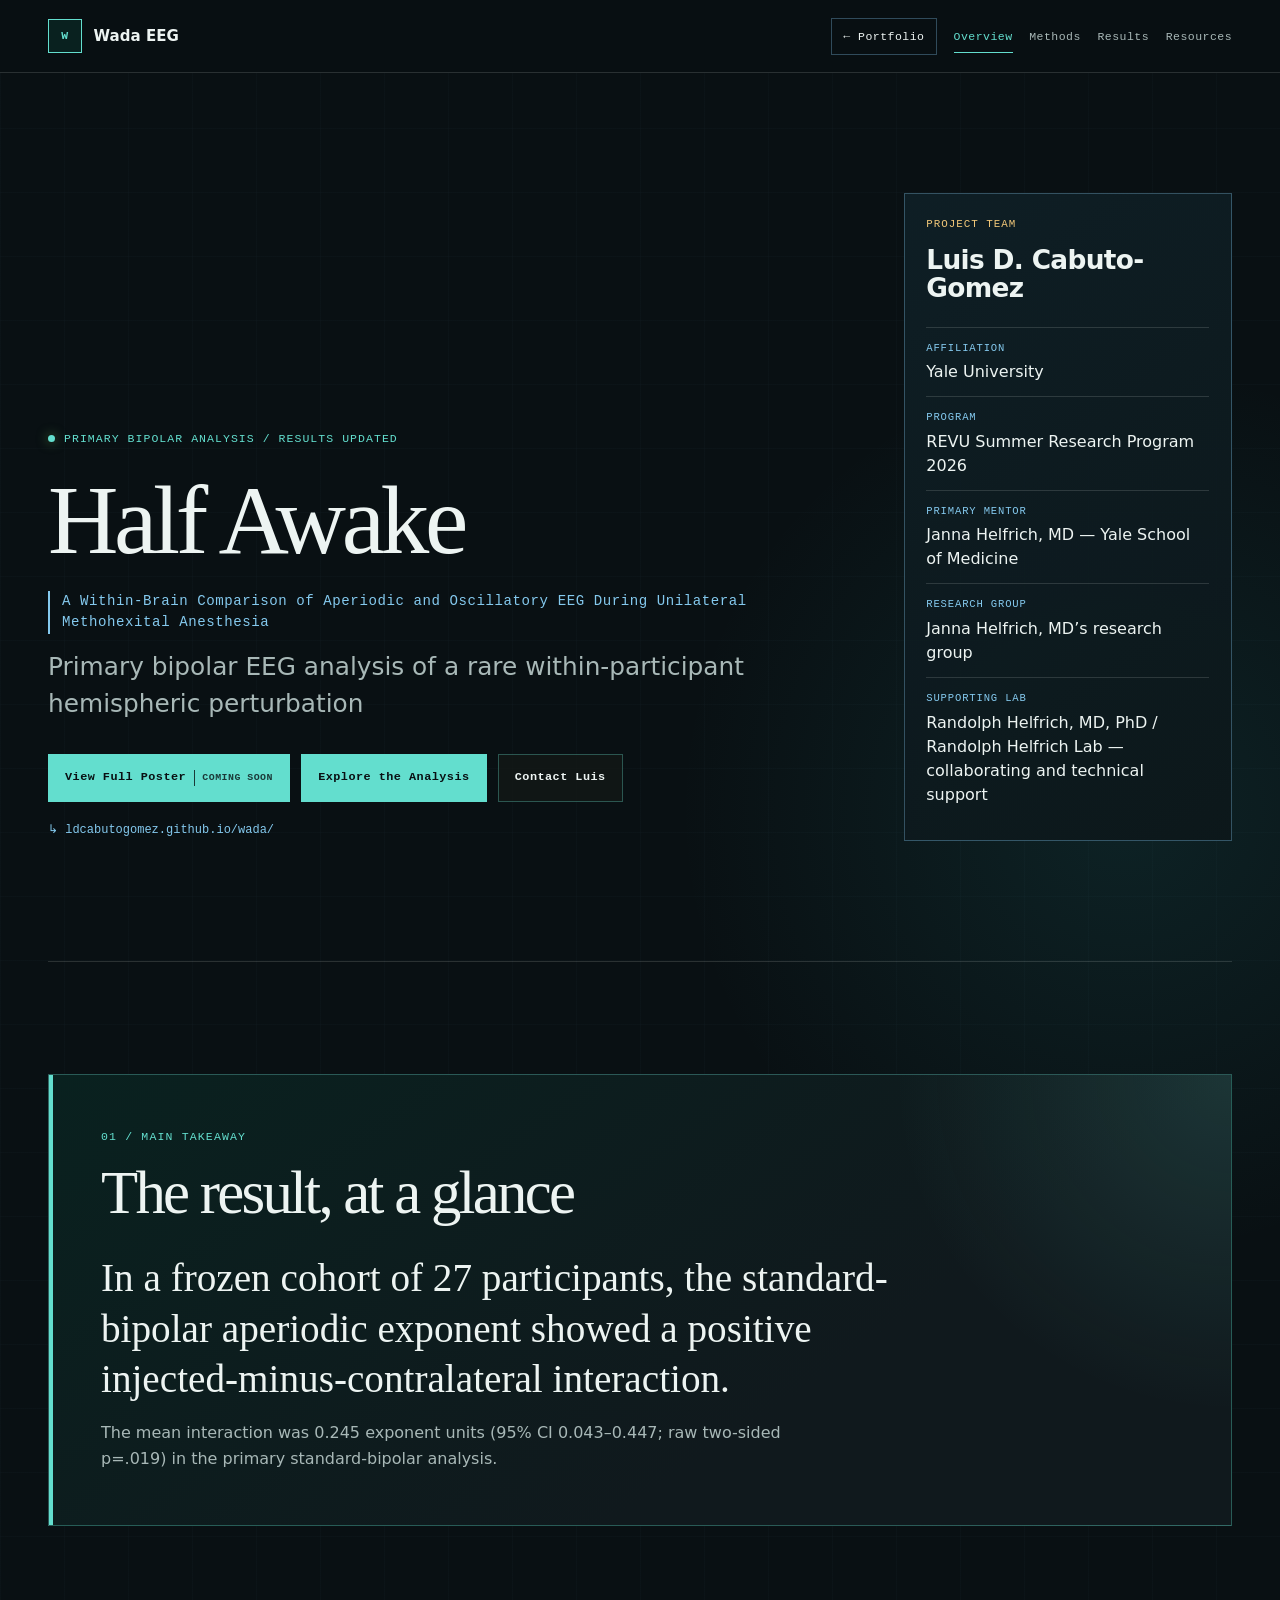
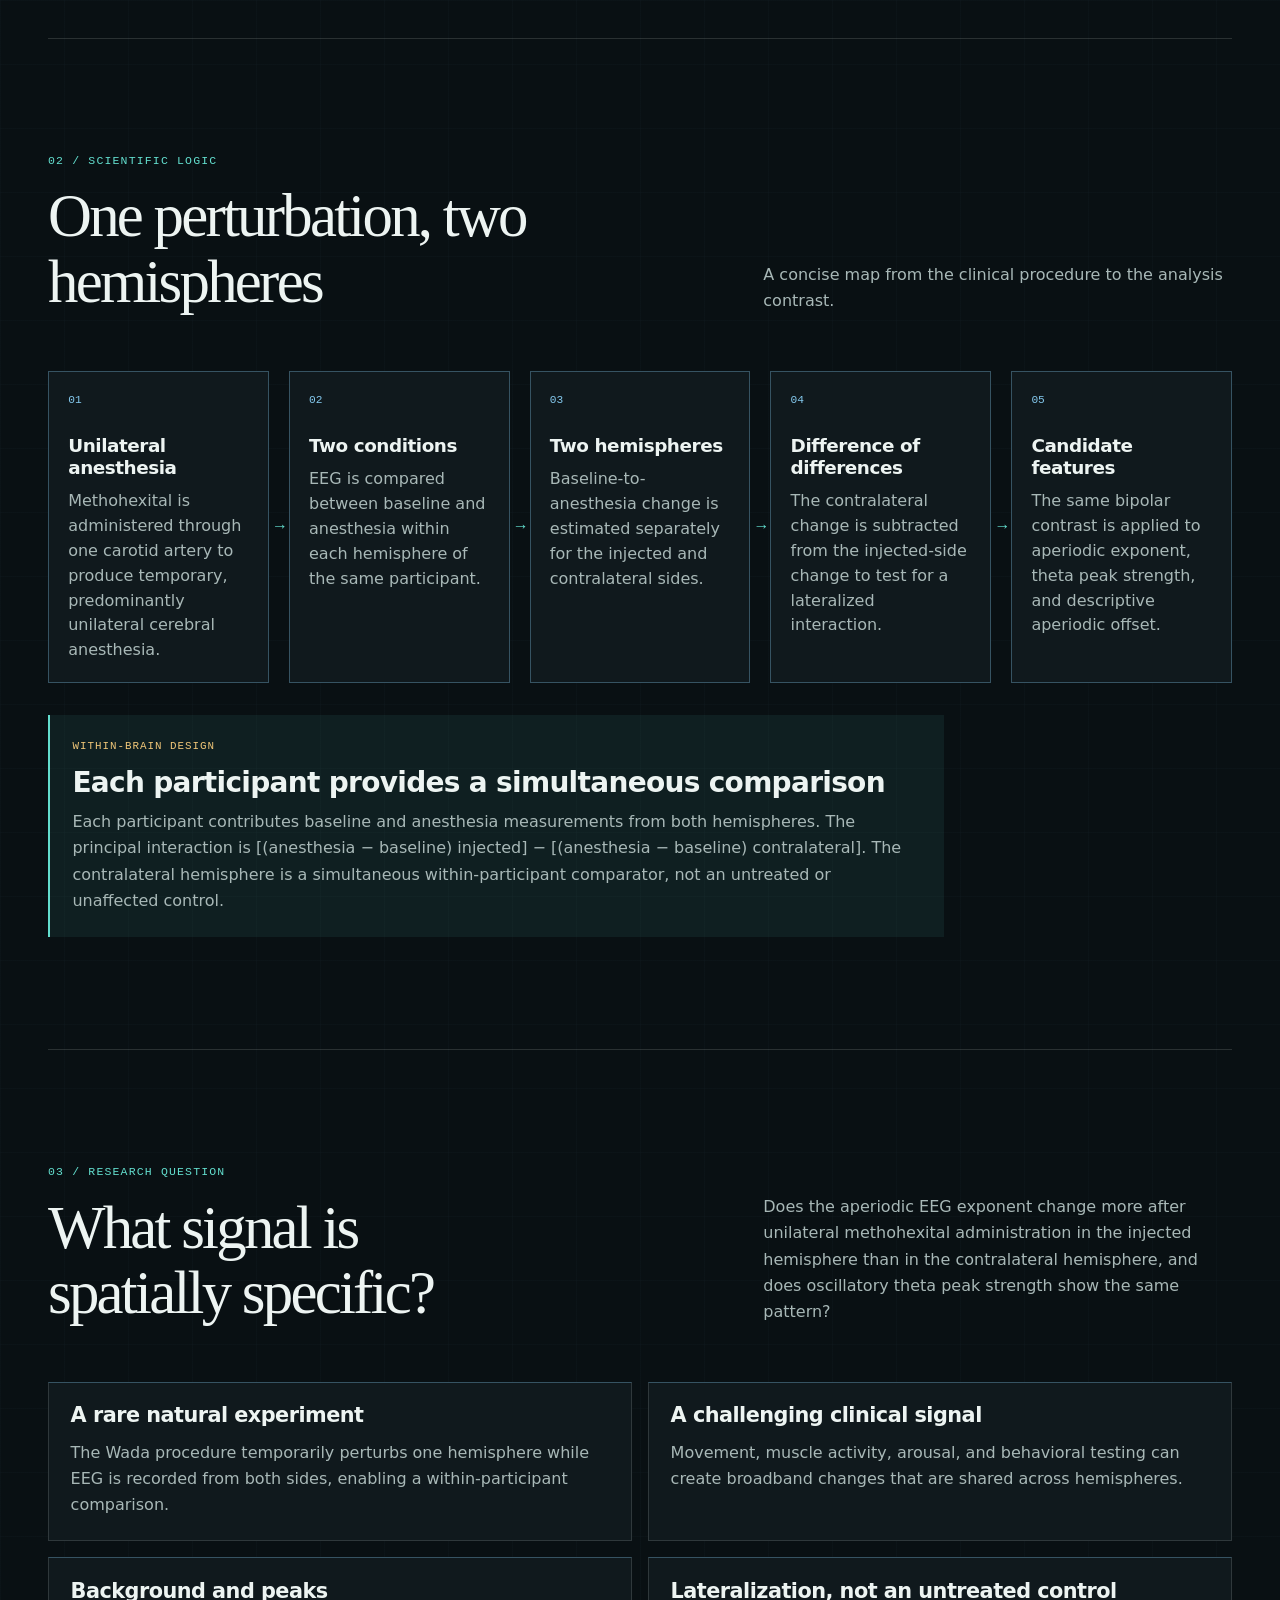
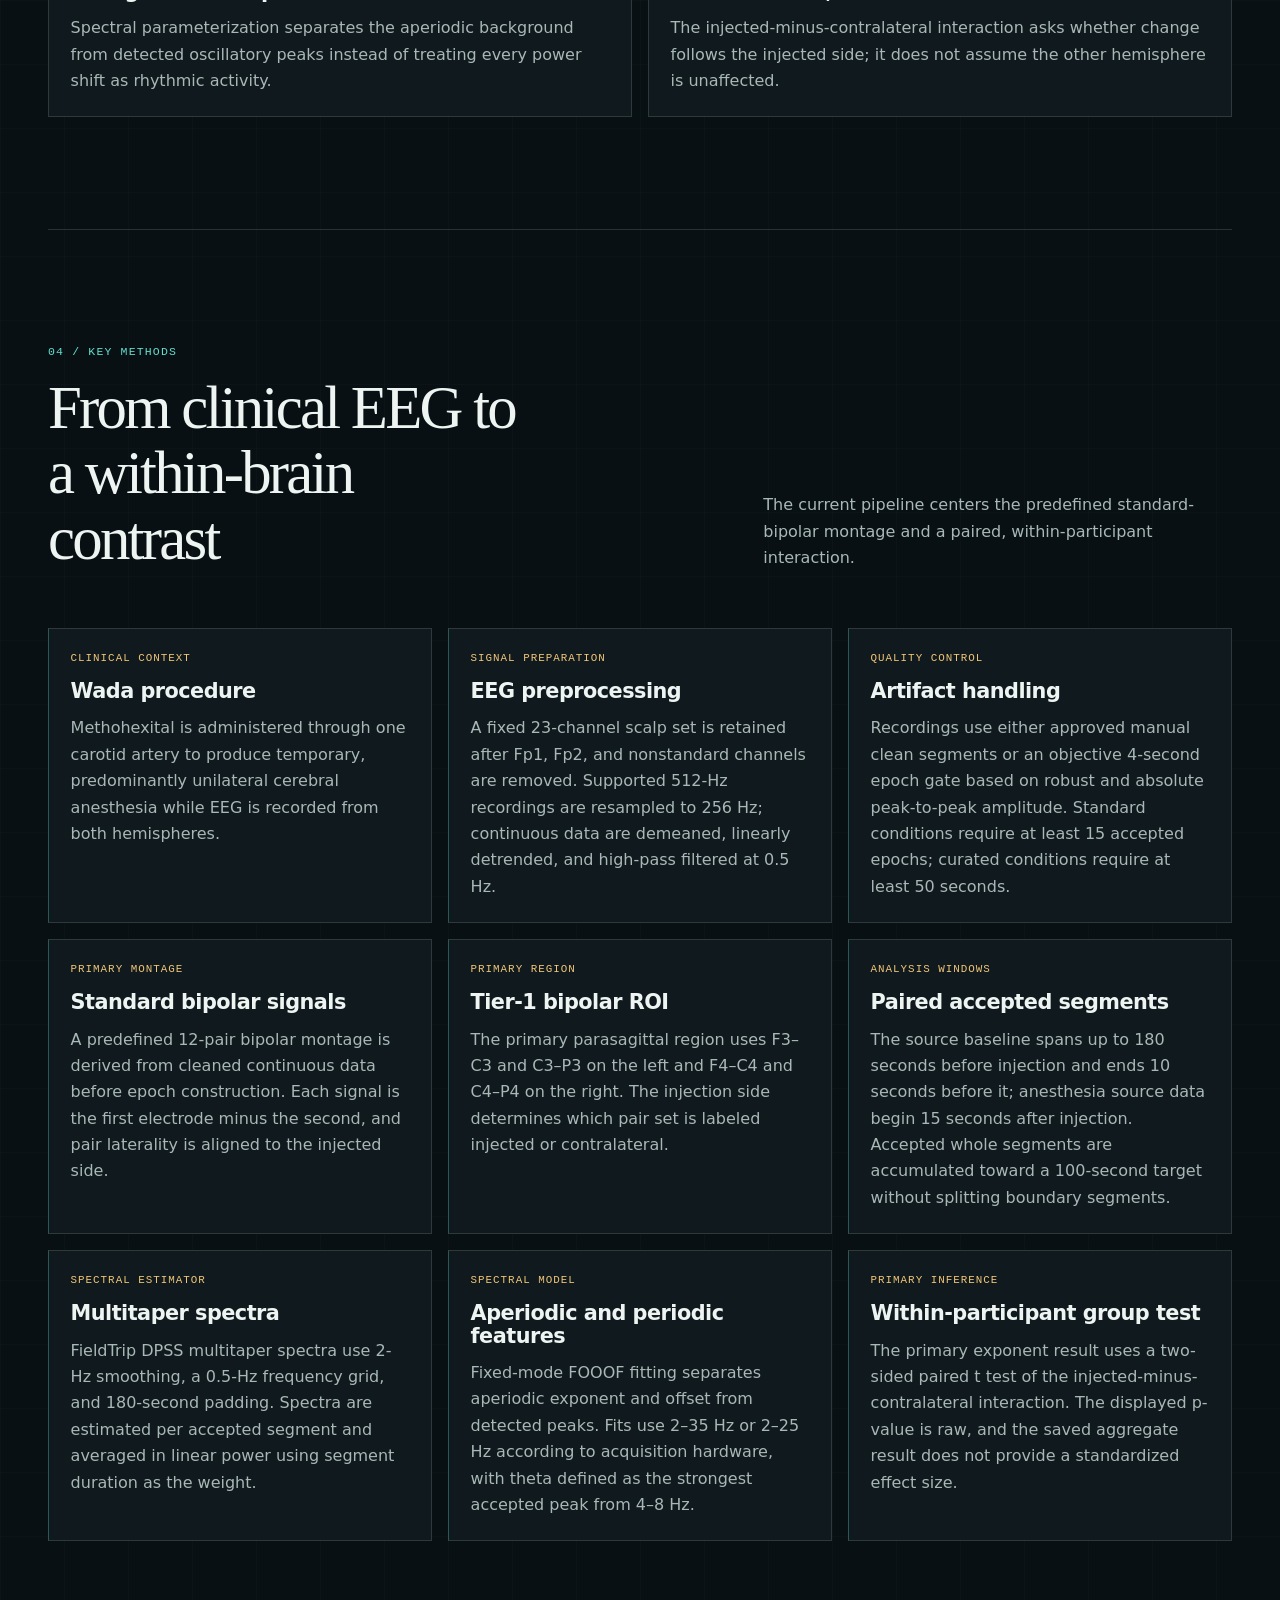
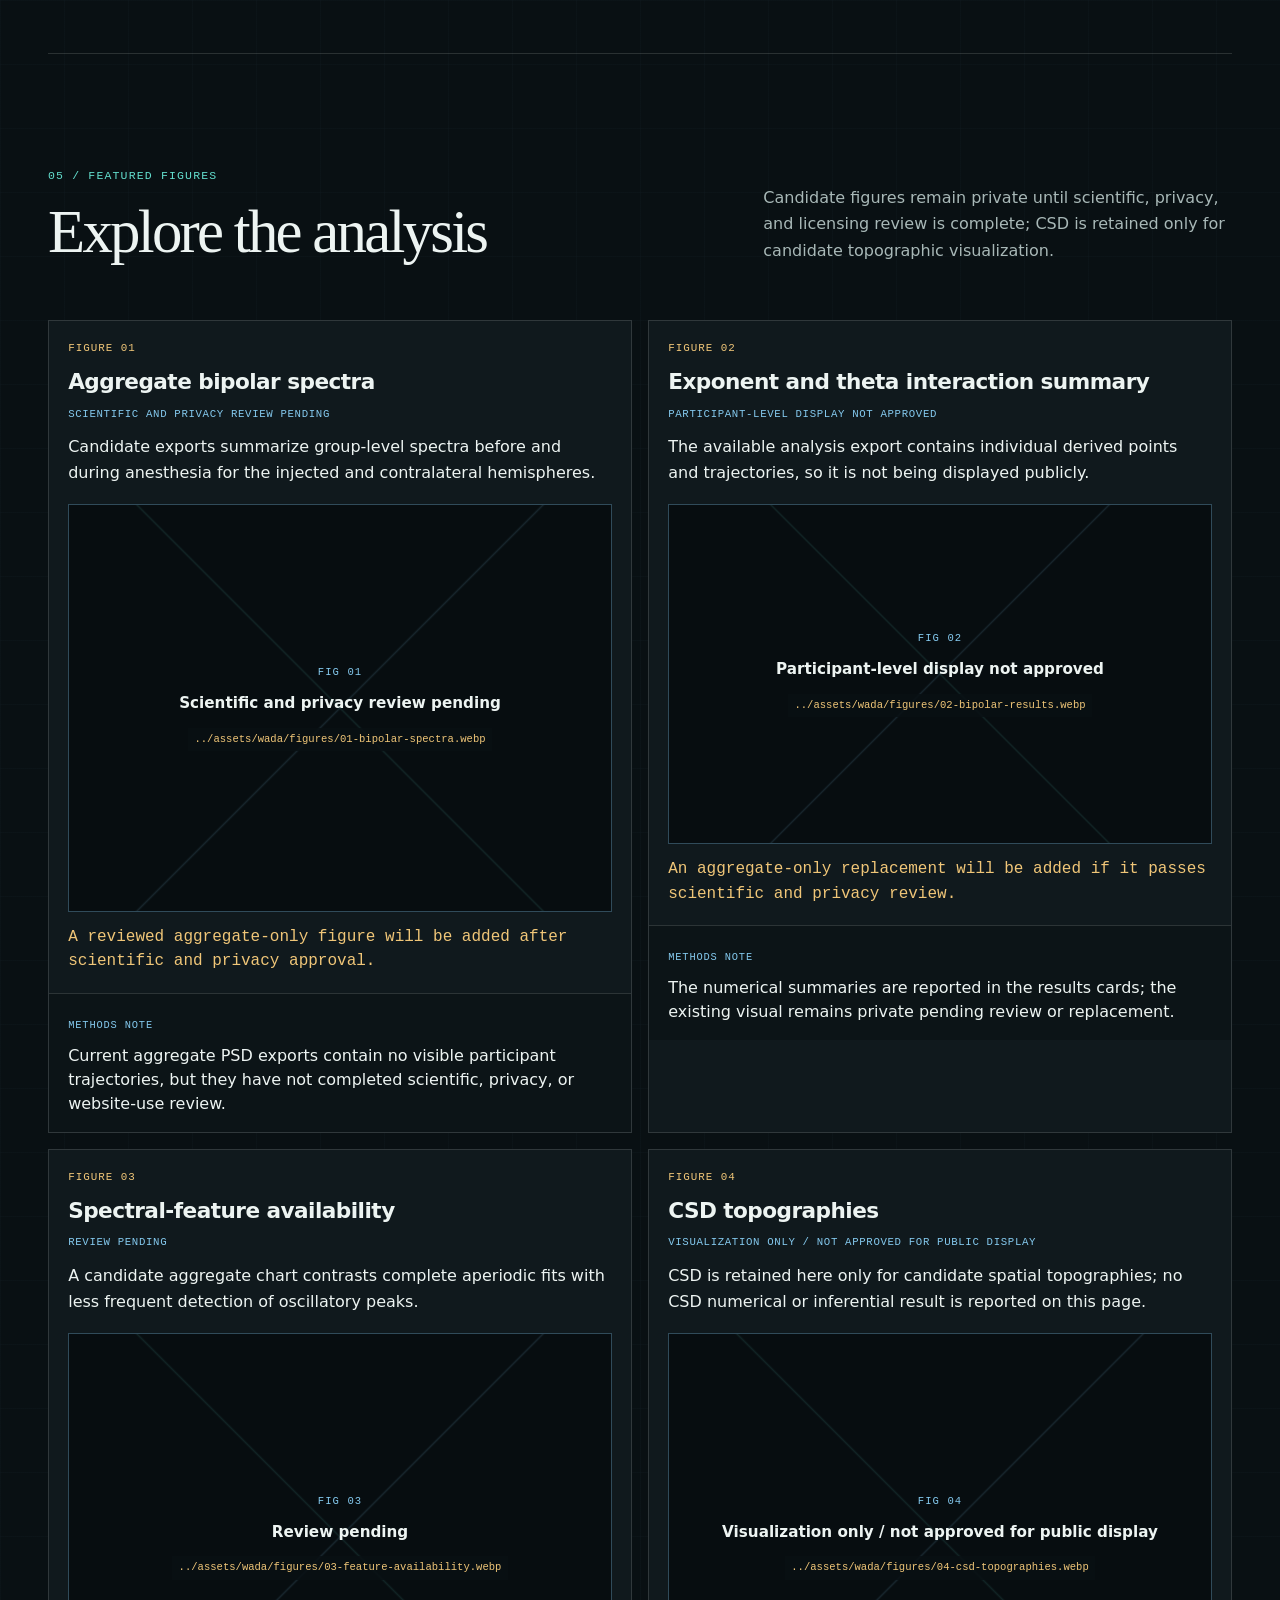
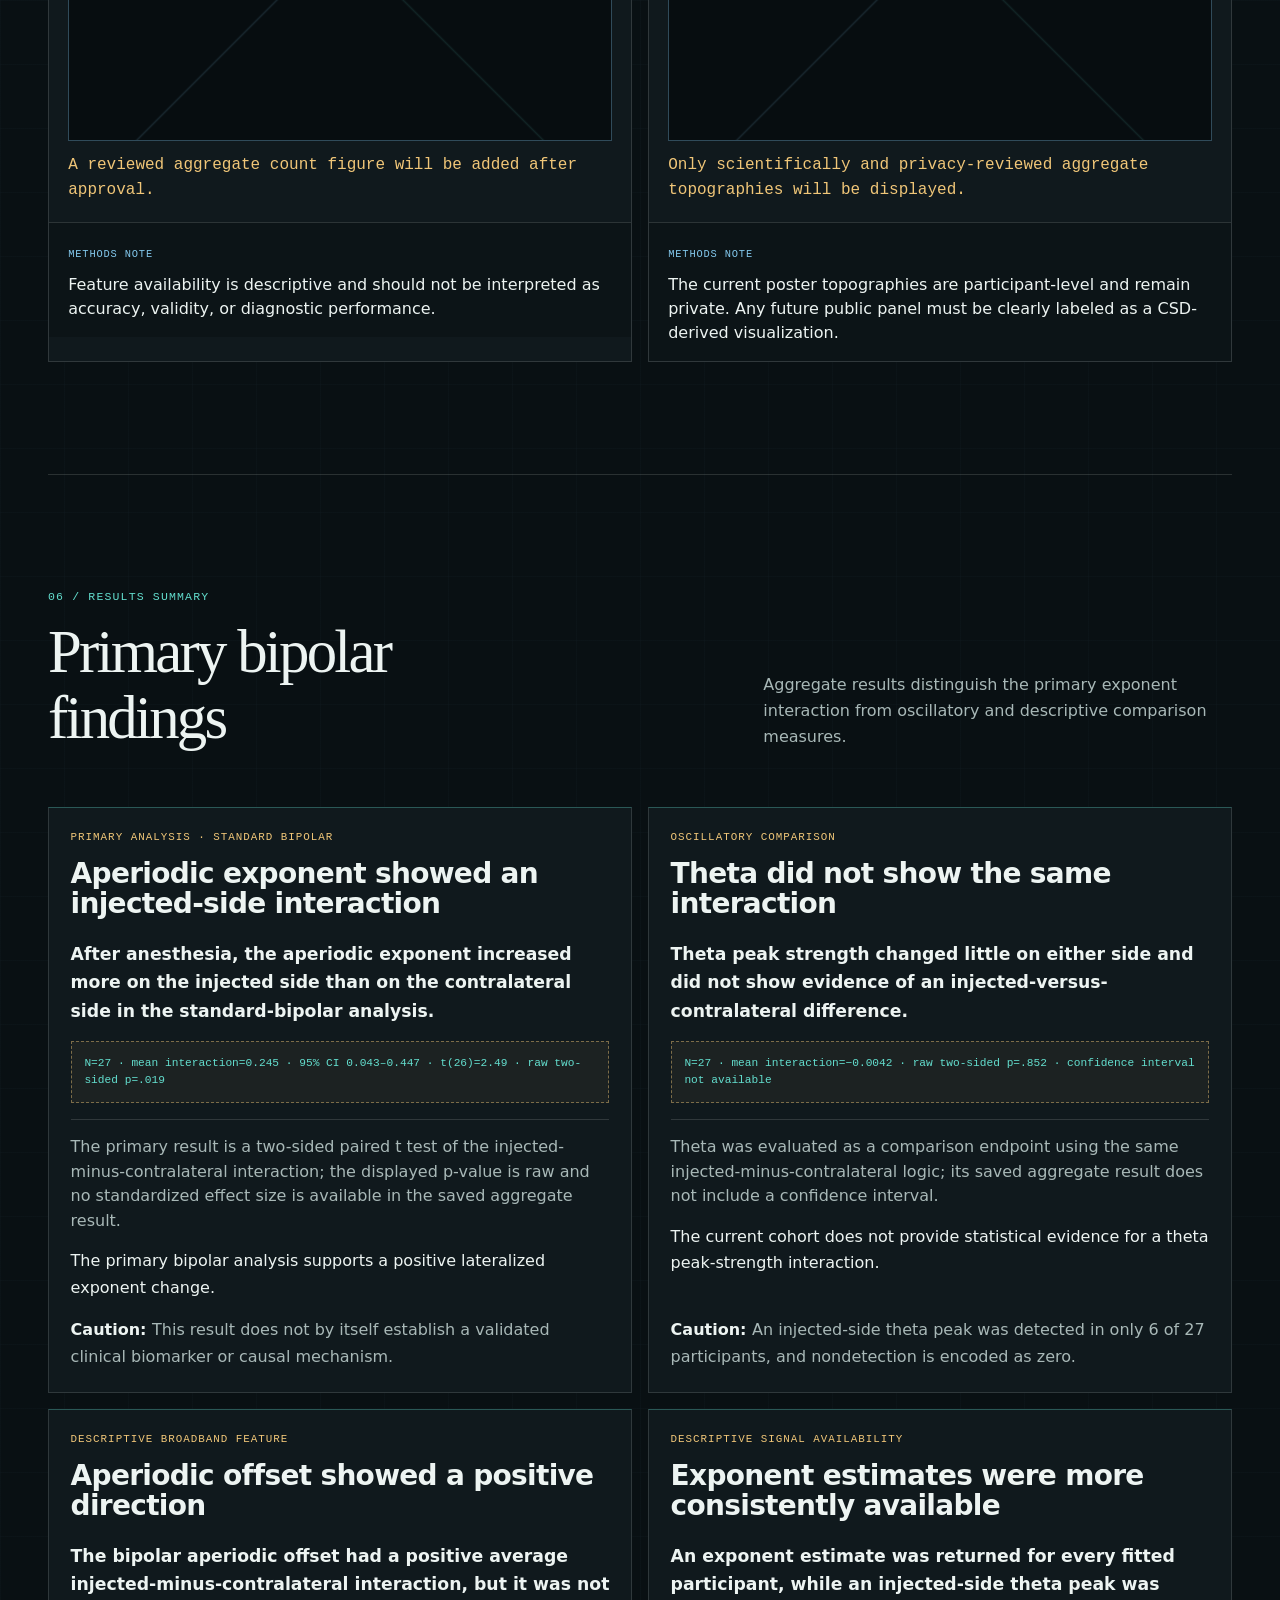
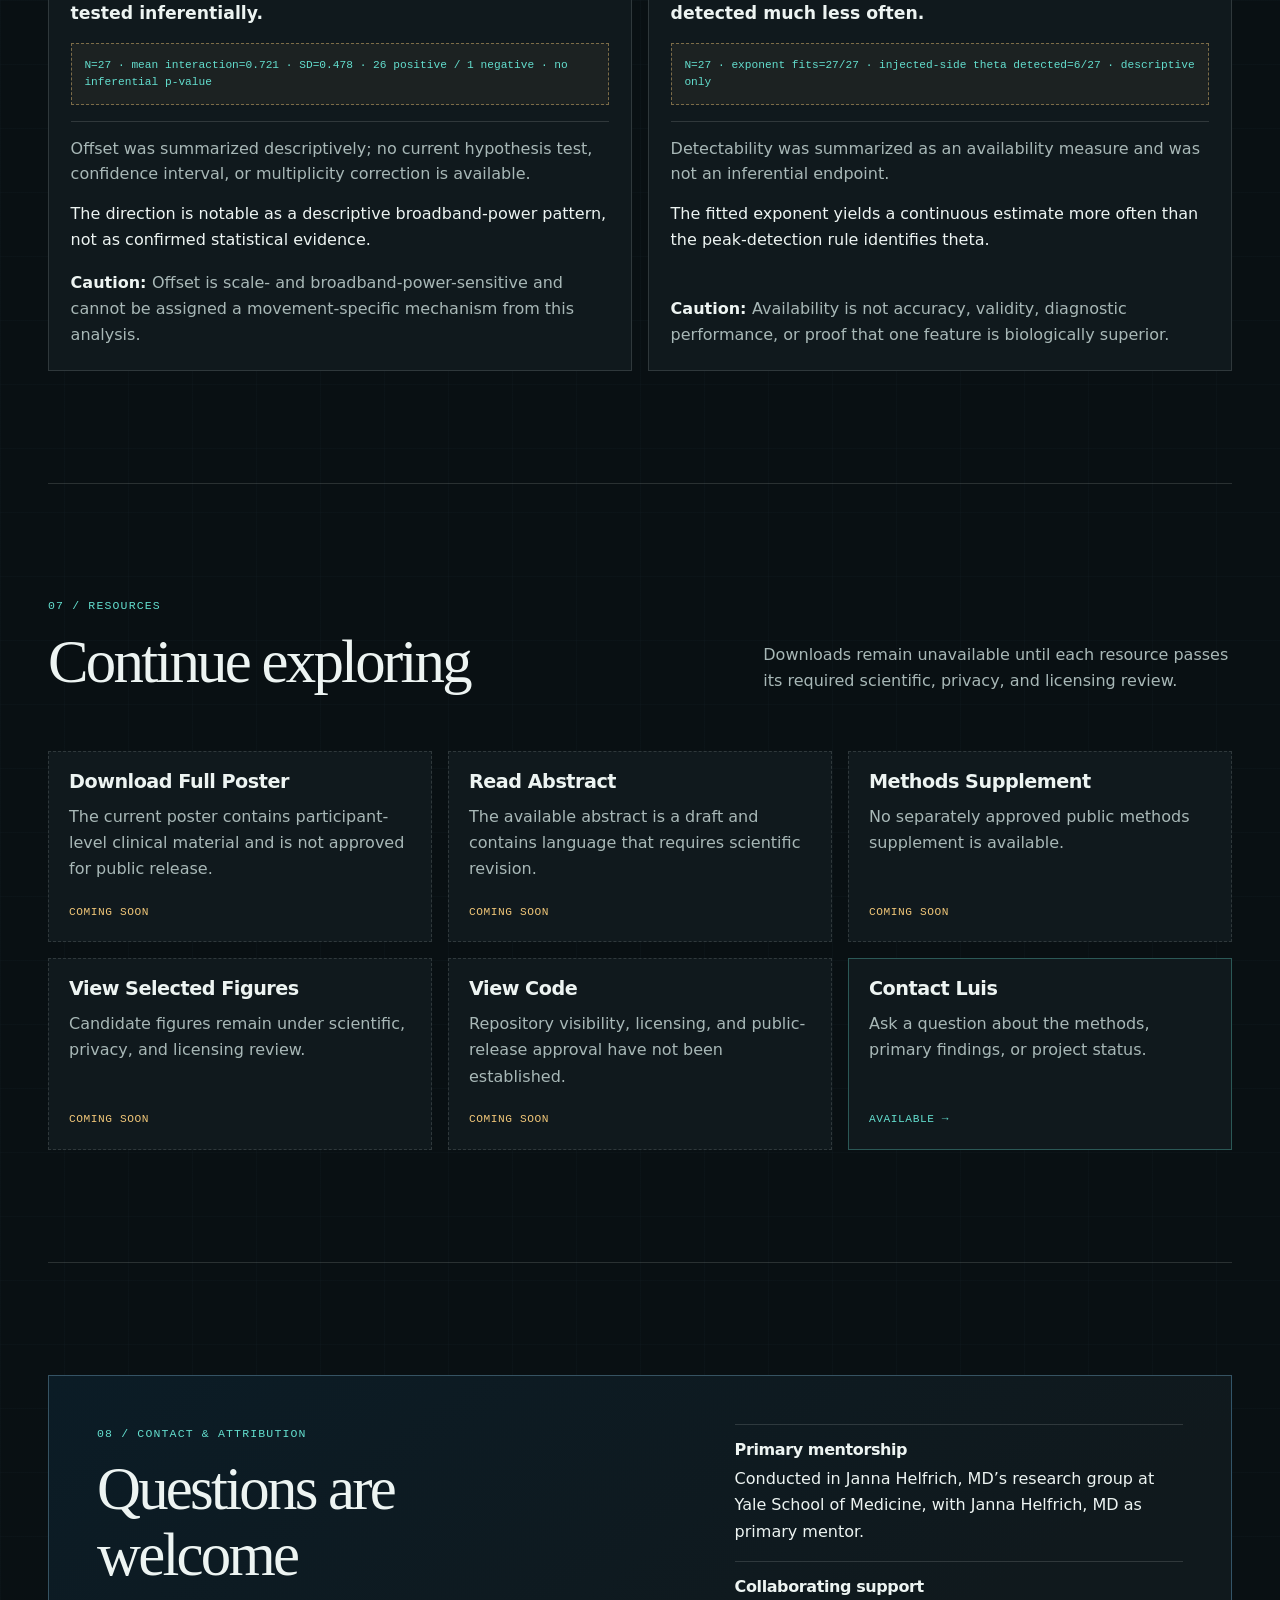
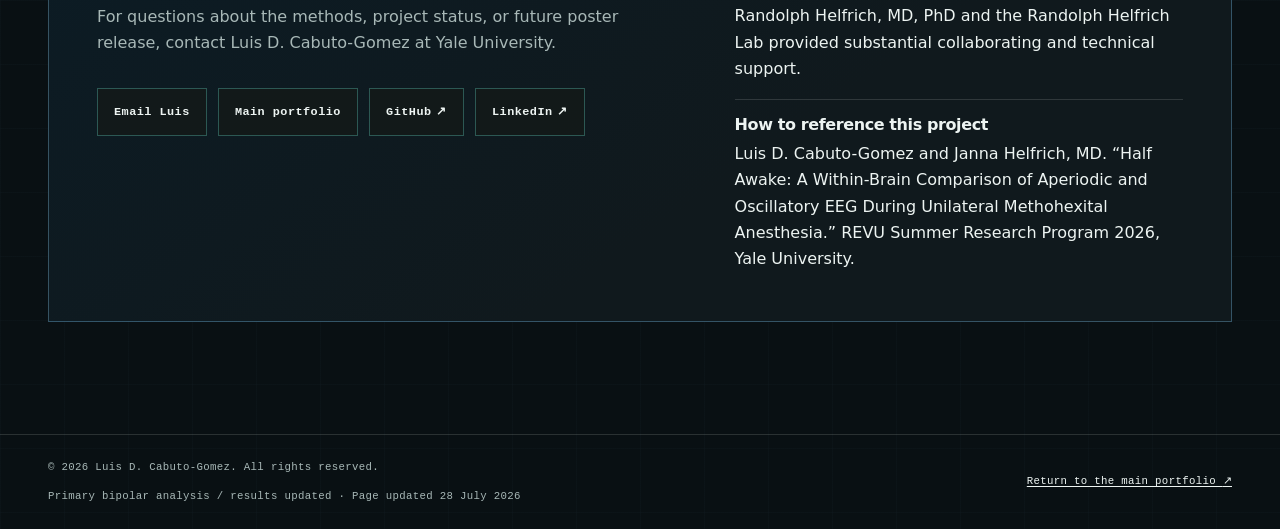
==== wada/index.html @ f6fabe8a "refactor(wada): render project content statically" ====
<!doctype html>
<html lang="en">
<head>
  <meta charset="utf-8">
  <meta name="viewport" content="width=device-width, initial-scale=1">
  <title>Half Awake | Wada EEG Project | Luis D. Cabuto-Gomez</title>
  <meta name="description" content="Half Awake examines aperiodic and oscillatory EEG changes during unilateral methohexital anesthesia using a standard-bipolar, within-participant hemispheric contrast.">
  <meta name="author" content="Luis D. Cabuto-Gomez">
  <meta name="robots" content="index, follow">
  <meta name="theme-color" content="#0a1114">

  <link rel="canonical" href="https://ldcabutogomez.github.io/wada/">
  <link rel="icon" href="../assets/favicon.svg" type="image/svg+xml">

  <meta property="og:title" content="Half Awake | Wada EEG Project">
  <meta property="og:description" content="A primary standard-bipolar analysis of aperiodic and oscillatory EEG during unilateral methohexital anesthesia.">
  <meta property="og:type" content="website">
  <meta property="og:locale" content="en_US">
  <meta property="og:url" content="https://ldcabutogomez.github.io/wada/">
  <meta property="og:site_name" content="Luis Cabuto">
  <meta property="og:image" content="https://ldcabutogomez.github.io/assets/wada/half-awake-social-card.png">
  <meta property="og:image:type" content="image/png">
  <meta property="og:image:width" content="1200">
  <meta property="og:image:height" content="630">
  <meta property="og:image:alt" content="Half Awake title card describing a primary bipolar EEG analysis of a within-participant hemispheric perturbation.">
  <meta name="twitter:card" content="summary_large_image">
  <meta name="twitter:title" content="Half Awake | Wada EEG Project">
  <meta name="twitter:description" content="A primary standard-bipolar analysis of aperiodic and oscillatory EEG during unilateral methohexital anesthesia.">
  <meta name="twitter:image" content="https://ldcabutogomez.github.io/assets/wada/half-awake-social-card.png">
  <meta name="twitter:image:alt" content="Half Awake title card describing a primary bipolar EEG analysis of a within-participant hemispheric perturbation.">

  <script type="application/ld+json">
{
    "@context": "https://schema.org",
    "@type": "WebPage",
    "name": "Half Awake: A Within-Brain Comparison of Aperiodic and Oscillatory EEG During Unilateral Methohexital Anesthesia",
    "description": "Half Awake examines aperiodic and oscillatory EEG changes during unilateral methohexital anesthesia using a standard-bipolar, within-participant hemispheric contrast.",
    "url": "https://ldcabutogomez.github.io/wada/",
    "author": {
        "@type": "Person",
        "name": "Luis D. Cabuto-Gomez",
        "affiliation": {
            "@type": "CollegeOrUniversity",
            "name": "Yale University"
        }
    },
    "contributor": {
        "@type": "Person",
        "name": "Janna Helfrich, MD",
        "affiliation": {
            "@type": "CollegeOrUniversity",
            "name": "Yale School of Medicine"
        }
    }
}
  </script>

  <link rel="stylesheet" href="../style.css">
  <link rel="stylesheet" href="wada.css">
  <script src="../script.js" defer></script>
</head>

<body class="wada-page" id="top">
  <a class="skip-link" href="#main-content">Skip to main content</a>

  <header class="site-header wada-header">
    <nav class="nav shell" aria-label="Wada project navigation">
      <a class="wordmark" href="../" aria-label="Return to Luis Cabuto’s portfolio">
        <span class="wordmark-mark" aria-hidden="true">W</span>
        <span class="wordmark-text">Wada EEG</span>
      </a>

      <button class="nav-toggle" type="button" aria-expanded="false" aria-controls="nav-menu">
        <span class="nav-toggle-label">Menu</span>
        <span class="nav-toggle-icon" aria-hidden="true"></span>
      </button>

      <div class="nav-menu" id="nav-menu">
        <a class="wada-back-link" href="../">← Portfolio</a>
        <a href="#overview">Overview</a>
        <a href="#methods">Methods</a>
        <a href="#results">Results</a>
        <a href="#resources">Resources</a>
      </div>
    </nav>
  </header>

  <main id="main-content">
    <header class="wada-hero shell" aria-labelledby="wada-title">
      <div class="wada-hero-copy">
        <p class="wada-status"><span class="status-dot" aria-hidden="true"></span><span>Primary bipolar analysis / results updated</span></p>
        <h1 id="wada-title">Half Awake</h1>
        <p class="wada-poster-title">A Within-Brain Comparison of Aperiodic and Oscillatory EEG During Unilateral Methohexital Anesthesia</p>
        <p class="wada-subtitle">Primary bipolar EEG analysis of a rare within-participant hemispheric perturbation</p>

        <div class="wada-actions" id="hero-actions" aria-label="Project actions">
          <span class="button button-primary button-unavailable" aria-disabled="true">View Full Poster<span class="button-status">Coming soon</span></span>
          <a class="button button-primary" href="#analysis">Explore the Analysis</a>
          <a class="button" href="mailto:luis.cabuto@yale.edu?subject=Wada%20EEG%20project">Contact Luis</a>
        </div>
        <p class="wada-short-url"><span aria-hidden="true">↳</span> <span>ldcabutogomez.github.io/wada/</span></p>
      </div>

      <aside class="wada-identity" aria-labelledby="project-team-title">
        <p class="card-kicker">Project team</p>
        <h2 id="project-team-title">Luis D. Cabuto-Gomez</h2>
        <dl id="identity-list">
          <div>
            <dt>Affiliation</dt>
            <dd>Yale University</dd>
          </div>
          <div>
            <dt>Program</dt>
            <dd>REVU Summer Research Program 2026</dd>
          </div>
          <div>
            <dt>Primary mentor</dt>
            <dd>Janna Helfrich, MD — Yale School of Medicine</dd>
          </div>
          <div>
            <dt>Research group</dt>
            <dd>Janna Helfrich, MD’s research group</dd>
          </div>
          <div>
            <dt>Supporting lab</dt>
            <dd>Randolph Helfrich, MD, PhD / Randolph Helfrich Lab — collaborating and technical support</dd>
          </div>
        </dl>
      </aside>
    </header>

    <section class="wada-section shell" id="overview" aria-labelledby="takeaway-title" data-nav-section>
      <div class="takeaway-card">
        <p class="section-index">01 / Main takeaway</p>
        <h2 id="takeaway-title">The result, at a glance</h2>
        <p class="takeaway-statement">In a frozen cohort of 27 participants, the standard-bipolar aperiodic exponent showed a positive injected-minus-contralateral interaction.</p>
        <p class="takeaway-note">The mean interaction was 0.245 exponent units (95% CI 0.043–0.447; raw two-sided p=.019) in the primary standard-bipolar analysis.</p>
      </div>
    </section>

    <section class="wada-section shell" aria-labelledby="logic-title">
      <div class="wada-section-heading">
        <div>
          <p class="section-index">02 / Scientific logic</p>
          <h2 id="logic-title">One perturbation, two hemispheres</h2>
        </div>
        <p>A concise map from the clinical procedure to the analysis contrast.</p>
      </div>
      <ol class="logic-flow" id="logic-flow">
        <li class="logic-step">
          <span class="logic-number">01</span>
          <h3>Unilateral anesthesia</h3>
          <p>Methohexital is administered through one carotid artery to produce temporary, predominantly unilateral cerebral anesthesia.</p>
        </li>
        <li class="logic-step">
          <span class="logic-number">02</span>
          <h3>Two conditions</h3>
          <p>EEG is compared between baseline and anesthesia within each hemisphere of the same participant.</p>
        </li>
        <li class="logic-step">
          <span class="logic-number">03</span>
          <h3>Two hemispheres</h3>
          <p>Baseline-to-anesthesia change is estimated separately for the injected and contralateral sides.</p>
        </li>
        <li class="logic-step">
          <span class="logic-number">04</span>
          <h3>Difference of differences</h3>
          <p>The contralateral change is subtracted from the injected-side change to test for a lateralized interaction.</p>
        </li>
        <li class="logic-step">
          <span class="logic-number">05</span>
          <h3>Candidate features</h3>
          <p>The same bipolar contrast is applied to aperiodic exponent, theta peak strength, and descriptive aperiodic offset.</p>
        </li>
      </ol>
      <aside class="within-brain-note" aria-labelledby="within-brain-title">
        <p class="card-kicker">Within-brain design</p>
        <h3 id="within-brain-title">Each participant provides a simultaneous comparison</h3>
        <p>Each participant contributes baseline and anesthesia measurements from both hemispheres. The principal interaction is [(anesthesia − baseline) injected] − [(anesthesia − baseline) contralateral]. The contralateral hemisphere is a simultaneous within-participant comparator, not an untreated or unaffected control.</p>
      </aside>
    </section>

    <section class="wada-section shell" aria-labelledby="question-title">
      <div class="wada-section-heading">
        <div>
          <p class="section-index">03 / Research question</p>
          <h2 id="question-title">What signal is spatially specific?</h2>
        </div>
        <p>Does the aperiodic EEG exponent change more after unilateral methohexital administration in the injected hemisphere than in the contralateral hemisphere, and does oscillatory theta peak strength show the same pattern?</p>
      </div>
      <div class="question-grid" id="question-grid">
        <article class="question-card">
          <h3>A rare natural experiment</h3>
          <p>The Wada procedure temporarily perturbs one hemisphere while EEG is recorded from both sides, enabling a within-participant comparison.</p>
        </article>
        <article class="question-card">
          <h3>A challenging clinical signal</h3>
          <p>Movement, muscle activity, arousal, and behavioral testing can create broadband changes that are shared across hemispheres.</p>
        </article>
        <article class="question-card">
          <h3>Background and peaks</h3>
          <p>Spectral parameterization separates the aperiodic background from detected oscillatory peaks instead of treating every power shift as rhythmic activity.</p>
        </article>
        <article class="question-card">
          <h3>Lateralization, not an untreated control</h3>
          <p>The injected-minus-contralateral interaction asks whether change follows the injected side; it does not assume the other hemisphere is unaffected.</p>
        </article>
      </div>
    </section>

    <section class="wada-section shell" id="methods" aria-labelledby="methods-title" data-nav-section>
      <div class="wada-section-heading">
        <div>
          <p class="section-index">04 / Key methods</p>
          <h2 id="methods-title">From clinical EEG to a within-brain contrast</h2>
        </div>
        <p>The current pipeline centers the predefined standard-bipolar montage and a paired, within-participant interaction.</p>
      </div>
      <div class="method-grid" id="method-grid">
        <article class="method-card">
          <p class="card-kicker">Clinical context</p>
          <h3>Wada procedure</h3>
          <p>Methohexital is administered through one carotid artery to produce temporary, predominantly unilateral cerebral anesthesia while EEG is recorded from both hemispheres.</p>
        </article>
        <article class="method-card">
          <p class="card-kicker">Signal preparation</p>
          <h3>EEG preprocessing</h3>
          <p>A fixed 23-channel scalp set is retained after Fp1, Fp2, and nonstandard channels are removed. Supported 512-Hz recordings are resampled to 256 Hz; continuous data are demeaned, linearly detrended, and high-pass filtered at 0.5 Hz.</p>
        </article>
        <article class="method-card">
          <p class="card-kicker">Quality control</p>
          <h3>Artifact handling</h3>
          <p>Recordings use either approved manual clean segments or an objective 4-second epoch gate based on robust and absolute peak-to-peak amplitude. Standard conditions require at least 15 accepted epochs; curated conditions require at least 50 seconds.</p>
        </article>
        <article class="method-card">
          <p class="card-kicker">Primary montage</p>
          <h3>Standard bipolar signals</h3>
          <p>A predefined 12-pair bipolar montage is derived from cleaned continuous data before epoch construction. Each signal is the first electrode minus the second, and pair laterality is aligned to the injected side.</p>
        </article>
        <article class="method-card">
          <p class="card-kicker">Primary region</p>
          <h3>Tier-1 bipolar ROI</h3>
          <p>The primary parasagittal region uses F3–C3 and C3–P3 on the left and F4–C4 and C4–P4 on the right. The injection side determines which pair set is labeled injected or contralateral.</p>
        </article>
        <article class="method-card">
          <p class="card-kicker">Analysis windows</p>
          <h3>Paired accepted segments</h3>
          <p>The source baseline spans up to 180 seconds before injection and ends 10 seconds before it; anesthesia source data begin 15 seconds after injection. Accepted whole segments are accumulated toward a 100-second target without splitting boundary segments.</p>
        </article>
        <article class="method-card">
          <p class="card-kicker">Spectral estimator</p>
          <h3>Multitaper spectra</h3>
          <p>FieldTrip DPSS multitaper spectra use 2-Hz smoothing, a 0.5-Hz frequency grid, and 180-second padding. Spectra are estimated per accepted segment and averaged in linear power using segment duration as the weight.</p>
        </article>
        <article class="method-card">
          <p class="card-kicker">Spectral model</p>
          <h3>Aperiodic and periodic features</h3>
          <p>Fixed-mode FOOOF fitting separates aperiodic exponent and offset from detected peaks. Fits use 2–35 Hz or 2–25 Hz according to acquisition hardware, with theta defined as the strongest accepted peak from 4–8 Hz.</p>
        </article>
        <article class="method-card">
          <p class="card-kicker">Primary inference</p>
          <h3>Within-participant group test</h3>
          <p>The primary exponent result uses a two-sided paired t test of the injected-minus-contralateral interaction. The displayed p-value is raw, and the saved aggregate result does not provide a standardized effect size.</p>
        </article>
      </div>
    </section>

    <section class="wada-section shell" id="analysis" aria-labelledby="figures-title">
      <div class="wada-section-heading">
        <div>
          <p class="section-index">05 / Featured figures</p>
          <h2 id="figures-title">Explore the analysis</h2>
        </div>
        <p>Candidate figures remain private until scientific, privacy, and licensing review is complete; CSD is retained only for candidate topographic visualization.</p>
      </div>
      <div class="figure-grid" id="figures">
        <article class="figure-card">
          <div class="figure-card-body">
            <p class="card-kicker">Figure 01</p>
            <h3>Aggregate bipolar spectra</h3>
            <p class="figure-availability">Scientific and privacy review pending</p>
            <p class="figure-interpretation">Candidate exports summarize group-level spectra before and during anesthesia for the injected and contralateral hemispheres.</p>
            <figure>
              <div class="figure-media" style="aspect-ratio: 4 / 3">
                <div class="figure-placeholder" role="img" aria-label="Aggregate bipolar spectra figure placeholder; Scientific and privacy review pending.">
              <span class="figure-placeholder-index">FIG 01</span>
              <span class="figure-placeholder-title">Scientific and privacy review pending</span>
              <code class="figure-placeholder-path">../assets/wada/figures/01-bipolar-spectra.webp</code>
            </div>
              </div>
              <figcaption>A reviewed aggregate-only figure will be added after scientific and privacy approval.</figcaption>
            </figure>
          </div>
          <div class="figure-notes">
            <span>Methods note</span>
            <p>Current aggregate PSD exports contain no visible participant trajectories, but they have not completed scientific, privacy, or website-use review.</p>
          </div>
        </article>
        <article class="figure-card">
          <div class="figure-card-body">
            <p class="card-kicker">Figure 02</p>
            <h3>Exponent and theta interaction summary</h3>
            <p class="figure-availability">Participant-level display not approved</p>
            <p class="figure-interpretation">The available analysis export contains individual derived points and trajectories, so it is not being displayed publicly.</p>
            <figure>
              <div class="figure-media" style="aspect-ratio: 16 / 10">
                <div class="figure-placeholder" role="img" aria-label="Exponent and theta interaction summary figure placeholder; Participant-level display not approved.">
              <span class="figure-placeholder-index">FIG 02</span>
              <span class="figure-placeholder-title">Participant-level display not approved</span>
              <code class="figure-placeholder-path">../assets/wada/figures/02-bipolar-results.webp</code>
            </div>
              </div>
              <figcaption>An aggregate-only replacement will be added if it passes scientific and privacy review.</figcaption>
            </figure>
          </div>
          <div class="figure-notes">
            <span>Methods note</span>
            <p>The numerical summaries are reported in the results cards; the existing visual remains private pending review or replacement.</p>
          </div>
        </article>
        <article class="figure-card">
          <div class="figure-card-body">
            <p class="card-kicker">Figure 03</p>
            <h3>Spectral-feature availability</h3>
            <p class="figure-availability">Review pending</p>
            <p class="figure-interpretation">A candidate aggregate chart contrasts complete aperiodic fits with less frequent detection of oscillatory peaks.</p>
            <figure>
              <div class="figure-media" style="aspect-ratio: 4 / 3">
                <div class="figure-placeholder" role="img" aria-label="Spectral-feature availability figure placeholder; Review pending.">
              <span class="figure-placeholder-index">FIG 03</span>
              <span class="figure-placeholder-title">Review pending</span>
              <code class="figure-placeholder-path">../assets/wada/figures/03-feature-availability.webp</code>
            </div>
              </div>
              <figcaption>A reviewed aggregate count figure will be added after approval.</figcaption>
            </figure>
          </div>
          <div class="figure-notes">
            <span>Methods note</span>
            <p>Feature availability is descriptive and should not be interpreted as accuracy, validity, or diagnostic performance.</p>
          </div>
        </article>
        <article class="figure-card">
          <div class="figure-card-body">
            <p class="card-kicker">Figure 04</p>
            <h3>CSD topographies</h3>
            <p class="figure-availability">Visualization only / not approved for public display</p>
            <p class="figure-interpretation">CSD is retained here only for candidate spatial topographies; no CSD numerical or inferential result is reported on this page.</p>
            <figure>
              <div class="figure-media" style="aspect-ratio: 4 / 3">
                <div class="figure-placeholder" role="img" aria-label="CSD topographies figure placeholder; Visualization only / not approved for public display.">
              <span class="figure-placeholder-index">FIG 04</span>
              <span class="figure-placeholder-title">Visualization only / not approved for public display</span>
              <code class="figure-placeholder-path">../assets/wada/figures/04-csd-topographies.webp</code>
            </div>
              </div>
              <figcaption>Only scientifically and privacy-reviewed aggregate topographies will be displayed.</figcaption>
            </figure>
          </div>
          <div class="figure-notes">
            <span>Methods note</span>
            <p>The current poster topographies are participant-level and remain private. Any future public panel must be clearly labeled as a CSD-derived visualization.</p>
          </div>
        </article>
      </div>
    </section>

    <section class="wada-section shell" id="results" aria-labelledby="results-title" data-nav-section>
      <div class="wada-section-heading">
        <div>
          <p class="section-index">06 / Results summary</p>
          <h2 id="results-title">Primary bipolar findings</h2>
        </div>
        <p>Aggregate results distinguish the primary exponent interaction from oscillatory and descriptive comparison measures.</p>
      </div>
      <div class="result-grid" id="result-grid">
        <article class="result-card">
          <p class="card-kicker">Primary analysis · standard bipolar</p>
          <h3>Aperiodic exponent showed an injected-side interaction</h3>
          <p class="result-statement">After anesthesia, the aperiodic exponent increased more on the injected side than on the contralateral side in the standard-bipolar analysis.</p>
          <p class="result-metric" aria-label="Supporting metrics: N=27 · mean interaction=0.245 · 95% CI 0.043–0.447 · t(26)=2.49 · raw two-sided p=.019">N=27 · mean interaction=0.245 · 95% CI 0.043–0.447 · t(26)=2.49 · raw two-sided p=.019</p>
          <p class="result-plan">The primary result is a two-sided paired t test of the injected-minus-contralateral interaction; the displayed p-value is raw and no standardized effect size is available in the saved aggregate result.</p>
          <p class="result-interpretation">The primary bipolar analysis supports a positive lateralized exponent change.</p>
          <p class="result-caution"><strong>Caution: </strong>This result does not by itself establish a validated clinical biomarker or causal mechanism.</p>
        </article>
        <article class="result-card">
          <p class="card-kicker">Oscillatory comparison</p>
          <h3>Theta did not show the same interaction</h3>
          <p class="result-statement">Theta peak strength changed little on either side and did not show evidence of an injected-versus-contralateral difference.</p>
          <p class="result-metric" aria-label="Supporting metrics: N=27 · mean interaction=−0.0042 · raw two-sided p=.852 · confidence interval not available">N=27 · mean interaction=−0.0042 · raw two-sided p=.852 · confidence interval not available</p>
          <p class="result-plan">Theta was evaluated as a comparison endpoint using the same injected-minus-contralateral logic; its saved aggregate result does not include a confidence interval.</p>
          <p class="result-interpretation">The current cohort does not provide statistical evidence for a theta peak-strength interaction.</p>
          <p class="result-caution"><strong>Caution: </strong>An injected-side theta peak was detected in only 6 of 27 participants, and nondetection is encoded as zero.</p>
        </article>
        <article class="result-card">
          <p class="card-kicker">Descriptive broadband feature</p>
          <h3>Aperiodic offset showed a positive direction</h3>
          <p class="result-statement">The bipolar aperiodic offset had a positive average injected-minus-contralateral interaction, but it was not tested inferentially.</p>
          <p class="result-metric" aria-label="Supporting metrics: N=27 · mean interaction=0.721 · SD=0.478 · 26 positive / 1 negative · no inferential p-value">N=27 · mean interaction=0.721 · SD=0.478 · 26 positive / 1 negative · no inferential p-value</p>
          <p class="result-plan">Offset was summarized descriptively; no current hypothesis test, confidence interval, or multiplicity correction is available.</p>
          <p class="result-interpretation">The direction is notable as a descriptive broadband-power pattern, not as confirmed statistical evidence.</p>
          <p class="result-caution"><strong>Caution: </strong>Offset is scale- and broadband-power-sensitive and cannot be assigned a movement-specific mechanism from this analysis.</p>
        </article>
        <article class="result-card">
          <p class="card-kicker">Descriptive signal availability</p>
          <h3>Exponent estimates were more consistently available</h3>
          <p class="result-statement">An exponent estimate was returned for every fitted participant, while an injected-side theta peak was detected much less often.</p>
          <p class="result-metric" aria-label="Supporting metrics: N=27 · exponent fits=27/27 · injected-side theta detected=6/27 · descriptive only">N=27 · exponent fits=27/27 · injected-side theta detected=6/27 · descriptive only</p>
          <p class="result-plan">Detectability was summarized as an availability measure and was not an inferential endpoint.</p>
          <p class="result-interpretation">The fitted exponent yields a continuous estimate more often than the peak-detection rule identifies theta.</p>
          <p class="result-caution"><strong>Caution: </strong>Availability is not accuracy, validity, diagnostic performance, or proof that one feature is biologically superior.</p>
        </article>
      </div>
    </section>

    <section class="wada-section shell" id="resources" aria-labelledby="resources-title" data-nav-section>
      <div class="wada-section-heading">
        <div>
          <p class="section-index">07 / Resources</p>
          <h2 id="resources-title">Continue exploring</h2>
        </div>
        <p>Downloads remain unavailable until each resource passes its required scientific, privacy, and licensing review.</p>
      </div>
      <div class="resource-grid" id="resource-grid">
        <div class="resource-card is-unavailable" aria-label="Download Full Poster, coming soon">
          <h3>Download Full Poster</h3>
          <p>The current poster contains participant-level clinical material and is not approved for public release.</p>
          <span class="resource-status">Coming soon</span>
        </div>
        <div class="resource-card is-unavailable" aria-label="Read Abstract, coming soon">
          <h3>Read Abstract</h3>
          <p>The available abstract is a draft and contains language that requires scientific revision.</p>
          <span class="resource-status">Coming soon</span>
        </div>
        <div class="resource-card is-unavailable" aria-label="Methods Supplement, coming soon">
          <h3>Methods Supplement</h3>
          <p>No separately approved public methods supplement is available.</p>
          <span class="resource-status">Coming soon</span>
        </div>
        <div class="resource-card is-unavailable" aria-label="View Selected Figures, coming soon">
          <h3>View Selected Figures</h3>
          <p>Candidate figures remain under scientific, privacy, and licensing review.</p>
          <span class="resource-status">Coming soon</span>
        </div>
        <div class="resource-card is-unavailable" aria-label="View Code, coming soon">
          <h3>View Code</h3>
          <p>Repository visibility, licensing, and public-release approval have not been established.</p>
          <span class="resource-status">Coming soon</span>
        </div>
        <a class="resource-card is-available" href="mailto:luis.cabuto@yale.edu?subject=Wada%20EEG%20project">
          <h3>Contact Luis</h3>
          <p>Ask a question about the methods, primary findings, or project status.</p>
          <span class="resource-status">Available →</span>
        </a>
      </div>
    </section>

    <section class="wada-section shell" aria-labelledby="contact-title">
      <div class="contact-panel">
        <div>
          <p class="section-index">08 / Contact &amp; attribution</p>
          <h2 id="contact-title">Questions are welcome</h2>
          <p>For questions about the methods, project status, or future poster release, contact Luis D. Cabuto-Gomez at Yale University.</p>
          <div class="contact-links" id="contact-links">
            <a class="button" href="mailto:luis.cabuto@yale.edu?subject=Wada%20EEG%20project">Email Luis</a>
            <a class="button" href="../">Main portfolio</a>
            <a class="button" href="https://github.com/ldcabutogomez" target="_blank" rel="noopener">GitHub <span aria-hidden="true">↗</span><span class="sr-only"> (opens in a new tab)</span></a>
            <a class="button" href="https://www.linkedin.com/in/luis-cabuto/" target="_blank" rel="noopener">LinkedIn <span aria-hidden="true">↗</span><span class="sr-only"> (opens in a new tab)</span></a>
          </div>
        </div>
        <div class="attribution-list">
          <div>
            <h3>Primary mentorship</h3>
            <p>Conducted in Janna Helfrich, MD’s research group at Yale School of Medicine, with Janna Helfrich, MD as primary mentor.</p>
          </div>
          <div>
            <h3>Collaborating support</h3>
            <p>Randolph Helfrich, MD, PhD and the Randolph Helfrich Lab provided substantial collaborating and technical support.</p>
          </div>
          <div>
            <h3>How to reference this project</h3>
            <p>Luis D. Cabuto-Gomez and Janna Helfrich, MD. “Half Awake: A Within-Brain Comparison of Aperiodic and Oscillatory EEG During Unilateral Methohexital Anesthesia.” REVU Summer Research Program 2026, Yale University.</p>
          </div>
        </div>
      </div>
    </section>

    <noscript>
      <div class="noscript-note shell">All project content is available above. JavaScript is used only for navigation enhancements.</div>
    </noscript>
  </main>

  <footer class="site-footer">
    <div class="shell wada-footer-inner">
      <p>© 2026 Luis D. Cabuto-Gomez. All rights reserved.</p>
      <p>Primary bipolar analysis / results updated · Page updated 28 July 2026</p>
      <a href="../">Return to the main portfolio <span aria-hidden="true">↗</span></a>
    </div>
  </footer>
</body>
</html>
---- style.css ----
:root {
  --bg: #0b0f0c;
  --surface: #141a16;
  --surface-raised: #19211b;
  --text: #e8e6d8;
  --muted: #a9afa7;
  --green: #8ce36a;
  --green-dark: #0d1a0e;
  --amber: #d9b15b;
  --blue: #7fb0df;
  --blue-dark: #101a23;
  --border: rgba(140, 227, 106, 0.28);
  --border-blue: rgba(127, 176, 223, 0.32);
  --border-subtle: rgba(232, 230, 216, 0.13);
  --sans: Inter, ui-sans-serif, system-ui, -apple-system, BlinkMacSystemFont, "Segoe UI", sans-serif;
  --serif: Georgia, "Times New Roman", Times, serif;
  --mono: "SFMono-Regular", Consolas, "Liberation Mono", Menlo, monospace;
  --shell: 74rem;
  --header-height: 4.5rem;
}

*,
*::before,
*::after {
  box-sizing: border-box;
}

html {
  scroll-behavior: smooth;
  scroll-padding-top: calc(var(--header-height) + 1rem);
}

body {
  min-width: 20rem;
  margin: 0;
  color: var(--text);
  background:
    linear-gradient(rgba(127, 176, 223, 0.018) 1px, transparent 1px),
    linear-gradient(90deg, rgba(127, 176, 223, 0.018) 1px, transparent 1px),
    radial-gradient(circle at 82% 8%, rgba(140, 227, 106, 0.07), transparent 25rem),
    var(--bg);
  background-size: 4rem 4rem, 4rem 4rem, auto, auto;
  font-family: var(--sans);
  font-size: 1rem;
  line-height: 1.65;
  -webkit-font-smoothing: antialiased;
}

img {
  display: block;
  max-width: 100%;
}

figure {
  margin: 0;
}

a {
  color: inherit;
  text-decoration-thickness: 0.08em;
  text-underline-offset: 0.2em;
}

a:hover {
  color: var(--green);
}

button,
a {
  -webkit-tap-highlight-color: transparent;
}

:focus-visible {
  outline: 0.19rem solid var(--amber);
  outline-offset: 0.25rem;
}

::selection {
  color: var(--bg);
  background: var(--green);
}

.shell {
  width: min(calc(100% - 2rem), var(--shell));
  margin-inline: auto;
}

.sr-only {
  position: absolute;
  width: 1px;
  height: 1px;
  padding: 0;
  margin: -1px;
  overflow: hidden;
  clip: rect(0, 0, 0, 0);
  white-space: nowrap;
  border: 0;
}

.skip-link {
  position: fixed;
  z-index: 1000;
  top: 0.75rem;
  left: 0.75rem;
  padding: 0.65rem 0.85rem;
  color: var(--bg);
  background: var(--amber);
  font-family: var(--mono);
  font-size: 0.8rem;
  font-weight: 700;
  transform: translateY(-200%);
}

.skip-link:focus {
  color: var(--bg);
  transform: translateY(0);
}

.site-header {
  position: sticky;
  z-index: 50;
  top: 0;
  border-bottom: 1px solid var(--border-subtle);
  background: rgba(11, 15, 12, 0.9);
  backdrop-filter: blur(0.8rem);
}

.nav {
  position: relative;
  display: flex;
  min-height: var(--header-height);
  align-items: center;
  justify-content: space-between;
  gap: 1rem;
}

.wordmark {
  display: inline-flex;
  align-items: center;
  gap: 0.7rem;
  font-weight: 650;
  text-decoration: none;
}

.wordmark:hover {
  color: var(--text);
}

.wordmark-mark {
  display: grid;
  width: 2.15rem;
  height: 2.15rem;
  place-items: center;
  border: 1px solid var(--green);
  color: var(--green);
  background: var(--green-dark);
  font-family: var(--mono);
  font-size: 0.72rem;
  font-weight: 700;
  letter-spacing: 0.08em;
}

.wordmark-text {
  font-size: 0.94rem;
}

.nav-toggle {
  display: inline-flex;
  min-height: 2.75rem;
  align-items: center;
  gap: 0.65rem;
  padding: 0 0.8rem;
  border: 1px solid var(--border);
  color: var(--text);
  background: transparent;
  font: 0.72rem/1 var(--mono);
  letter-spacing: 0.08em;
  text-transform: uppercase;
  cursor: pointer;
}

.nav-toggle-icon,
.nav-toggle-icon::before,
.nav-toggle-icon::after {
  display: block;
  width: 1rem;
  height: 1px;
  background: var(--green);
  transition: transform 160ms ease, opacity 160ms ease;
}

.nav-toggle-icon {
  position: relative;
}

.nav-toggle-icon::before,
.nav-toggle-icon::after {
  position: absolute;
  left: 0;
  content: "";
}

.nav-toggle-icon::before {
  top: -0.3rem;
}

.nav-toggle-icon::after {
  top: 0.3rem;
}

.nav-toggle[aria-expanded="true"] .nav-toggle-icon {
  background: transparent;
}

.nav-toggle[aria-expanded="true"] .nav-toggle-icon::before {
  top: 0;
  transform: rotate(45deg);
}

.nav-toggle[aria-expanded="true"] .nav-toggle-icon::after {
  top: 0;
  transform: rotate(-45deg);
}

.nav-menu {
  position: absolute;
  top: calc(100% + 1px);
  right: 0;
  left: 0;
  display: none;
  padding: 0.55rem 1rem 1rem;
  border-bottom: 1px solid var(--border);
  background: var(--surface);
  box-shadow: 0 1rem 2rem rgba(0, 0, 0, 0.3);
}

.nav-menu.is-open {
  display: grid;
}

.nav-menu a {
  position: relative;
  padding: 0.7rem 0;
  border-bottom: 1px solid var(--border-subtle);
  color: var(--muted);
  font-family: var(--mono);
  font-size: 0.78rem;
  letter-spacing: 0.04em;
  text-decoration: none;
}

.nav-menu a:hover {
  color: var(--green);
}

.nav-menu a[aria-current="location"],
.nav-menu a[aria-current="page"] {
  padding-inline: 0.75rem;
  color: var(--green);
  background: rgba(140, 227, 106, 0.08);
  box-shadow: inset 2px 0 var(--green);
}

.nav-menu .nav-resume {
  border-bottom: 0;
  color: var(--green);
}

.hero {
  display: grid;
  min-height: calc(100svh - var(--header-height));
  align-content: center;
  gap: 3rem;
  padding-block: clamp(4.5rem, 12vw, 8rem);
}

.hero-copy {
  max-width: 52rem;
}

.hero-visual {
  display: grid;
  width: 100%;
  max-width: 31rem;
  justify-self: center;
  gap: 0.9rem;
}

.hero-portrait {
  position: relative;
  aspect-ratio: 1;
  overflow: hidden;
  border: 1px solid var(--border);
  background: var(--surface);
}

.hero-portrait img {
  width: 100%;
  height: 100%;
  object-fit: cover;
  object-position: 50% 42%;
}

.status-label,
.project-status,
.footer-status {
  display: flex;
  align-items: center;
  gap: 0.55rem;
  margin: 0;
  color: var(--green);
  font-family: var(--mono);
  font-size: 0.72rem;
  letter-spacing: 0.09em;
  text-transform: uppercase;
}

.status-dot {
  display: inline-block;
  width: 0.45rem;
  height: 0.45rem;
  flex: 0 0 auto;
  border-radius: 50%;
  background: var(--green);
  box-shadow: 0 0 0.7rem rgba(140, 227, 106, 0.55);
}

.hero-name {
  margin: 1.6rem 0 0.2rem;
  color: var(--text);
  font-size: clamp(1.05rem, 2.5vw, 1.3rem);
  font-weight: 700;
  letter-spacing: -0.015em;
}

.eyebrow {
  margin: 0 0 0.8rem;
  color: var(--amber);
  font-family: var(--mono);
  font-size: clamp(0.78rem, 2vw, 0.9rem);
  letter-spacing: 0.05em;
}

h1,
h2,
h3,
p {
  overflow-wrap: break-word;
}

h1,
h2,
h3 {
  margin-top: 0;
  font-weight: 650;
  line-height: 1.08;
}

h1,
h2 {
  font-family: var(--serif);
  font-weight: 500;
  letter-spacing: -0.045em;
}

h3 {
  letter-spacing: -0.025em;
}

h1 {
  max-width: 12ch;
  margin-bottom: 1.25rem;
  font-size: clamp(3rem, 10vw, 6.5rem);
}

h2 {
  margin-bottom: 0;
  font-size: clamp(2rem, 6vw, 3.65rem);
}

h3 {
  font-size: clamp(1.35rem, 3vw, 1.75rem);
}

.hero-lede {
  max-width: 39rem;
  margin: 0;
  color: var(--muted);
  font-size: clamp(1.15rem, 3vw, 1.55rem);
  line-height: 1.5;
}

.hero-actions {
  display: flex;
  flex-wrap: wrap;
  gap: 0.65rem;
  margin-top: 2.2rem;
}

.hero-biography {
  max-width: 47rem;
  padding-top: 1.5rem;
  margin-top: 2rem;
  border-top: 1px solid var(--border-subtle);
}

.hero-biography p {
  margin: 0;
  color: var(--muted);
}

.hero-biography p + p {
  margin-top: 0.75rem;
}

.button {
  display: inline-flex;
  min-height: 2.75rem;
  align-items: center;
  justify-content: center;
  gap: 0.3rem;
  padding: 0.62rem 0.85rem;
  border: 1px solid var(--border);
  color: var(--text);
  background: rgba(20, 26, 22, 0.65);
  font-family: var(--mono);
  font-size: 0.74rem;
  font-weight: 600;
  letter-spacing: 0.04em;
  text-decoration: none;
  transition: border-color 160ms ease, color 160ms ease, background-color 160ms ease, transform 160ms ease;
}

.button:hover {
  border-color: var(--green);
  color: var(--green);
  background: var(--surface-raised);
  transform: translateY(-2px);
}

.button-primary {
  border-color: var(--green);
  color: var(--bg);
  background: var(--green);
}

.button-primary:hover {
  color: var(--bg);
  background: #a3ef86;
}

.terminal-card {
  position: relative;
  width: 100%;
  max-width: 31rem;
  border: 1px solid var(--border);
  background: linear-gradient(145deg, rgba(25, 33, 27, 0.92), rgba(13, 20, 15, 0.9));
  box-shadow: inset 0 0 2.5rem rgba(140, 227, 106, 0.035), 0 2rem 4rem rgba(0, 0, 0, 0.18);
  font-family: var(--mono);
}

.hero-terminal {
  max-width: none;
}

.terminal-card::before,
.terminal-card::after {
  position: absolute;
  width: 0.55rem;
  height: 0.55rem;
  content: "";
}

.terminal-card::before {
  top: -1px;
  left: -1px;
  border-top: 1px solid var(--green);
  border-left: 1px solid var(--green);
}

.terminal-card::after {
  right: -1px;
  bottom: -1px;
  border-right: 1px solid var(--green);
  border-bottom: 1px solid var(--green);
}

.terminal-bar {
  display: flex;
  align-items: center;
  justify-content: space-between;
  padding: 0.7rem 0.85rem;
  border-bottom: 1px solid var(--border);
  color: var(--muted);
  font-size: 0.66rem;
  letter-spacing: 0.08em;
  text-transform: uppercase;
}

.terminal-state {
  color: var(--green);
}

.terminal-data {
  display: grid;
  gap: 1.2rem;
  margin: 0;
  padding: 1.35rem;
}

.terminal-data div {
  display: grid;
  gap: 0.25rem;
}

.terminal-data dt {
  color: var(--green);
  font-size: 0.72rem;
}

.terminal-data dd {
  margin: 0;
  color: var(--text);
  font-size: 0.9rem;
}

.terminal-data-compact {
  gap: 1rem;
  padding-block: 1rem;
}

.section {
  padding-block: clamp(5rem, 11vw, 8.5rem);
  border-top: 1px solid var(--border-subtle);
}

.section-heading {
  display: grid;
  gap: 1.2rem;
  margin-bottom: clamp(2.5rem, 6vw, 4rem);
}

.section-index {
  margin: 0 0 0.85rem;
  color: var(--green);
  font-family: var(--mono);
  font-size: 0.72rem;
  letter-spacing: 0.1em;
  text-transform: uppercase;
}

.section-intro {
  max-width: 29rem;
  margin: 0;
  color: var(--muted);
}

.outside-lab {
  display: grid;
  gap: 1.5rem;
  align-items: center;
  padding: 1rem;
  border: 1px solid var(--border-subtle);
  background: var(--surface);
}

.outside-lab-photo {
  width: 100%;
  max-width: 23rem;
  aspect-ratio: 4 / 5;
  overflow: hidden;
  border: 1px solid var(--border);
  background: var(--bg);
}

.outside-lab-photo img {
  width: 100%;
  height: 100%;
  object-fit: cover;
  object-position: 50% 50%;
}

.card-kicker {
  margin: 0 0 0.75rem;
  color: var(--amber);
  font-family: var(--mono);
  font-size: 0.68rem;
  letter-spacing: 0.09em;
  text-transform: uppercase;
}

.outside-lab-copy h3 {
  margin-bottom: 1rem;
}

.outside-lab-copy > p:last-child {
  max-width: 34rem;
  margin: 0;
  color: var(--muted);
}

.card-grid {
  display: grid;
  gap: 1rem;
}

.research-card {
  position: relative;
  display: flex;
  min-height: 25rem;
  flex-direction: column;
  padding: 1.35rem;
  overflow: hidden;
  border: 1px solid var(--border-subtle);
  border-top-color: var(--border-blue);
  background: linear-gradient(160deg, rgba(16, 26, 35, 0.52), var(--surface) 52%);
  transition: border-color 160ms ease, transform 160ms ease;
}

.research-card::after {
  position: absolute;
  right: -3rem;
  bottom: -3rem;
  width: 8rem;
  height: 8rem;
  border: 1px solid var(--border-blue);
  border-radius: 50%;
  content: "";
}

.research-card:hover {
  border-color: var(--border-blue);
  transform: translateY(-3px);
}

.card-meta {
  display: flex;
  justify-content: space-between;
  margin-bottom: 3.5rem;
  color: var(--blue);
  font-family: var(--mono);
  font-size: 0.7rem;
  letter-spacing: 0.08em;
  text-transform: uppercase;
}

.research-card h3 {
  max-width: 14ch;
  margin-bottom: 1rem;
}

.research-card > p {
  margin: 0 0 2rem;
  color: var(--muted);
}

.tag-list {
  display: flex;
  flex-wrap: wrap;
  gap: 0.45rem;
  padding: 0;
  margin: auto 0 0;
  list-style: none;
}

.tag-list li {
  padding: 0.3rem 0.48rem;
  border: 1px solid var(--border);
  color: var(--muted);
  background: rgba(11, 15, 12, 0.45);
  font-family: var(--mono);
  font-size: 0.68rem;
  line-height: 1.35;
}

.project-list {
  margin-bottom: 2rem;
  border-top: 1px solid var(--border);
}

.project-card {
  display: grid;
  gap: 1.25rem;
  padding-block: 2rem;
  border-bottom: 1px solid var(--border-subtle);
}

.project-number {
  color: var(--amber);
  font-family: var(--mono);
  font-size: 0.72rem;
}

.project-body h3 {
  margin: 0.75rem 0;
}

.project-body > p:not(.project-status),
.project-methods {
  margin: 0;
  color: var(--muted);
}

.project-methods {
  align-self: end;
  font-family: var(--mono);
  font-size: 0.7rem;
  letter-spacing: 0.03em;
  text-transform: uppercase;
}

.text-link {
  display: inline-block;
  color: var(--green);
  font-family: var(--mono);
  font-size: 0.78rem;
  font-weight: 600;
  text-decoration-color: var(--border);
}

.text-link:hover {
  text-decoration-color: var(--green);
}

.project-status-complete {
  color: var(--blue);
}

.project-visual {
  width: min(100%, 32rem);
  margin-top: 1.5rem;
}

.project-visual img {
  width: 100%;
  height: auto;
  border: 1px solid var(--border-blue);
  background: var(--blue-dark);
}

.project-visual figcaption {
  padding-top: 0.7rem;
  color: var(--muted);
  font-family: var(--mono);
  font-size: 0.7rem;
  line-height: 1.55;
}

.project-actions {
  display: flex;
  flex-wrap: wrap;
  gap: 0.65rem;
  margin-top: 1.25rem;
}

.writing-grid {
  display: grid;
  gap: 1rem;
}

.writing-card,
.writing-note {
  padding: clamp(1.35rem, 4vw, 2.25rem);
  border: 1px solid var(--border-subtle);
  background: var(--surface);
}

.writing-card-featured {
  position: relative;
  overflow: hidden;
  border-color: var(--border-blue);
  background:
    radial-gradient(circle at 100% 0, rgba(127, 176, 223, 0.11), transparent 18rem),
    linear-gradient(145deg, var(--blue-dark), var(--surface) 62%);
}

.writing-card-featured::after {
  position: absolute;
  right: -4rem;
  bottom: -4rem;
  width: 10rem;
  height: 10rem;
  border: 1px solid var(--border-blue);
  border-radius: 50%;
  content: "";
  pointer-events: none;
}

.writing-meta {
  display: flex;
  flex-wrap: wrap;
  justify-content: space-between;
  gap: 0.5rem 1rem;
  margin-bottom: clamp(2.5rem, 7vw, 5rem);
  color: var(--blue);
  font-family: var(--mono);
  font-size: 0.72rem;
  letter-spacing: 0.07em;
  text-transform: uppercase;
}

.writing-course {
  margin: 0 0 0.75rem;
  color: var(--amber);
  font-family: var(--mono);
  font-size: 0.72rem;
  letter-spacing: 0.04em;
  text-transform: uppercase;
}

.writing-card h3 {
  position: relative;
  z-index: 1;
  max-width: 23ch;
  margin-bottom: 1.25rem;
  font-family: var(--serif);
  font-size: clamp(1.8rem, 4.5vw, 3rem);
  font-weight: 500;
  letter-spacing: -0.035em;
}

.writing-card h3 cite {
  font-style: normal;
}

.writing-card > p:not(.writing-course) {
  position: relative;
  z-index: 1;
  max-width: 42rem;
  margin: 0 0 1.75rem;
  color: var(--muted);
  font-size: 1.05rem;
}

.writing-card .button {
  position: relative;
  z-index: 1;
}

.writing-note {
  display: flex;
  flex-direction: column;
  justify-content: space-between;
}

.writing-note h3 {
  margin-bottom: 1rem;
}

.writing-note > p:not(.card-kicker) {
  margin: 0 0 2rem;
  color: var(--muted);
}

.writing-principles {
  margin: auto 0 0;
  border-top: 1px solid var(--border-blue);
}

.writing-principles div {
  display: grid;
  grid-template-columns: 2rem 1fr;
  gap: 0.75rem;
  padding-block: 0.7rem;
  border-bottom: 1px solid var(--border-subtle);
  font-family: var(--mono);
  font-size: 0.72rem;
}

.writing-principles dt {
  color: var(--blue);
}

.writing-principles dd {
  margin: 0;
  color: var(--text);
}

.project-detail-hero {
  padding-block: clamp(5rem, 12vw, 9rem);
}

.breadcrumb {
  display: flex;
  flex-wrap: wrap;
  gap: 0.5rem;
  margin-bottom: 2.5rem;
  color: var(--muted);
  font-family: var(--mono);
  font-size: 0.72rem;
  letter-spacing: 0.05em;
  text-transform: uppercase;
}

.breadcrumb a {
  color: var(--green);
}

.project-detail-hero .project-status {
  margin-bottom: 1.2rem;
}

.project-detail-hero h1 {
  max-width: 13ch;
  font-size: clamp(3rem, 9vw, 6.5rem);
}

.project-detail-lede {
  max-width: 52rem;
  margin: 0;
  color: var(--muted);
  font-size: clamp(1.12rem, 2.8vw, 1.5rem);
  line-height: 1.55;
}

.project-detail-actions {
  display: flex;
  flex-wrap: wrap;
  gap: 0.7rem;
  margin-top: 2rem;
}

.project-detail-meta {
  display: grid;
  margin: clamp(3rem, 8vw, 5rem) 0 0;
  border-top: 1px solid var(--border-blue);
  border-bottom: 1px solid var(--border-blue);
}

.project-detail-meta div {
  display: grid;
  gap: 0.2rem;
  padding: 0.9rem 0;
}

.project-detail-meta div + div {
  border-top: 1px solid var(--border-subtle);
}

.project-detail-meta dt,
.project-detail-meta dd {
  font-family: var(--mono);
  font-size: 0.72rem;
}

.project-detail-meta dt {
  color: var(--blue);
  letter-spacing: 0.07em;
  text-transform: uppercase;
}

.project-detail-meta dd {
  margin: 0;
  color: var(--text);
}

.project-detail-section {
  display: grid;
  gap: clamp(2rem, 7vw, 5rem);
  padding-block: clamp(5rem, 10vw, 8rem);
  border-top: 1px solid var(--border-subtle);
}

.project-detail-heading h2 {
  max-width: 13ch;
}

.project-detail-copy,
.project-detail-visual,
.project-finding-grid {
  min-width: 0;
  max-width: 52rem;
}

.project-detail-copy > p {
  margin: 0;
  color: var(--muted);
  font-size: clamp(1.05rem, 2.4vw, 1.25rem);
}

.project-detail-copy > p + p {
  margin-top: 1.25rem;
}

.project-detail-visual img {
  width: 100%;
  height: auto;
  border: 1px solid var(--border-blue);
  background: var(--blue-dark);
}

.project-detail-visual figcaption {
  padding-top: 0.85rem;
  color: var(--muted);
  font-family: var(--mono);
  font-size: 0.72rem;
  line-height: 1.6;
}

.project-detail-list {
  display: grid;
  gap: 0.8rem;
  padding: 0;
  margin: 1.75rem 0 0;
  color: var(--muted);
  list-style: none;
}

.project-detail-list li {
  position: relative;
  padding-left: 1.25rem;
}

.project-detail-list li::before {
  position: absolute;
  top: 0.72em;
  left: 0;
  width: 0.4rem;
  height: 1px;
  background: var(--green);
  content: "";
}

.project-detail-methods {
  grid-template-columns: repeat(auto-fit, minmax(min(100%, 15rem), 1fr));
  gap: 0.65rem;
}

.project-detail-methods li {
  padding: 0.8rem 0.8rem 0.8rem 1.8rem;
  border: 1px solid var(--border-subtle);
  background: var(--surface);
}

.project-detail-methods li::before {
  top: 1.55rem;
  left: 0.8rem;
  background: var(--blue);
}

.project-finding-grid {
  display: grid;
  gap: 0.8rem;
}

.project-finding-grid article {
  padding: 1.25rem;
  border: 1px solid var(--border-subtle);
  border-top-color: var(--border-blue);
  background: var(--surface);
}

.project-finding-grid h3 {
  margin-bottom: 0.8rem;
}

.project-finding-grid article > p:last-child {
  margin: 0;
  color: var(--muted);
}

.project-data-note {
  padding: 1.25rem;
  margin-top: 2rem;
  border: 1px solid var(--border);
  background: linear-gradient(145deg, rgba(25, 33, 27, 0.92), rgba(13, 20, 15, 0.9));
}

.project-data-note h3 {
  margin-bottom: 0.8rem;
}

.project-data-note > p:last-child {
  margin: 0;
  color: var(--muted);
}

.journey-layout {
  display: grid;
  gap: clamp(2.5rem, 7vw, 5rem);
  align-items: start;
}

.journey-field-photo {
  width: 100%;
  max-width: 31rem;
  aspect-ratio: 4 / 5;
  overflow: hidden;
  border: 1px solid var(--border);
  background: var(--surface);
}

.journey-field-photo img {
  width: 100%;
  height: 100%;
  object-fit: cover;
  object-position: 50% 50%;
}

.journey-story {
  display: grid;
  gap: 2rem;
}

.journey-lede {
  max-width: 40rem;
  margin: 0;
  color: var(--text);
  font-size: clamp(1.08rem, 2.6vw, 1.35rem);
}

.journey-meta {
  display: grid;
  margin: 0;
  border-top: 1px solid var(--border);
  border-bottom: 1px solid var(--border);
}

.journey-meta div {
  display: grid;
  gap: 0.25rem;
  padding: 0.85rem 0;
}

.journey-meta div + div {
  border-top: 1px solid var(--border-subtle);
}

.journey-meta dt,
.journey-meta dd,
.journey-group-photo figcaption {
  font-family: var(--mono);
  font-size: 0.68rem;
  letter-spacing: 0.05em;
}

.journey-meta dt {
  color: var(--green);
  text-transform: uppercase;
}

.journey-meta dd {
  margin: 0;
  color: var(--text);
  text-transform: uppercase;
}

.journey-group-photo {
  width: min(100%, 28rem);
}

.journey-group-photo img {
  width: 100%;
  height: auto;
  border: 1px solid var(--border-subtle);
  background: var(--surface);
}

.journey-group-photo figcaption {
  padding-top: 0.65rem;
  color: var(--muted);
}

.contact {
  display: grid;
  gap: 2.5rem;
}

.contact h2 {
  margin-bottom: 1.2rem;
}

.contact p:not(.section-index) {
  max-width: 38rem;
  margin: 0;
  color: var(--muted);
  font-size: 1.08rem;
}

.contact-actions {
  display: flex;
  align-items: flex-start;
  flex-direction: column;
  gap: 1.2rem;
}

.site-footer {
  border-top: 1px solid var(--border-subtle);
  color: var(--muted);
  font-family: var(--mono);
  font-size: 0.67rem;
  letter-spacing: 0.03em;
}

.footer-inner {
  display: grid;
  gap: 0.85rem;
  padding-block: 1.6rem;
}

.footer-inner p {
  margin: 0;
}

.footer-inner a {
  justify-self: start;
  color: var(--text);
}

.footer-status {
  color: var(--muted);
  font-size: inherit;
  letter-spacing: inherit;
  text-transform: none;
}

.footer-status .status-dot {
  width: 0.35rem;
  height: 0.35rem;
}

@media (min-width: 42rem) {
  .shell {
    width: min(calc(100% - 3.5rem), var(--shell));
  }

  .hero-actions {
    gap: 0.75rem;
  }

  .button {
    padding-inline: 1rem;
  }

  .terminal-data-compact {
    grid-template-columns: repeat(2, minmax(0, 1fr));
  }

  .project-detail-meta {
    grid-template-columns: repeat(2, minmax(0, 1fr));
  }

  .project-detail-meta div {
    padding-inline: 0.9rem;
  }

  .project-detail-meta div:nth-child(even) {
    border-left: 1px solid var(--border-subtle);
  }

  .project-detail-meta div:nth-child(n + 3) {
    border-top: 1px solid var(--border-subtle);
  }

  .outside-lab {
    grid-template-columns: minmax(14rem, 0.7fr) minmax(0, 1.3fr);
    gap: clamp(2rem, 6vw, 4rem);
    padding: 1.25rem;
  }

  .writing-card,
  .writing-note {
    min-height: 24rem;
  }

  .journey-meta {
    grid-template-columns: repeat(3, minmax(0, 1fr));
  }

  .journey-meta div {
    padding: 0.85rem;
  }

  .journey-meta div + div {
    border-top: 0;
    border-left: 1px solid var(--border-subtle);
  }

  .section-heading-wide {
    grid-template-columns: minmax(0, 1fr) minmax(16rem, 0.5fr);
    align-items: end;
  }

  .project-card {
    grid-template-columns: 2rem minmax(0, 1fr);
    gap: 1.5rem;
  }

  .project-visual {
    grid-column: 2;
  }

  .project-methods {
    grid-column: 2;
  }

  .footer-inner {
    grid-template-columns: 1fr auto;
    align-items: center;
  }

  .footer-status {
    grid-column: 1;
    grid-row: 2;
  }

  .footer-inner a {
    grid-column: 2;
    grid-row: 1 / span 2;
  }
}

@media (min-width: 52rem) {
  .hero {
    grid-template-columns: minmax(0, 1.3fr) minmax(18rem, 0.7fr);
    align-items: center;
    gap: clamp(3rem, 7vw, 7rem);
  }

  .hero-portrait {
    aspect-ratio: 4 / 5;
  }

  .project-detail-meta {
    grid-template-columns: repeat(4, minmax(0, 1fr));
  }

  .project-detail-meta div + div {
    border-top: 0;
    border-left: 1px solid var(--border-subtle);
  }

  .project-detail-section {
    grid-template-columns: minmax(15rem, 0.55fr) minmax(0, 1fr);
    align-items: start;
  }

  .project-finding-grid {
    grid-template-columns: repeat(3, minmax(0, 1fr));
  }

  .section-heading:not(.section-heading-wide) {
    grid-template-columns: minmax(15rem, 0.65fr) minmax(0, 1fr);
    gap: clamp(3rem, 8vw, 7rem);
  }

  .writing-grid {
    grid-template-columns: minmax(0, 1.45fr) minmax(18rem, 0.55fr);
  }

  .journey-layout {
    grid-template-columns: minmax(18rem, 0.85fr) minmax(0, 1.15fr);
  }

  .card-grid {
    grid-template-columns: repeat(3, minmax(0, 1fr));
  }

  .research-card {
    padding: 1.5rem;
  }

  .project-card {
    grid-template-columns: 2rem minmax(0, 1fr) minmax(12rem, 0.4fr);
    align-items: start;
    gap: 2rem;
  }

  .project-methods {
    grid-column: 3;
  }

  .project-card-featured {
    grid-template-columns: 2rem minmax(0, 0.85fr) minmax(22rem, 0.65fr);
  }

  .project-card-featured .project-visual {
    grid-column: 3;
    grid-row: 1 / span 2;
    margin-top: 0;
  }

  .project-card-featured .project-methods {
    grid-column: 2;
  }

  .contact {
    grid-template-columns: minmax(0, 1fr) auto;
    align-items: end;
  }

  .contact-actions {
    align-items: flex-end;
  }

  .footer-inner {
    grid-template-columns: 1fr auto 1fr;
  }

  .footer-status {
    grid-column: 2;
    grid-row: 1;
  }

  .footer-inner a {
    grid-column: 3;
    grid-row: 1;
    justify-self: end;
  }
}

@media (min-width: 76rem) {
  .nav-toggle {
    display: none;
  }

  .nav-menu,
  .nav-menu.is-open {
    position: static;
    display: flex;
    align-items: center;
    gap: clamp(0.75rem, 1.3vw, 1.15rem);
    padding: 0;
    border: 0;
    background: transparent;
    box-shadow: none;
  }

  .nav-menu a {
    padding: 0.4rem 0;
    border: 0;
    font-size: 0.72rem;
  }

  .nav-menu a[aria-current="location"],
  .nav-menu a[aria-current="page"] {
    padding-inline: 0;
    background: transparent;
    box-shadow: none;
  }

  .nav-menu a[aria-current="location"]::after,
  .nav-menu a[aria-current="page"]::after {
    position: absolute;
    right: 0;
    bottom: -0.1rem;
    left: 0;
    height: 1px;
    background: var(--green);
    content: "";
  }

  .nav-menu .nav-resume {
    padding: 0.5rem 0.72rem;
    border: 1px solid var(--border);
  }
}

@media (prefers-reduced-motion: reduce) {
  html {
    scroll-behavior: auto;
  }

  *,
  *::before,
  *::after {
    scroll-behavior: auto !important;
    transition-duration: 0.01ms !important;
  }
}
---- wada/wada.css ----
.wada-page {
  --bg: #091013;
  --surface: #10191d;
  --surface-raised: #142228;
  --text: #edf4f2;
  --muted: #a8b8b7;
  --green: #63dece;
  --green-dark: #09211f;
  --blue: #84c9ee;
  --blue-dark: #0b1c26;
  --amber: #f0c678;
  --border: rgba(99, 222, 206, 0.32);
  --border-blue: rgba(132, 201, 238, 0.33);
  --border-subtle: rgba(237, 244, 242, 0.14);
  background:
    radial-gradient(circle at 88% 8%, rgba(44, 167, 169, 0.12), transparent 28rem),
    linear-gradient(rgba(132, 201, 238, 0.018) 1px, transparent 1px),
    linear-gradient(90deg, rgba(132, 201, 238, 0.018) 1px, transparent 1px),
    var(--bg);
  background-size: auto, 4rem 4rem, 4rem 4rem, auto;
}

.wada-page h1,
.wada-page h2,
.wada-page h3,
.wada-page p,
.wada-page li,
.wada-page dd {
  overflow-wrap: anywhere;
}

.wada-page .site-header {
  background: rgba(9, 16, 19, 0.92);
}

.wada-page .wordmark-mark {
  border-color: var(--green);
  background: var(--green-dark);
}

.wada-page .nav-menu .wada-back-link {
  color: var(--text);
}

.wada-hero {
  display: grid;
  gap: 2.25rem;
  padding-block: clamp(3.5rem, 10vw, 7.5rem);
}

.wada-hero-copy {
  min-width: 0;
}

.wada-status {
  display: flex;
  align-items: center;
  gap: 0.55rem;
  margin: 0 0 1.25rem;
  color: var(--green);
  font-family: var(--mono);
  font-size: 0.72rem;
  letter-spacing: 0.09em;
  text-transform: uppercase;
}

.wada-hero h1 {
  max-width: 16ch;
  margin-bottom: 1.1rem;
  font-size: clamp(2.45rem, 10vw, 6.1rem);
}

.wada-subtitle {
  max-width: 49rem;
  margin: 0;
  color: var(--muted);
  font-size: clamp(1.1rem, 3.8vw, 1.55rem);
  line-height: 1.5;
}

.wada-poster-title {
  display: inline-block;
  max-width: 55rem;
  padding-left: 0.75rem;
  margin: 0 0 0.85rem;
  border-left: 2px solid var(--blue);
  color: var(--blue);
  font-family: var(--mono);
  font-size: clamp(0.72rem, 2vw, 0.88rem);
  line-height: 1.55;
  letter-spacing: 0.04em;
}

.wada-actions,
.contact-links {
  display: flex;
  flex-wrap: wrap;
  gap: 0.7rem;
  margin-top: 2rem;
}

.wada-actions .button {
  flex: 1 1 12rem;
  min-height: 3rem;
}

.button-unavailable {
  cursor: not-allowed;
}

.button-unavailable:hover {
  border-color: var(--green);
  color: var(--bg);
  background: var(--green);
  transform: none;
}

.button-status {
  padding-left: 0.45rem;
  margin-left: 0.2rem;
  border-left: 1px solid currentColor;
  font-size: 0.62rem;
  opacity: 0.8;
  text-transform: uppercase;
}

.wada-short-url {
  margin: 1.2rem 0 0;
  color: var(--blue);
  font-family: var(--mono);
  font-size: 0.75rem;
}

.wada-identity {
  align-self: end;
  padding: 1.35rem;
  border: 1px solid var(--border-blue);
  background: linear-gradient(145deg, rgba(14, 31, 38, 0.94), rgba(12, 23, 26, 0.94));
}

.wada-identity h2 {
  margin-bottom: 1.5rem;
  font-family: var(--sans);
  font-size: 1.65rem;
  font-weight: 650;
  letter-spacing: -0.025em;
}

.wada-identity dl {
  margin: 0;
}

.wada-identity dl > div {
  display: grid;
  gap: 0.2rem;
  padding-block: 0.75rem;
  border-top: 1px solid var(--border-subtle);
}

.wada-identity dt {
  color: var(--blue);
  font-family: var(--mono);
  font-size: 0.66rem;
  letter-spacing: 0.08em;
  text-transform: uppercase;
}

.wada-identity dd {
  margin: 0;
  color: var(--text);
  font-size: 1rem;
  line-height: 1.5;
}

.wada-section {
  padding-block: clamp(4rem, 9vw, 7rem);
  border-top: 1px solid var(--border-subtle);
}

.wada-section-heading {
  display: grid;
  gap: 1.25rem;
  margin-bottom: clamp(2rem, 6vw, 3.5rem);
}

.wada-section-heading h2,
.takeaway-card h2,
.contact-panel h2 {
  max-width: 16ch;
  font-size: clamp(2rem, 7vw, 3.8rem);
}

.wada-section-heading > p {
  max-width: 38rem;
  margin: 0;
  color: var(--muted);
  font-size: 1rem;
}

.takeaway-card {
  position: relative;
  padding: clamp(1.4rem, 5vw, 3.25rem);
  overflow: hidden;
  border: 1px solid var(--border);
  background:
    radial-gradient(circle at 100% 0, rgba(99, 222, 206, 0.14), transparent 21rem),
    linear-gradient(145deg, var(--green-dark), var(--surface) 66%);
}

.takeaway-card::before {
  position: absolute;
  top: 0;
  bottom: 0;
  left: 0;
  width: 0.22rem;
  background: var(--green);
  content: "";
}

.takeaway-statement {
  max-width: 50rem;
  margin: 1.75rem 0 0;
  color: var(--text);
  font-family: var(--serif);
  font-size: clamp(1.45rem, 4.5vw, 2.45rem);
  line-height: 1.28;
}

.takeaway-note {
  max-width: 46rem;
  margin: 1rem 0 0;
  color: var(--muted);
  font-size: 1rem;
}

.placeholder-text,
.placeholder-aware {
  color: var(--amber) !important;
}

.logic-flow {
  display: grid;
  gap: 1.5rem;
  padding: 0;
  margin: 0;
  list-style: none;
  counter-reset: logic;
}

.logic-step {
  position: relative;
  min-width: 0;
  padding: 1.2rem;
  border: 1px solid var(--border-blue);
  background: var(--surface);
}

.logic-step:not(:last-child)::after {
  position: absolute;
  top: calc(100% + 0.25rem);
  left: 50%;
  color: var(--green);
  content: "↓";
  font-family: var(--mono);
  transform: translateX(-50%);
}

.logic-number {
  display: block;
  margin-bottom: 1.6rem;
  color: var(--blue);
  font-family: var(--mono);
  font-size: 0.7rem;
}

.logic-step h3 {
  margin-bottom: 0.65rem;
  font-size: 1.15rem;
  line-height: 1.2;
}

.logic-step p {
  margin: 0;
  color: var(--muted);
  font-size: 1rem;
  line-height: 1.55;
}

.within-brain-note {
  max-width: 56rem;
  padding: 1.4rem;
  margin-top: 2rem;
  border-left: 2px solid var(--green);
  background: rgba(99, 222, 206, 0.07);
}

.within-brain-note h3 {
  margin-bottom: 0.7rem;
}

.within-brain-note > p:last-child {
  margin: 0;
  color: var(--muted);
}

.question-grid,
.method-grid,
.result-grid,
.resource-grid,
.figure-grid {
  display: grid;
  gap: 1rem;
}

.question-card,
.method-card,
.result-card {
  min-width: 0;
  padding: 1.35rem;
  border: 1px solid var(--border-subtle);
  background: var(--surface);
}

.question-card {
  border-top-color: var(--border-blue);
}

.question-card h3,
.method-card h3 {
  margin-bottom: 0.8rem;
  font-size: 1.3rem;
}

.question-card p,
.method-card > p:last-child {
  margin: 0;
  color: var(--muted);
}

.method-card {
  border-left-color: var(--border);
}

.figure-card {
  min-width: 0;
  overflow: hidden;
  border: 1px solid var(--border-subtle);
  background: var(--surface);
}

.figure-card-body {
  padding: 1.2rem;
}

.figure-card h3 {
  margin-bottom: 0.75rem;
  font-size: 1.35rem;
}

.figure-interpretation {
  min-height: 3rem;
  margin: 0 0 1.1rem;
}

.figure-availability {
  margin: 0 0 0.65rem;
  color: var(--blue);
  font-family: var(--mono);
  font-size: 0.67rem;
  letter-spacing: 0.06em;
  text-transform: uppercase;
}

.figure-media {
  display: grid;
  width: 100%;
  overflow: hidden;
  place-items: center;
  border: 1px solid var(--border-blue);
  background: #070d10;
}

.figure-media img {
  width: 100%;
  height: 100%;
  padding: clamp(0.5rem, 2vw, 1rem);
  object-fit: contain;
}

.figure-placeholder {
  display: grid;
  width: 100%;
  height: 100%;
  align-content: center;
  justify-items: center;
  gap: 0.7rem;
  padding: 1rem;
  color: var(--muted);
  background:
    linear-gradient(135deg, transparent 49.75%, rgba(132, 201, 238, 0.12) 50%, transparent 50.25%),
    linear-gradient(45deg, transparent 49.75%, rgba(99, 222, 206, 0.1) 50%, transparent 50.25%);
  text-align: center;
}

.figure-placeholder-index,
.figure-placeholder-path {
  font-family: var(--mono);
  font-size: 0.66rem;
  line-height: 1.45;
}

.figure-placeholder-index {
  color: var(--blue);
  letter-spacing: 0.1em;
}

.figure-placeholder-title {
  color: var(--text);
  font-size: 0.95rem;
  font-weight: 650;
}

.figure-placeholder-path {
  max-width: 100%;
  padding: 0.25rem 0.4rem;
  overflow-wrap: anywhere;
  color: var(--amber);
  background: rgba(9, 16, 19, 0.85);
}

.figure-card figcaption {
  padding-top: 0.8rem;
  color: var(--amber);
  font-family: var(--mono);
  font-size: 1rem;
  line-height: 1.55;
}

.figure-notes {
  padding: 1rem 1.2rem;
  border-top: 1px solid var(--border-subtle);
  background: rgba(7, 13, 16, 0.4);
}

.figure-notes > span {
  color: var(--blue);
  font-family: var(--mono);
  font-size: 0.65rem;
  letter-spacing: 0.08em;
  text-transform: uppercase;
}

.figure-notes p {
  margin: 0.45rem 0 0;
  font-size: 1rem;
  line-height: 1.5;
}

.figure-notes .text-link {
  margin-top: 0.85rem;
}

.result-card {
  display: flex;
  flex-direction: column;
  border-top-color: var(--border);
}

.result-card h3 {
  margin-bottom: 1.25rem;
}

.result-statement {
  min-height: 4.5rem;
  margin: 0;
  font-size: 1.08rem;
  font-weight: 650;
}

.result-metric {
  padding: 0.8rem;
  margin: 1rem 0;
  border: 1px dashed rgba(240, 198, 120, 0.45);
  background: rgba(240, 198, 120, 0.05);
  color: var(--green);
  font-family: var(--mono);
  font-size: 0.7rem;
  line-height: 1.55;
}

.result-interpretation {
  margin: 0;
}

.result-plan {
  padding-top: 0.9rem;
  margin: 0 0 0.9rem;
  border-top: 1px solid var(--border-subtle);
  color: var(--muted);
  font-size: 1rem;
  line-height: 1.55;
}

.result-caution {
  padding-top: 1rem;
  margin: auto 0 0;
  color: var(--muted);
  font-size: 1rem;
}

.result-caution strong {
  color: var(--text);
}

.resource-card {
  display: flex;
  min-height: 11rem;
  flex-direction: column;
  padding: 1.25rem;
  border: 1px solid var(--border-subtle);
  color: var(--text);
  background: var(--surface);
  text-decoration: none;
}

.resource-card.is-available {
  border-color: var(--border);
  transition: border-color 160ms ease, background-color 160ms ease, transform 160ms ease;
}

.resource-card.is-available:hover {
  border-color: var(--green);
  color: var(--text);
  background: var(--surface-raised);
  transform: translateY(-2px);
}

.resource-card.is-unavailable {
  border-style: dashed;
}

.resource-card h3 {
  margin-bottom: 0.7rem;
  font-size: 1.2rem;
}

.resource-card p {
  margin: 0 0 1.25rem;
  color: var(--muted);
  font-size: 1rem;
}

.resource-status {
  margin-top: auto;
  color: var(--green);
  font-family: var(--mono);
  font-size: 0.7rem;
  letter-spacing: 0.05em;
  text-transform: uppercase;
}

.is-unavailable .resource-status {
  color: var(--amber);
}

.contact-panel {
  display: grid;
  gap: 2.5rem;
  padding: clamp(1.4rem, 5vw, 3rem);
  border: 1px solid var(--border-blue);
  background: linear-gradient(145deg, var(--blue-dark), var(--surface) 64%);
}

.contact-panel > div:first-child > p:not(.section-index) {
  max-width: 42rem;
  color: var(--muted);
}

.contact-links .button {
  min-height: 3rem;
}

.attribution-list {
  display: grid;
  gap: 1rem;
}

.attribution-list > div {
  padding-top: 1rem;
  border-top: 1px solid var(--border-subtle);
}

.attribution-list h3 {
  margin-bottom: 0.5rem;
  font-size: 1rem;
}

.attribution-list p {
  margin: 0;
  font-size: 1rem;
}

.noscript-note {
  padding-block: 1rem;
  color: var(--amber);
}

.wada-footer-inner {
  display: grid;
  gap: 0.7rem;
  padding-block: 1.5rem;
}

.wada-footer-inner p {
  margin: 0;
}

.wada-footer-inner a {
  color: var(--text);
}

@media (min-width: 32rem) {
  .wada-actions .button {
    flex: 0 1 auto;
  }

  .resource-grid {
    grid-template-columns: repeat(2, minmax(0, 1fr));
  }
}

@media (min-width: 42rem) {
  .question-grid,
  .method-grid,
  .figure-grid {
    grid-template-columns: repeat(2, minmax(0, 1fr));
  }

  .result-grid {
    grid-template-columns: repeat(2, minmax(0, 1fr));
  }

  .wada-footer-inner {
    grid-template-columns: 1fr auto;
  }

  .wada-footer-inner a {
    grid-column: 2;
    grid-row: 1 / span 2;
    align-self: center;
  }
}

@media (min-width: 62rem) {
  .wada-hero {
    grid-template-columns: minmax(0, 1.4fr) minmax(19rem, 0.6fr);
    align-items: end;
    gap: clamp(3rem, 7vw, 6rem);
  }

  .wada-section-heading {
    grid-template-columns: minmax(0, 0.85fr) minmax(20rem, 0.65fr);
    align-items: end;
    gap: clamp(3rem, 8vw, 7rem);
  }

  .logic-flow {
    grid-template-columns: repeat(5, minmax(0, 1fr));
    gap: 1.25rem;
  }

  .logic-step:not(:last-child)::after {
    top: 50%;
    right: -1.05rem;
    left: auto;
    content: "→";
    transform: translateY(-50%);
  }

  .method-grid {
    grid-template-columns: repeat(3, minmax(0, 1fr));
  }

  .resource-grid {
    grid-template-columns: repeat(3, minmax(0, 1fr));
  }

  .contact-panel {
    grid-template-columns: minmax(0, 1.1fr) minmax(20rem, 0.9fr);
    gap: clamp(3rem, 7vw, 6rem);
  }
}

@media (min-width: 76rem) {
  .wada-page .nav-menu {
    margin-left: auto;
  }

  .wada-page .nav-menu .wada-back-link {
    padding: 0.5rem 0.72rem;
    border: 1px solid var(--border-blue);
  }
}

@media (prefers-reduced-motion: reduce) {
  .resource-card.is-available:hover {
    transform: none;
  }
}
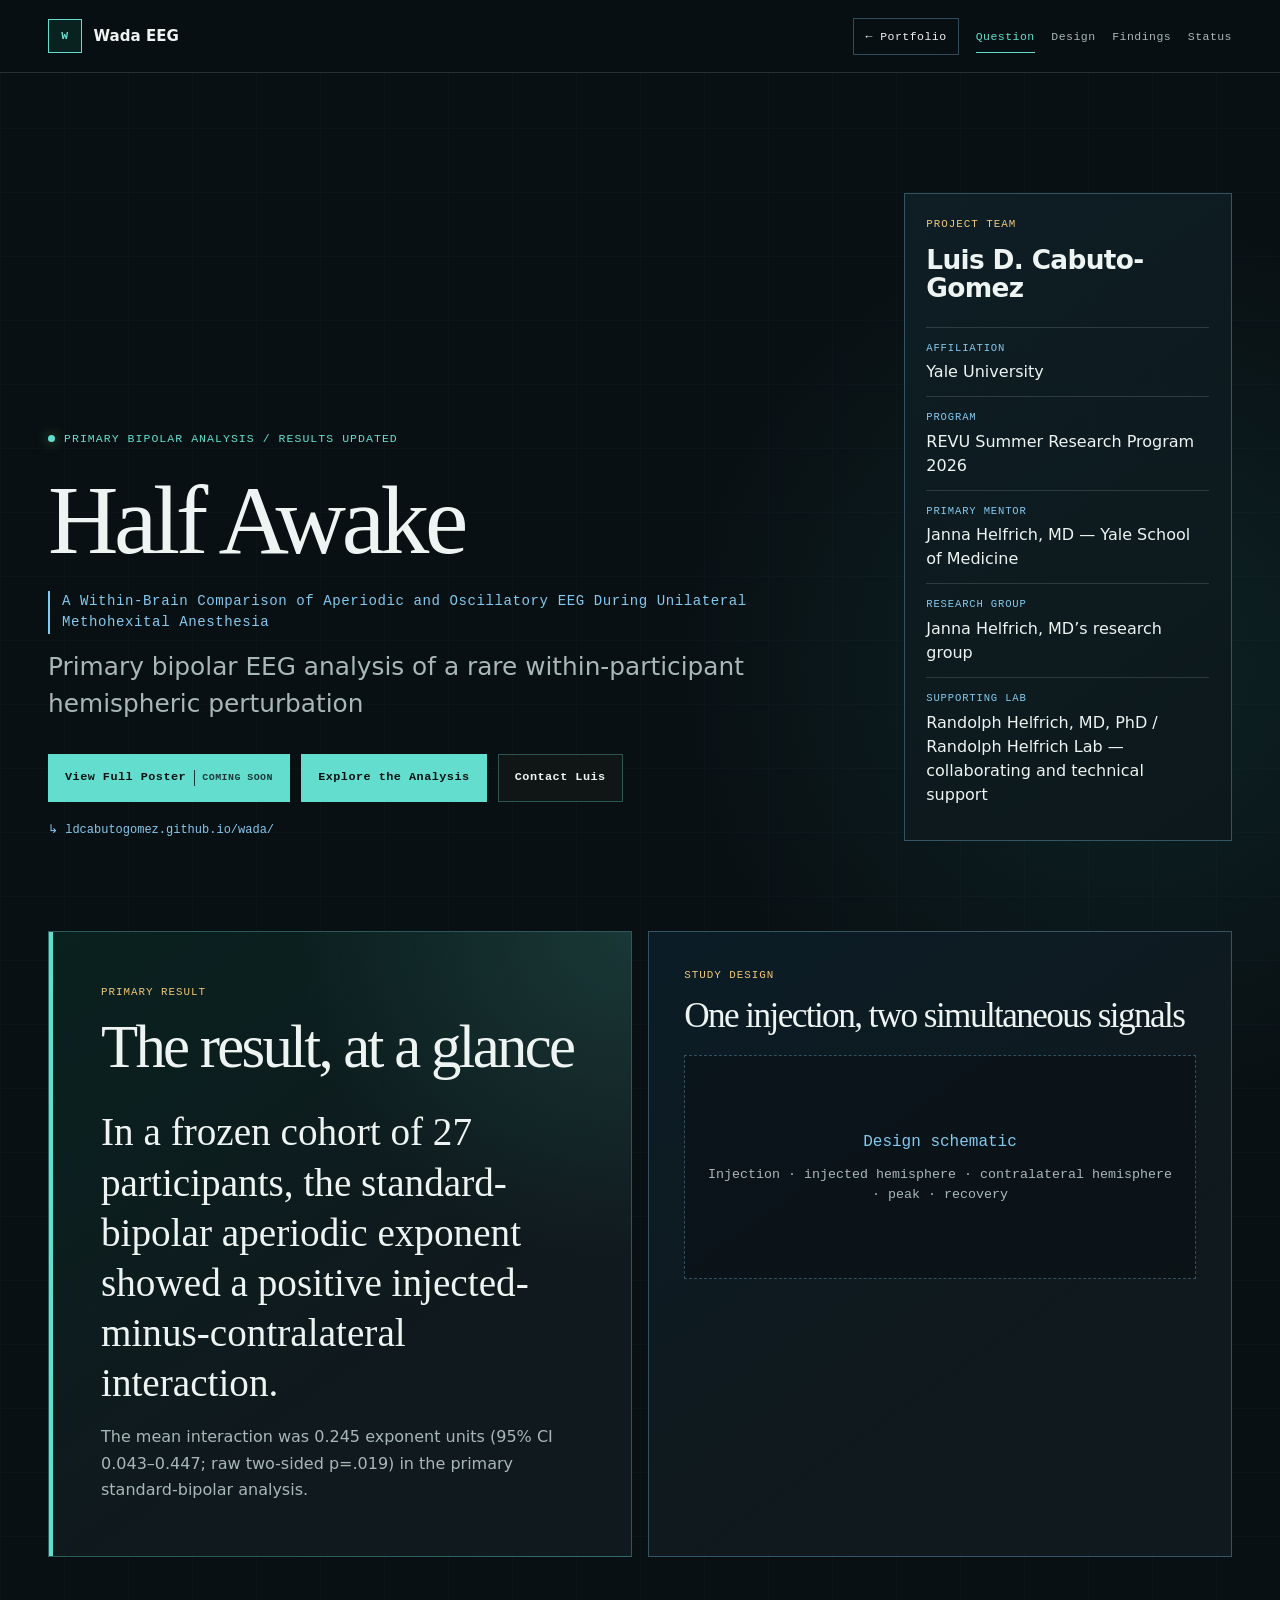
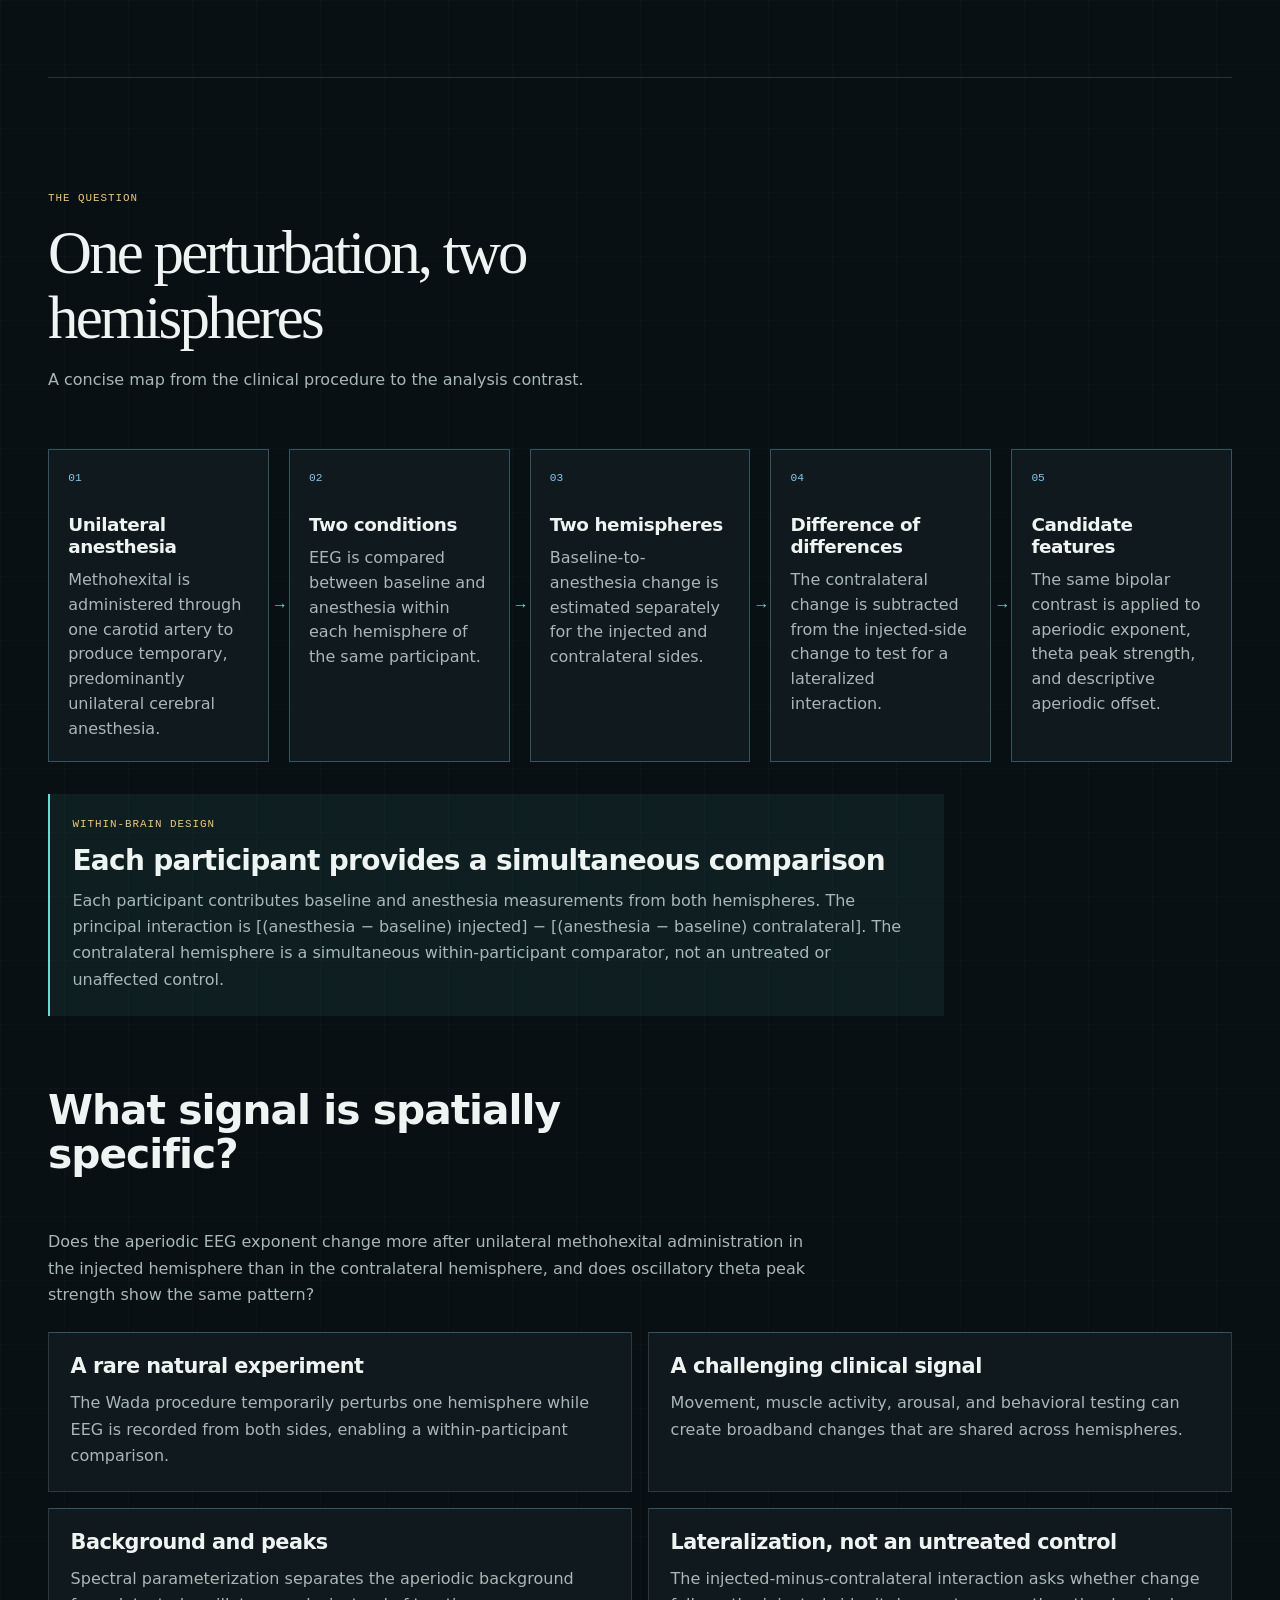
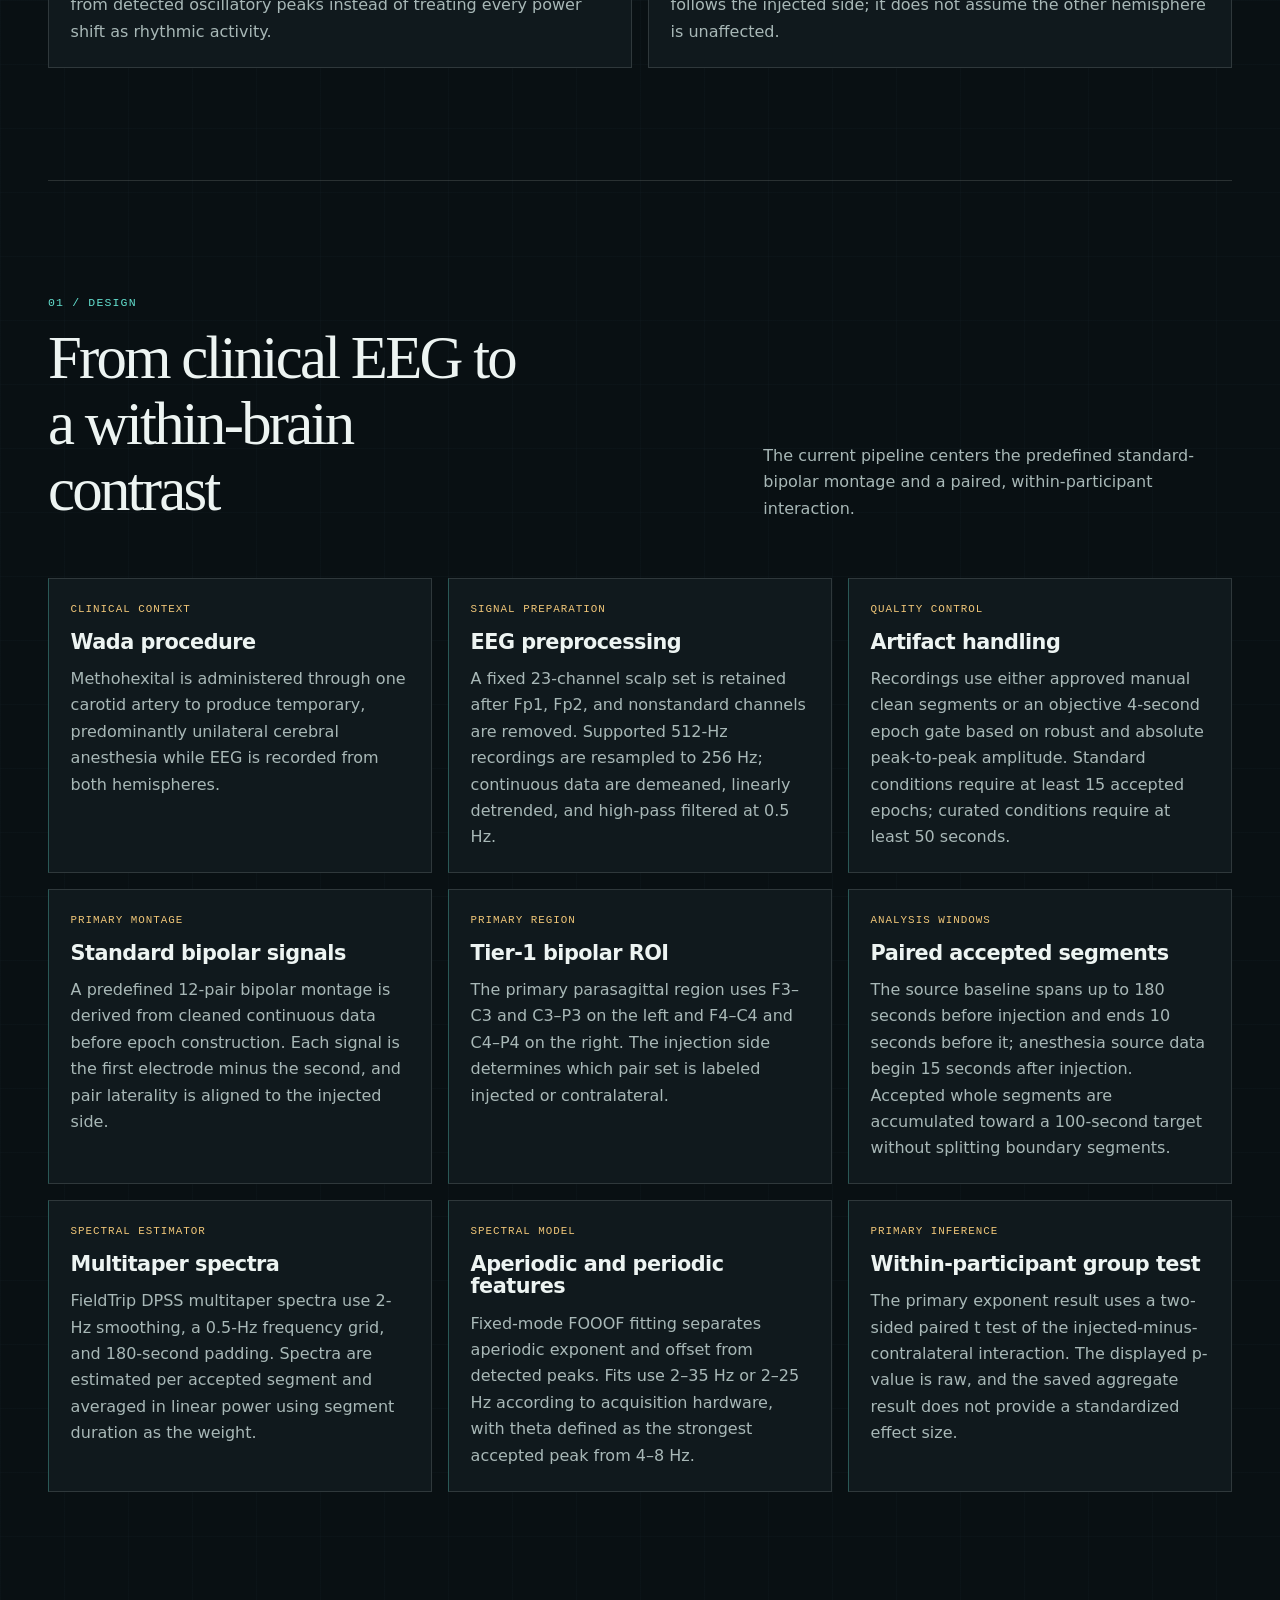
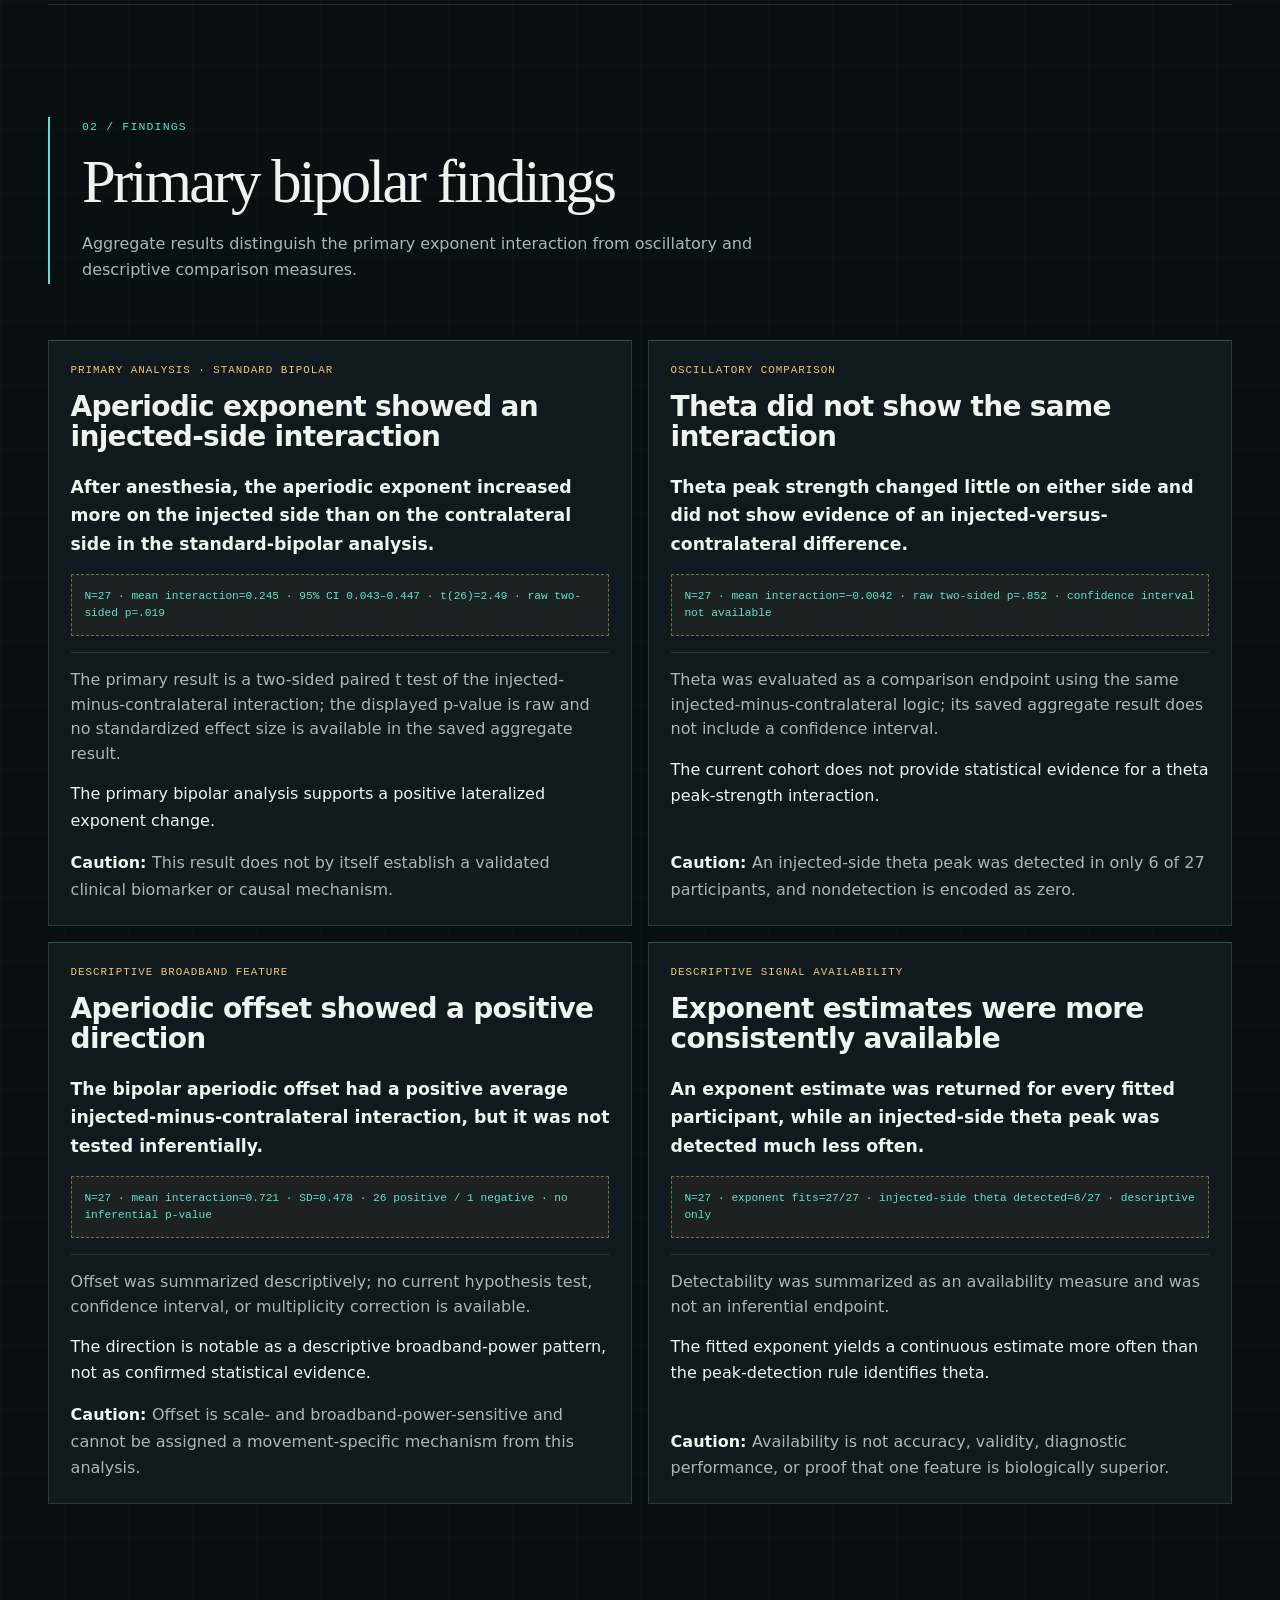
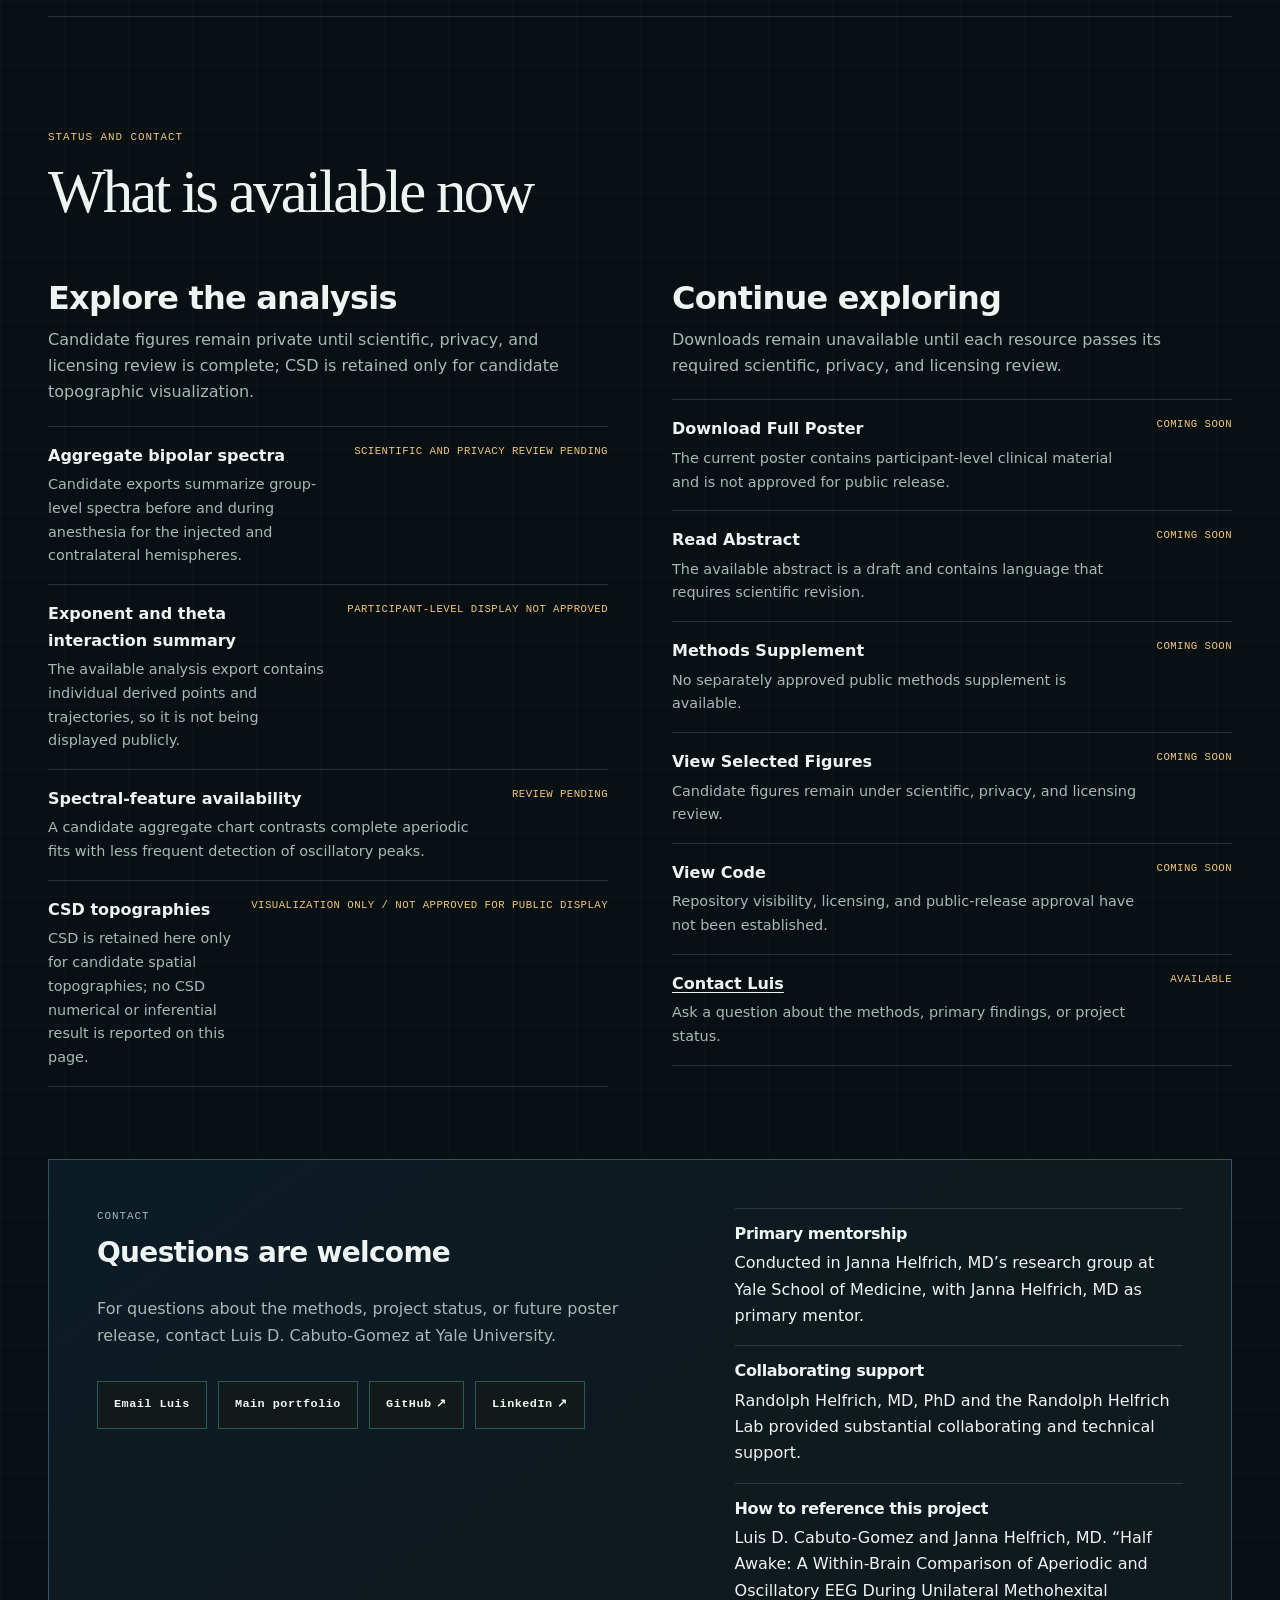
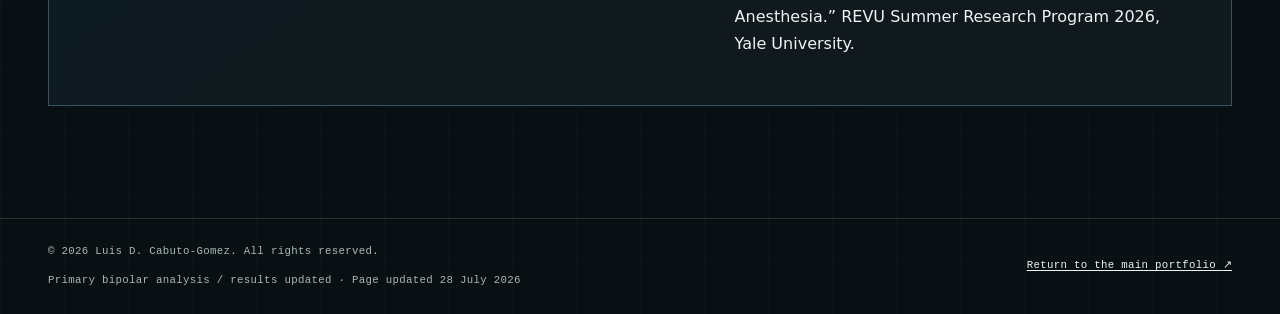
==== commit aaea3385: "refactor(wada): consolidate project narrative" ====
--- a/wada/index.html
+++ b/wada/index.html
@@ -77,10 +77,10 @@
 
       <div class="nav-menu" id="nav-menu">
         <a class="wada-back-link" href="../">← Portfolio</a>
-        <a href="#overview">Overview</a>
-        <a href="#methods">Methods</a>
-        <a href="#results">Results</a>
-        <a href="#resources">Resources</a>
+        <a href="#question">Question</a>
+        <a href="#design">Design</a>
+        <a href="#findings">Findings</a>
+        <a href="#status">Status</a>
       </div>
     </nav>
   </header>
@@ -95,10 +95,27 @@
 
         <div class="wada-actions" id="hero-actions" aria-label="Project actions">
           <span class="button button-primary button-unavailable" aria-disabled="true">View Full Poster<span class="button-status">Coming soon</span></span>
-          <a class="button button-primary" href="#analysis">Explore the Analysis</a>
+          <a class="button button-primary" href="#findings">Explore the Analysis</a>
           <a class="button" href="mailto:luis.cabuto@yale.edu?subject=Wada%20EEG%20project">Contact Luis</a>
         </div>
         <p class="wada-short-url"><span aria-hidden="true">↳</span> <span>ldcabutogomez.github.io/wada/</span></p>
+      </div>
+
+      <div class="hero-snapshot">
+        <div class="takeaway-card">
+          <p class="card-kicker">Primary result</p>
+          <h2 id="takeaway-title">The result, at a glance</h2>
+          <p class="takeaway-statement">In a frozen cohort of 27 participants, the standard-bipolar aperiodic exponent showed a positive injected-minus-contralateral interaction.</p>
+          <p class="takeaway-note">The mean interaction was 0.245 exponent units (95% CI 0.043–0.447; raw two-sided p=.019) in the primary standard-bipolar analysis.</p>
+        </div>
+        <div class="schematic-shell" aria-labelledby="schematic-title">
+          <p class="card-kicker">Study design</p>
+          <h2 id="schematic-title">One injection, two simultaneous signals</h2>
+          <div class="schematic-stage-placeholder" role="img" aria-label="Design schematic pending Stage 4">
+            <span>Design schematic</span>
+            <small>Injection · injected hemisphere · contralateral hemisphere · peak · recovery</small>
+          </div>
+        </div>
       </div>
 
       <aside class="wada-identity" aria-labelledby="project-team-title">
@@ -129,23 +146,12 @@
       </aside>
     </header>
 
-    <section class="wada-section shell" id="overview" aria-labelledby="takeaway-title" data-nav-section>
-      <div class="takeaway-card">
-        <p class="section-index">01 / Main takeaway</p>
-        <h2 id="takeaway-title">The result, at a glance</h2>
-        <p class="takeaway-statement">In a frozen cohort of 27 participants, the standard-bipolar aperiodic exponent showed a positive injected-minus-contralateral interaction.</p>
-        <p class="takeaway-note">The mean interaction was 0.245 exponent units (95% CI 0.043–0.447; raw two-sided p=.019) in the primary standard-bipolar analysis.</p>
-      </div>
-    </section>
-
-    <section class="wada-section shell" aria-labelledby="logic-title">
-      <div class="wada-section-heading">
-        <div>
-          <p class="section-index">02 / Scientific logic</p>
-          <h2 id="logic-title">One perturbation, two hemispheres</h2>
-        </div>
+    <section class="wada-section shell" id="question" aria-labelledby="logic-title" data-nav-section>
+      <header class="question-intro">
+        <p class="card-kicker">The question</p>
+        <h2 id="logic-title">One perturbation, two hemispheres</h2>
         <p>A concise map from the clinical procedure to the analysis contrast.</p>
-      </div>
+      </header>
       <ol class="logic-flow" id="logic-flow">
         <li class="logic-step">
           <span class="logic-number">01</span>
@@ -178,14 +184,8 @@
         <h3 id="within-brain-title">Each participant provides a simultaneous comparison</h3>
         <p>Each participant contributes baseline and anesthesia measurements from both hemispheres. The principal interaction is [(anesthesia − baseline) injected] − [(anesthesia − baseline) contralateral]. The contralateral hemisphere is a simultaneous within-participant comparator, not an untreated or unaffected control.</p>
       </aside>
-    </section>
-
-    <section class="wada-section shell" aria-labelledby="question-title">
-      <div class="wada-section-heading">
-        <div>
-          <p class="section-index">03 / Research question</p>
-          <h2 id="question-title">What signal is spatially specific?</h2>
-        </div>
+      <div class="question-detail-heading">
+        <h3 id="question-title">What signal is spatially specific?</h3>
         <p>Does the aperiodic EEG exponent change more after unilateral methohexital administration in the injected hemisphere than in the contralateral hemisphere, and does oscillatory theta peak strength show the same pattern?</p>
       </div>
       <div class="question-grid" id="question-grid">
@@ -208,10 +208,10 @@
       </div>
     </section>
 
-    <section class="wada-section shell" id="methods" aria-labelledby="methods-title" data-nav-section>
+    <section class="wada-section shell design-section" id="design" aria-labelledby="methods-title" data-nav-section>
       <div class="wada-section-heading">
         <div>
-          <p class="section-index">04 / Key methods</p>
+          <p class="section-index">01 / Design</p>
           <h2 id="methods-title">From clinical EEG to a within-brain contrast</h2>
         </div>
         <p>The current pipeline centers the predefined standard-bipolar montage and a paired, within-participant interaction.</p>
@@ -265,114 +265,12 @@
       </div>
     </section>
 
-    <section class="wada-section shell" id="analysis" aria-labelledby="figures-title">
-      <div class="wada-section-heading">
-        <div>
-          <p class="section-index">05 / Featured figures</p>
-          <h2 id="figures-title">Explore the analysis</h2>
-        </div>
-        <p>Candidate figures remain private until scientific, privacy, and licensing review is complete; CSD is retained only for candidate topographic visualization.</p>
-      </div>
-      <div class="figure-grid" id="figures">
-        <article class="figure-card">
-          <div class="figure-card-body">
-            <p class="card-kicker">Figure 01</p>
-            <h3>Aggregate bipolar spectra</h3>
-            <p class="figure-availability">Scientific and privacy review pending</p>
-            <p class="figure-interpretation">Candidate exports summarize group-level spectra before and during anesthesia for the injected and contralateral hemispheres.</p>
-            <figure>
-              <div class="figure-media" style="aspect-ratio: 4 / 3">
-                <div class="figure-placeholder" role="img" aria-label="Aggregate bipolar spectra figure placeholder; Scientific and privacy review pending.">
-              <span class="figure-placeholder-index">FIG 01</span>
-              <span class="figure-placeholder-title">Scientific and privacy review pending</span>
-              <code class="figure-placeholder-path">../assets/wada/figures/01-bipolar-spectra.webp</code>
-            </div>
-              </div>
-              <figcaption>A reviewed aggregate-only figure will be added after scientific and privacy approval.</figcaption>
-            </figure>
-          </div>
-          <div class="figure-notes">
-            <span>Methods note</span>
-            <p>Current aggregate PSD exports contain no visible participant trajectories, but they have not completed scientific, privacy, or website-use review.</p>
-          </div>
-        </article>
-        <article class="figure-card">
-          <div class="figure-card-body">
-            <p class="card-kicker">Figure 02</p>
-            <h3>Exponent and theta interaction summary</h3>
-            <p class="figure-availability">Participant-level display not approved</p>
-            <p class="figure-interpretation">The available analysis export contains individual derived points and trajectories, so it is not being displayed publicly.</p>
-            <figure>
-              <div class="figure-media" style="aspect-ratio: 16 / 10">
-                <div class="figure-placeholder" role="img" aria-label="Exponent and theta interaction summary figure placeholder; Participant-level display not approved.">
-              <span class="figure-placeholder-index">FIG 02</span>
-              <span class="figure-placeholder-title">Participant-level display not approved</span>
-              <code class="figure-placeholder-path">../assets/wada/figures/02-bipolar-results.webp</code>
-            </div>
-              </div>
-              <figcaption>An aggregate-only replacement will be added if it passes scientific and privacy review.</figcaption>
-            </figure>
-          </div>
-          <div class="figure-notes">
-            <span>Methods note</span>
-            <p>The numerical summaries are reported in the results cards; the existing visual remains private pending review or replacement.</p>
-          </div>
-        </article>
-        <article class="figure-card">
-          <div class="figure-card-body">
-            <p class="card-kicker">Figure 03</p>
-            <h3>Spectral-feature availability</h3>
-            <p class="figure-availability">Review pending</p>
-            <p class="figure-interpretation">A candidate aggregate chart contrasts complete aperiodic fits with less frequent detection of oscillatory peaks.</p>
-            <figure>
-              <div class="figure-media" style="aspect-ratio: 4 / 3">
-                <div class="figure-placeholder" role="img" aria-label="Spectral-feature availability figure placeholder; Review pending.">
-              <span class="figure-placeholder-index">FIG 03</span>
-              <span class="figure-placeholder-title">Review pending</span>
-              <code class="figure-placeholder-path">../assets/wada/figures/03-feature-availability.webp</code>
-            </div>
-              </div>
-              <figcaption>A reviewed aggregate count figure will be added after approval.</figcaption>
-            </figure>
-          </div>
-          <div class="figure-notes">
-            <span>Methods note</span>
-            <p>Feature availability is descriptive and should not be interpreted as accuracy, validity, or diagnostic performance.</p>
-          </div>
-        </article>
-        <article class="figure-card">
-          <div class="figure-card-body">
-            <p class="card-kicker">Figure 04</p>
-            <h3>CSD topographies</h3>
-            <p class="figure-availability">Visualization only / not approved for public display</p>
-            <p class="figure-interpretation">CSD is retained here only for candidate spatial topographies; no CSD numerical or inferential result is reported on this page.</p>
-            <figure>
-              <div class="figure-media" style="aspect-ratio: 4 / 3">
-                <div class="figure-placeholder" role="img" aria-label="CSD topographies figure placeholder; Visualization only / not approved for public display.">
-              <span class="figure-placeholder-index">FIG 04</span>
-              <span class="figure-placeholder-title">Visualization only / not approved for public display</span>
-              <code class="figure-placeholder-path">../assets/wada/figures/04-csd-topographies.webp</code>
-            </div>
-              </div>
-              <figcaption>Only scientifically and privacy-reviewed aggregate topographies will be displayed.</figcaption>
-            </figure>
-          </div>
-          <div class="figure-notes">
-            <span>Methods note</span>
-            <p>The current poster topographies are participant-level and remain private. Any future public panel must be clearly labeled as a CSD-derived visualization.</p>
-          </div>
-        </article>
-      </div>
-    </section>
-
-    <section class="wada-section shell" id="results" aria-labelledby="results-title" data-nav-section>
-      <div class="wada-section-heading">
-        <div>
-          <p class="section-index">06 / Results summary</p>
-          <h2 id="results-title">Primary bipolar findings</h2>
-        </div>
+    <section class="wada-section shell findings-section" id="findings" aria-labelledby="results-title" data-nav-section>
+      <header class="findings-heading">
+        <p class="section-index">02 / Findings</p>
+        <h2 id="results-title">Primary bipolar findings</h2>
         <p>Aggregate results distinguish the primary exponent interaction from oscillatory and descriptive comparison measures.</p>
-      </div>
+      </header>
       <div class="result-grid" id="result-grid">
         <article class="result-card">
           <p class="card-kicker">Primary analysis · standard bipolar</p>
@@ -413,53 +311,102 @@
       </div>
     </section>
 
-    <section class="wada-section shell" id="resources" aria-labelledby="resources-title" data-nav-section>
-      <div class="wada-section-heading">
-        <div>
-          <p class="section-index">07 / Resources</p>
-          <h2 id="resources-title">Continue exploring</h2>
-        </div>
-        <p>Downloads remain unavailable until each resource passes its required scientific, privacy, and licensing review.</p>
-      </div>
-      <div class="resource-grid" id="resource-grid">
-        <div class="resource-card is-unavailable" aria-label="Download Full Poster, coming soon">
-          <h3>Download Full Poster</h3>
-          <p>The current poster contains participant-level clinical material and is not approved for public release.</p>
-          <span class="resource-status">Coming soon</span>
-        </div>
-        <div class="resource-card is-unavailable" aria-label="Read Abstract, coming soon">
-          <h3>Read Abstract</h3>
-          <p>The available abstract is a draft and contains language that requires scientific revision.</p>
-          <span class="resource-status">Coming soon</span>
-        </div>
-        <div class="resource-card is-unavailable" aria-label="Methods Supplement, coming soon">
-          <h3>Methods Supplement</h3>
-          <p>No separately approved public methods supplement is available.</p>
-          <span class="resource-status">Coming soon</span>
-        </div>
-        <div class="resource-card is-unavailable" aria-label="View Selected Figures, coming soon">
-          <h3>View Selected Figures</h3>
-          <p>Candidate figures remain under scientific, privacy, and licensing review.</p>
-          <span class="resource-status">Coming soon</span>
-        </div>
-        <div class="resource-card is-unavailable" aria-label="View Code, coming soon">
-          <h3>View Code</h3>
-          <p>Repository visibility, licensing, and public-release approval have not been established.</p>
-          <span class="resource-status">Coming soon</span>
-        </div>
-        <a class="resource-card is-available" href="mailto:luis.cabuto@yale.edu?subject=Wada%20EEG%20project">
-          <h3>Contact Luis</h3>
-          <p>Ask a question about the methods, primary findings, or project status.</p>
-          <span class="resource-status">Available →</span>
-        </a>
-      </div>
-    </section>
-
-    <section class="wada-section shell" aria-labelledby="contact-title">
+    <section class="wada-section shell status-section" id="status" aria-labelledby="status-title" data-nav-section>
+      <div class="status-heading">
+        <p class="card-kicker">Status and contact</p>
+        <h2 id="status-title">What is available now</h2>
+      </div>
+
+      <div class="status-grid">
+        <div class="status-block" aria-labelledby="figures-title">
+          <h3 id="figures-title">Explore the analysis</h3>
+          <p>Candidate figures remain private until scientific, privacy, and licensing review is complete; CSD is retained only for candidate topographic visualization.</p>
+          <ul class="status-list" id="figures">
+            <li>
+              <div>
+                <h4>Aggregate bipolar spectra</h4>
+                <p>Candidate exports summarize group-level spectra before and during anesthesia for the injected and contralateral hemispheres.</p>
+              </div>
+              <span>Scientific and privacy review pending</span>
+            </li>
+            <li>
+              <div>
+                <h4>Exponent and theta interaction summary</h4>
+                <p>The available analysis export contains individual derived points and trajectories, so it is not being displayed publicly.</p>
+              </div>
+              <span>Participant-level display not approved</span>
+            </li>
+            <li>
+              <div>
+                <h4>Spectral-feature availability</h4>
+                <p>A candidate aggregate chart contrasts complete aperiodic fits with less frequent detection of oscillatory peaks.</p>
+              </div>
+              <span>Review pending</span>
+            </li>
+            <li>
+              <div>
+                <h4>CSD topographies</h4>
+                <p>CSD is retained here only for candidate spatial topographies; no CSD numerical or inferential result is reported on this page.</p>
+              </div>
+              <span>Visualization only / not approved for public display</span>
+            </li>
+          </ul>
+        </div>
+
+        <div class="status-block" aria-labelledby="resources-title">
+          <h3 id="resources-title">Continue exploring</h3>
+          <p>Downloads remain unavailable until each resource passes its required scientific, privacy, and licensing review.</p>
+          <ul class="status-list" id="resource-grid">
+            <li>
+              <div>
+                <h4>Download Full Poster</h4>
+                <p>The current poster contains participant-level clinical material and is not approved for public release.</p>
+              </div>
+              <span>Coming soon</span>
+            </li>
+            <li>
+              <div>
+                <h4>Read Abstract</h4>
+                <p>The available abstract is a draft and contains language that requires scientific revision.</p>
+              </div>
+              <span>Coming soon</span>
+            </li>
+            <li>
+              <div>
+                <h4>Methods Supplement</h4>
+                <p>No separately approved public methods supplement is available.</p>
+              </div>
+              <span>Coming soon</span>
+            </li>
+            <li>
+              <div>
+                <h4>View Selected Figures</h4>
+                <p>Candidate figures remain under scientific, privacy, and licensing review.</p>
+              </div>
+              <span>Coming soon</span>
+            </li>
+            <li>
+              <div>
+                <h4>View Code</h4>
+                <p>Repository visibility, licensing, and public-release approval have not been established.</p>
+              </div>
+              <span>Coming soon</span>
+            </li>
+            <li>
+              <div>
+                <h4><a href="mailto:luis.cabuto@yale.edu?subject=Wada%20EEG%20project">Contact Luis</a></h4>
+                <p>Ask a question about the methods, primary findings, or project status.</p>
+              </div>
+              <span>Available</span>
+            </li>
+          </ul>
+        </div>
+      </div>
+
       <div class="contact-panel">
         <div>
-          <p class="section-index">08 / Contact &amp; attribution</p>
-          <h2 id="contact-title">Questions are welcome</h2>
+          <p class="card-kicker">Contact</p>
+          <h3 id="contact-title">Questions are welcome</h3>
           <p>For questions about the methods, project status, or future poster release, contact Luis D. Cabuto-Gomez at Yale University.</p>
           <div class="contact-links" id="contact-links">
             <a class="button" href="mailto:luis.cabuto@yale.edu?subject=Wada%20EEG%20project">Email Luis</a>
--- a/wada/wada.css
+++ b/wada/wada.css
@@ -44,11 +44,52 @@
 
 .wada-hero {
   display: grid;
+  grid-template-areas:
+    "hero-copy"
+    "snapshot"
+    "identity";
   gap: 2.25rem;
   padding-block: clamp(3.5rem, 10vw, 7.5rem);
 }
 
+.hero-snapshot {
+  display: grid;
+  grid-area: snapshot;
+  gap: 1rem;
+}
+
+.schematic-shell {
+  padding: clamp(1.4rem, 5vw, 2.2rem);
+  border: 1px solid var(--border-blue);
+  background: linear-gradient(145deg, var(--blue-dark), var(--surface) 68%);
+}
+
+.schematic-shell h2 {
+  margin-bottom: 1.25rem;
+  font-size: clamp(1.5rem, 4vw, 2.2rem);
+}
+
+.schematic-stage-placeholder {
+  display: grid;
+  min-height: 14rem;
+  place-content: center;
+  gap: 0.55rem;
+  padding: 1rem;
+  border: 1px dashed var(--border-blue);
+  color: var(--blue);
+  background: rgba(7, 13, 16, 0.45);
+  font-family: var(--mono);
+  text-align: center;
+}
+
+.schematic-stage-placeholder small {
+  max-width: 30rem;
+  color: var(--muted);
+  line-height: 1.5;
+}
+
 .wada-hero-copy {
+  grid-area: hero-copy;
   min-width: 0;
 }
 
@@ -132,6 +173,7 @@
 }
 
 .wada-identity {
+  grid-area: identity;
   align-self: end;
   padding: 1.35rem;
   border: 1px solid var(--border-blue);
@@ -195,6 +237,106 @@
   margin: 0;
   color: var(--muted);
   font-size: 1rem;
+}
+
+.question-intro,
+.findings-heading,
+.status-heading {
+  margin-bottom: clamp(2rem, 6vw, 3.5rem);
+}
+
+.question-intro {
+  max-width: 54rem;
+}
+
+.question-intro h2,
+.findings-heading h2,
+.status-heading h2 {
+  max-width: 18ch;
+  margin-bottom: 1rem;
+  font-size: clamp(2rem, 7vw, 3.8rem);
+}
+
+.question-intro > p:last-child,
+.findings-heading > p:last-child {
+  max-width: 42rem;
+  margin-bottom: 0;
+  color: var(--muted);
+}
+
+.question-detail-heading {
+  display: grid;
+  gap: 0.8rem;
+  margin: clamp(2.5rem, 7vw, 4.5rem) 0 1.5rem;
+}
+
+.question-detail-heading h3 {
+  max-width: 22ch;
+  font-size: clamp(1.65rem, 4.5vw, 2.55rem);
+}
+
+.question-detail-heading p {
+  max-width: 48rem;
+  margin: 0;
+  color: var(--muted);
+}
+
+.findings-heading {
+  padding-left: clamp(1rem, 3vw, 2rem);
+  border-left: 2px solid var(--green);
+}
+
+.status-heading {
+  max-width: 42rem;
+}
+
+.status-grid {
+  display: grid;
+  gap: clamp(2rem, 6vw, 4rem);
+  margin-bottom: clamp(2.5rem, 7vw, 4.5rem);
+}
+
+.status-block > h3 {
+  margin-bottom: 0.7rem;
+  font-size: clamp(1.45rem, 4vw, 2rem);
+}
+
+.status-block > p {
+  margin: 0 0 1.25rem;
+  color: var(--muted);
+}
+
+.status-list {
+  padding: 0;
+  margin: 0;
+  border-top: 1px solid var(--border-subtle);
+  list-style: none;
+}
+
+.status-list li {
+  display: grid;
+  gap: 0.6rem;
+  padding: 1rem 0;
+  border-bottom: 1px solid var(--border-subtle);
+}
+
+.status-list h4 {
+  margin: 0 0 0.25rem;
+  font-size: 1rem;
+}
+
+.status-list p {
+  margin: 0;
+  color: var(--muted);
+  font-size: 0.9rem;
+}
+
+.status-list li > span {
+  color: var(--amber);
+  font-family: var(--mono);
+  font-size: 0.67rem;
+  letter-spacing: 0.04em;
+  text-transform: uppercase;
 }
 
 .takeaway-card {
@@ -640,6 +782,12 @@
     grid-template-columns: repeat(2, minmax(0, 1fr));
   }
 
+  .status-list li {
+    grid-template-columns: minmax(0, 1fr) auto;
+    align-items: start;
+    gap: 1.25rem;
+  }
+
   .wada-footer-inner {
     grid-template-columns: 1fr auto;
   }
@@ -654,8 +802,15 @@
 @media (min-width: 62rem) {
   .wada-hero {
     grid-template-columns: minmax(0, 1.4fr) minmax(19rem, 0.6fr);
+    grid-template-areas:
+      "hero-copy identity"
+      "snapshot snapshot";
     align-items: end;
     gap: clamp(3rem, 7vw, 6rem);
+  }
+
+  .hero-snapshot {
+    grid-template-columns: repeat(2, minmax(0, 1fr));
   }
 
   .wada-section-heading {
@@ -685,6 +840,10 @@
     grid-template-columns: repeat(3, minmax(0, 1fr));
   }
 
+  .status-grid {
+    grid-template-columns: repeat(2, minmax(0, 1fr));
+  }
+
   .contact-panel {
     grid-template-columns: minmax(0, 1.1fr) minmax(20rem, 0.9fr);
     gap: clamp(3rem, 7vw, 6rem);
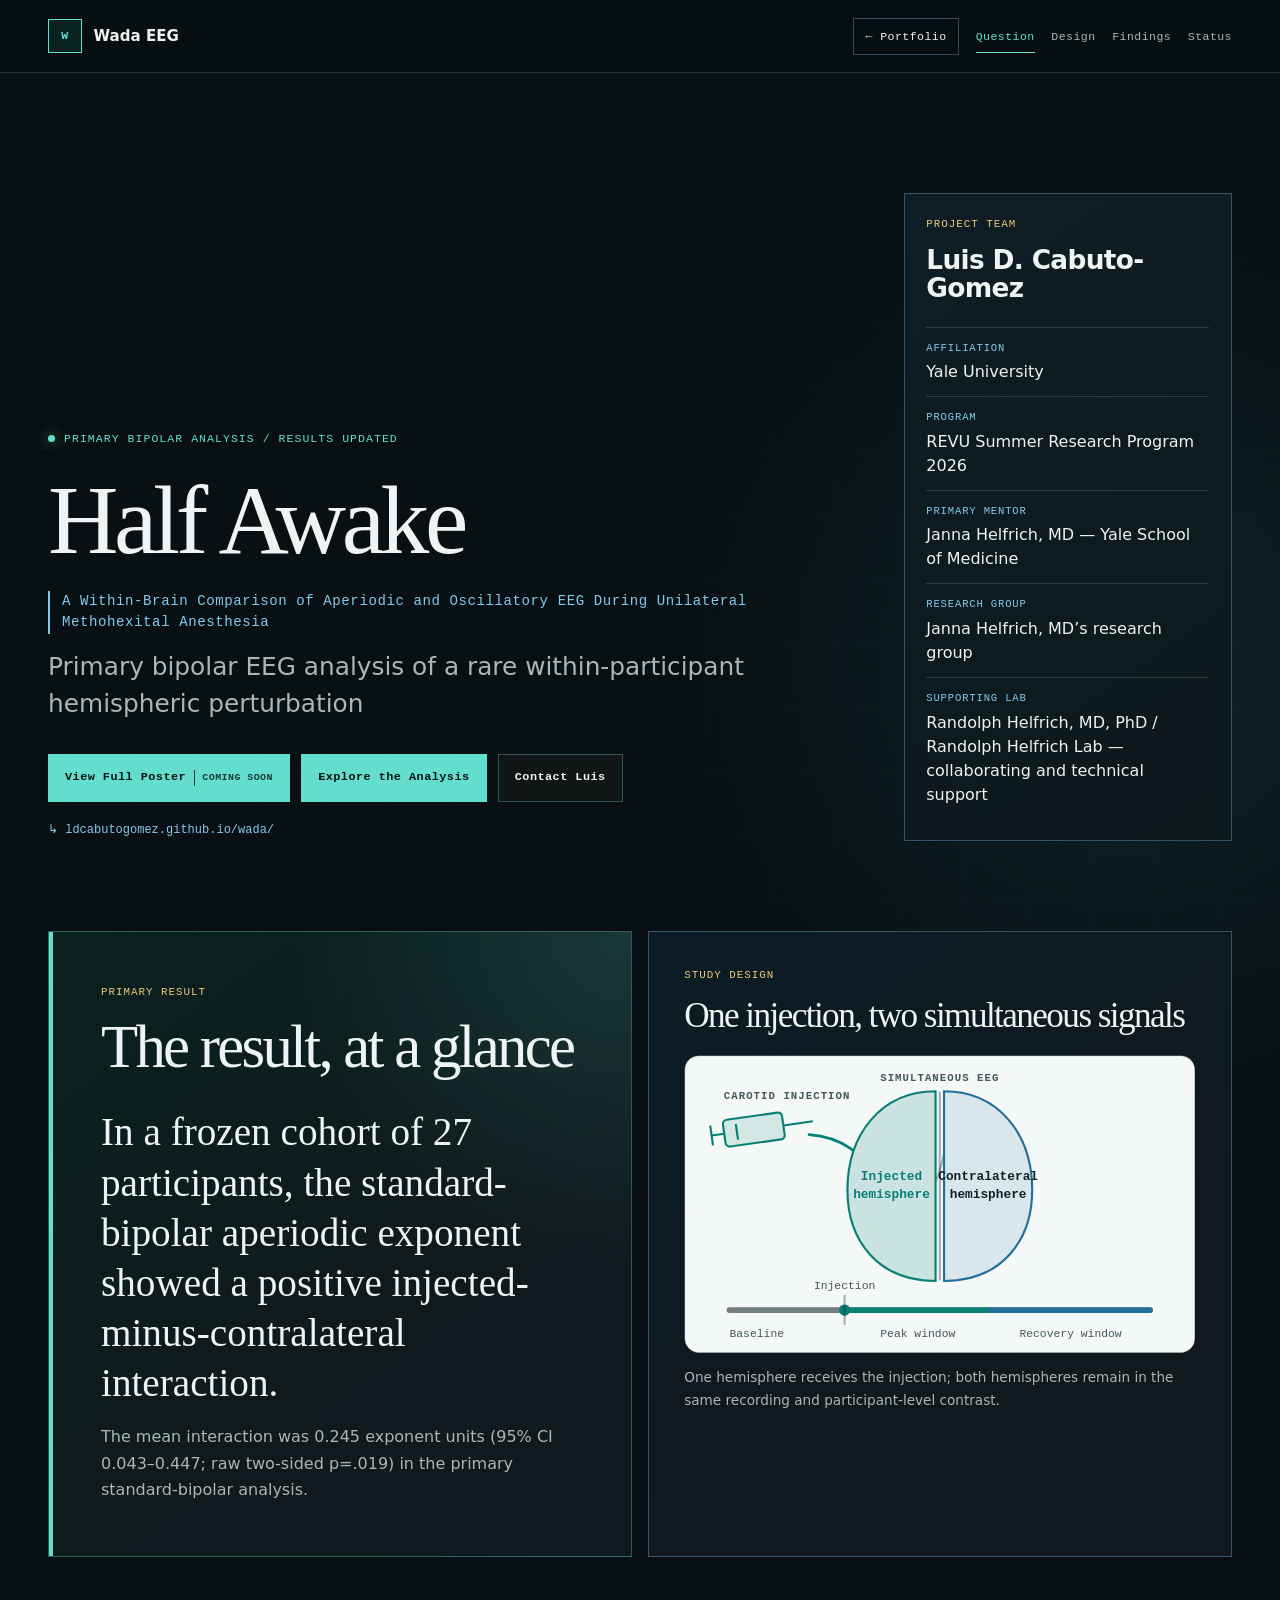
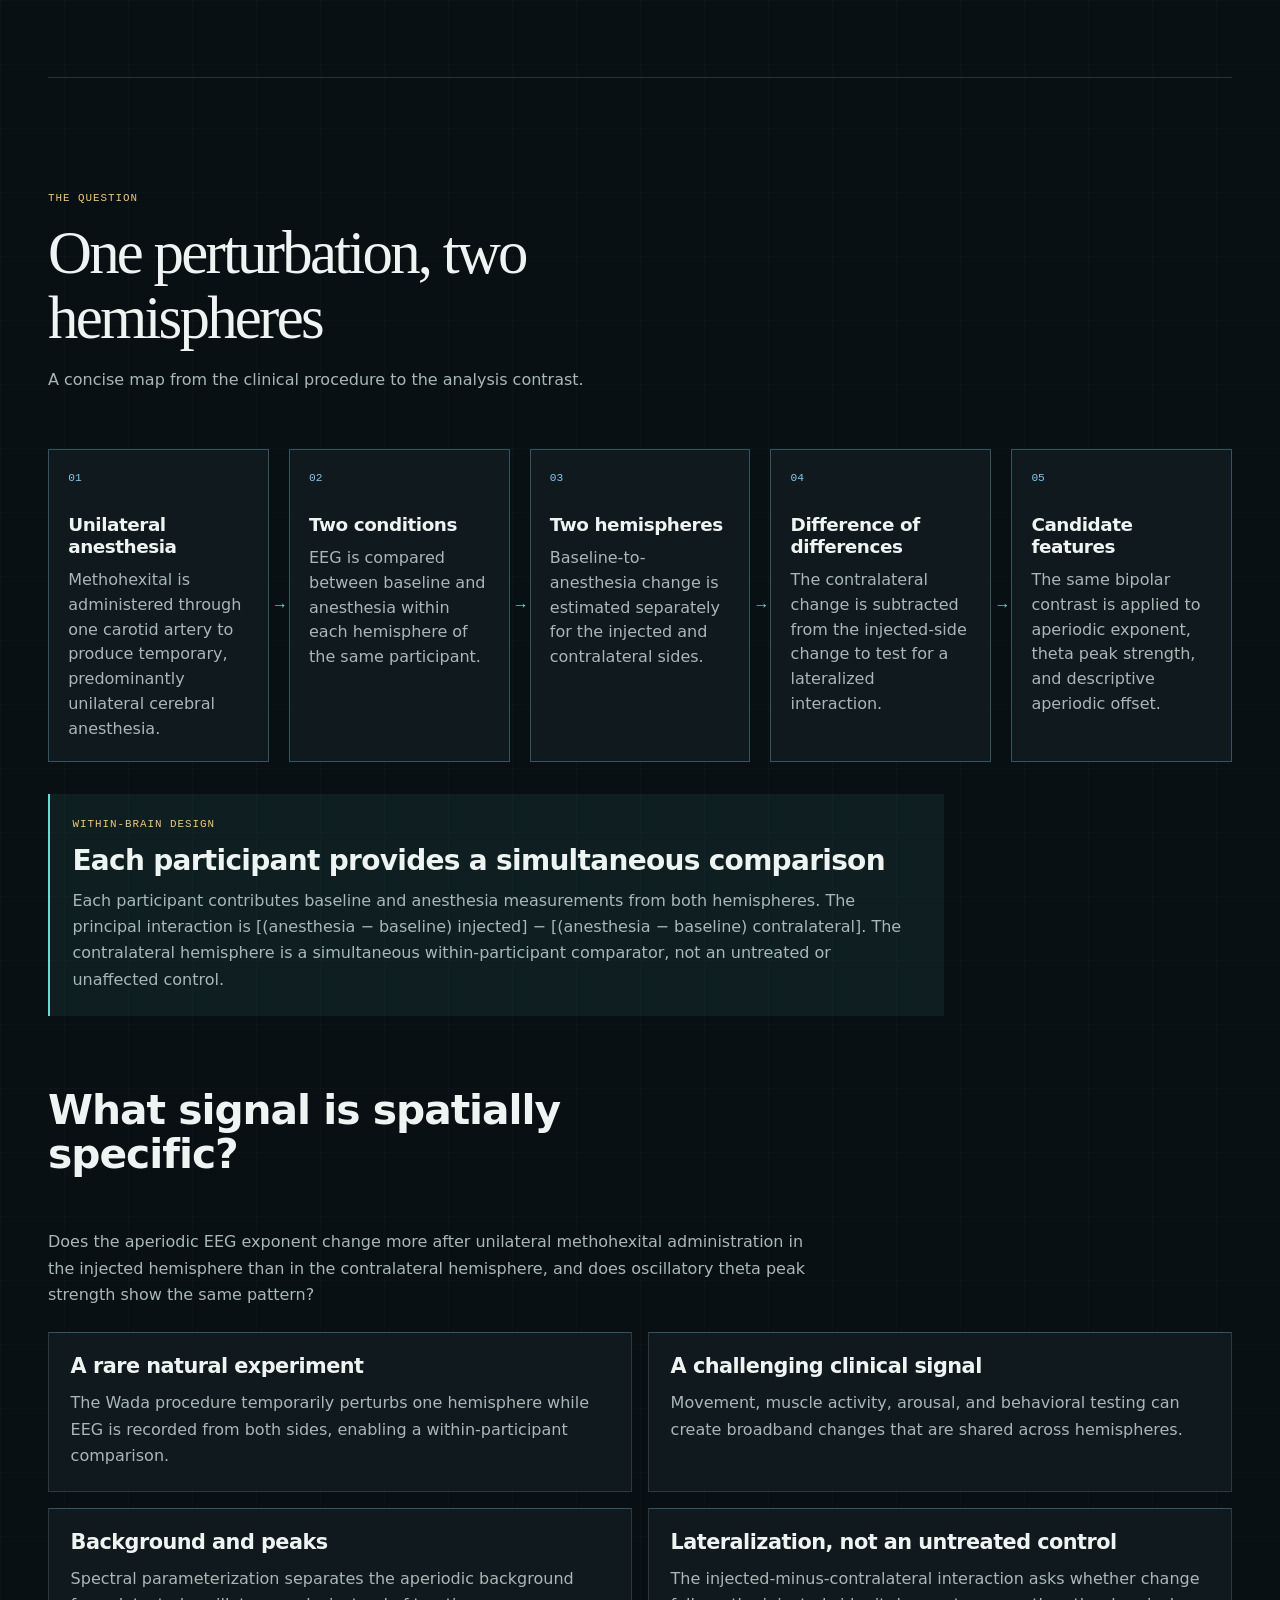
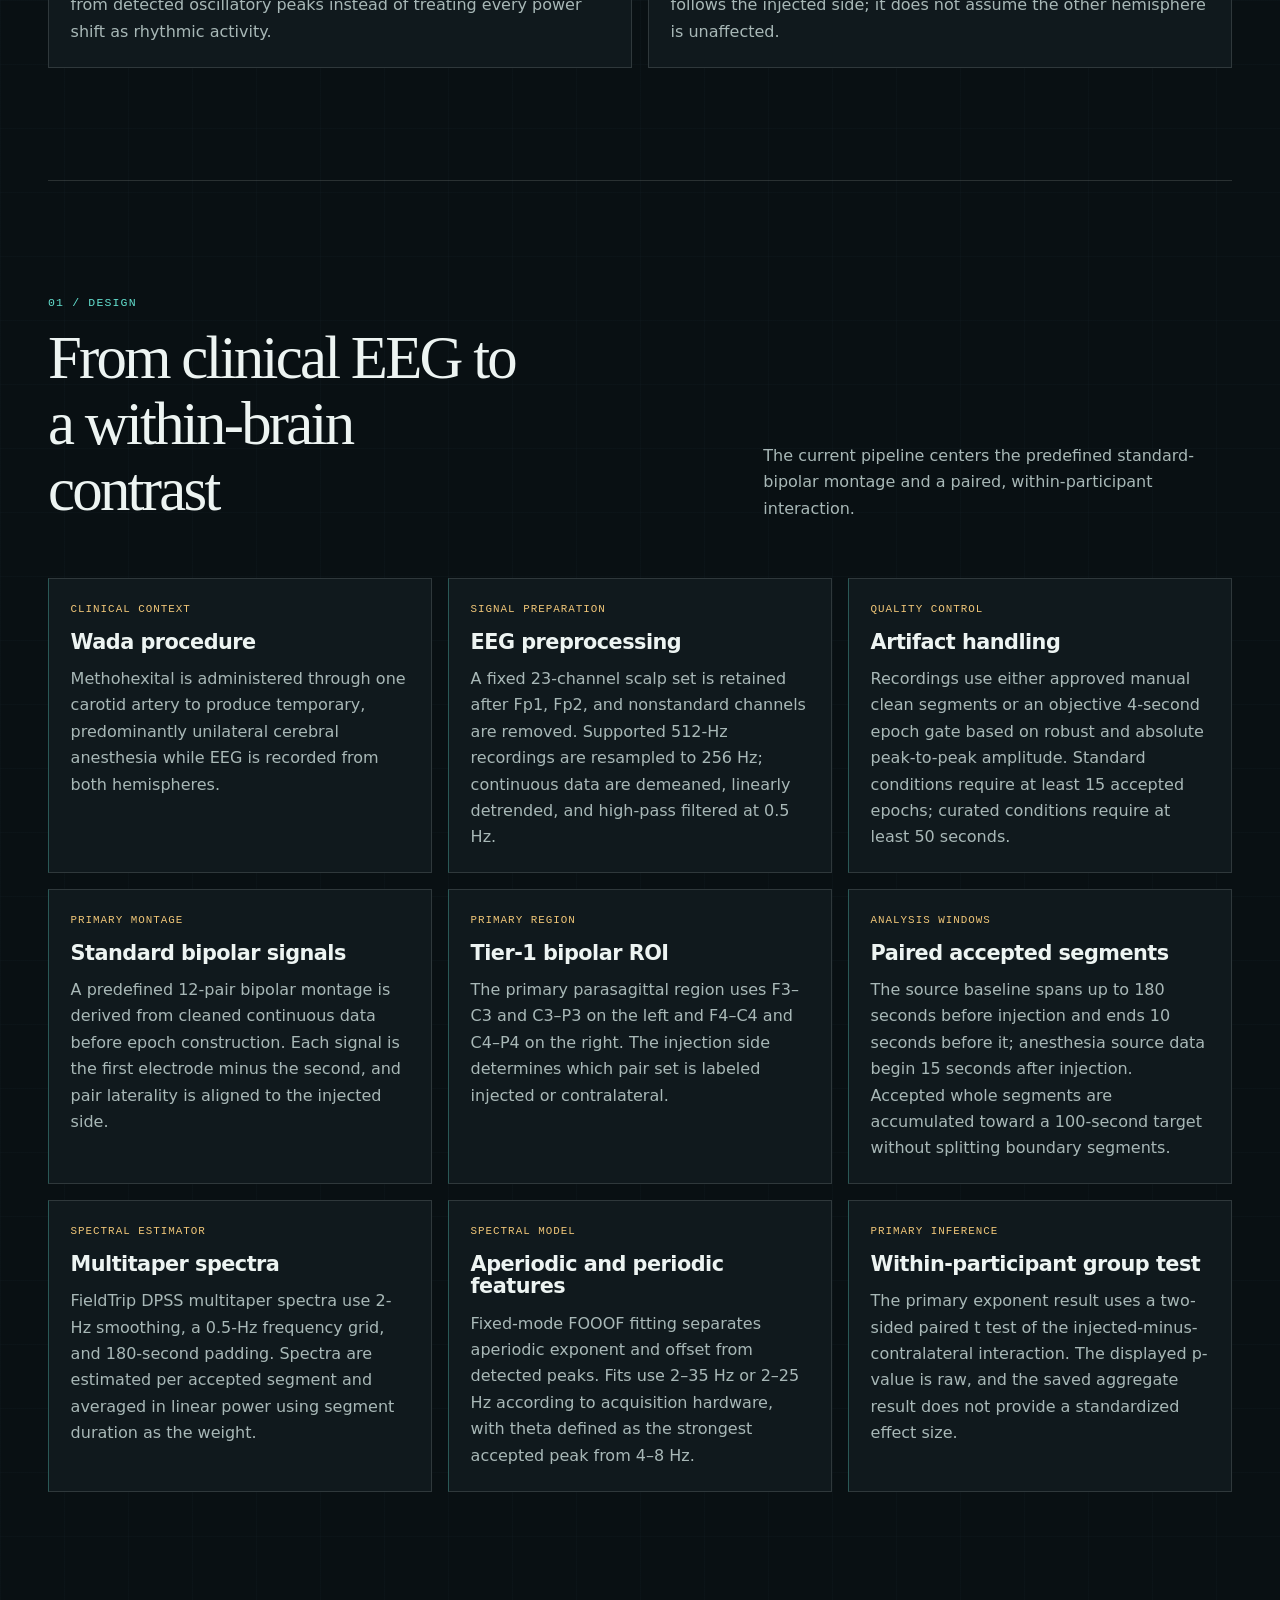
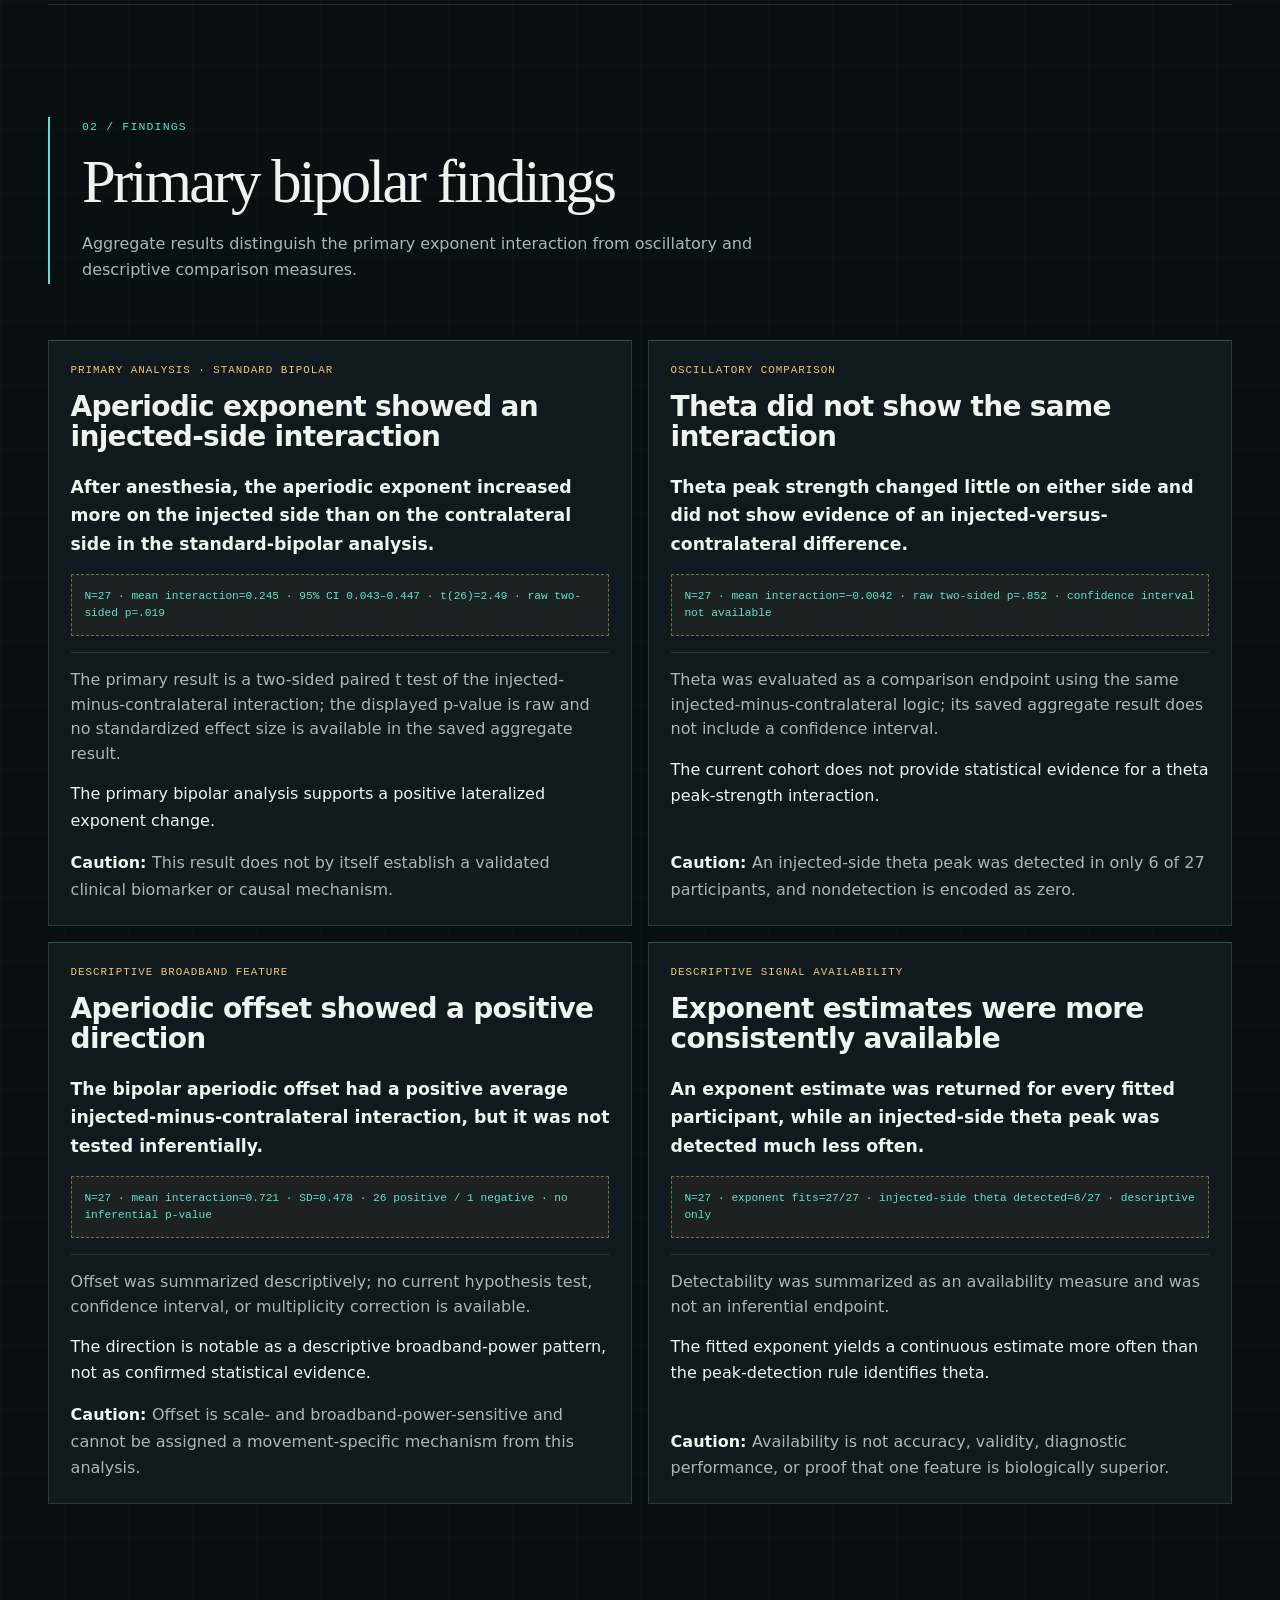
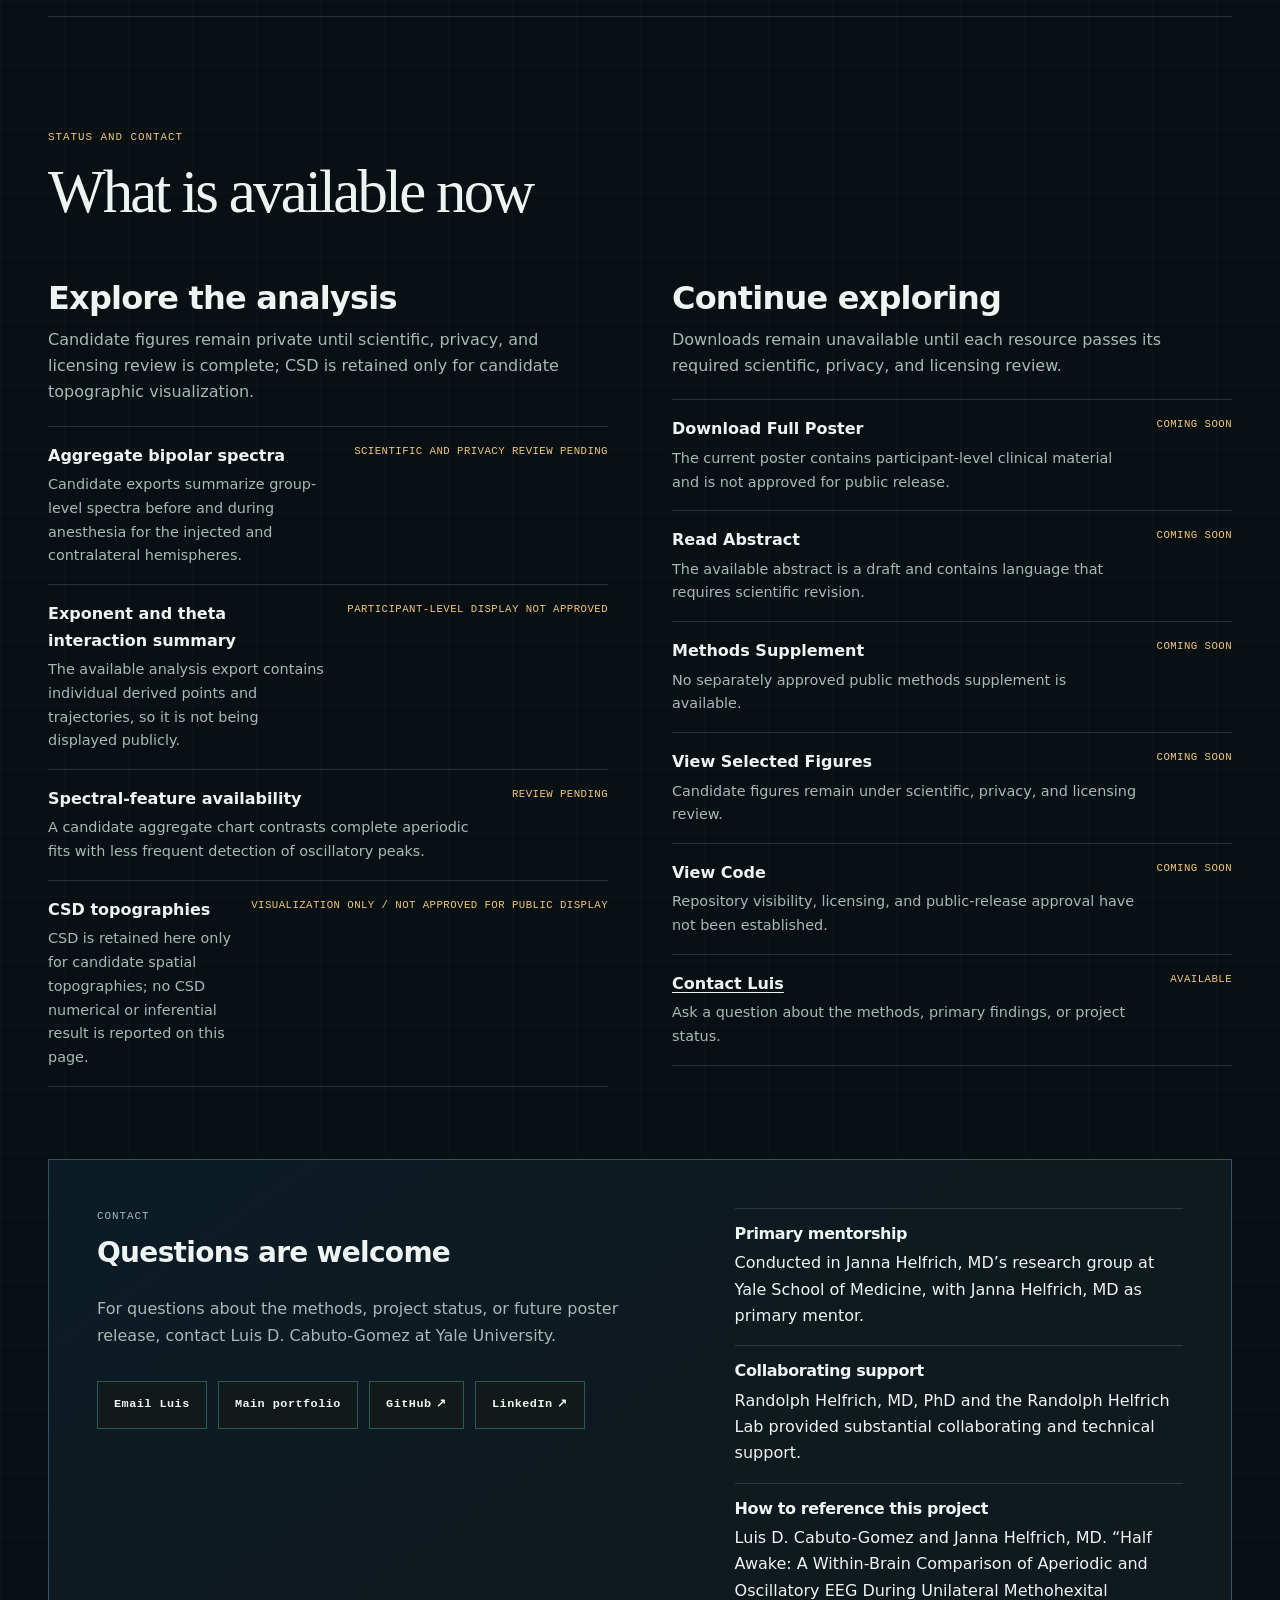
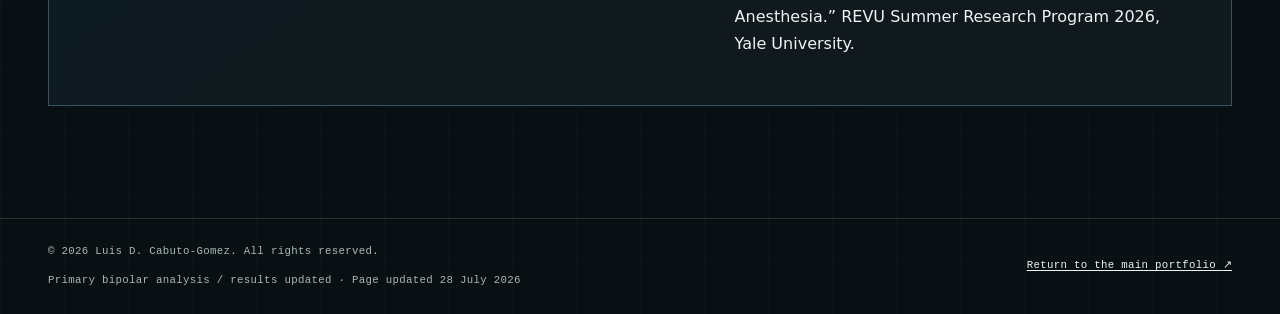
==== commit e5eb98f7: "feat(wada): add accessible design schematic" ====
--- a/wada/index.html
+++ b/wada/index.html
@@ -111,10 +111,58 @@
         <div class="schematic-shell" aria-labelledby="schematic-title">
           <p class="card-kicker">Study design</p>
           <h2 id="schematic-title">One injection, two simultaneous signals</h2>
-          <div class="schematic-stage-placeholder" role="img" aria-label="Design schematic pending Stage 4">
-            <span>Design schematic</span>
-            <small>Injection · injected hemisphere · contralateral hemisphere · peak · recovery</small>
-          </div>
+          <figure class="design-schematic-figure">
+            <svg class="design-schematic" viewBox="0 0 720 420" role="img" aria-labelledby="design-schematic-title design-schematic-description">
+              <title id="design-schematic-title">Within-participant Wada EEG design</title>
+              <desc id="design-schematic-description">A carotid injection points toward one injected hemisphere while the contralateral hemisphere is recorded simultaneously. A qualitative timeline marks baseline, injection, peak, and recovery windows.</desc>
+              <defs>
+                <marker id="schematic-arrow" viewBox="0 0 10 10" refX="8" refY="5" markerWidth="8" markerHeight="8" orient="auto-start-reverse">
+                  <path d="M0 0l10 5-10 5z" class="schematic-arrowhead"/>
+                </marker>
+              </defs>
+
+              <rect class="schematic-canvas" x="1" y="1" width="718" height="418" rx="20"/>
+
+              <g aria-hidden="true">
+                <g class="schematic-syringe" transform="translate(54 92) rotate(-8)">
+                  <rect x="0" y="0" width="84" height="38" rx="6"/>
+                  <line x1="18" y1="8" x2="18" y2="30"/>
+                  <line x1="84" y1="19" x2="126" y2="19"/>
+                  <line x1="-18" y1="19" x2="0" y2="19"/>
+                  <line x1="-18" y1="5" x2="-18" y2="33"/>
+                </g>
+                <path class="schematic-injection-line" d="M176 112C225 116 245 137 278 174" marker-end="url(#schematic-arrow)"/>
+
+                <path class="schematic-vessel" d="M317 238c-10-40-7-78 7-112M317 238c25-28 42-63 50-104M317 238c-35-24-58-56-70-96"/>
+                <circle class="schematic-injection-point" cx="317" cy="238" r="8"/>
+
+                <path class="schematic-hemisphere schematic-hemisphere-injected" d="M354 51c-77 0-124 61-124 139 0 72 44 128 124 128z"/>
+                <path class="schematic-hemisphere schematic-hemisphere-contralateral" d="M366 51c77 0 124 61 124 139 0 72-44 128-124 128z"/>
+                <path class="schematic-midline" d="M360 53v263"/>
+              </g>
+
+              <text class="schematic-label schematic-label-injected" x="292" y="176" text-anchor="middle">Injected</text>
+              <text class="schematic-label schematic-label-injected" x="292" y="201" text-anchor="middle">hemisphere</text>
+              <text class="schematic-label" x="428" y="176" text-anchor="middle">Contralateral</text>
+              <text class="schematic-label" x="428" y="201" text-anchor="middle">hemisphere</text>
+              <text class="schematic-kicker" x="56" y="62">CAROTID INJECTION</text>
+              <text class="schematic-kicker" x="360" y="36" text-anchor="middle">SIMULTANEOUS EEG</text>
+
+              <g class="schematic-timeline" aria-hidden="true">
+                <line class="schematic-timeline-base" x1="64" y1="359" x2="656" y2="359"/>
+                <line class="schematic-window-baseline" x1="64" y1="359" x2="226" y2="359"/>
+                <line class="schematic-window-peak" x1="226" y1="359" x2="432" y2="359"/>
+                <line class="schematic-window-recovery" x1="432" y1="359" x2="656" y2="359"/>
+                <circle class="schematic-injection-point" cx="226" cy="359" r="8"/>
+                <line class="schematic-tick" x1="226" y1="339" x2="226" y2="379"/>
+              </g>
+              <text class="schematic-timeline-label" x="64" y="397">Baseline</text>
+              <text class="schematic-timeline-label" x="226" y="329" text-anchor="middle">Injection</text>
+              <text class="schematic-timeline-label schematic-label-injected" x="329" y="397" text-anchor="middle">Peak window</text>
+              <text class="schematic-timeline-label" x="544" y="397" text-anchor="middle">Recovery window</text>
+            </svg>
+            <figcaption>One hemisphere receives the injection; both hemispheres remain in the same recording and participant-level contrast.</figcaption>
+          </figure>
         </div>
       </div>
 
--- a/wada/wada.css
+++ b/wada/wada.css
@@ -69,23 +69,132 @@
   font-size: clamp(1.5rem, 4vw, 2.2rem);
 }
 
-.schematic-stage-placeholder {
-  display: grid;
-  min-height: 14rem;
-  place-content: center;
-  gap: 0.55rem;
-  padding: 1rem;
-  border: 1px dashed var(--border-blue);
-  color: var(--blue);
-  background: rgba(7, 13, 16, 0.45);
-  font-family: var(--mono);
-  text-align: center;
-}
-
-.schematic-stage-placeholder small {
-  max-width: 30rem;
-  color: var(--muted);
-  line-height: 1.5;
+.design-schematic-figure {
+  --schematic-canvas: #071013;
+  --schematic-text: #edf4f2;
+  --schematic-muted: #a8b8b7;
+  --schematic-injected: #63dece;
+  --schematic-contralateral: #84c9ee;
+  --schematic-line: rgba(237, 244, 242, 0.36);
+}
+
+.design-schematic {
+  display: block;
+  width: 100%;
+  height: auto;
+  color: var(--schematic-text);
+}
+
+.schematic-canvas {
+  fill: var(--schematic-canvas);
+  stroke: var(--schematic-line);
+}
+
+.schematic-syringe {
+  fill: color-mix(in srgb, var(--schematic-injected) 14%, transparent);
+  stroke: var(--schematic-injected);
+  stroke-width: 3;
+}
+
+.schematic-injection-line,
+.schematic-vessel,
+.schematic-midline,
+.schematic-tick {
+  fill: none;
+  stroke: var(--schematic-line);
+  stroke-linecap: round;
+  stroke-linejoin: round;
+  stroke-width: 3;
+}
+
+.schematic-injection-line {
+  stroke: var(--schematic-injected);
+  stroke-width: 4;
+}
+
+.schematic-arrowhead,
+.schematic-injection-point {
+  fill: var(--schematic-injected);
+}
+
+.schematic-hemisphere {
+  stroke-width: 3;
+}
+
+.schematic-hemisphere-injected {
+  fill: color-mix(in srgb, var(--schematic-injected) 18%, var(--schematic-canvas));
+  stroke: var(--schematic-injected);
+}
+
+.schematic-hemisphere-contralateral {
+  fill: color-mix(in srgb, var(--schematic-contralateral) 13%, var(--schematic-canvas));
+  stroke: var(--schematic-contralateral);
+}
+
+.schematic-label,
+.schematic-kicker,
+.schematic-timeline-label {
+  fill: var(--schematic-text);
+  font-family: var(--mono);
+}
+
+.schematic-label {
+  font-size: 18px;
+  font-weight: 700;
+}
+
+.schematic-label-injected {
+  fill: var(--schematic-injected);
+}
+
+.schematic-kicker {
+  fill: var(--schematic-muted);
+  font-size: 15px;
+  font-weight: 700;
+  letter-spacing: 1.5px;
+}
+
+.schematic-timeline-base,
+.schematic-window-baseline,
+.schematic-window-peak,
+.schematic-window-recovery {
+  stroke-linecap: round;
+  stroke-width: 8;
+}
+
+.schematic-timeline-base,
+.schematic-window-baseline {
+  stroke: var(--schematic-line);
+}
+
+.schematic-window-peak {
+  stroke: var(--schematic-injected);
+}
+
+.schematic-window-recovery {
+  stroke: var(--schematic-contralateral);
+}
+
+.schematic-timeline-label {
+  fill: var(--schematic-muted);
+  font-size: 16px;
+}
+
+.design-schematic-figure figcaption {
+  margin-top: 0.8rem;
+  color: var(--muted);
+  font-size: 0.85rem;
+}
+
+@media (prefers-color-scheme: light) {
+  .design-schematic-figure {
+    --schematic-canvas: #f4f8f7;
+    --schematic-text: #102126;
+    --schematic-muted: #40585c;
+    --schematic-injected: #087f75;
+    --schematic-contralateral: #236f99;
+    --schematic-line: rgba(16, 33, 38, 0.34);
+  }
 }
 
 .wada-hero-copy {
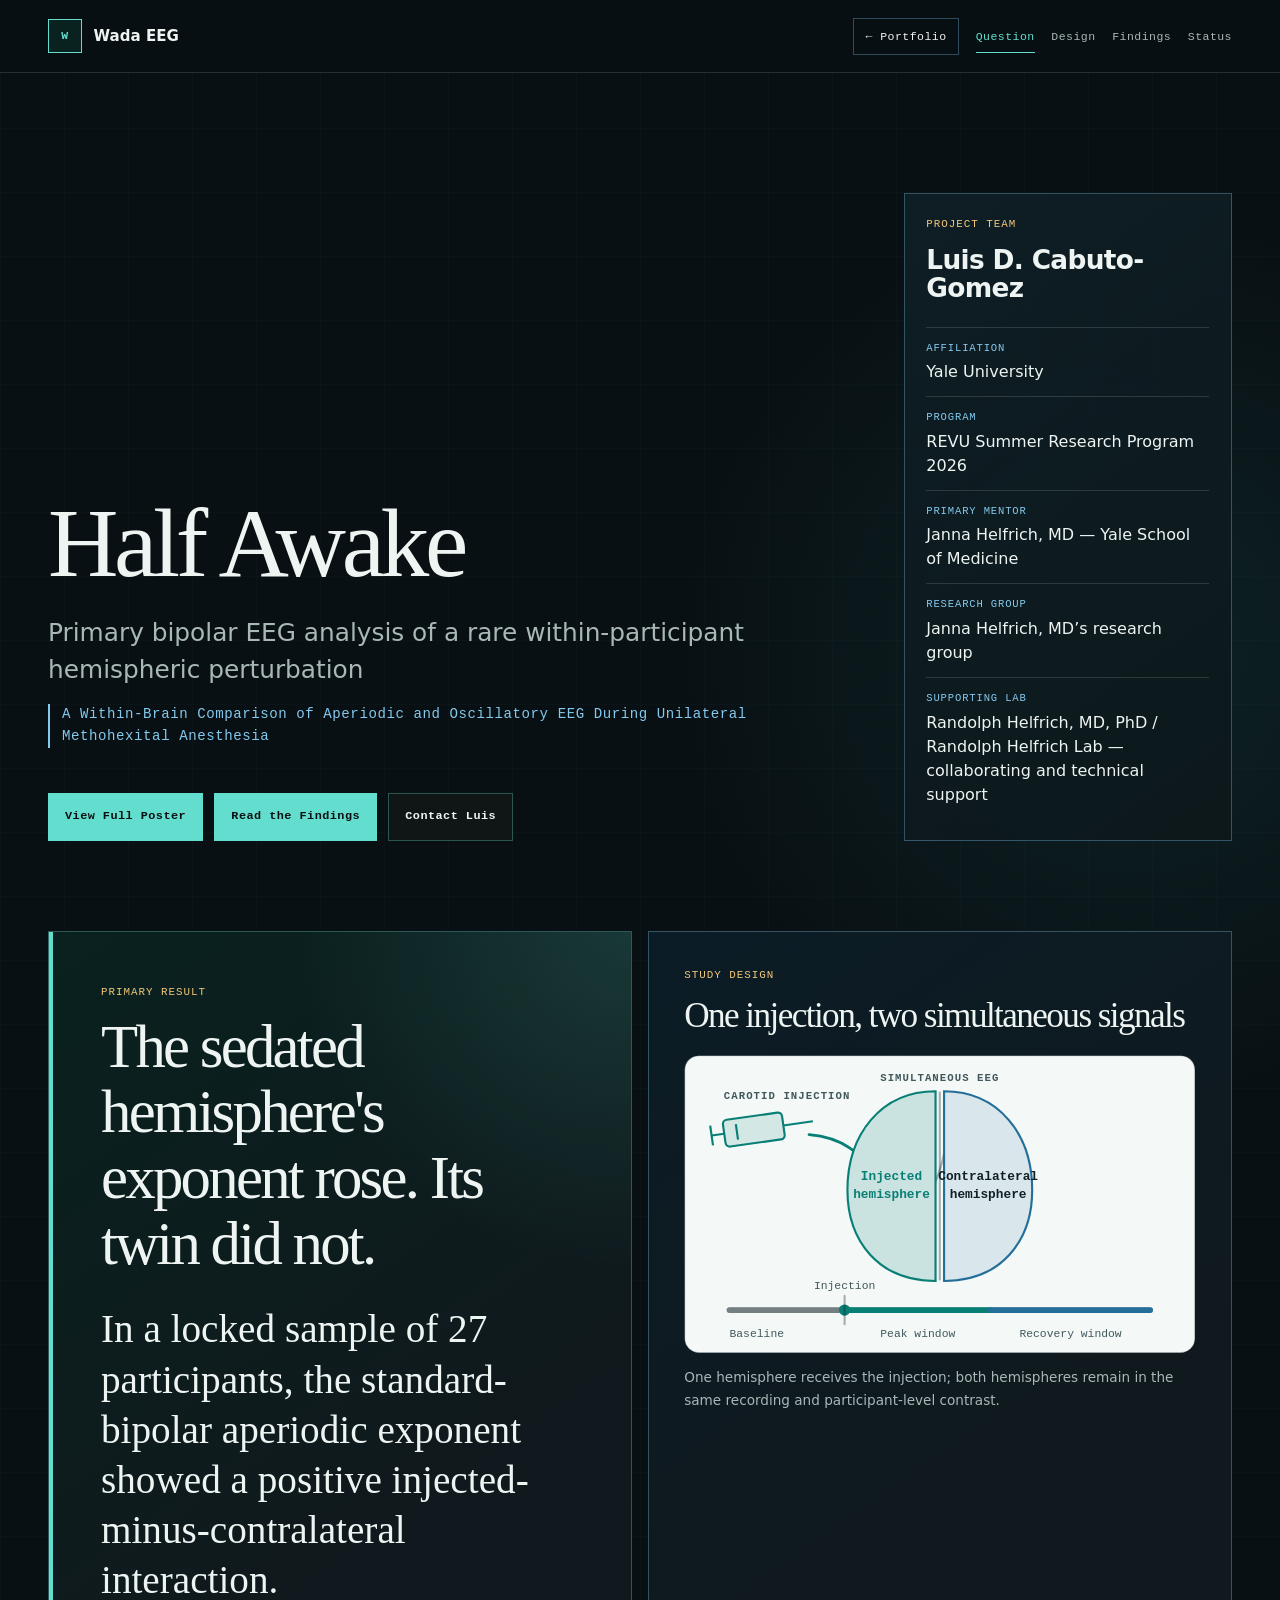
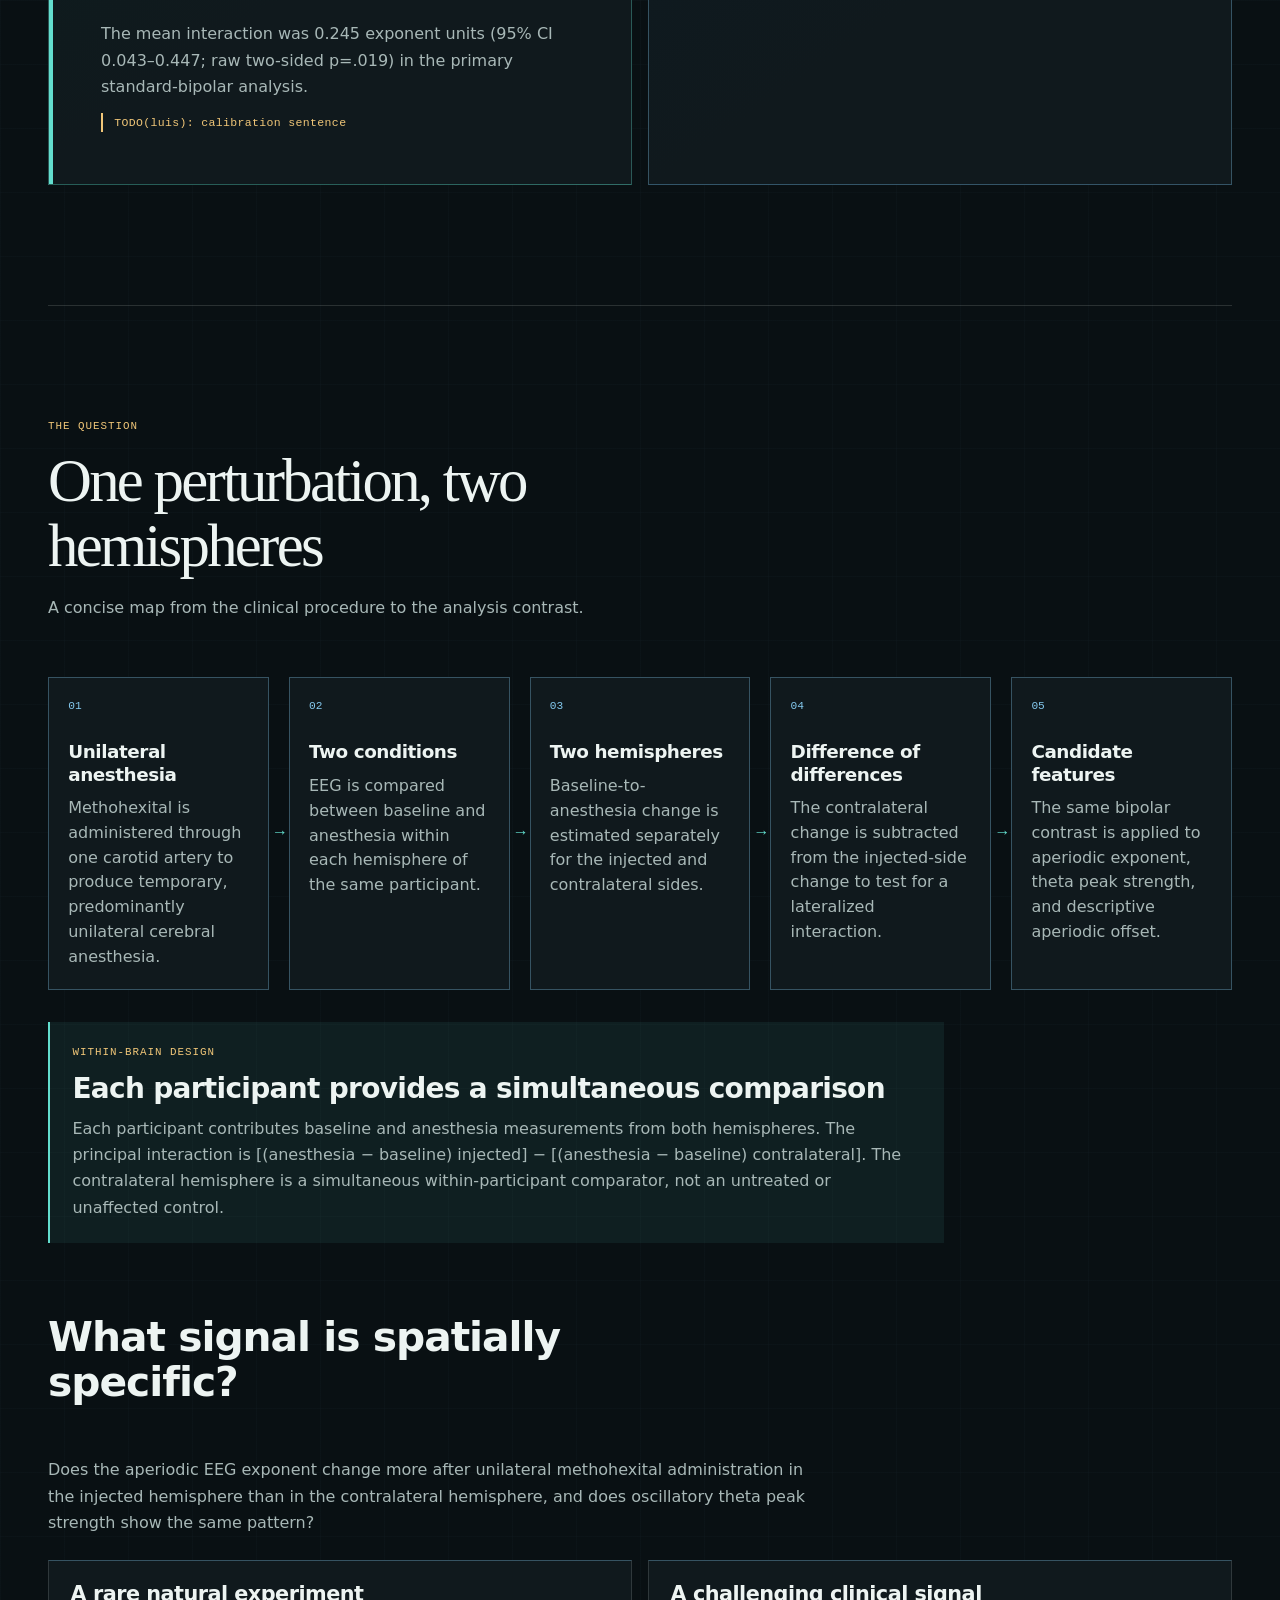
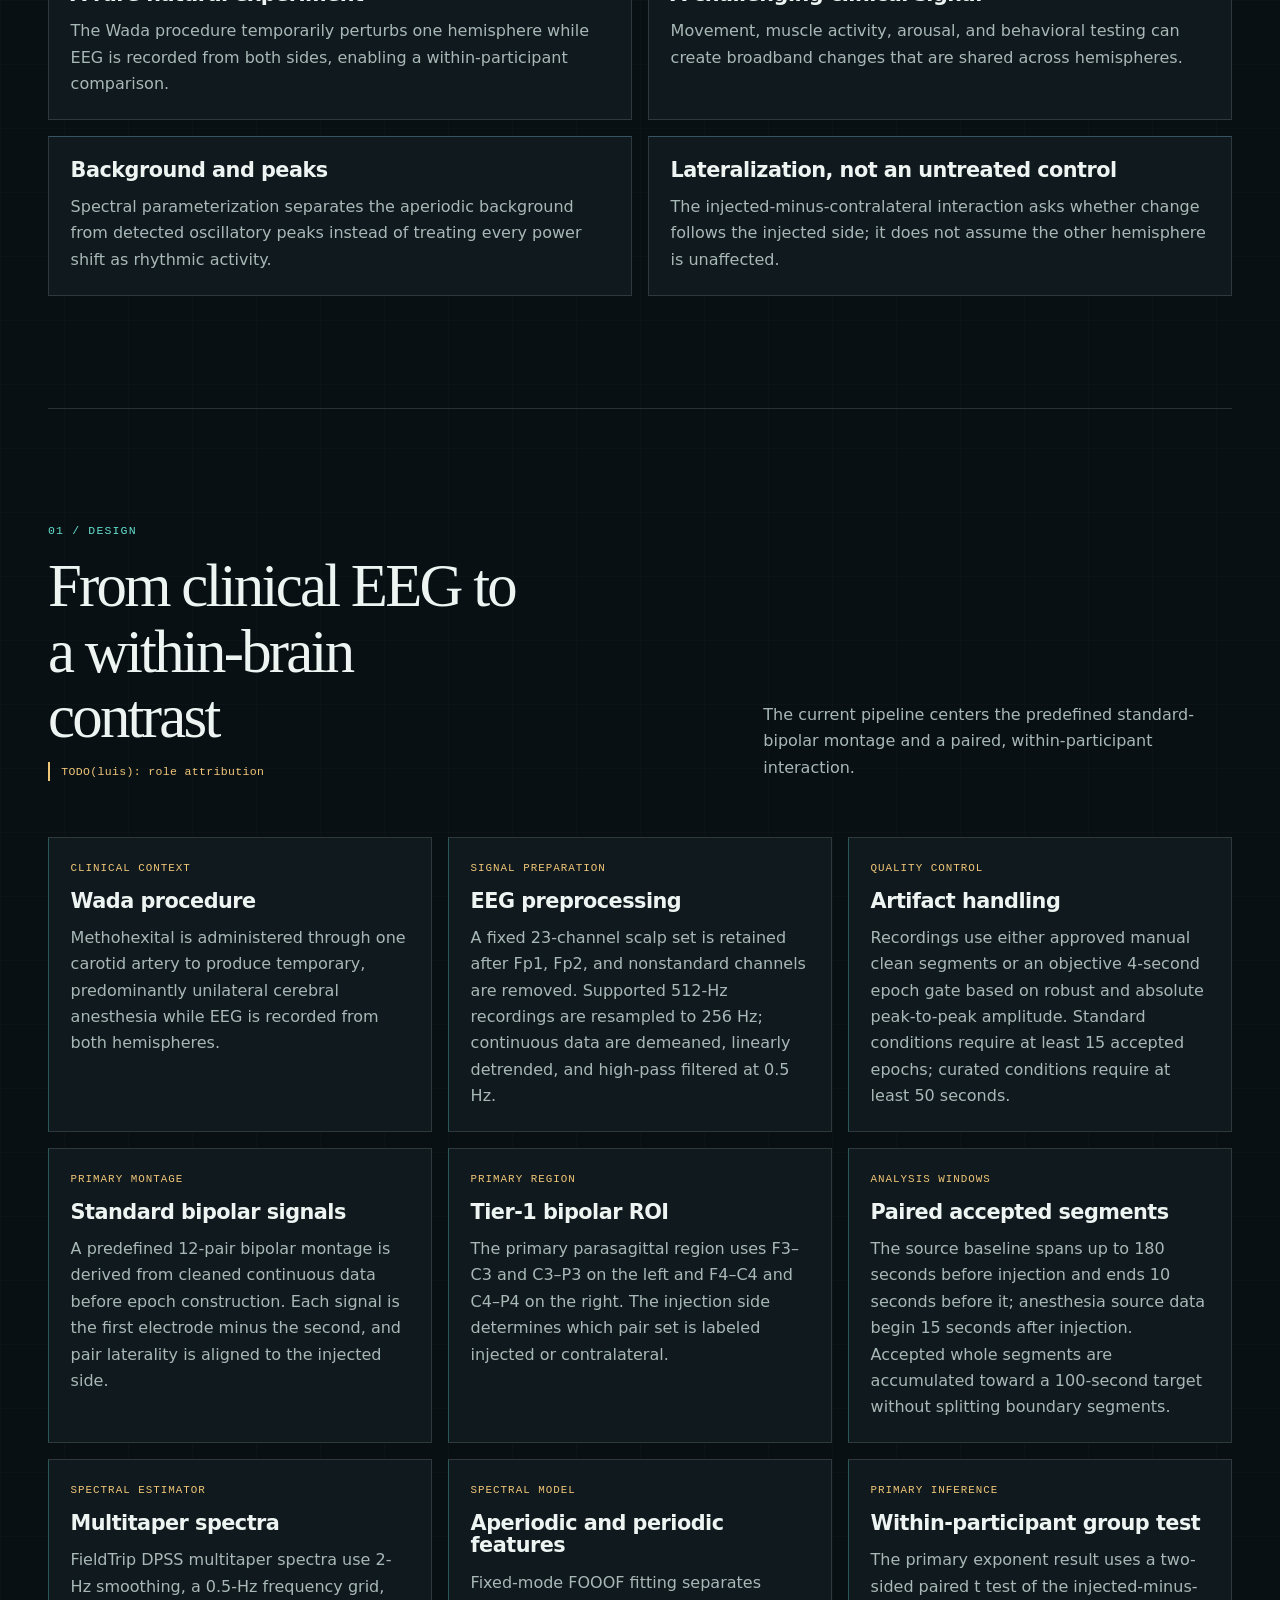
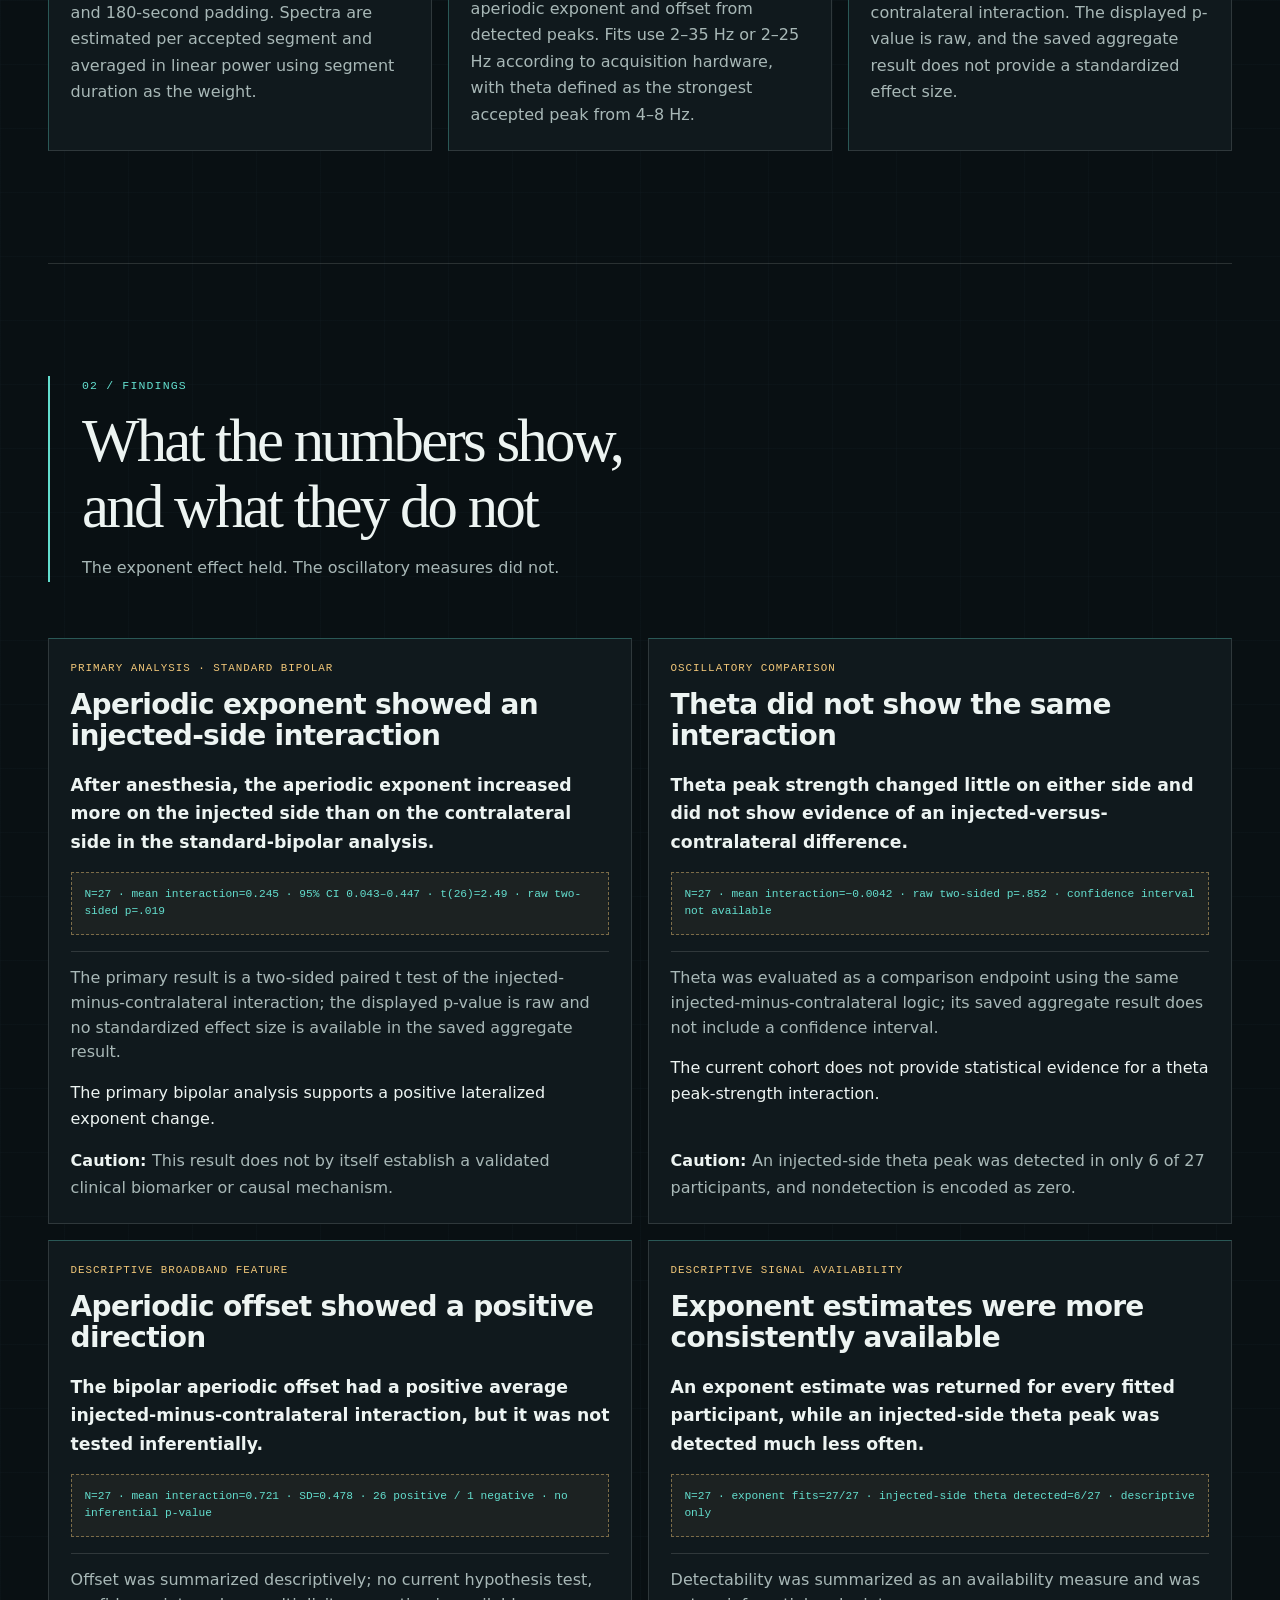
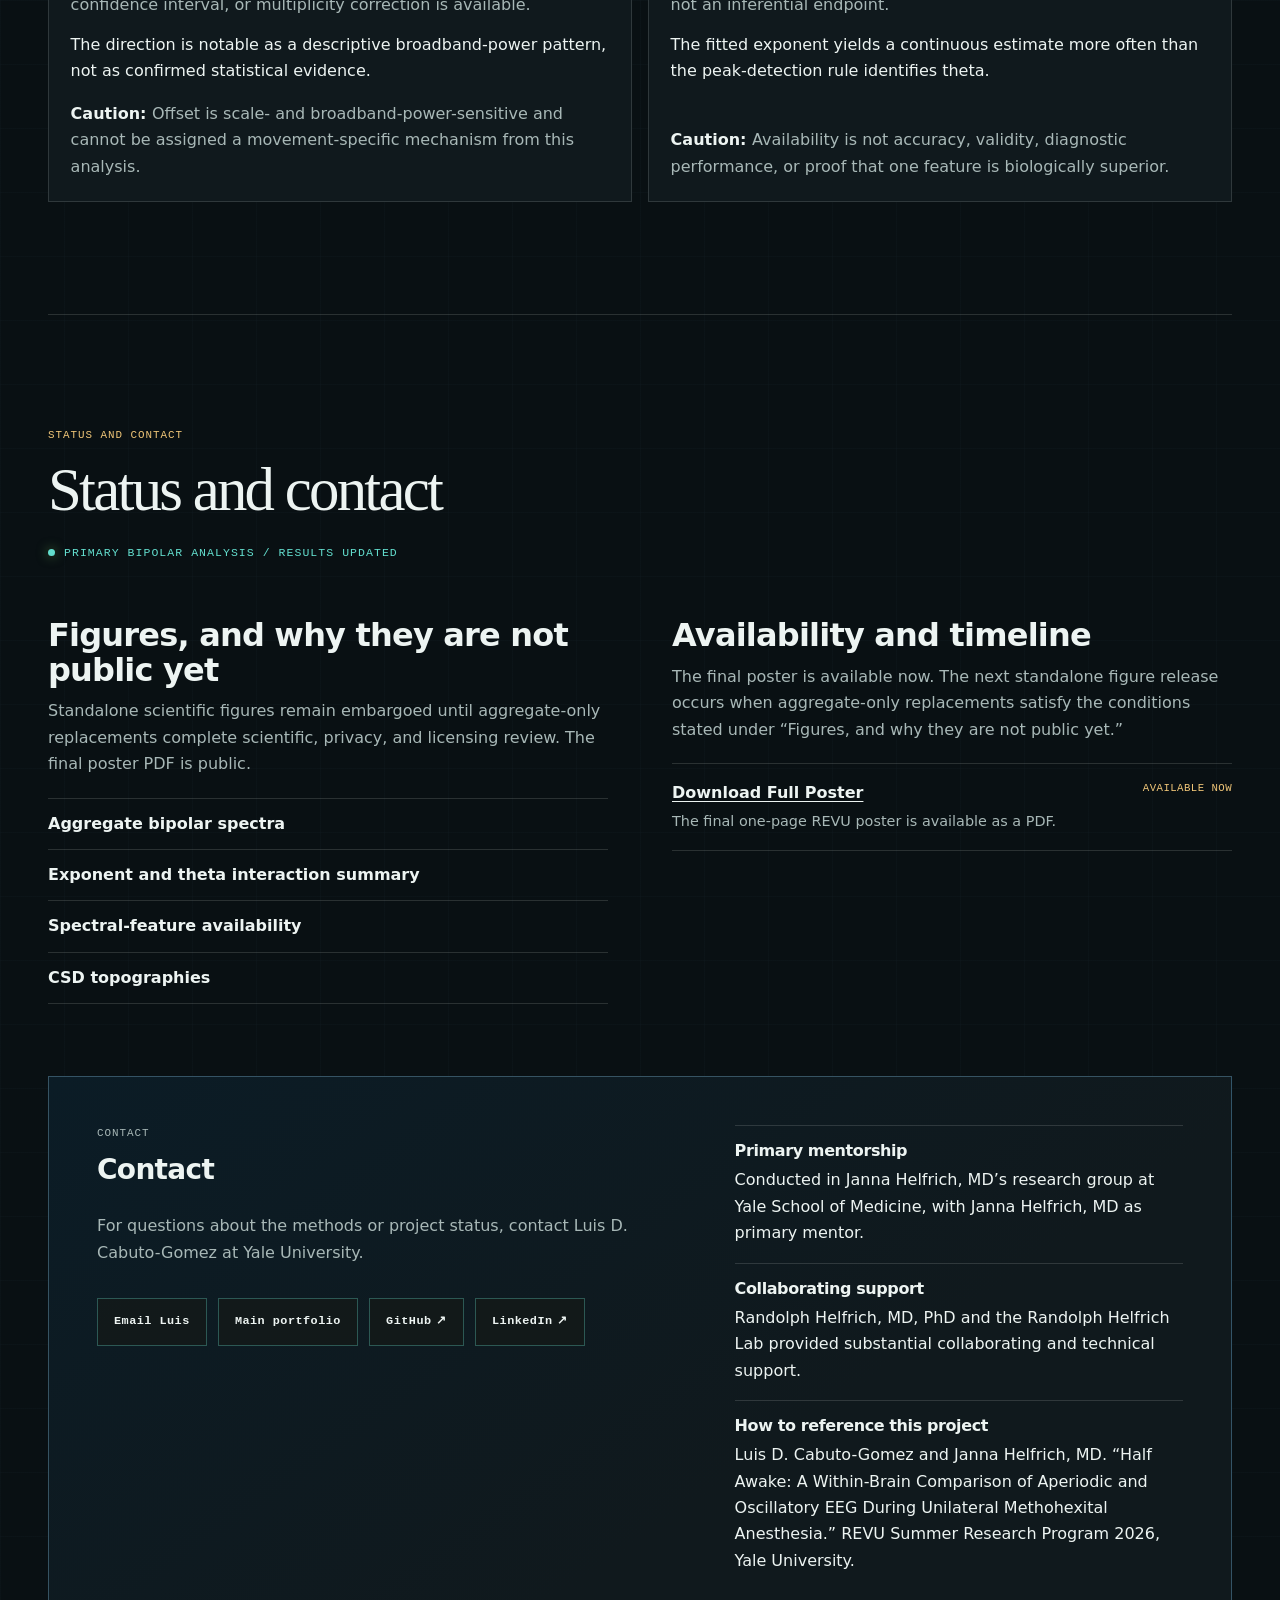
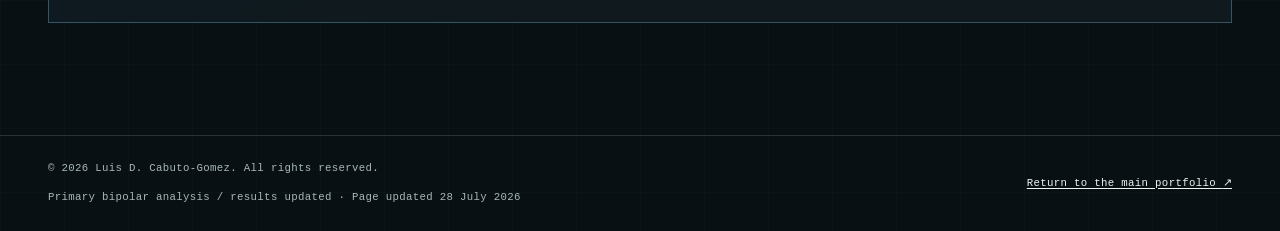
==== commit ed5d8b4a: "feat(wada): publish final poster and focused copy" ====
--- a/wada/index.html
+++ b/wada/index.html
@@ -88,25 +88,24 @@
   <main id="main-content">
     <header class="wada-hero shell" aria-labelledby="wada-title">
       <div class="wada-hero-copy">
-        <p class="wada-status"><span class="status-dot" aria-hidden="true"></span><span>Primary bipolar analysis / results updated</span></p>
         <h1 id="wada-title">Half Awake</h1>
+        <p class="wada-subtitle">Primary bipolar EEG analysis of a rare within-participant hemispheric perturbation</p>
         <p class="wada-poster-title">A Within-Brain Comparison of Aperiodic and Oscillatory EEG During Unilateral Methohexital Anesthesia</p>
-        <p class="wada-subtitle">Primary bipolar EEG analysis of a rare within-participant hemispheric perturbation</p>
 
         <div class="wada-actions" id="hero-actions" aria-label="Project actions">
-          <span class="button button-primary button-unavailable" aria-disabled="true">View Full Poster<span class="button-status">Coming soon</span></span>
-          <a class="button button-primary" href="#findings">Explore the Analysis</a>
+          <a class="button button-primary" href="../assets/wada/poster/wada-eeg-poster.pdf" download>View Full Poster</a>
+          <a class="button button-primary" href="#findings">Read the Findings</a>
           <a class="button" href="mailto:luis.cabuto@yale.edu?subject=Wada%20EEG%20project">Contact Luis</a>
         </div>
-        <p class="wada-short-url"><span aria-hidden="true">↳</span> <span>ldcabutogomez.github.io/wada/</span></p>
       </div>
 
       <div class="hero-snapshot">
         <div class="takeaway-card">
           <p class="card-kicker">Primary result</p>
-          <h2 id="takeaway-title">The result, at a glance</h2>
-          <p class="takeaway-statement">In a frozen cohort of 27 participants, the standard-bipolar aperiodic exponent showed a positive injected-minus-contralateral interaction.</p>
+          <h2 id="takeaway-title">The sedated hemisphere's exponent rose. Its twin did not.</h2>
+          <p class="takeaway-statement">In a locked sample of 27 participants, the standard-bipolar aperiodic exponent showed a positive injected-minus-contralateral interaction.</p>
           <p class="takeaway-note">The mean interaction was 0.245 exponent units (95% CI 0.043–0.447; raw two-sided p=.019) in the primary standard-bipolar analysis.</p>
+          <p class="author-todo">TODO(luis): calibration sentence</p>
         </div>
         <div class="schematic-shell" aria-labelledby="schematic-title">
           <p class="card-kicker">Study design</p>
@@ -261,6 +260,7 @@
         <div>
           <p class="section-index">01 / Design</p>
           <h2 id="methods-title">From clinical EEG to a within-brain contrast</h2>
+          <p class="author-todo">TODO(luis): role attribution</p>
         </div>
         <p>The current pipeline centers the predefined standard-bipolar montage and a paired, within-participant interaction.</p>
       </div>
@@ -316,8 +316,8 @@
     <section class="wada-section shell findings-section" id="findings" aria-labelledby="results-title" data-nav-section>
       <header class="findings-heading">
         <p class="section-index">02 / Findings</p>
-        <h2 id="results-title">Primary bipolar findings</h2>
-        <p>Aggregate results distinguish the primary exponent interaction from oscillatory and descriptive comparison measures.</p>
+        <h2 id="results-title">What the numbers show, and what they do not</h2>
+        <p>The exponent effect held. The oscillatory measures did not.</p>
       </header>
       <div class="result-grid" id="result-grid">
         <article class="result-card">
@@ -362,90 +362,40 @@
     <section class="wada-section shell status-section" id="status" aria-labelledby="status-title" data-nav-section>
       <div class="status-heading">
         <p class="card-kicker">Status and contact</p>
-        <h2 id="status-title">What is available now</h2>
+        <h2 id="status-title">Status and contact</h2>
+        <p class="wada-status status-current"><span class="status-dot" aria-hidden="true"></span><span>Primary bipolar analysis / results updated</span></p>
       </div>
 
       <div class="status-grid">
         <div class="status-block" aria-labelledby="figures-title">
-          <h3 id="figures-title">Explore the analysis</h3>
-          <p>Candidate figures remain private until scientific, privacy, and licensing review is complete; CSD is retained only for candidate topographic visualization.</p>
+          <h3 id="figures-title">Figures, and why they are not public yet</h3>
+          <p>Standalone scientific figures remain embargoed until aggregate-only replacements complete scientific, privacy, and licensing review. The final poster PDF is public.</p>
           <ul class="status-list" id="figures">
-            <li>
-              <div>
-                <h4>Aggregate bipolar spectra</h4>
-                <p>Candidate exports summarize group-level spectra before and during anesthesia for the injected and contralateral hemispheres.</p>
-              </div>
-              <span>Scientific and privacy review pending</span>
+            <li class="status-list-title-only">
+              <h4>Aggregate bipolar spectra</h4>
             </li>
-            <li>
-              <div>
-                <h4>Exponent and theta interaction summary</h4>
-                <p>The available analysis export contains individual derived points and trajectories, so it is not being displayed publicly.</p>
-              </div>
-              <span>Participant-level display not approved</span>
+            <li class="status-list-title-only">
+              <h4>Exponent and theta interaction summary</h4>
             </li>
-            <li>
-              <div>
-                <h4>Spectral-feature availability</h4>
-                <p>A candidate aggregate chart contrasts complete aperiodic fits with less frequent detection of oscillatory peaks.</p>
-              </div>
-              <span>Review pending</span>
+            <li class="status-list-title-only">
+              <h4>Spectral-feature availability</h4>
             </li>
-            <li>
-              <div>
-                <h4>CSD topographies</h4>
-                <p>CSD is retained here only for candidate spatial topographies; no CSD numerical or inferential result is reported on this page.</p>
-              </div>
-              <span>Visualization only / not approved for public display</span>
+            <li class="status-list-title-only">
+              <h4>CSD topographies</h4>
             </li>
           </ul>
         </div>
 
         <div class="status-block" aria-labelledby="resources-title">
-          <h3 id="resources-title">Continue exploring</h3>
-          <p>Downloads remain unavailable until each resource passes its required scientific, privacy, and licensing review.</p>
+          <h3 id="resources-title">Availability and timeline</h3>
+          <p>The final poster is available now. The next standalone figure release occurs when aggregate-only replacements satisfy the conditions stated under “Figures, and why they are not public yet.”</p>
           <ul class="status-list" id="resource-grid">
             <li>
               <div>
-                <h4>Download Full Poster</h4>
-                <p>The current poster contains participant-level clinical material and is not approved for public release.</p>
+                <h4><a href="../assets/wada/poster/wada-eeg-poster.pdf" download>Download Full Poster</a></h4>
+                <p>The final one-page REVU poster is available as a PDF.</p>
               </div>
-              <span>Coming soon</span>
-            </li>
-            <li>
-              <div>
-                <h4>Read Abstract</h4>
-                <p>The available abstract is a draft and contains language that requires scientific revision.</p>
-              </div>
-              <span>Coming soon</span>
-            </li>
-            <li>
-              <div>
-                <h4>Methods Supplement</h4>
-                <p>No separately approved public methods supplement is available.</p>
-              </div>
-              <span>Coming soon</span>
-            </li>
-            <li>
-              <div>
-                <h4>View Selected Figures</h4>
-                <p>Candidate figures remain under scientific, privacy, and licensing review.</p>
-              </div>
-              <span>Coming soon</span>
-            </li>
-            <li>
-              <div>
-                <h4>View Code</h4>
-                <p>Repository visibility, licensing, and public-release approval have not been established.</p>
-              </div>
-              <span>Coming soon</span>
-            </li>
-            <li>
-              <div>
-                <h4><a href="mailto:luis.cabuto@yale.edu?subject=Wada%20EEG%20project">Contact Luis</a></h4>
-                <p>Ask a question about the methods, primary findings, or project status.</p>
-              </div>
-              <span>Available</span>
+              <span>Available now</span>
             </li>
           </ul>
         </div>
@@ -454,8 +404,8 @@
       <div class="contact-panel">
         <div>
           <p class="card-kicker">Contact</p>
-          <h3 id="contact-title">Questions are welcome</h3>
-          <p>For questions about the methods, project status, or future poster release, contact Luis D. Cabuto-Gomez at Yale University.</p>
+          <h3 id="contact-title">Contact</h3>
+          <p>For questions about the methods or project status, contact Luis D. Cabuto-Gomez at Yale University.</p>
           <div class="contact-links" id="contact-links">
             <a class="button" href="mailto:luis.cabuto@yale.edu?subject=Wada%20EEG%20project">Email Luis</a>
             <a class="button" href="../">Main portfolio</a>
--- a/wada/wada.css
+++ b/wada/wada.css
@@ -228,6 +228,10 @@
   line-height: 1.5;
 }
 
+.wada-subtitle + .wada-poster-title {
+  margin-top: 1rem;
+}
+
 .wada-poster-title {
   display: inline-block;
   max-width: 55rem;
@@ -399,6 +403,21 @@
   max-width: 42rem;
 }
 
+.status-current {
+  margin-top: 1.25rem;
+  margin-bottom: 0;
+}
+
+.author-todo {
+  padding-left: 0.7rem;
+  margin: 0.75rem 0 0;
+  border-left: 2px solid var(--amber);
+  color: var(--amber);
+  font-family: var(--mono);
+  font-size: 0.72rem;
+  letter-spacing: 0.03em;
+}
+
 .status-grid {
   display: grid;
   gap: clamp(2rem, 6vw, 4rem);
@@ -446,6 +465,15 @@
   font-size: 0.67rem;
   letter-spacing: 0.04em;
   text-transform: uppercase;
+}
+
+.status-list .status-list-title-only {
+  display: block;
+  padding-block: 0.75rem;
+}
+
+.status-list-title-only h4 {
+  margin: 0;
 }
 
 .takeaway-card {
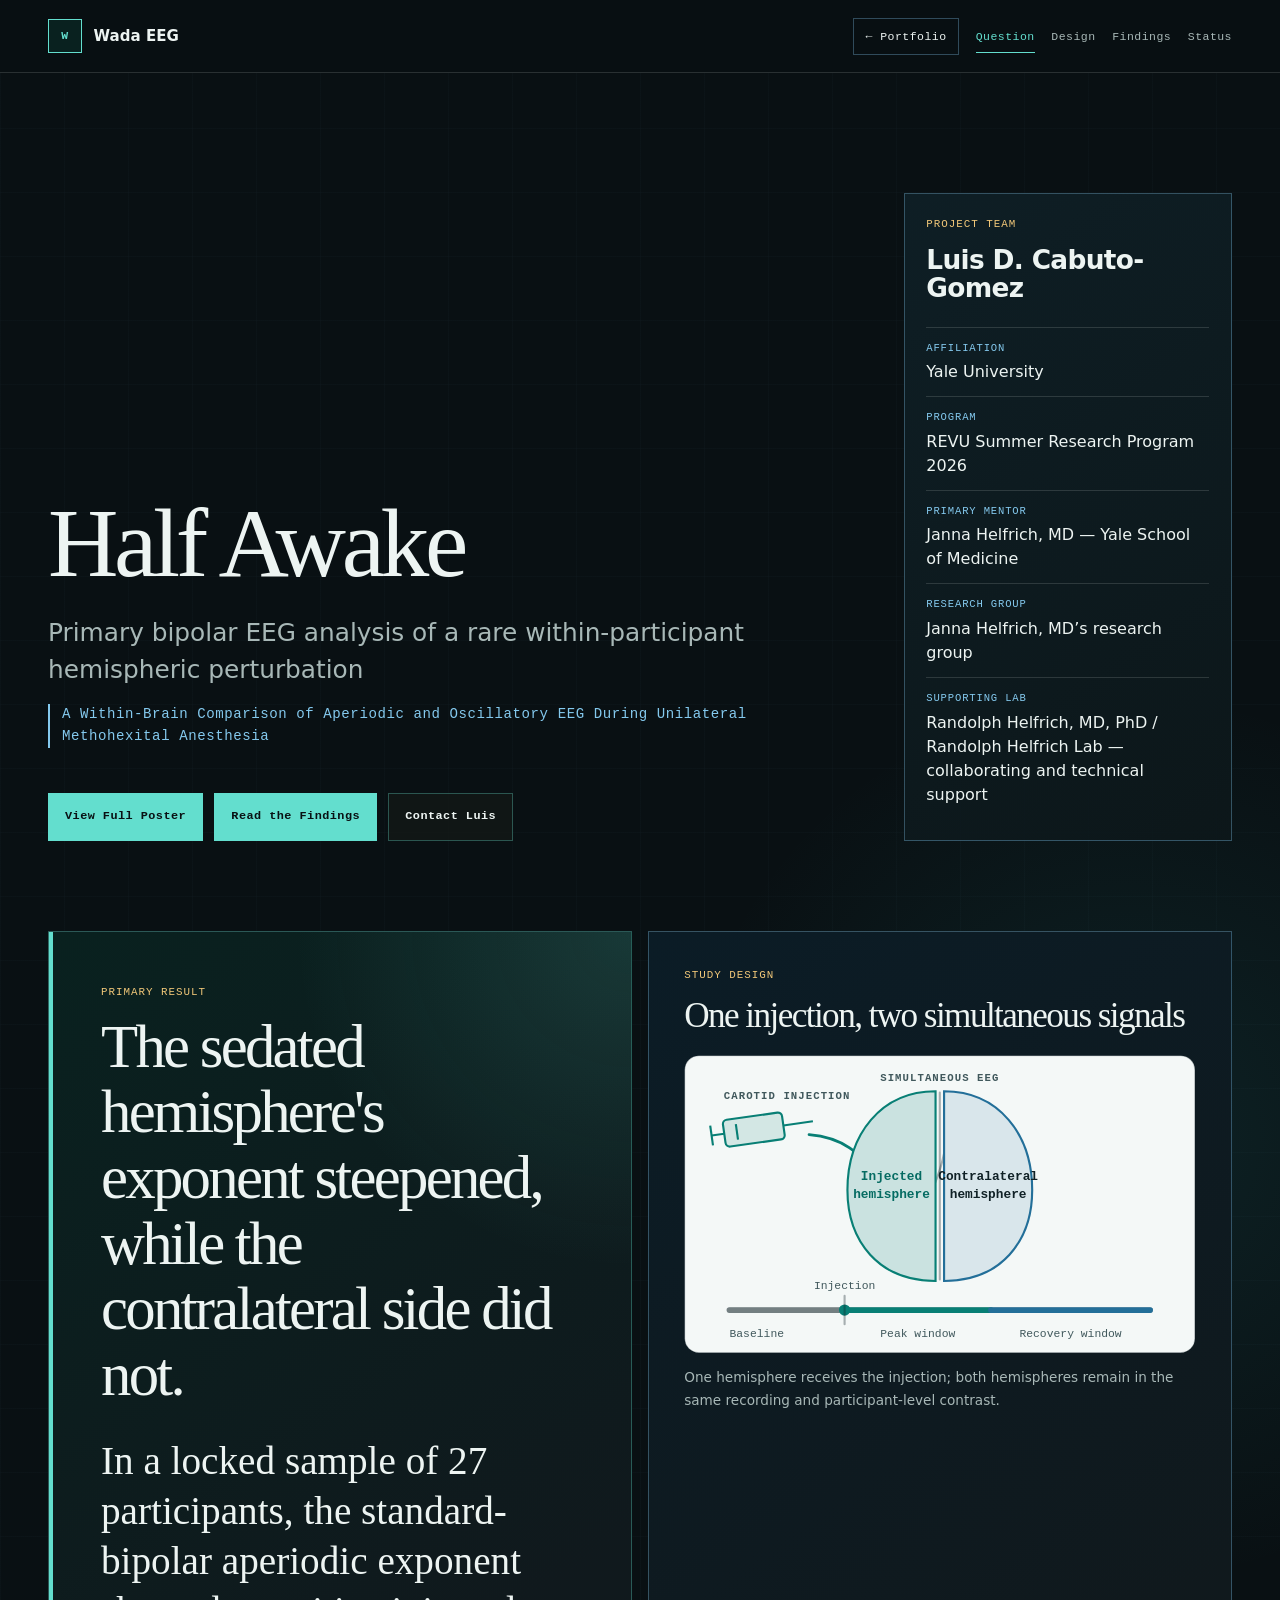
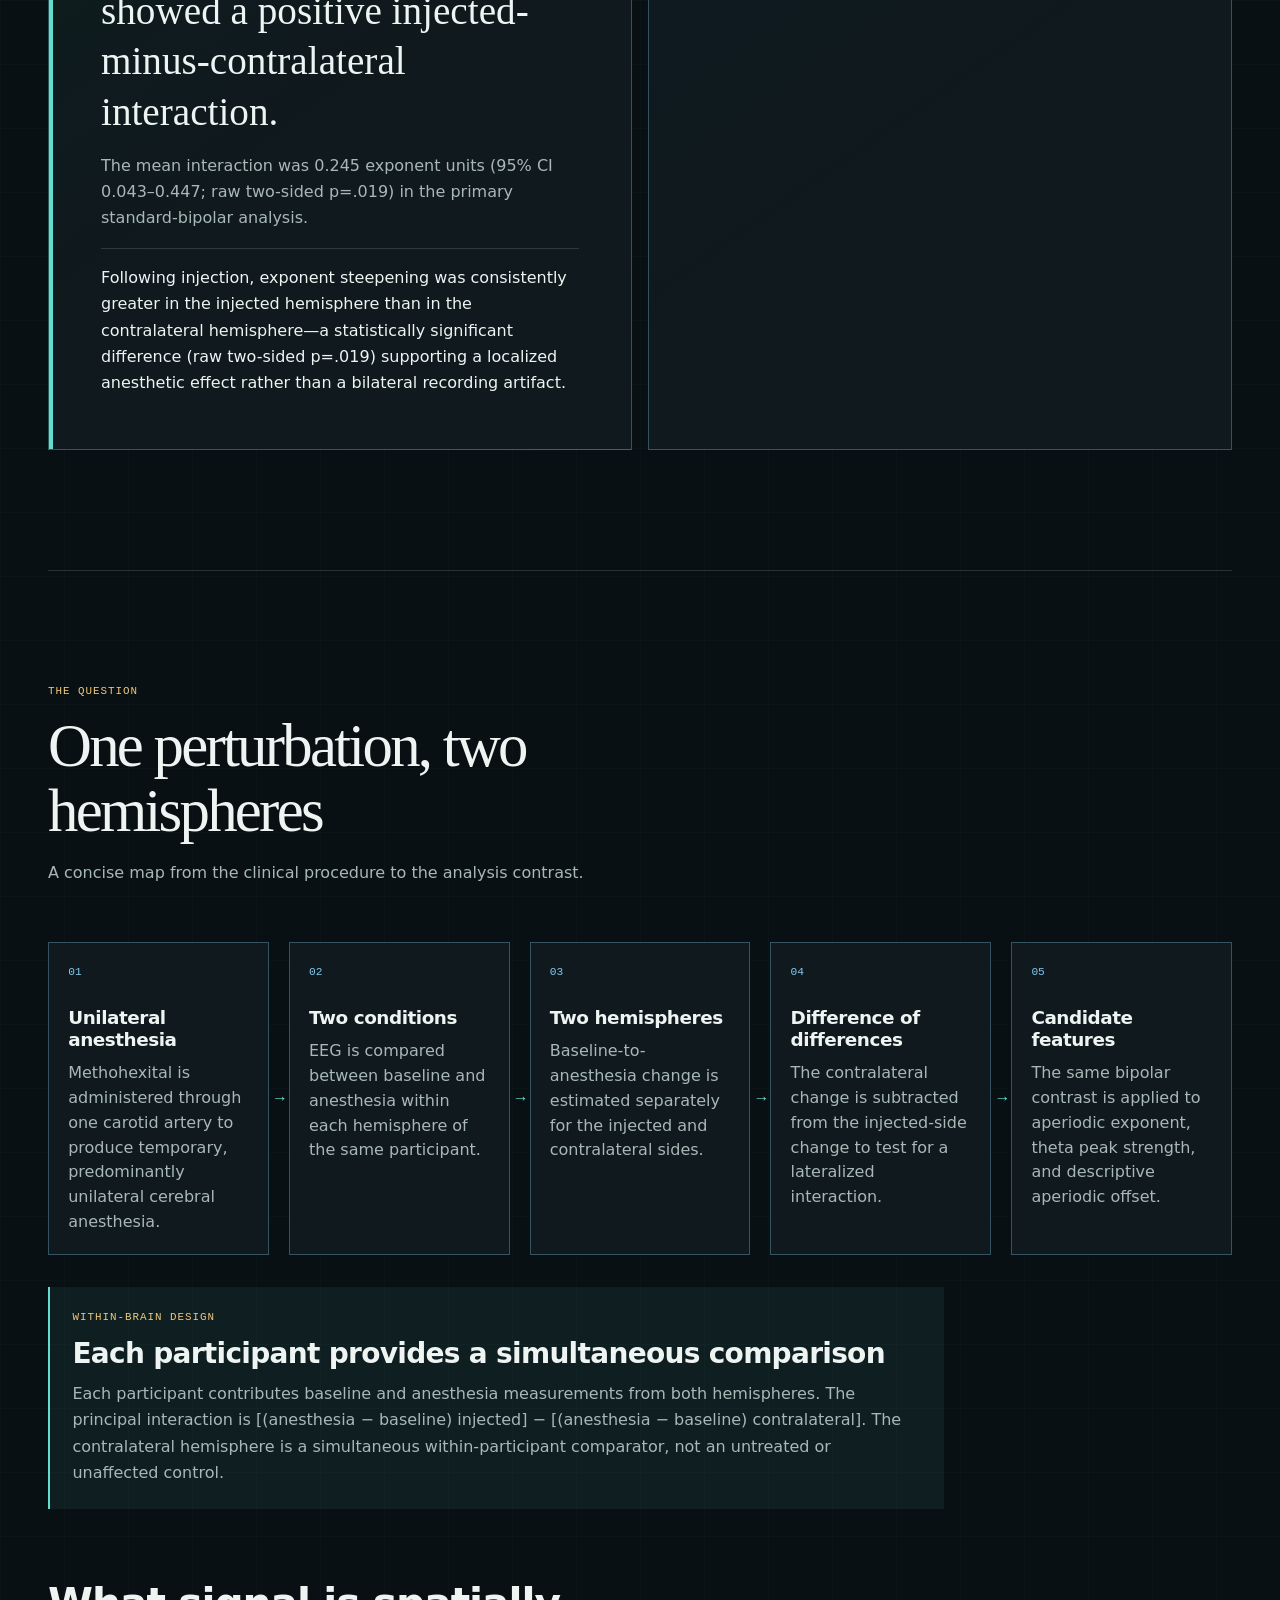
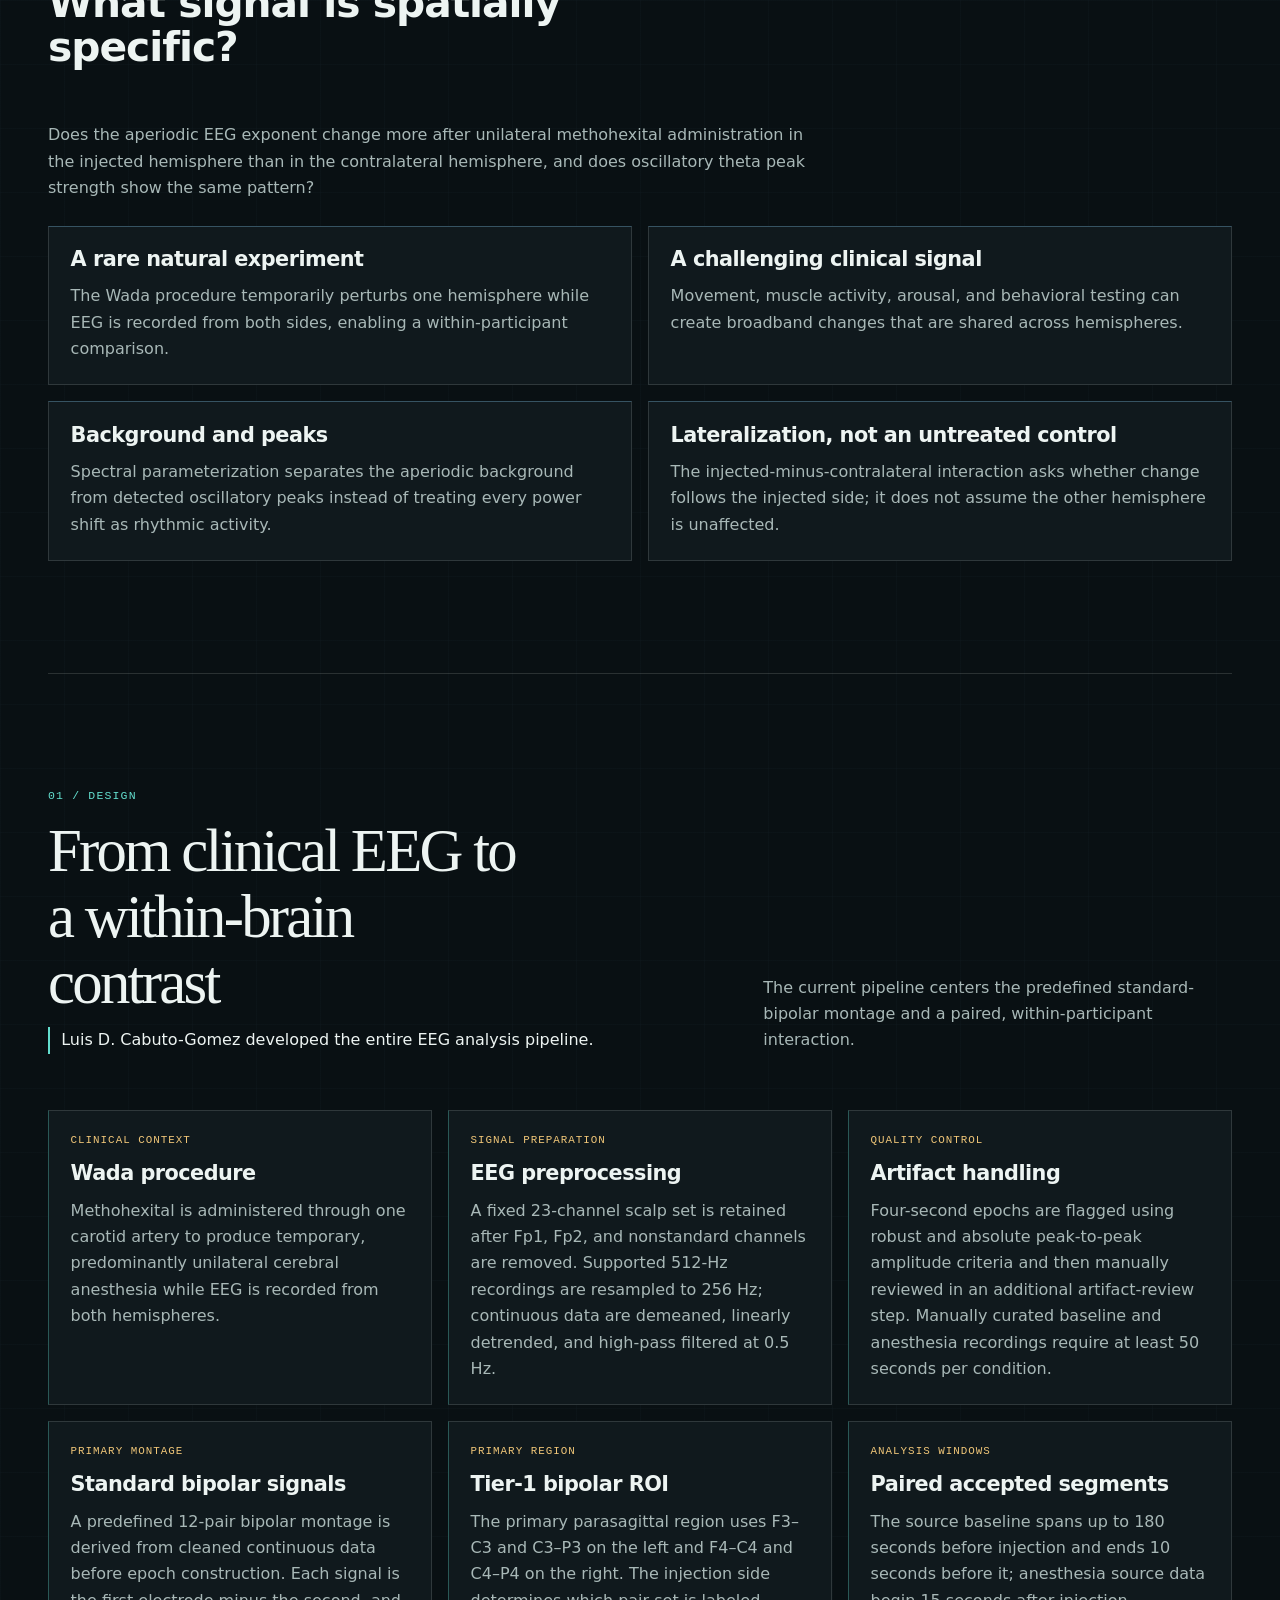
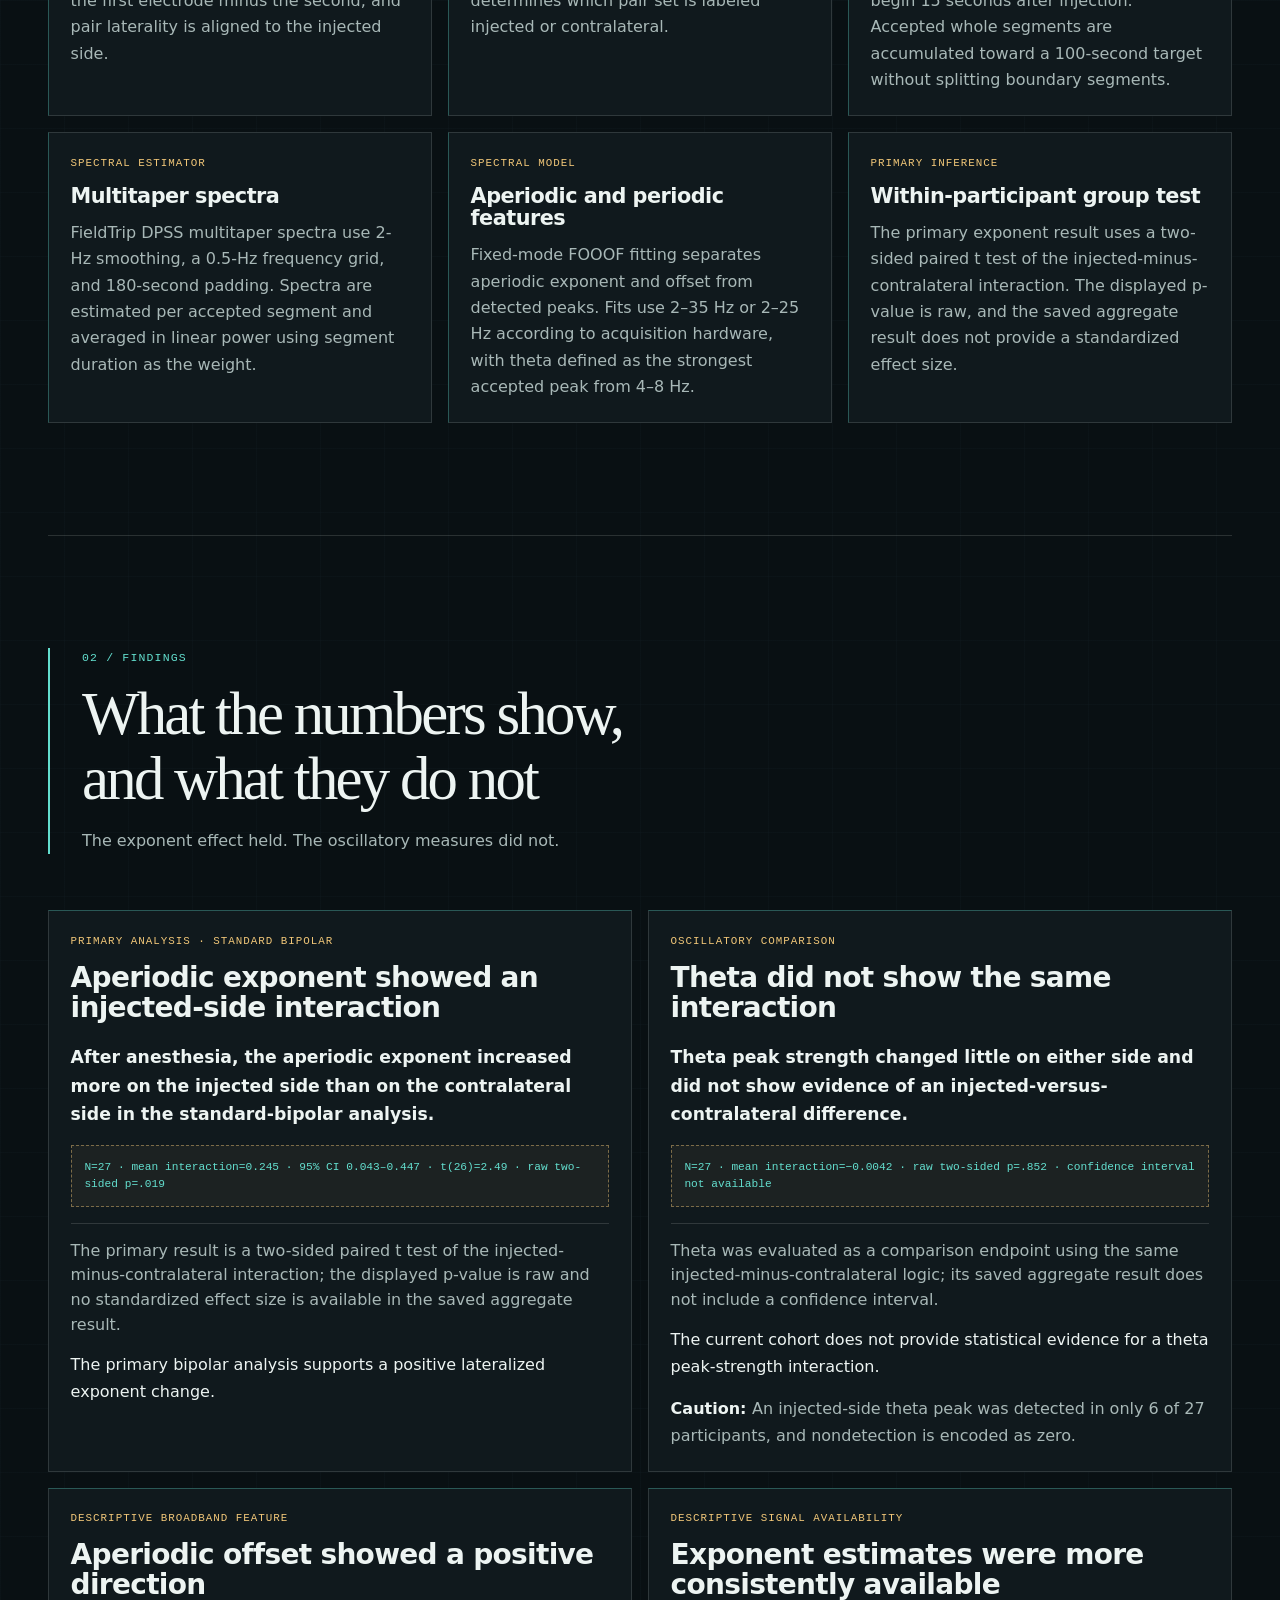
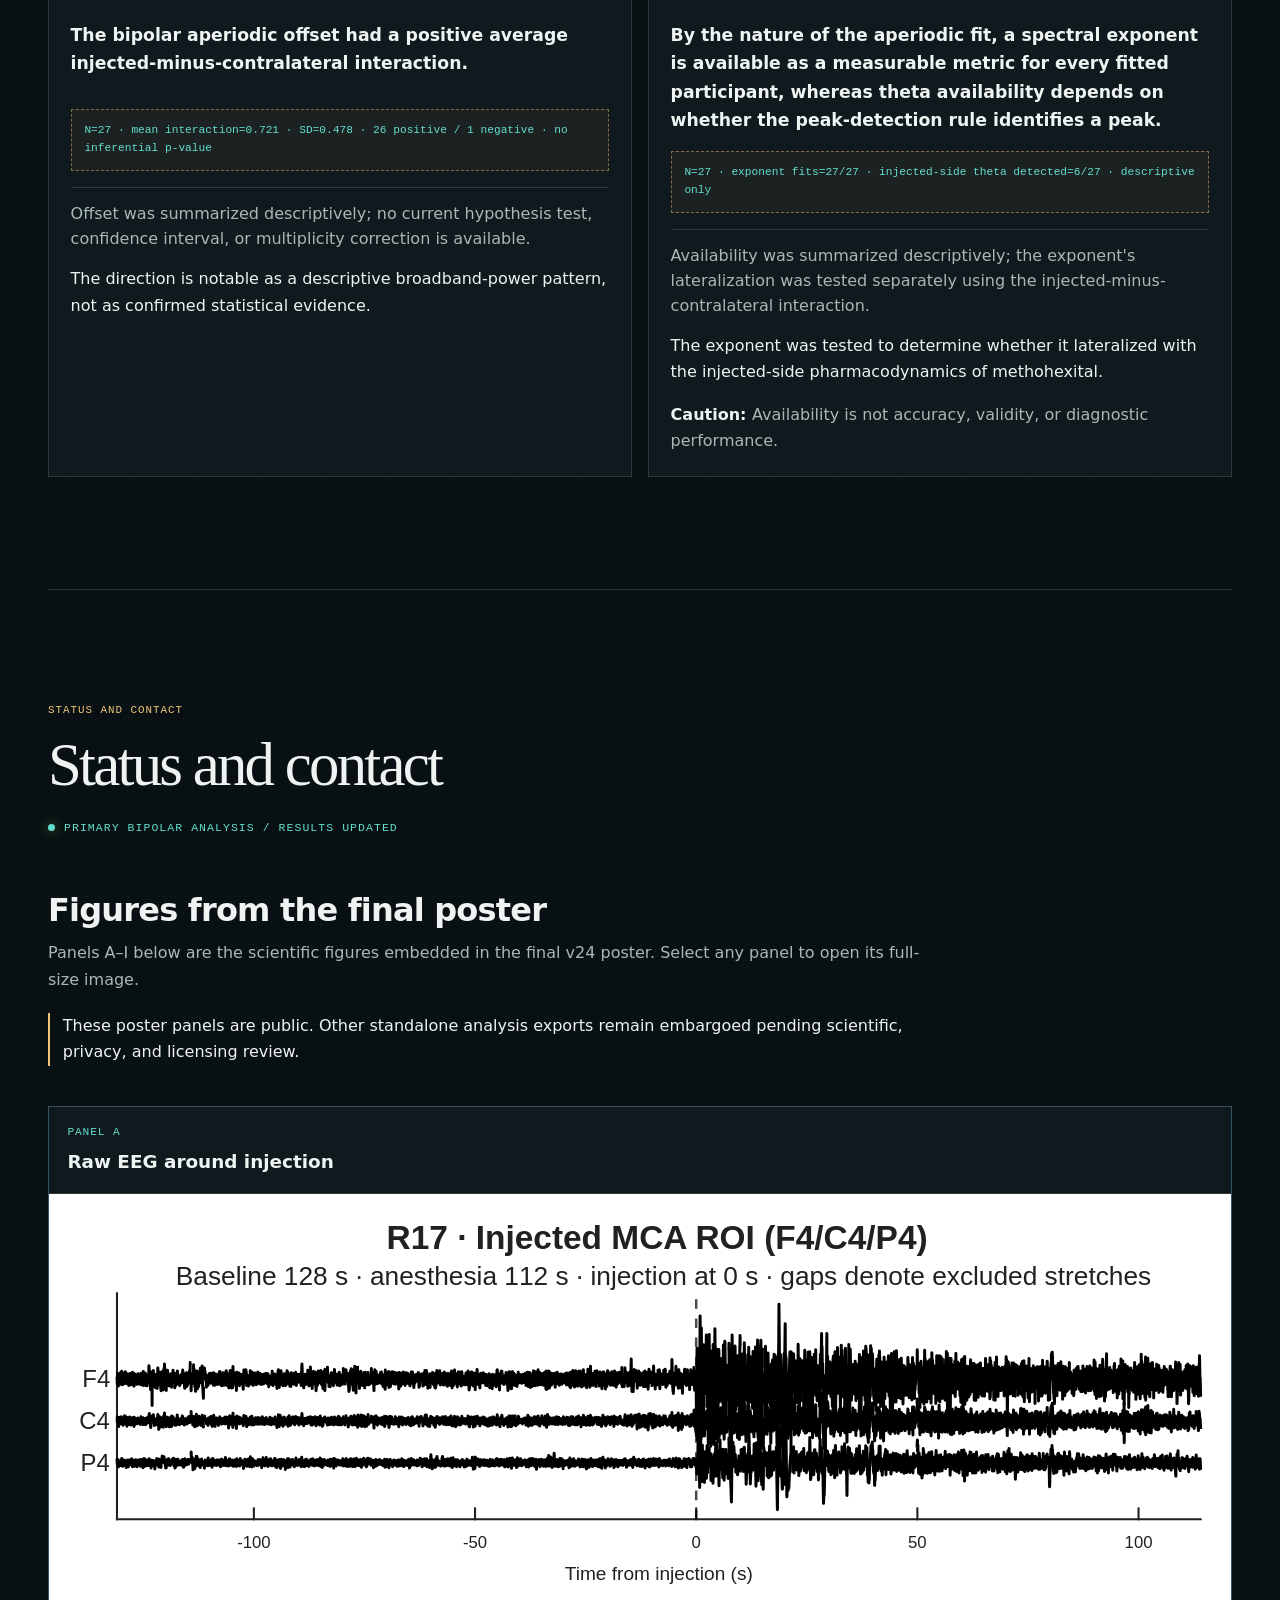
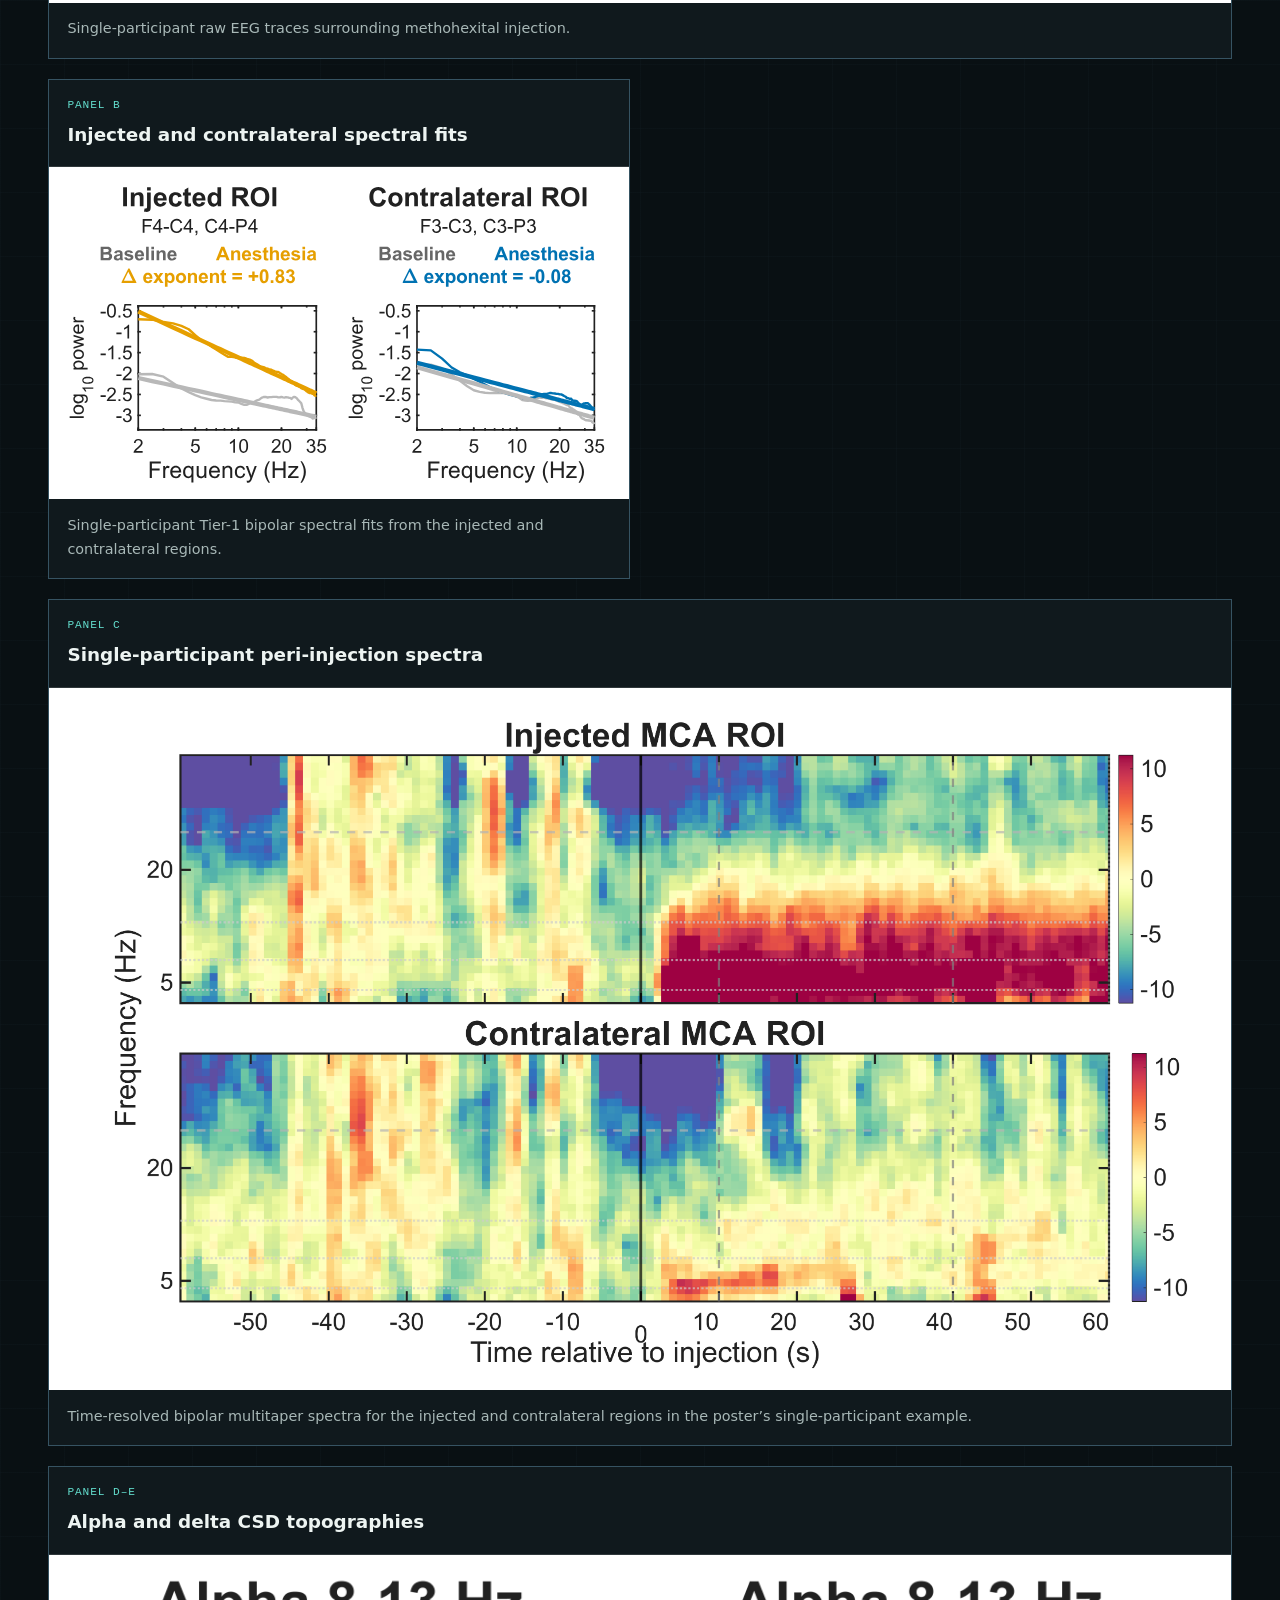
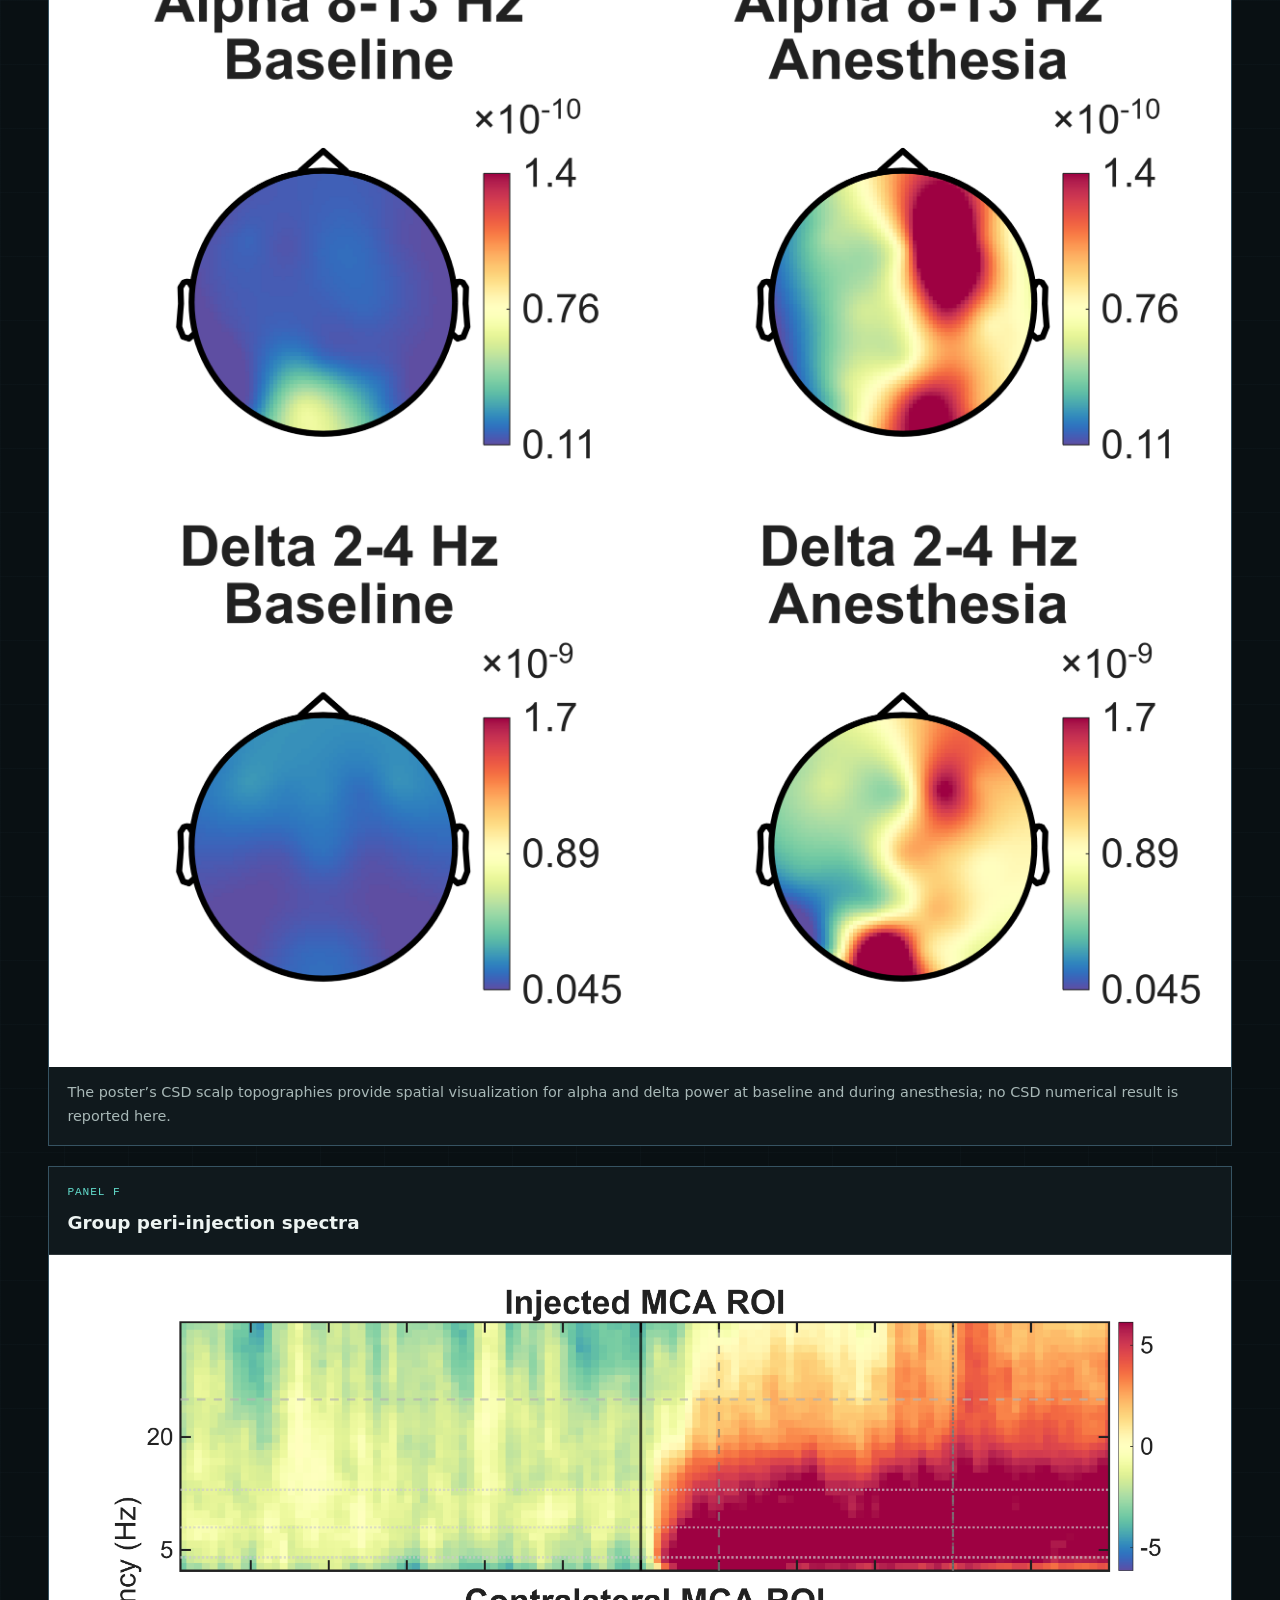
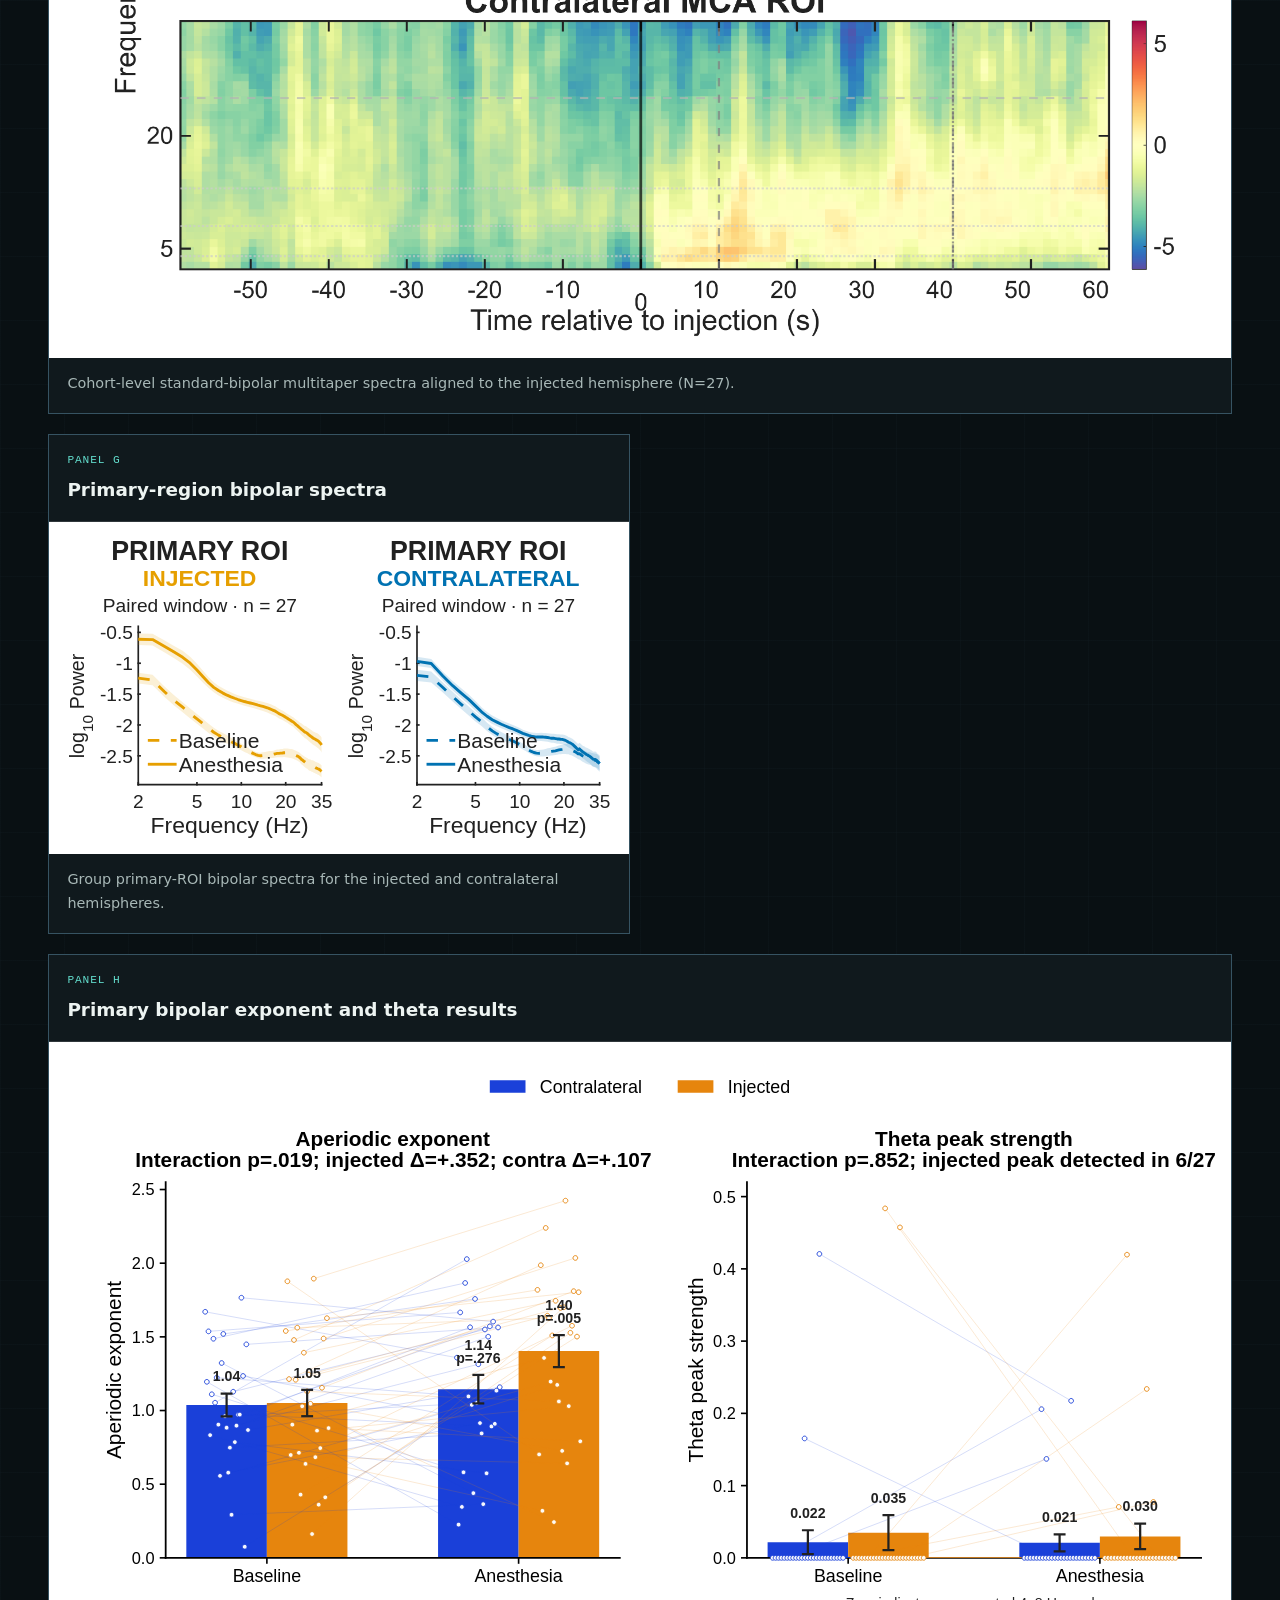
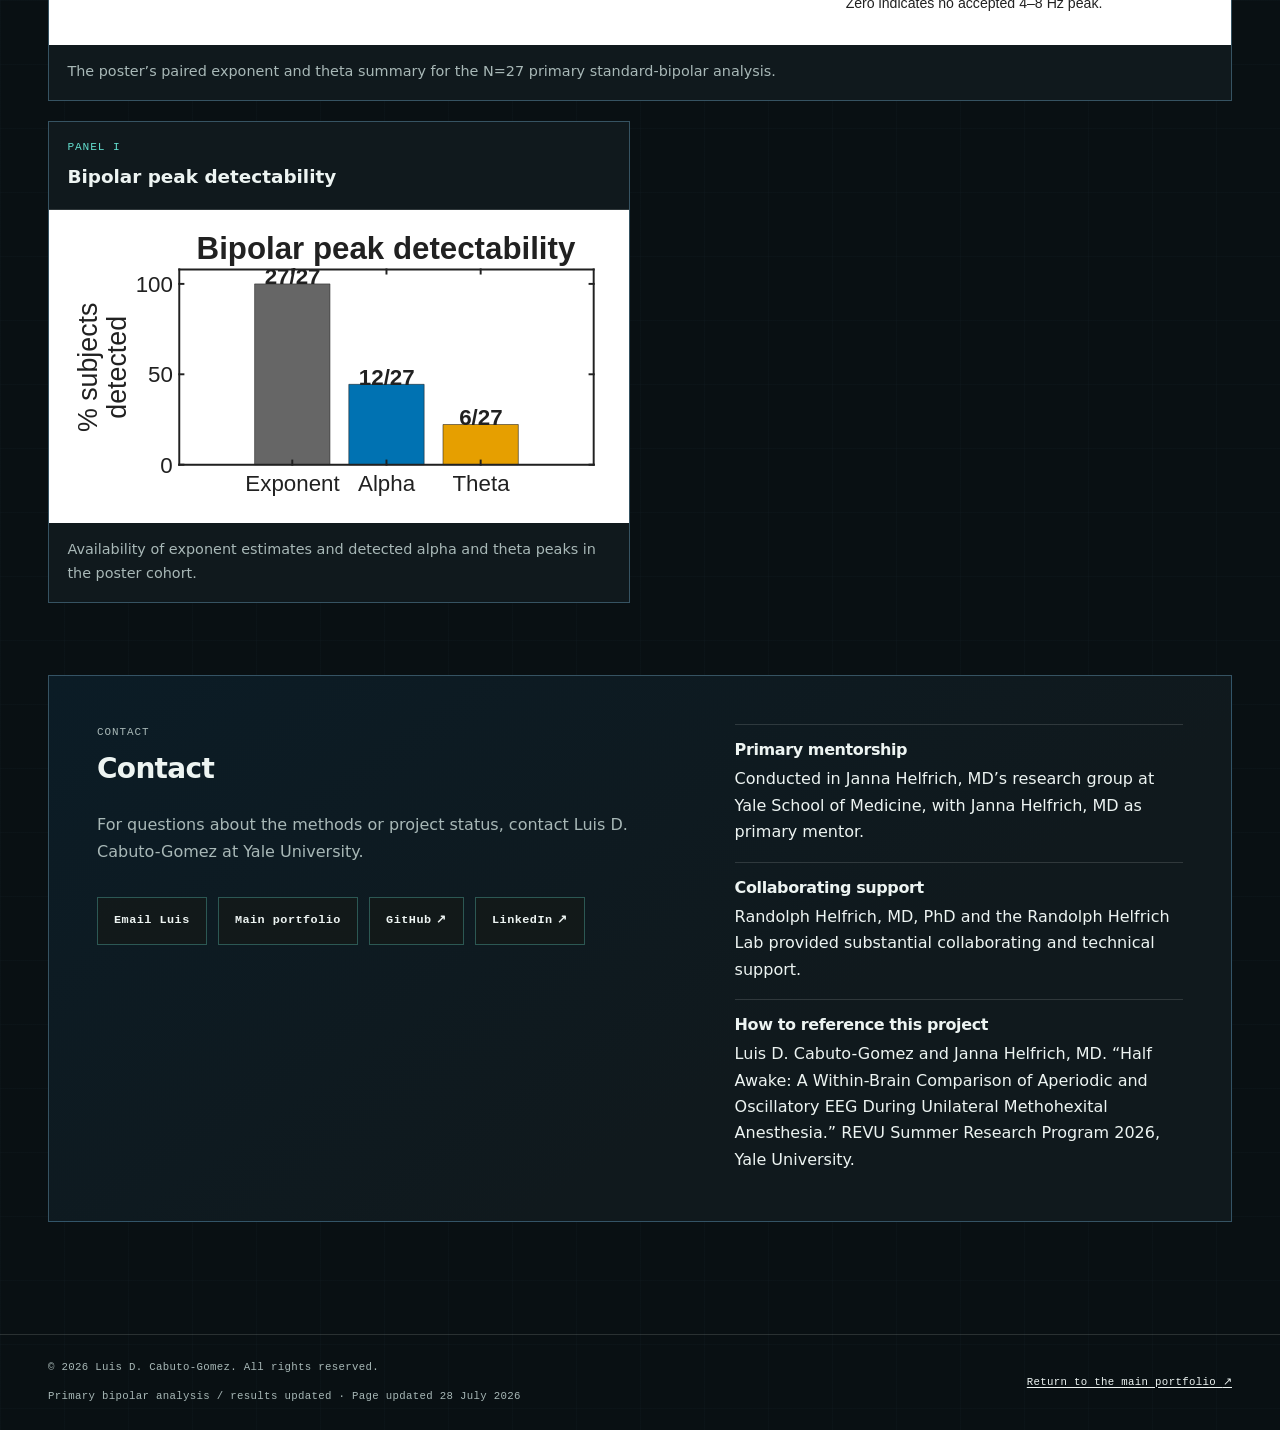
==== commit 19bc7a95: "feat(wada): publish final poster figure gallery" ====
--- a/wada/index.html
+++ b/wada/index.html
@@ -102,10 +102,10 @@
       <div class="hero-snapshot">
         <div class="takeaway-card">
           <p class="card-kicker">Primary result</p>
-          <h2 id="takeaway-title">The sedated hemisphere's exponent rose. Its twin did not.</h2>
+          <h2 id="takeaway-title">The sedated hemisphere's exponent steepened, while the contralateral side did not.</h2>
           <p class="takeaway-statement">In a locked sample of 27 participants, the standard-bipolar aperiodic exponent showed a positive injected-minus-contralateral interaction.</p>
           <p class="takeaway-note">The mean interaction was 0.245 exponent units (95% CI 0.043–0.447; raw two-sided p=.019) in the primary standard-bipolar analysis.</p>
-          <p class="author-todo">TODO(luis): calibration sentence</p>
+          <p class="takeaway-calibration">Following injection, exponent steepening was consistently greater in the injected hemisphere than in the contralateral hemisphere—a statistically significant difference (raw two-sided p=.019) supporting a localized anesthetic effect rather than a bilateral recording artifact.</p>
         </div>
         <div class="schematic-shell" aria-labelledby="schematic-title">
           <p class="card-kicker">Study design</p>
@@ -260,7 +260,7 @@
         <div>
           <p class="section-index">01 / Design</p>
           <h2 id="methods-title">From clinical EEG to a within-brain contrast</h2>
-          <p class="author-todo">TODO(luis): role attribution</p>
+          <p class="role-attribution">Luis D. Cabuto-Gomez developed the entire EEG analysis pipeline.</p>
         </div>
         <p>The current pipeline centers the predefined standard-bipolar montage and a paired, within-participant interaction.</p>
       </div>
@@ -278,7 +278,7 @@
         <article class="method-card">
           <p class="card-kicker">Quality control</p>
           <h3>Artifact handling</h3>
-          <p>Recordings use either approved manual clean segments or an objective 4-second epoch gate based on robust and absolute peak-to-peak amplitude. Standard conditions require at least 15 accepted epochs; curated conditions require at least 50 seconds.</p>
+          <p>Four-second epochs are flagged using robust and absolute peak-to-peak amplitude criteria and then manually reviewed in an additional artifact-review step. Manually curated baseline and anesthesia recordings require at least 50 seconds per condition.</p>
         </article>
         <article class="method-card">
           <p class="card-kicker">Primary montage</p>
@@ -327,7 +327,6 @@
           <p class="result-metric" aria-label="Supporting metrics: N=27 · mean interaction=0.245 · 95% CI 0.043–0.447 · t(26)=2.49 · raw two-sided p=.019">N=27 · mean interaction=0.245 · 95% CI 0.043–0.447 · t(26)=2.49 · raw two-sided p=.019</p>
           <p class="result-plan">The primary result is a two-sided paired t test of the injected-minus-contralateral interaction; the displayed p-value is raw and no standardized effect size is available in the saved aggregate result.</p>
           <p class="result-interpretation">The primary bipolar analysis supports a positive lateralized exponent change.</p>
-          <p class="result-caution"><strong>Caution: </strong>This result does not by itself establish a validated clinical biomarker or causal mechanism.</p>
         </article>
         <article class="result-card">
           <p class="card-kicker">Oscillatory comparison</p>
@@ -341,20 +340,19 @@
         <article class="result-card">
           <p class="card-kicker">Descriptive broadband feature</p>
           <h3>Aperiodic offset showed a positive direction</h3>
-          <p class="result-statement">The bipolar aperiodic offset had a positive average injected-minus-contralateral interaction, but it was not tested inferentially.</p>
+          <p class="result-statement">The bipolar aperiodic offset had a positive average injected-minus-contralateral interaction.</p>
           <p class="result-metric" aria-label="Supporting metrics: N=27 · mean interaction=0.721 · SD=0.478 · 26 positive / 1 negative · no inferential p-value">N=27 · mean interaction=0.721 · SD=0.478 · 26 positive / 1 negative · no inferential p-value</p>
           <p class="result-plan">Offset was summarized descriptively; no current hypothesis test, confidence interval, or multiplicity correction is available.</p>
           <p class="result-interpretation">The direction is notable as a descriptive broadband-power pattern, not as confirmed statistical evidence.</p>
-          <p class="result-caution"><strong>Caution: </strong>Offset is scale- and broadband-power-sensitive and cannot be assigned a movement-specific mechanism from this analysis.</p>
         </article>
         <article class="result-card">
           <p class="card-kicker">Descriptive signal availability</p>
           <h3>Exponent estimates were more consistently available</h3>
-          <p class="result-statement">An exponent estimate was returned for every fitted participant, while an injected-side theta peak was detected much less often.</p>
+          <p class="result-statement">By the nature of the aperiodic fit, a spectral exponent is available as a measurable metric for every fitted participant, whereas theta availability depends on whether the peak-detection rule identifies a peak.</p>
           <p class="result-metric" aria-label="Supporting metrics: N=27 · exponent fits=27/27 · injected-side theta detected=6/27 · descriptive only">N=27 · exponent fits=27/27 · injected-side theta detected=6/27 · descriptive only</p>
-          <p class="result-plan">Detectability was summarized as an availability measure and was not an inferential endpoint.</p>
-          <p class="result-interpretation">The fitted exponent yields a continuous estimate more often than the peak-detection rule identifies theta.</p>
-          <p class="result-caution"><strong>Caution: </strong>Availability is not accuracy, validity, diagnostic performance, or proof that one feature is biologically superior.</p>
+          <p class="result-plan">Availability was summarized descriptively; the exponent&#39;s lateralization was tested separately using the injected-minus-contralateral interaction.</p>
+          <p class="result-interpretation">The exponent was tested to determine whether it lateralized with the injected-side pharmacodynamics of methohexital.</p>
+          <p class="result-caution"><strong>Caution: </strong>Availability is not accuracy, validity, or diagnostic performance.</p>
         </article>
       </div>
     </section>
@@ -366,38 +364,124 @@
         <p class="wada-status status-current"><span class="status-dot" aria-hidden="true"></span><span>Primary bipolar analysis / results updated</span></p>
       </div>
 
-      <div class="status-grid">
-        <div class="status-block" aria-labelledby="figures-title">
-          <h3 id="figures-title">Figures, and why they are not public yet</h3>
-          <p>Standalone scientific figures remain embargoed until aggregate-only replacements complete scientific, privacy, and licensing review. The final poster PDF is public.</p>
-          <ul class="status-list" id="figures">
-            <li class="status-list-title-only">
-              <h4>Aggregate bipolar spectra</h4>
-            </li>
-            <li class="status-list-title-only">
-              <h4>Exponent and theta interaction summary</h4>
-            </li>
-            <li class="status-list-title-only">
-              <h4>Spectral-feature availability</h4>
-            </li>
-            <li class="status-list-title-only">
-              <h4>CSD topographies</h4>
-            </li>
-          </ul>
-        </div>
-
-        <div class="status-block" aria-labelledby="resources-title">
-          <h3 id="resources-title">Availability and timeline</h3>
-          <p>The final poster is available now. The next standalone figure release occurs when aggregate-only replacements satisfy the conditions stated under “Figures, and why they are not public yet.”</p>
-          <ul class="status-list" id="resource-grid">
-            <li>
-              <div>
-                <h4><a href="../assets/wada/poster/wada-eeg-poster.pdf" download>Download Full Poster</a></h4>
-                <p>The final one-page REVU poster is available as a PDF.</p>
-              </div>
-              <span>Available now</span>
-            </li>
-          </ul>
+      <div class="poster-figures" aria-labelledby="figures-title">
+        <header class="poster-figures-heading">
+          <h3 id="figures-title">Figures from the final poster</h3>
+          <p>Panels A–I below are the scientific figures embedded in the final v24 poster. Select any panel to open its full-size image.</p>
+          <p class="figure-release-note">These poster panels are public. Other standalone analysis exports remain embargoed pending scientific, privacy, and licensing review.</p>
+        </header>
+        <div class="poster-figure-grid" id="figures">
+          <figure class="poster-figure poster-figure-layout-wide" id="panel-a">
+            <header class="poster-figure-header">
+              <p>Panel A</p>
+              <h4>Raw EEG around injection</h4>
+            </header>
+            <div class="poster-figure-media poster-figure-media-wide">
+              <a class="poster-figure-image" href="../assets/wada/figures/poster/panel-a-waveform.svg" aria-label="Open panel A image at full size">
+                <img src="../assets/wada/figures/poster/panel-a-waveform.svg" width="969" height="322" loading="lazy" decoding="async" alt="Three raw EEG traces labeled F4, C4, and P4 around injection at time zero, with larger slow activity afterward.">
+              </a>
+            </div>
+            <figcaption>Single-participant raw EEG traces surrounding methohexital injection.</figcaption>
+          </figure>
+          <figure class="poster-figure poster-figure-layout-paired" id="panel-b">
+            <header class="poster-figure-header">
+              <p>Panel B</p>
+              <h4>Injected and contralateral spectral fits</h4>
+            </header>
+            <div class="poster-figure-media poster-figure-media-paired">
+              <a class="poster-figure-image" href="../assets/wada/figures/poster/panel-b-injected-fit.svg" aria-label="Open panel B image at full size">
+                <img src="../assets/wada/figures/poster/panel-b-injected-fit.svg" width="290" height="322" loading="lazy" decoding="async" alt="Injected-region log-power spectra with baseline and anesthesia fits.">
+              </a>
+              <a class="poster-figure-image" href="../assets/wada/figures/poster/panel-b-contralateral-fit.svg" aria-label="Open panel B image at full size">
+                <img src="../assets/wada/figures/poster/panel-b-contralateral-fit.svg" width="290" height="322" loading="lazy" decoding="async" alt="Contralateral-region log-power spectra with baseline and anesthesia fits.">
+              </a>
+            </div>
+            <figcaption>Single-participant Tier-1 bipolar spectral fits from the injected and contralateral regions.</figcaption>
+          </figure>
+          <figure class="poster-figure poster-figure-layout-wide" id="panel-c">
+            <header class="poster-figure-header">
+              <p>Panel C</p>
+              <h4>Single-participant peri-injection spectra</h4>
+            </header>
+            <div class="poster-figure-media poster-figure-media-wide">
+              <a class="poster-figure-image" href="../assets/wada/figures/poster/panel-c-subject-multitaper.png" aria-label="Open panel C image at full size">
+                <img src="../assets/wada/figures/poster/panel-c-subject-multitaper.png" width="8071" height="4730" loading="lazy" decoding="async" alt="Two time-frequency heat maps for injected and contralateral regions around injection at time zero.">
+              </a>
+            </div>
+            <figcaption>Time-resolved bipolar multitaper spectra for the injected and contralateral regions in the poster’s single-participant example.</figcaption>
+          </figure>
+          <figure class="poster-figure poster-figure-layout-quad" id="panels-d-e">
+            <header class="poster-figure-header">
+              <p>Panel D–E</p>
+              <h4>Alpha and delta CSD topographies</h4>
+            </header>
+            <div class="poster-figure-media poster-figure-media-quad">
+              <a class="poster-figure-image" href="../assets/wada/figures/poster/panel-d-alpha-baseline.png" aria-label="Open panel D–E image at full size">
+                <img src="../assets/wada/figures/poster/panel-d-alpha-baseline.png" width="2400" height="2255" loading="lazy" decoding="async" alt="CSD alpha-power scalp topography at baseline.">
+              </a>
+              <a class="poster-figure-image" href="../assets/wada/figures/poster/panel-d-alpha-anesthesia.png" aria-label="Open panel D–E image at full size">
+                <img src="../assets/wada/figures/poster/panel-d-alpha-anesthesia.png" width="2400" height="2255" loading="lazy" decoding="async" alt="CSD alpha-power scalp topography during anesthesia.">
+              </a>
+              <a class="poster-figure-image" href="../assets/wada/figures/poster/panel-e-delta-baseline.png" aria-label="Open panel D–E image at full size">
+                <img src="../assets/wada/figures/poster/panel-e-delta-baseline.png" width="2400" height="2255" loading="lazy" decoding="async" alt="CSD delta-power scalp topography at baseline.">
+              </a>
+              <a class="poster-figure-image" href="../assets/wada/figures/poster/panel-e-delta-anesthesia.png" aria-label="Open panel D–E image at full size">
+                <img src="../assets/wada/figures/poster/panel-e-delta-anesthesia.png" width="2400" height="2255" loading="lazy" decoding="async" alt="CSD delta-power scalp topography during anesthesia.">
+              </a>
+            </div>
+            <figcaption>The poster’s CSD scalp topographies provide spatial visualization for alpha and delta power at baseline and during anesthesia; no CSD numerical result is reported here.</figcaption>
+          </figure>
+          <figure class="poster-figure poster-figure-layout-wide" id="panel-f">
+            <header class="poster-figure-header">
+              <p>Panel F</p>
+              <h4>Group peri-injection spectra</h4>
+            </header>
+            <div class="poster-figure-media poster-figure-media-wide">
+              <a class="poster-figure-image" href="../assets/wada/figures/poster/panel-f-group-multitaper.png" aria-label="Open panel F image at full size">
+                <img src="../assets/wada/figures/poster/panel-f-group-multitaper.png" width="8071" height="4730" loading="lazy" decoding="async" alt="Two cohort time-frequency heat maps for injected and contralateral regions around injection at time zero.">
+              </a>
+            </div>
+            <figcaption>Cohort-level standard-bipolar multitaper spectra aligned to the injected hemisphere (N=27).</figcaption>
+          </figure>
+          <figure class="poster-figure poster-figure-layout-paired" id="panel-g">
+            <header class="poster-figure-header">
+              <p>Panel G</p>
+              <h4>Primary-region bipolar spectra</h4>
+            </header>
+            <div class="poster-figure-media poster-figure-media-paired">
+              <a class="poster-figure-image" href="../assets/wada/figures/poster/panel-g-injected-psd.svg" aria-label="Open panel G image at full size">
+                <img src="../assets/wada/figures/poster/panel-g-injected-psd.svg" width="290" height="322" loading="lazy" decoding="async" alt="Group injected-hemisphere log-power spectra at baseline and during anesthesia.">
+              </a>
+              <a class="poster-figure-image" href="../assets/wada/figures/poster/panel-g-contralateral-psd.svg" aria-label="Open panel G image at full size">
+                <img src="../assets/wada/figures/poster/panel-g-contralateral-psd.svg" width="290" height="322" loading="lazy" decoding="async" alt="Group contralateral-hemisphere log-power spectra at baseline and during anesthesia.">
+              </a>
+            </div>
+            <figcaption>Group primary-ROI bipolar spectra for the injected and contralateral hemispheres.</figcaption>
+          </figure>
+          <figure class="poster-figure poster-figure-layout-wide" id="panel-h">
+            <header class="poster-figure-header">
+              <p>Panel H</p>
+              <h4>Primary bipolar exponent and theta results</h4>
+            </header>
+            <div class="poster-figure-media poster-figure-media-wide">
+              <a class="poster-figure-image" href="../assets/wada/figures/poster/panel-h-exponent-theta.svg" aria-label="Open panel H image at full size">
+                <img src="../assets/wada/figures/poster/panel-h-exponent-theta.svg" width="778" height="389" loading="lazy" decoding="async" alt="Paired baseline and anesthesia plots for injected and contralateral aperiodic exponent and theta peak strength.">
+              </a>
+            </div>
+            <figcaption>The poster’s paired exponent and theta summary for the N=27 primary standard-bipolar analysis.</figcaption>
+          </figure>
+          <figure class="poster-figure poster-figure-layout-standard" id="panel-i">
+            <header class="poster-figure-header">
+              <p>Panel I</p>
+              <h4>Bipolar peak detectability</h4>
+            </header>
+            <div class="poster-figure-media poster-figure-media-standard">
+              <a class="poster-figure-image" href="../assets/wada/figures/poster/panel-i-peak-detectability.svg" aria-label="Open panel I image at full size">
+                <img src="../assets/wada/figures/poster/panel-i-peak-detectability.svg" width="497" height="259" loading="lazy" decoding="async" alt="Bar chart showing exponent estimates for 27 of 27 participants, alpha peaks for 12 of 27, and theta peaks for 6 of 27.">
+              </a>
+            </div>
+            <figcaption>Availability of exponent estimates and detected alpha and theta peaks in the poster cohort.</figcaption>
+          </figure>
         </div>
       </div>
 
--- a/wada/wada.css
+++ b/wada/wada.css
@@ -74,6 +74,7 @@
   --schematic-text: #edf4f2;
   --schematic-muted: #a8b8b7;
   --schematic-injected: #63dece;
+  --schematic-injected-text: #63dece;
   --schematic-contralateral: #84c9ee;
   --schematic-line: rgba(237, 244, 242, 0.36);
 }
@@ -144,7 +145,7 @@
 }
 
 .schematic-label-injected {
-  fill: var(--schematic-injected);
+  fill: var(--schematic-injected-text);
 }
 
 .schematic-kicker {
@@ -192,6 +193,7 @@
     --schematic-text: #102126;
     --schematic-muted: #40585c;
     --schematic-injected: #087f75;
+    --schematic-injected-text: #056b62;
     --schematic-contralateral: #236f99;
     --schematic-line: rgba(16, 33, 38, 0.34);
   }
@@ -278,13 +280,6 @@
   text-transform: uppercase;
 }
 
-.wada-short-url {
-  margin: 1.2rem 0 0;
-  color: var(--blue);
-  font-family: var(--mono);
-  font-size: 0.75rem;
-}
-
 .wada-identity {
   grid-area: identity;
   align-self: end;
@@ -408,72 +403,104 @@
   margin-bottom: 0;
 }
 
-.author-todo {
+.role-attribution {
+  max-width: 44rem;
   padding-left: 0.7rem;
   margin: 0.75rem 0 0;
+  border-left: 2px solid var(--green);
+  color: var(--text);
+  font-size: 1rem;
+}
+
+.poster-figures {
+  margin-bottom: clamp(2.5rem, 7vw, 4.5rem);
+}
+
+.poster-figures-heading {
+  max-width: 56rem;
+  margin-bottom: clamp(1.5rem, 4vw, 2.5rem);
+}
+
+.poster-figures-heading h3 {
+  margin-bottom: 0.8rem;
+  font-size: clamp(1.45rem, 4vw, 2rem);
+}
+
+.poster-figures-heading > p {
+  margin: 0 0 0.8rem;
+  color: var(--muted);
+}
+
+.poster-figures-heading .figure-release-note {
+  padding-left: 0.8rem;
+  margin-top: 1.25rem;
   border-left: 2px solid var(--amber);
-  color: var(--amber);
+  color: var(--text);
+}
+
+.poster-figure-grid {
+  display: grid;
+  gap: 1.25rem;
+}
+
+.poster-figure {
+  min-width: 0;
+  margin: 0;
+  overflow: hidden;
+  border: 1px solid var(--border-blue);
+  background: var(--surface);
+}
+
+.poster-figure-header {
+  padding: 1rem 1.15rem;
+  border-bottom: 1px solid var(--border-subtle);
+}
+
+.poster-figure-header p {
+  margin: 0 0 0.35rem;
+  color: var(--green);
   font-family: var(--mono);
-  font-size: 0.72rem;
-  letter-spacing: 0.03em;
-}
-
-.status-grid {
-  display: grid;
-  gap: clamp(2rem, 6vw, 4rem);
-  margin-bottom: clamp(2.5rem, 7vw, 4.5rem);
-}
-
-.status-block > h3 {
-  margin-bottom: 0.7rem;
-  font-size: clamp(1.45rem, 4vw, 2rem);
-}
-
-.status-block > p {
-  margin: 0 0 1.25rem;
-  color: var(--muted);
-}
-
-.status-list {
-  padding: 0;
-  margin: 0;
-  border-top: 1px solid var(--border-subtle);
-  list-style: none;
-}
-
-.status-list li {
-  display: grid;
-  gap: 0.6rem;
-  padding: 1rem 0;
-  border-bottom: 1px solid var(--border-subtle);
-}
-
-.status-list h4 {
-  margin: 0 0 0.25rem;
-  font-size: 1rem;
-}
-
-.status-list p {
-  margin: 0;
+  font-size: 0.7rem;
+  letter-spacing: 0.08em;
+  text-transform: uppercase;
+}
+
+.poster-figure-header h4 {
+  margin: 0;
+  font-size: 1.15rem;
+}
+
+.poster-figure-media {
+  display: grid;
+  gap: 1px;
+  padding: clamp(0.35rem, 1.5vw, 0.75rem);
+  background: #ffffff;
+}
+
+.poster-figure-image {
+  display: grid;
+  min-width: 0;
+  place-items: center;
+  background: #ffffff;
+}
+
+.poster-figure-image:focus-visible {
+  outline: 3px solid var(--amber);
+  outline-offset: -3px;
+}
+
+.poster-figure-image img {
+  display: block;
+  width: 100%;
+  height: auto;
+  max-height: 48rem;
+  object-fit: contain;
+}
+
+.poster-figure figcaption {
+  padding: 0.9rem 1.15rem 1.05rem;
   color: var(--muted);
   font-size: 0.9rem;
-}
-
-.status-list li > span {
-  color: var(--amber);
-  font-family: var(--mono);
-  font-size: 0.67rem;
-  letter-spacing: 0.04em;
-  text-transform: uppercase;
-}
-
-.status-list .status-list-title-only {
-  display: block;
-  padding-block: 0.75rem;
-}
-
-.status-list-title-only h4 {
-  margin: 0;
 }
 
 .takeaway-card {
@@ -512,6 +539,15 @@
   font-size: 1rem;
 }
 
+.takeaway-calibration {
+  max-width: 46rem;
+  padding-top: 1rem;
+  margin: 1rem 0 0;
+  border-top: 1px solid var(--border-subtle);
+  color: var(--text);
+  font-size: 1rem;
+}
+
 .placeholder-text,
 .placeholder-aware {
   color: var(--amber) !important;
@@ -584,9 +620,7 @@
 
 .question-grid,
 .method-grid,
-.result-grid,
-.resource-grid,
-.figure-grid {
+.result-grid {
   display: grid;
   gap: 1rem;
 }
@@ -618,125 +652,6 @@
 
 .method-card {
   border-left-color: var(--border);
-}
-
-.figure-card {
-  min-width: 0;
-  overflow: hidden;
-  border: 1px solid var(--border-subtle);
-  background: var(--surface);
-}
-
-.figure-card-body {
-  padding: 1.2rem;
-}
-
-.figure-card h3 {
-  margin-bottom: 0.75rem;
-  font-size: 1.35rem;
-}
-
-.figure-interpretation {
-  min-height: 3rem;
-  margin: 0 0 1.1rem;
-}
-
-.figure-availability {
-  margin: 0 0 0.65rem;
-  color: var(--blue);
-  font-family: var(--mono);
-  font-size: 0.67rem;
-  letter-spacing: 0.06em;
-  text-transform: uppercase;
-}
-
-.figure-media {
-  display: grid;
-  width: 100%;
-  overflow: hidden;
-  place-items: center;
-  border: 1px solid var(--border-blue);
-  background: #070d10;
-}
-
-.figure-media img {
-  width: 100%;
-  height: 100%;
-  padding: clamp(0.5rem, 2vw, 1rem);
-  object-fit: contain;
-}
-
-.figure-placeholder {
-  display: grid;
-  width: 100%;
-  height: 100%;
-  align-content: center;
-  justify-items: center;
-  gap: 0.7rem;
-  padding: 1rem;
-  color: var(--muted);
-  background:
-    linear-gradient(135deg, transparent 49.75%, rgba(132, 201, 238, 0.12) 50%, transparent 50.25%),
-    linear-gradient(45deg, transparent 49.75%, rgba(99, 222, 206, 0.1) 50%, transparent 50.25%);
-  text-align: center;
-}
-
-.figure-placeholder-index,
-.figure-placeholder-path {
-  font-family: var(--mono);
-  font-size: 0.66rem;
-  line-height: 1.45;
-}
-
-.figure-placeholder-index {
-  color: var(--blue);
-  letter-spacing: 0.1em;
-}
-
-.figure-placeholder-title {
-  color: var(--text);
-  font-size: 0.95rem;
-  font-weight: 650;
-}
-
-.figure-placeholder-path {
-  max-width: 100%;
-  padding: 0.25rem 0.4rem;
-  overflow-wrap: anywhere;
-  color: var(--amber);
-  background: rgba(9, 16, 19, 0.85);
-}
-
-.figure-card figcaption {
-  padding-top: 0.8rem;
-  color: var(--amber);
-  font-family: var(--mono);
-  font-size: 1rem;
-  line-height: 1.55;
-}
-
-.figure-notes {
-  padding: 1rem 1.2rem;
-  border-top: 1px solid var(--border-subtle);
-  background: rgba(7, 13, 16, 0.4);
-}
-
-.figure-notes > span {
-  color: var(--blue);
-  font-family: var(--mono);
-  font-size: 0.65rem;
-  letter-spacing: 0.08em;
-  text-transform: uppercase;
-}
-
-.figure-notes p {
-  margin: 0.45rem 0 0;
-  font-size: 1rem;
-  line-height: 1.5;
-}
-
-.figure-notes .text-link {
-  margin-top: 0.85rem;
 }
 
 .result-card {
@@ -791,57 +706,6 @@
   color: var(--text);
 }
 
-.resource-card {
-  display: flex;
-  min-height: 11rem;
-  flex-direction: column;
-  padding: 1.25rem;
-  border: 1px solid var(--border-subtle);
-  color: var(--text);
-  background: var(--surface);
-  text-decoration: none;
-}
-
-.resource-card.is-available {
-  border-color: var(--border);
-  transition: border-color 160ms ease, background-color 160ms ease, transform 160ms ease;
-}
-
-.resource-card.is-available:hover {
-  border-color: var(--green);
-  color: var(--text);
-  background: var(--surface-raised);
-  transform: translateY(-2px);
-}
-
-.resource-card.is-unavailable {
-  border-style: dashed;
-}
-
-.resource-card h3 {
-  margin-bottom: 0.7rem;
-  font-size: 1.2rem;
-}
-
-.resource-card p {
-  margin: 0 0 1.25rem;
-  color: var(--muted);
-  font-size: 1rem;
-}
-
-.resource-status {
-  margin-top: auto;
-  color: var(--green);
-  font-family: var(--mono);
-  font-size: 0.7rem;
-  letter-spacing: 0.05em;
-  text-transform: uppercase;
-}
-
-.is-unavailable .resource-status {
-  color: var(--amber);
-}
-
 .contact-panel {
   display: grid;
   gap: 2.5rem;
@@ -902,16 +766,11 @@
   .wada-actions .button {
     flex: 0 1 auto;
   }
-
-  .resource-grid {
-    grid-template-columns: repeat(2, minmax(0, 1fr));
-  }
 }
 
 @media (min-width: 42rem) {
   .question-grid,
-  .method-grid,
-  .figure-grid {
+  .method-grid {
     grid-template-columns: repeat(2, minmax(0, 1fr));
   }
 
@@ -919,10 +778,9 @@
     grid-template-columns: repeat(2, minmax(0, 1fr));
   }
 
-  .status-list li {
-    grid-template-columns: minmax(0, 1fr) auto;
-    align-items: start;
-    gap: 1.25rem;
+  .poster-figure-media-paired,
+  .poster-figure-media-quad {
+    grid-template-columns: repeat(2, minmax(0, 1fr));
   }
 
   .wada-footer-inner {
@@ -973,12 +831,13 @@
     grid-template-columns: repeat(3, minmax(0, 1fr));
   }
 
-  .resource-grid {
-    grid-template-columns: repeat(3, minmax(0, 1fr));
-  }
-
-  .status-grid {
+  .poster-figure-grid {
     grid-template-columns: repeat(2, minmax(0, 1fr));
+  }
+
+  .poster-figure-layout-wide,
+  .poster-figure-layout-quad {
+    grid-column: 1 / -1;
   }
 
   .contact-panel {
@@ -997,9 +856,3 @@
     border: 1px solid var(--border-blue);
   }
 }
-
-@media (prefers-reduced-motion: reduce) {
-  .resource-card.is-available:hover {
-    transform: none;
-  }
-}
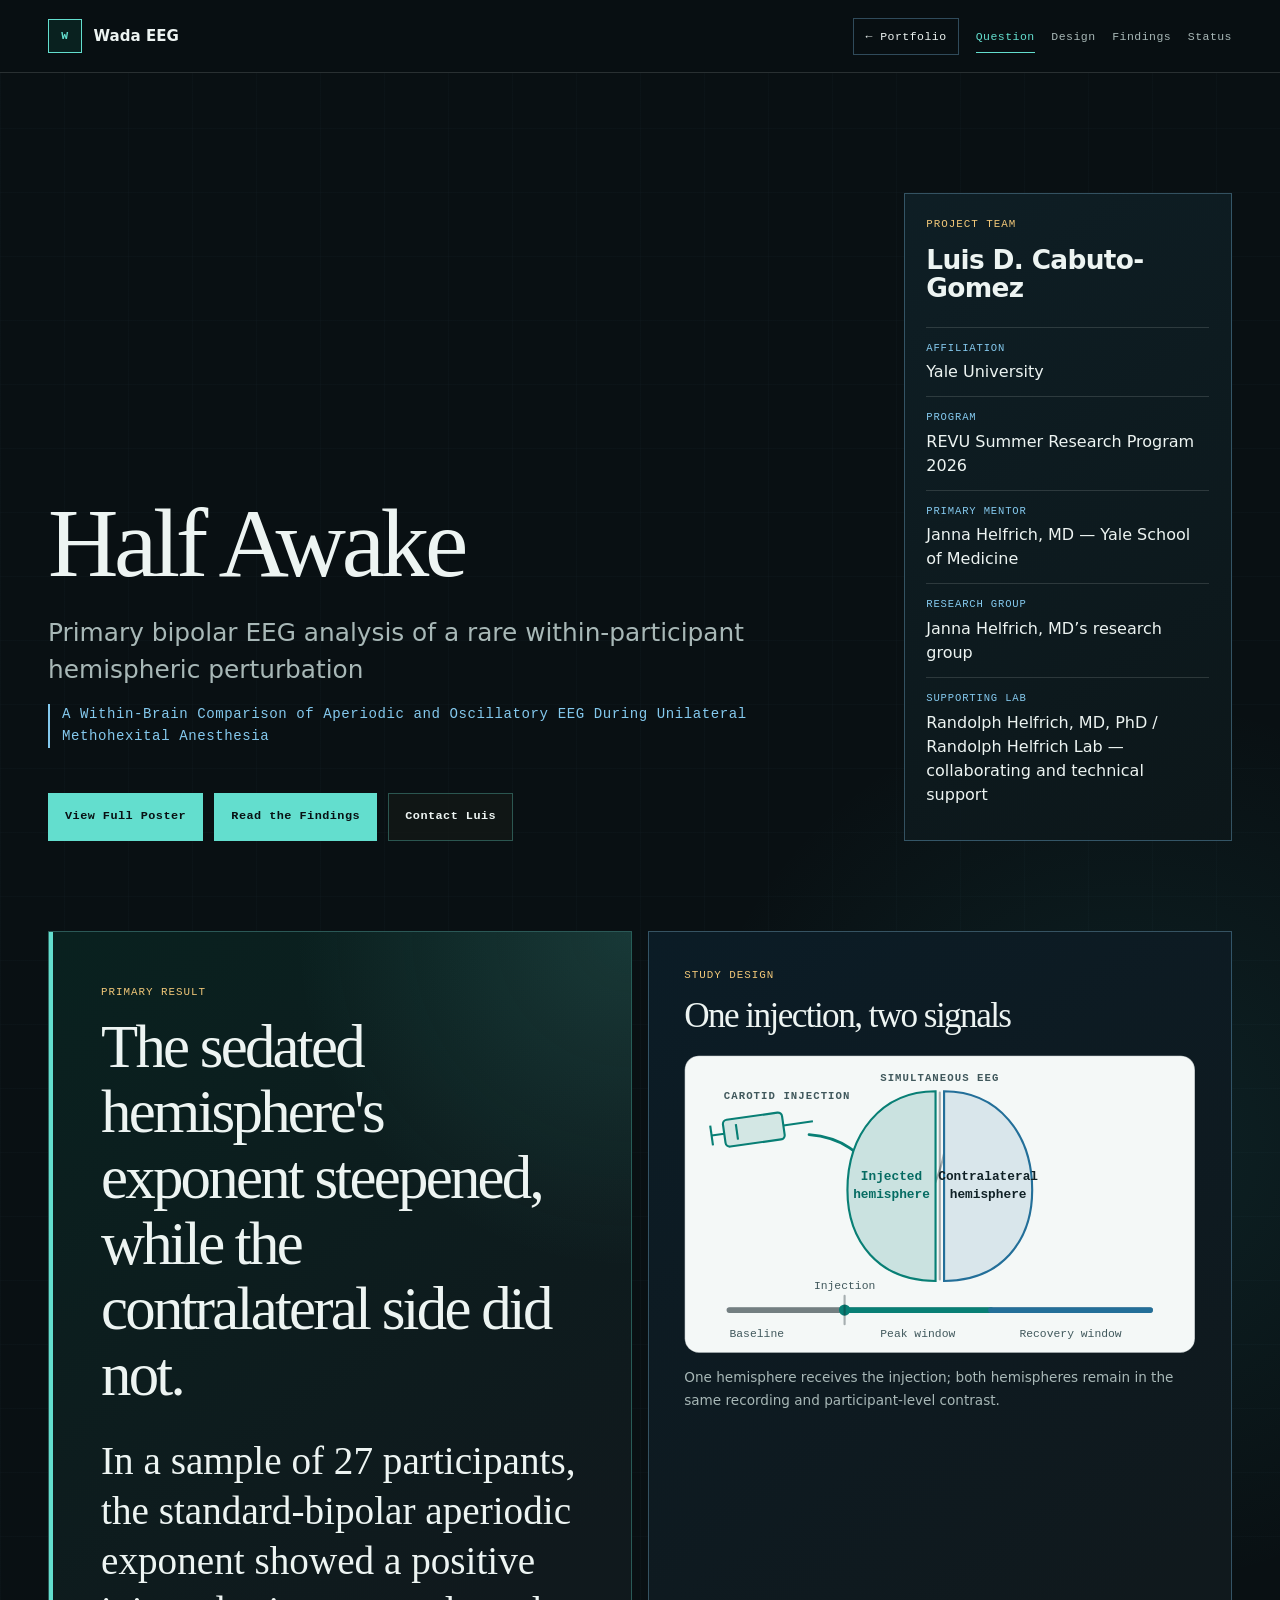
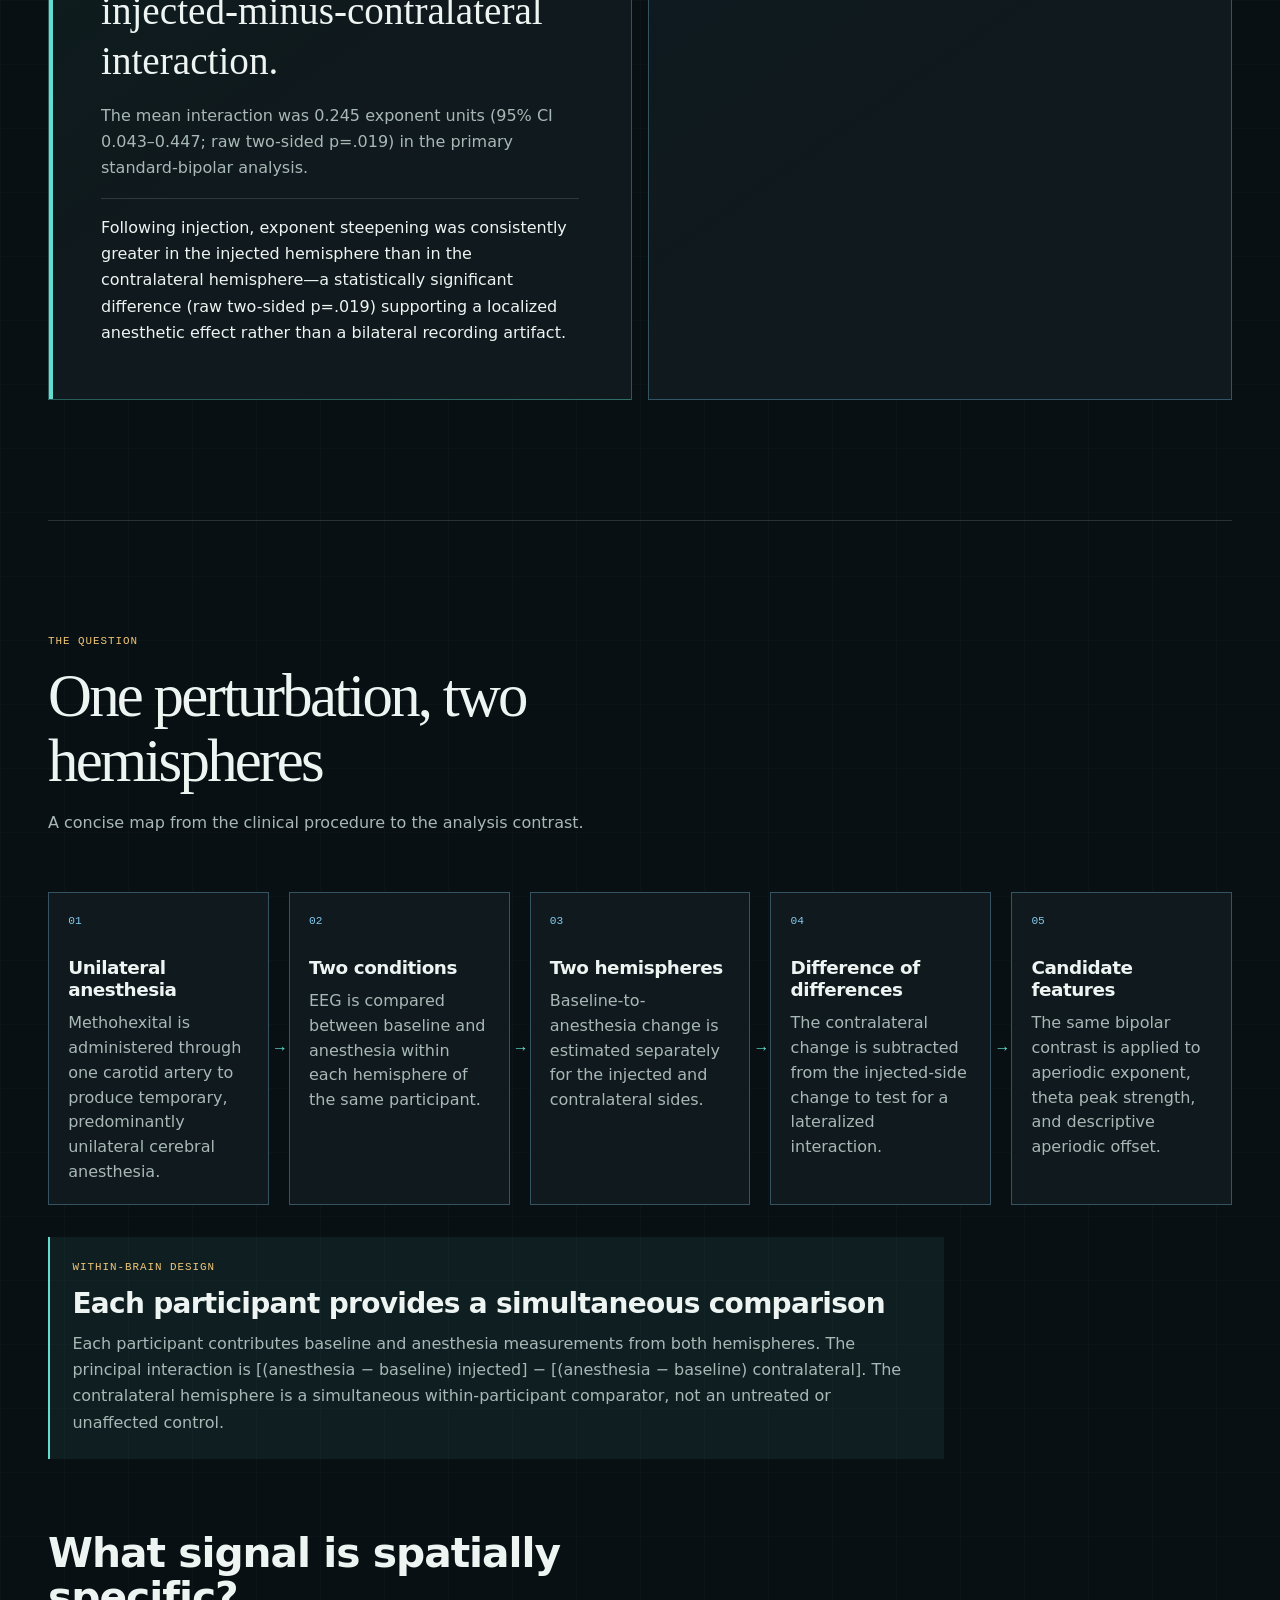
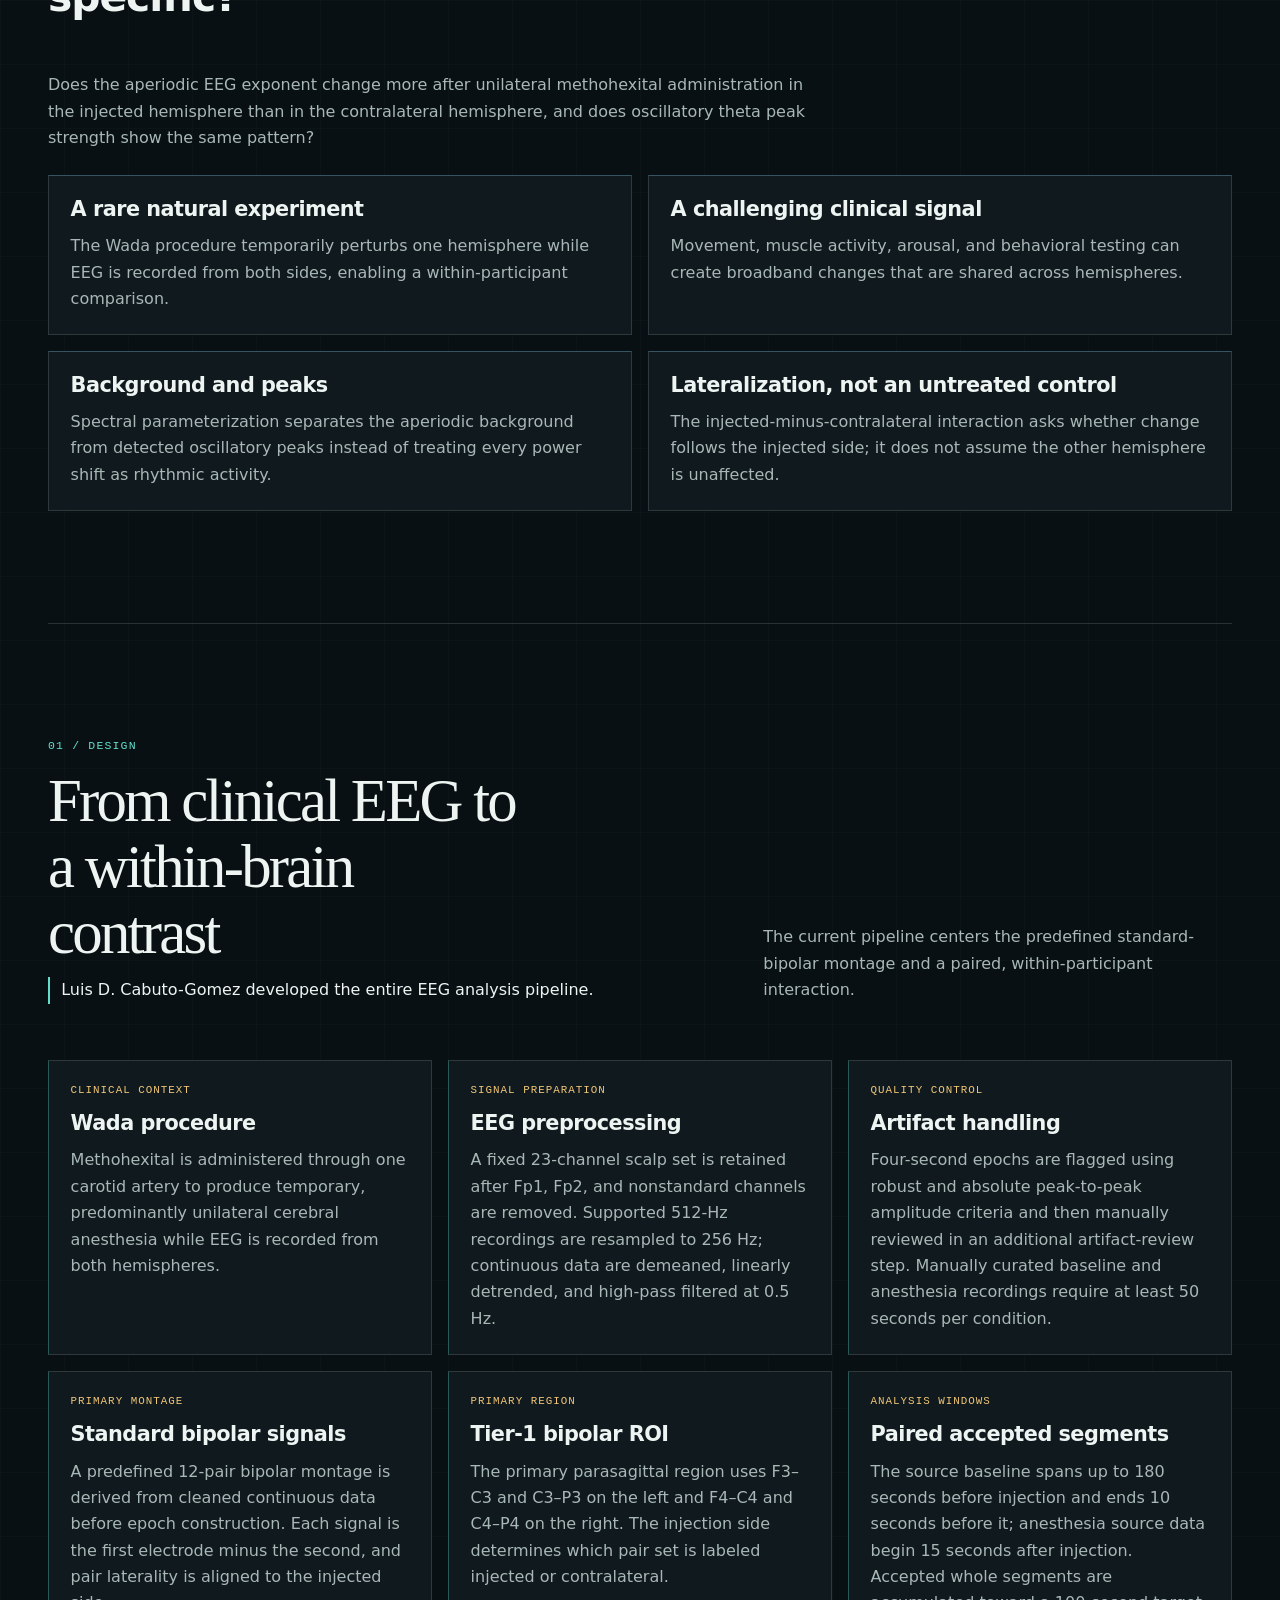
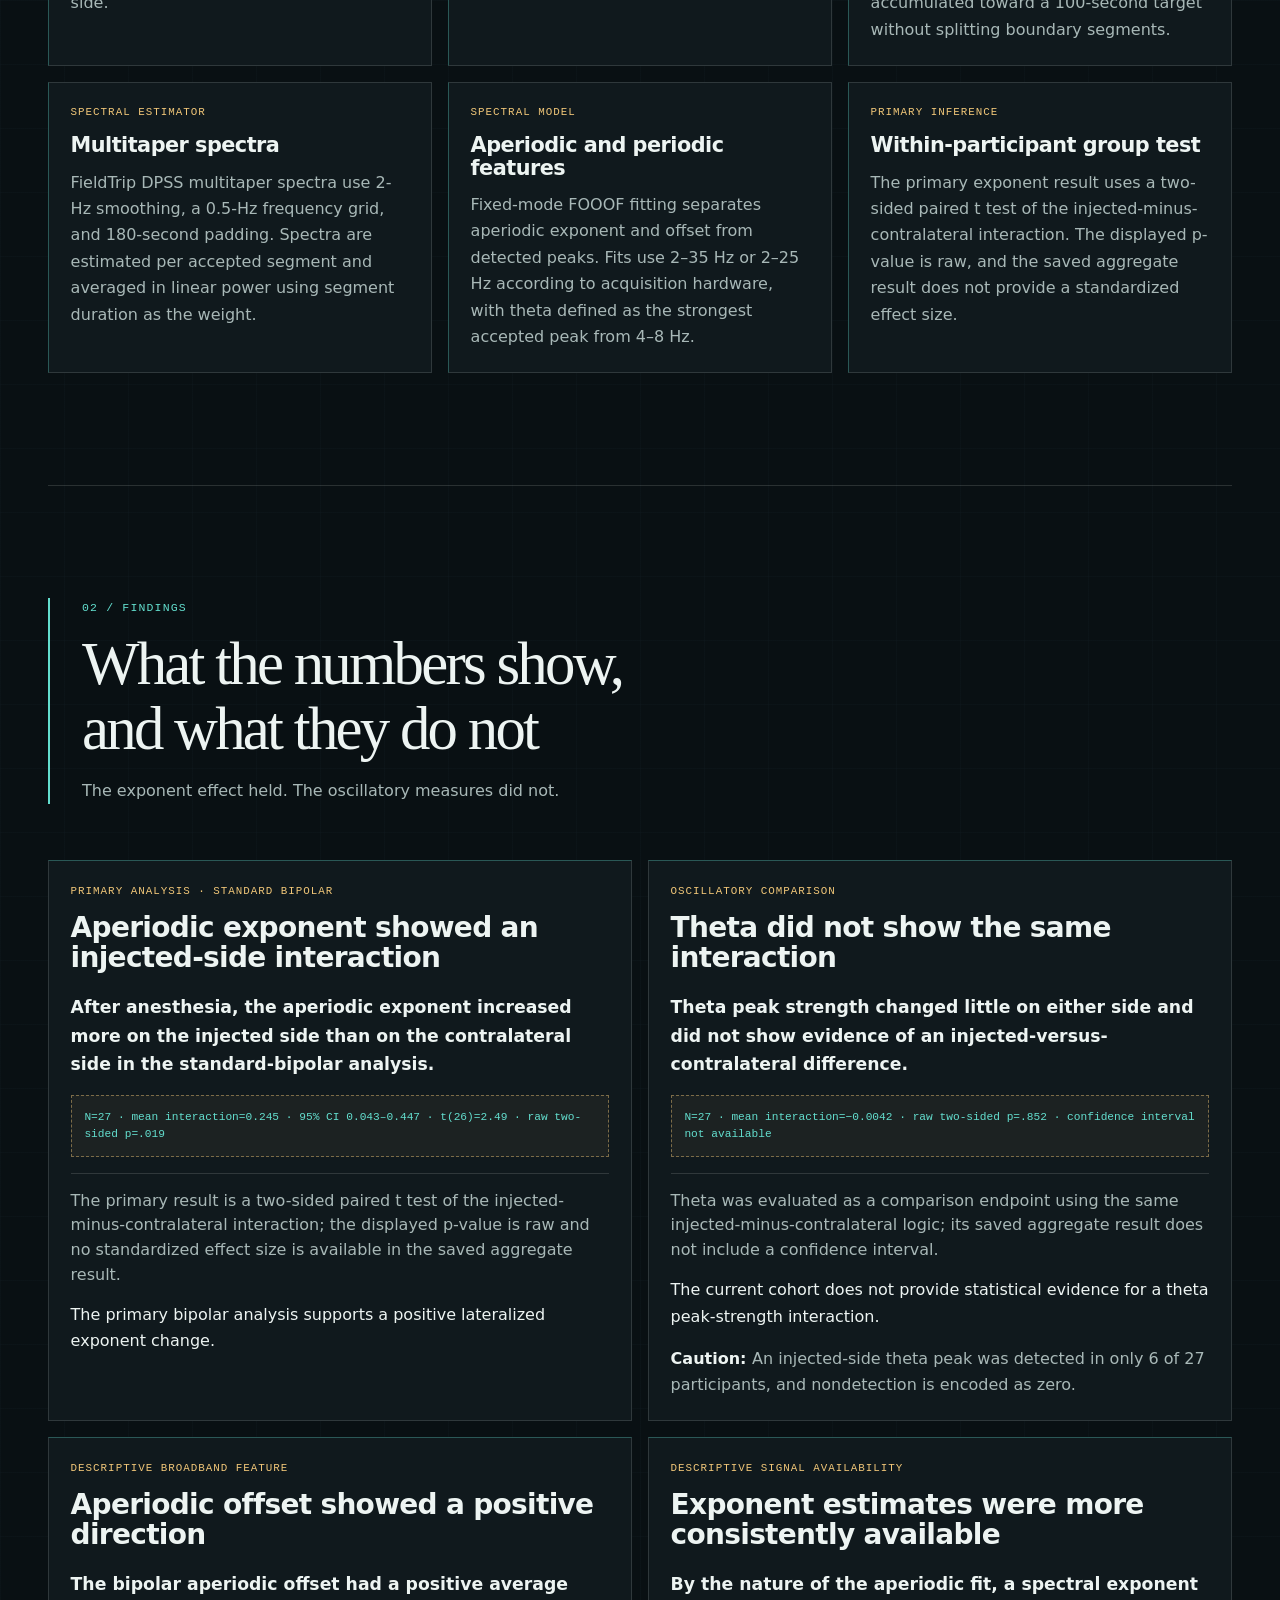
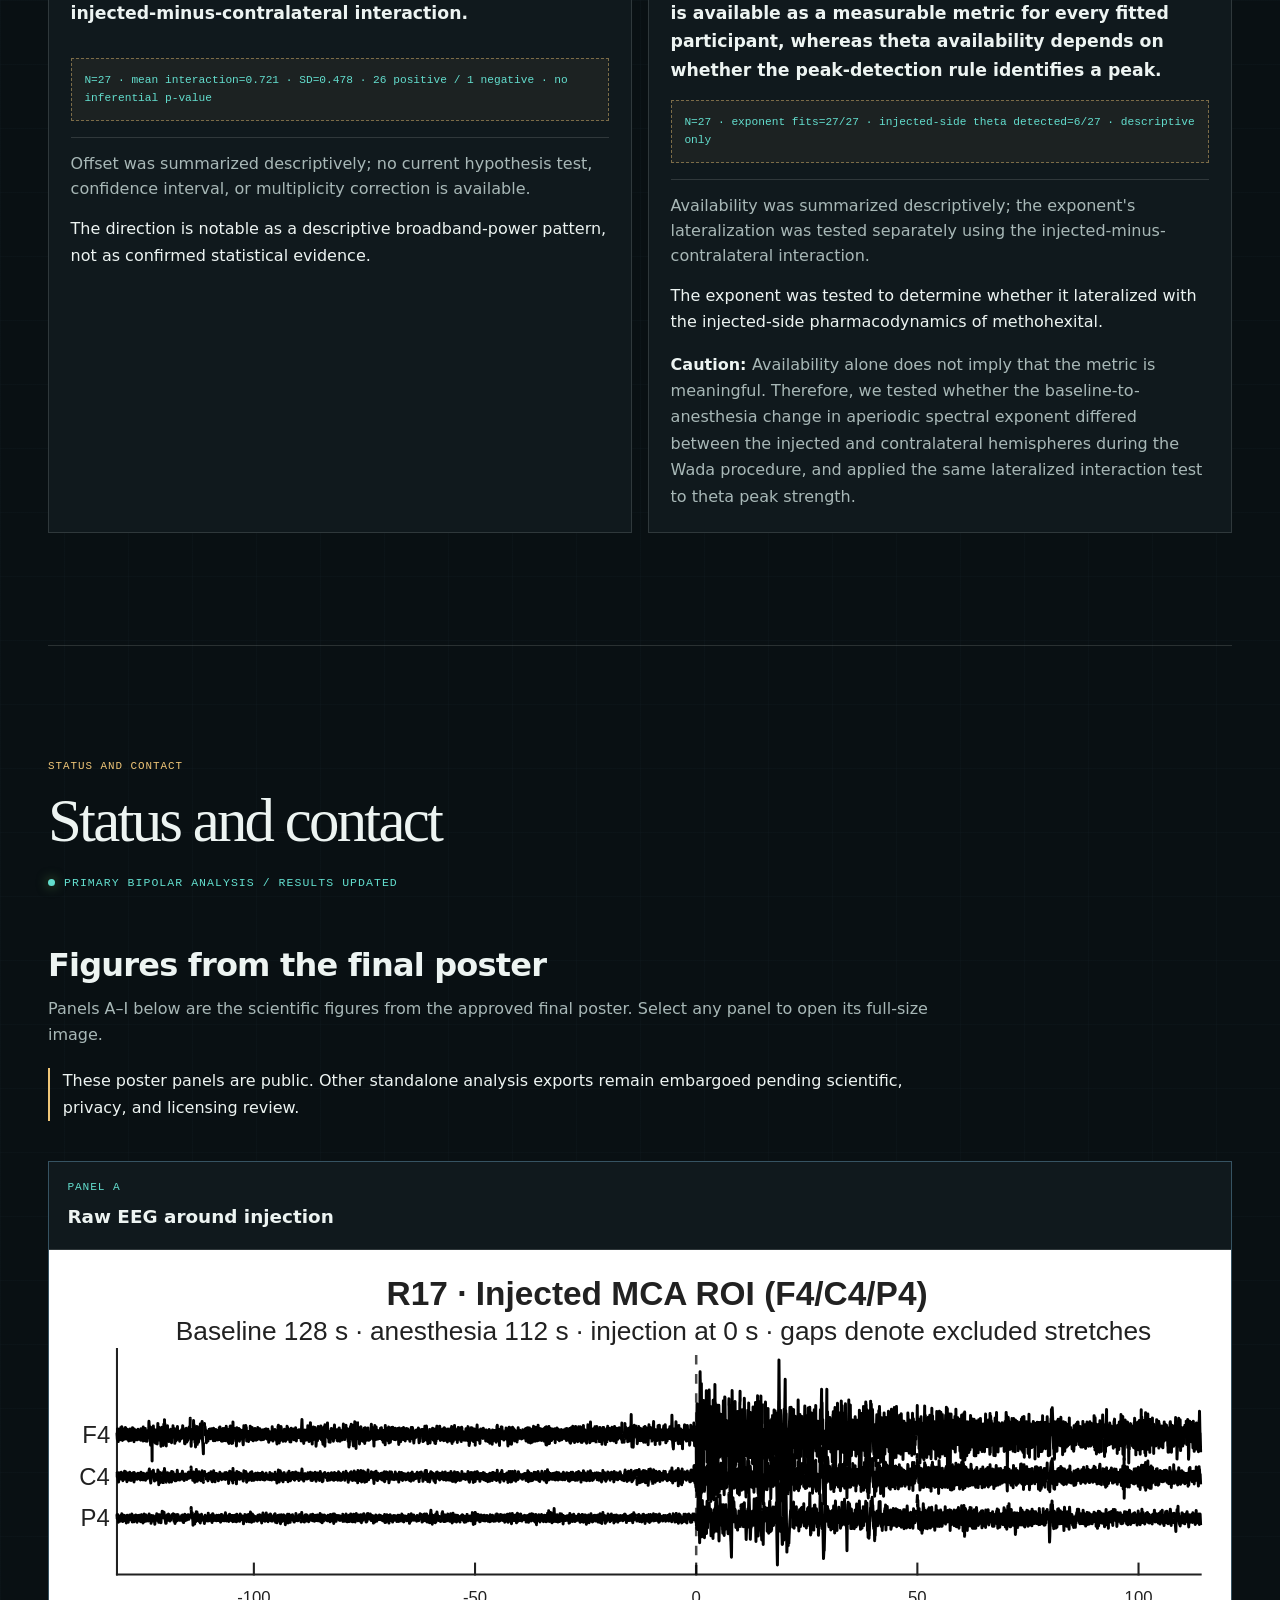
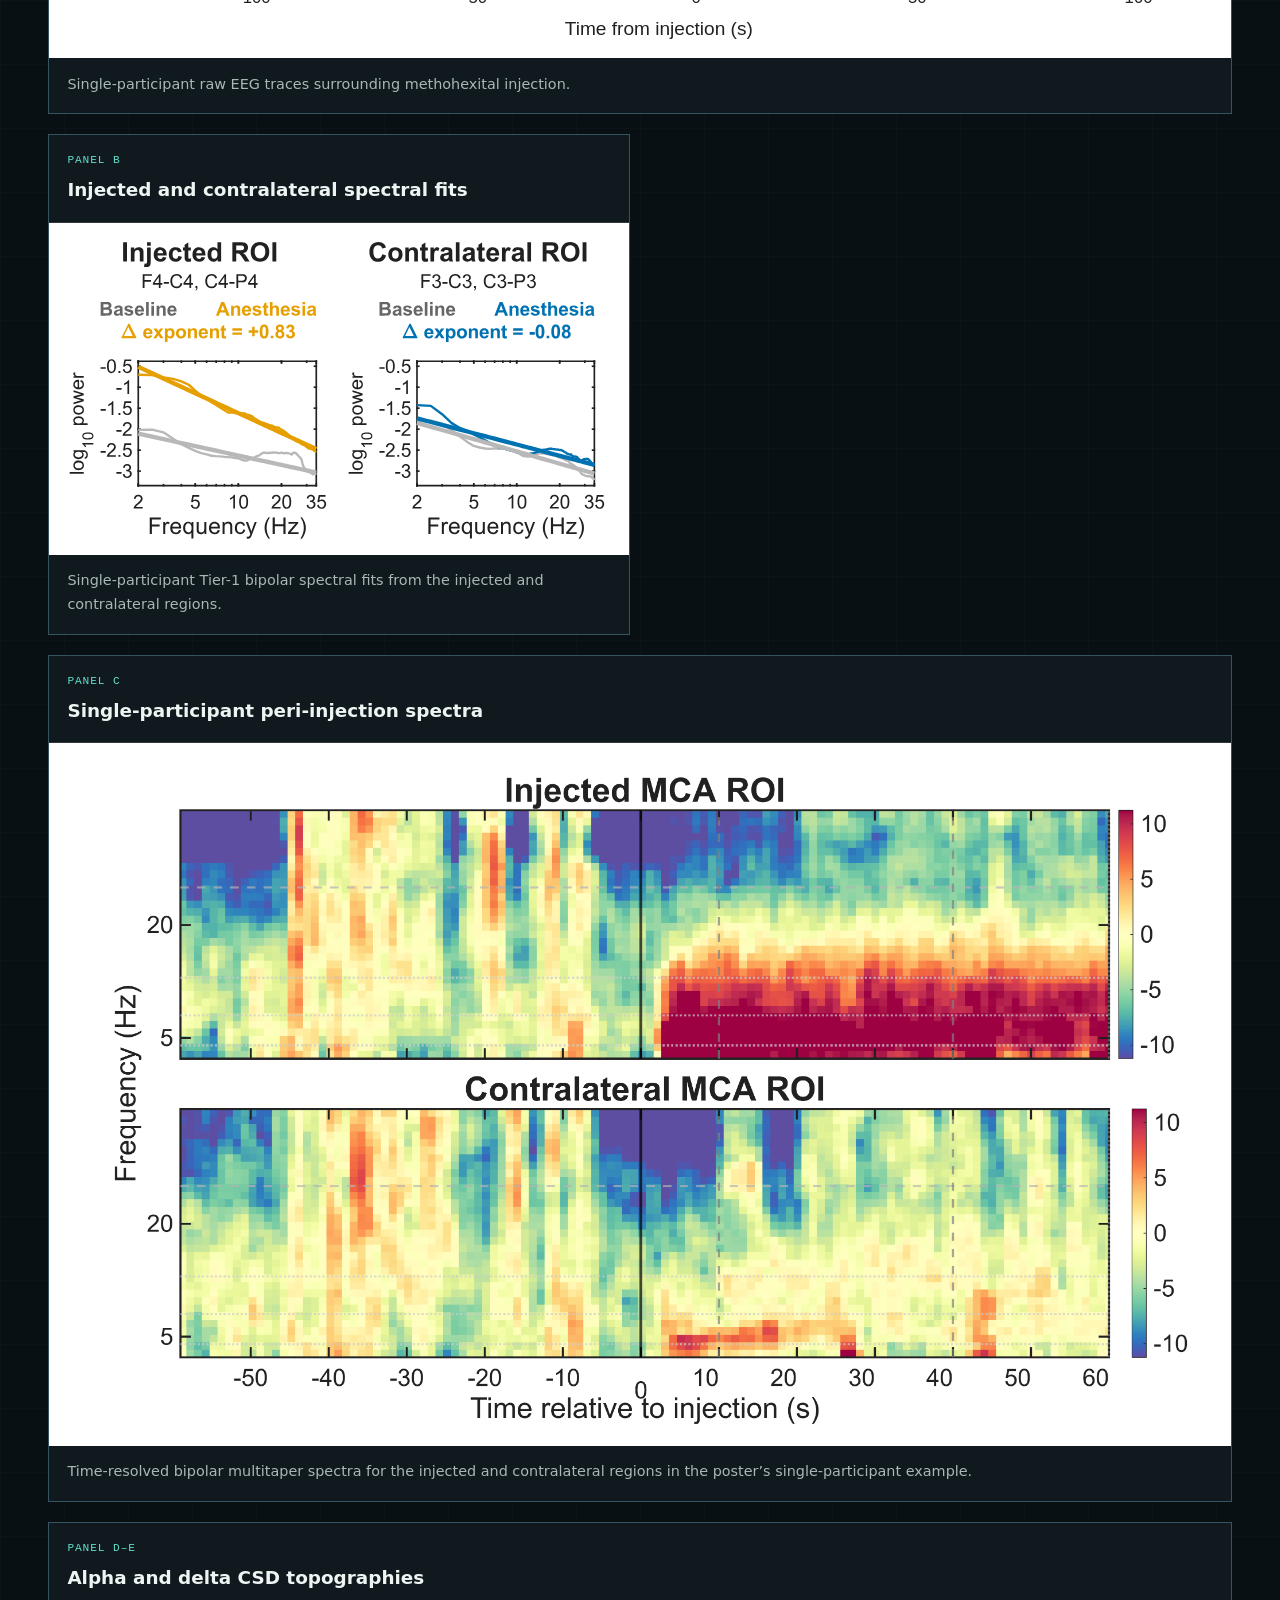
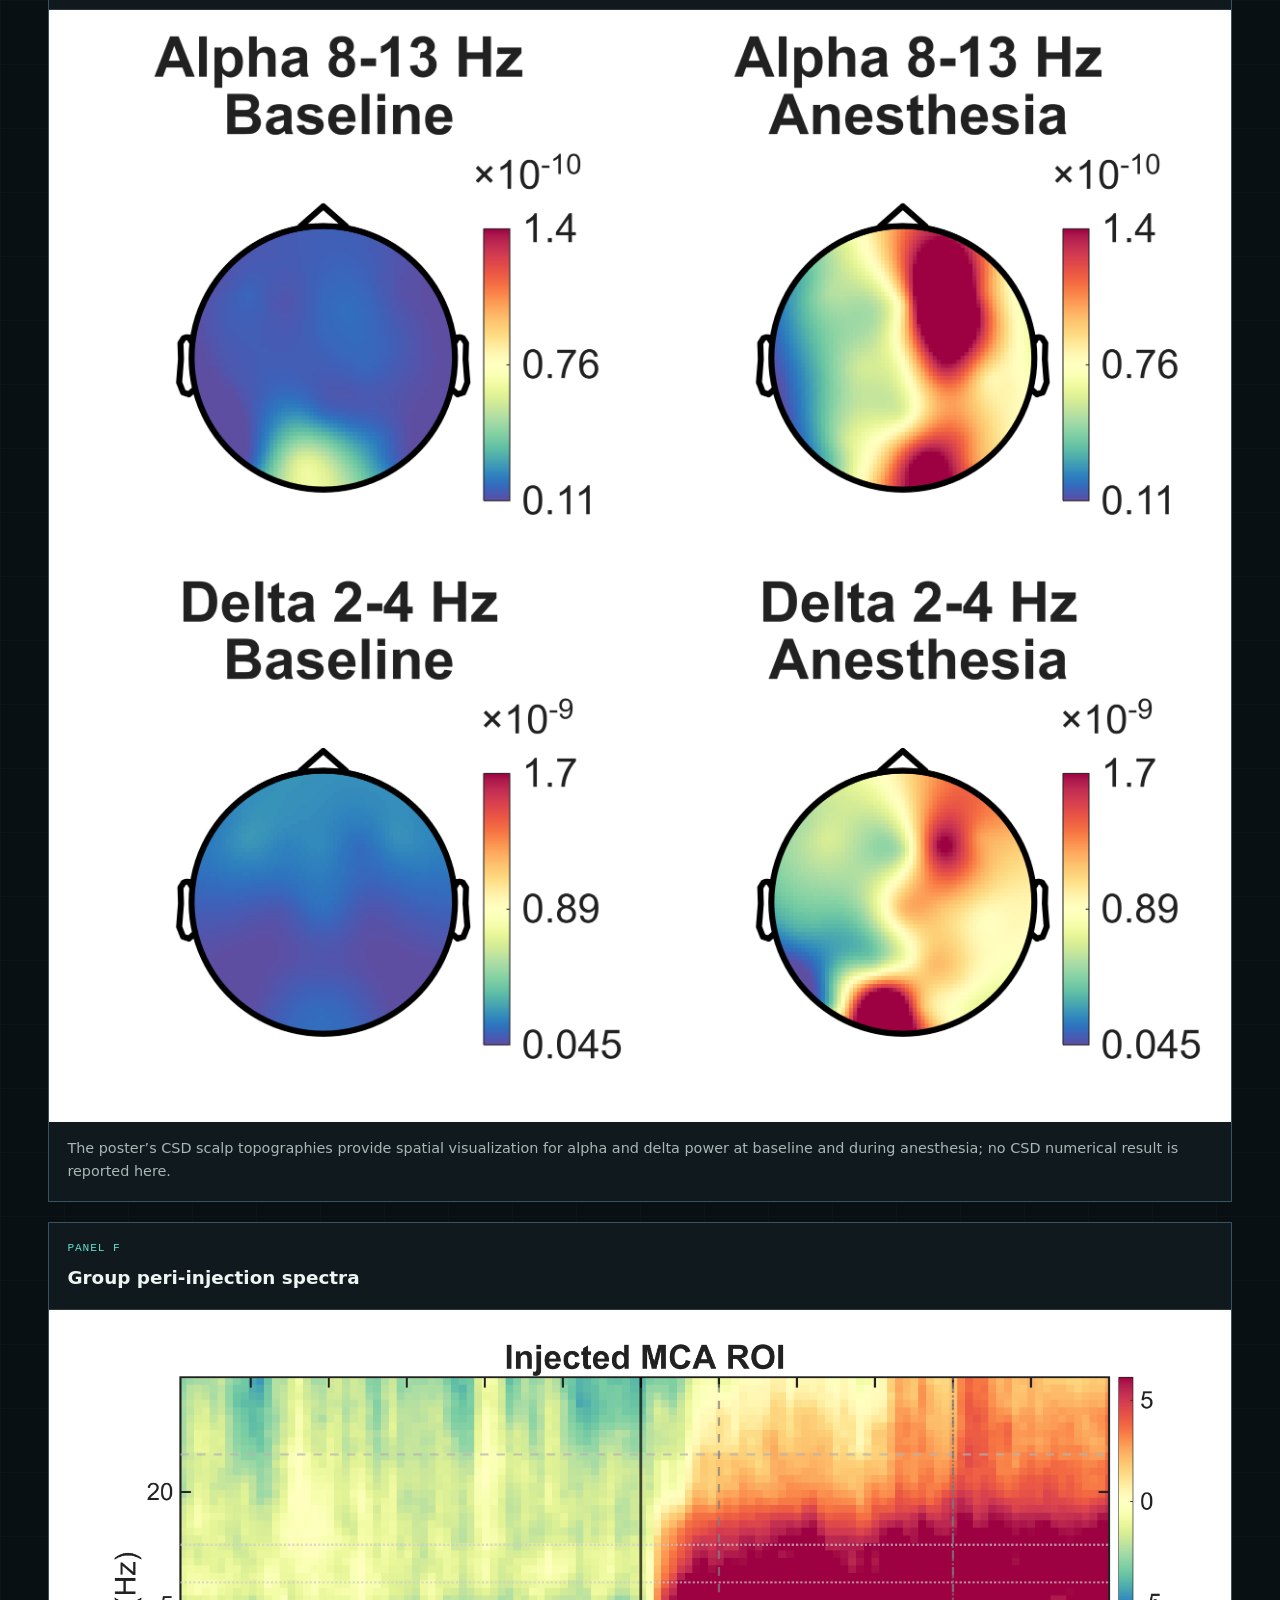
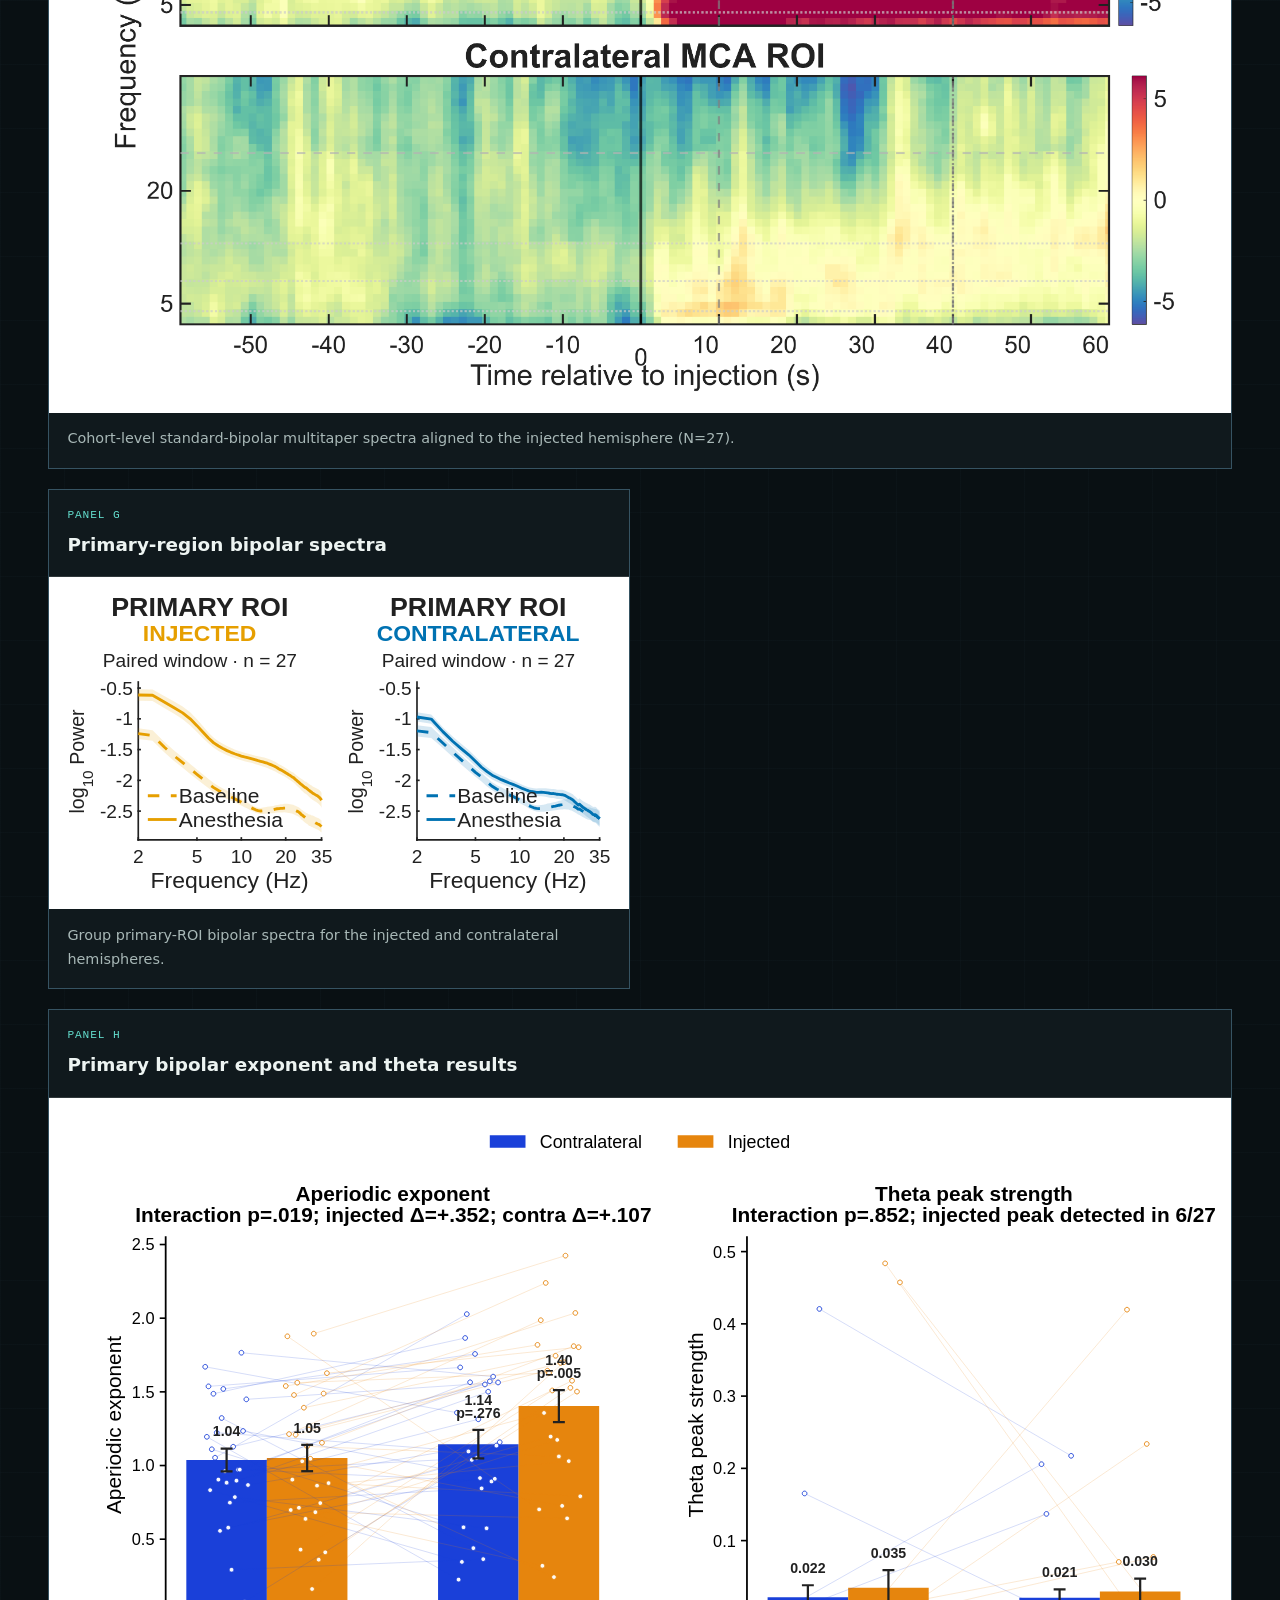
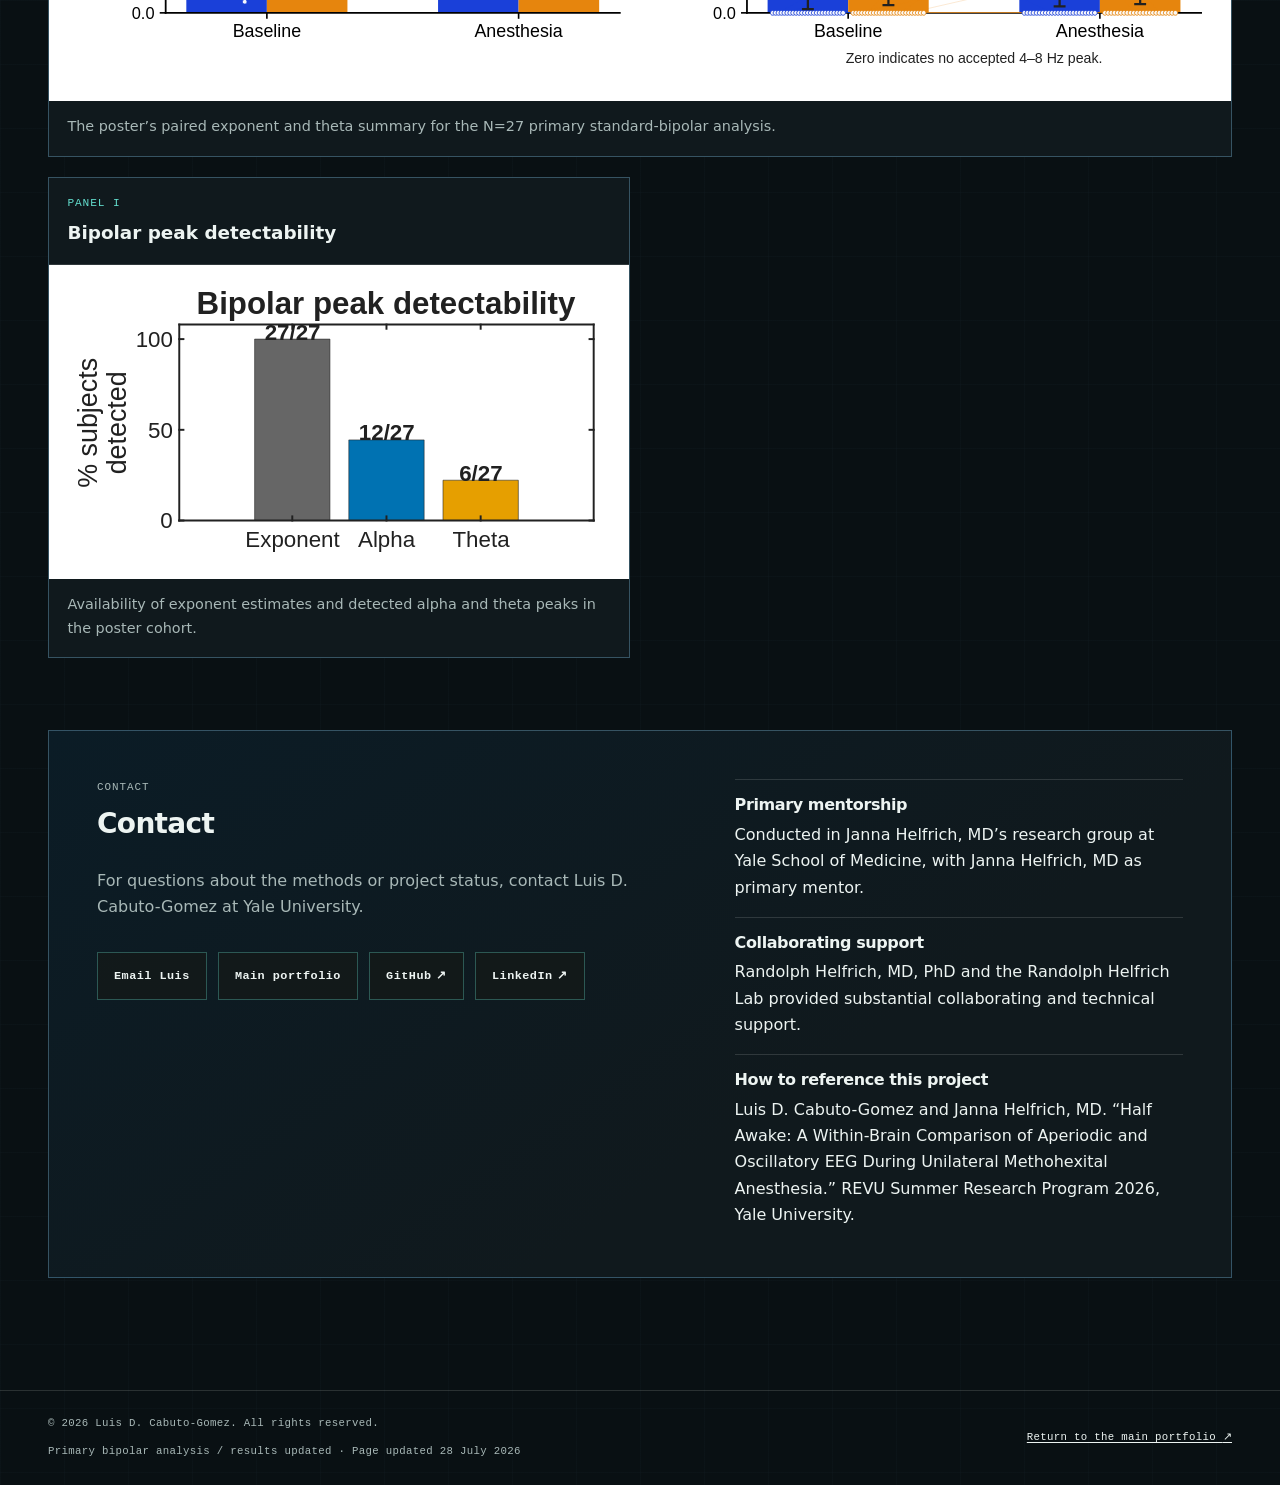
==== commit a0439063: "refine(wada): finalize public-facing copy" ====
--- a/wada/index.html
+++ b/wada/index.html
@@ -103,13 +103,13 @@
         <div class="takeaway-card">
           <p class="card-kicker">Primary result</p>
           <h2 id="takeaway-title">The sedated hemisphere's exponent steepened, while the contralateral side did not.</h2>
-          <p class="takeaway-statement">In a locked sample of 27 participants, the standard-bipolar aperiodic exponent showed a positive injected-minus-contralateral interaction.</p>
+          <p class="takeaway-statement">In a sample of 27 participants, the standard-bipolar aperiodic exponent showed a positive injected-minus-contralateral interaction.</p>
           <p class="takeaway-note">The mean interaction was 0.245 exponent units (95% CI 0.043–0.447; raw two-sided p=.019) in the primary standard-bipolar analysis.</p>
           <p class="takeaway-calibration">Following injection, exponent steepening was consistently greater in the injected hemisphere than in the contralateral hemisphere—a statistically significant difference (raw two-sided p=.019) supporting a localized anesthetic effect rather than a bilateral recording artifact.</p>
         </div>
         <div class="schematic-shell" aria-labelledby="schematic-title">
           <p class="card-kicker">Study design</p>
-          <h2 id="schematic-title">One injection, two simultaneous signals</h2>
+          <h2 id="schematic-title">One injection, two signals</h2>
           <figure class="design-schematic-figure">
             <svg class="design-schematic" viewBox="0 0 720 420" role="img" aria-labelledby="design-schematic-title design-schematic-description">
               <title id="design-schematic-title">Within-participant Wada EEG design</title>
@@ -352,7 +352,7 @@
           <p class="result-metric" aria-label="Supporting metrics: N=27 · exponent fits=27/27 · injected-side theta detected=6/27 · descriptive only">N=27 · exponent fits=27/27 · injected-side theta detected=6/27 · descriptive only</p>
           <p class="result-plan">Availability was summarized descriptively; the exponent&#39;s lateralization was tested separately using the injected-minus-contralateral interaction.</p>
           <p class="result-interpretation">The exponent was tested to determine whether it lateralized with the injected-side pharmacodynamics of methohexital.</p>
-          <p class="result-caution"><strong>Caution: </strong>Availability is not accuracy, validity, or diagnostic performance.</p>
+          <p class="result-caution"><strong>Caution: </strong>Availability alone does not imply that the metric is meaningful. Therefore, we tested whether the baseline-to-anesthesia change in aperiodic spectral exponent differed between the injected and contralateral hemispheres during the Wada procedure, and applied the same lateralized interaction test to theta peak strength.</p>
         </article>
       </div>
     </section>
@@ -367,7 +367,7 @@
       <div class="poster-figures" aria-labelledby="figures-title">
         <header class="poster-figures-heading">
           <h3 id="figures-title">Figures from the final poster</h3>
-          <p>Panels A–I below are the scientific figures embedded in the final v24 poster. Select any panel to open its full-size image.</p>
+          <p>Panels A–I below are the scientific figures from the approved final poster. Select any panel to open its full-size image.</p>
           <p class="figure-release-note">These poster panels are public. Other standalone analysis exports remain embargoed pending scientific, privacy, and licensing review.</p>
         </header>
         <div class="poster-figure-grid" id="figures">
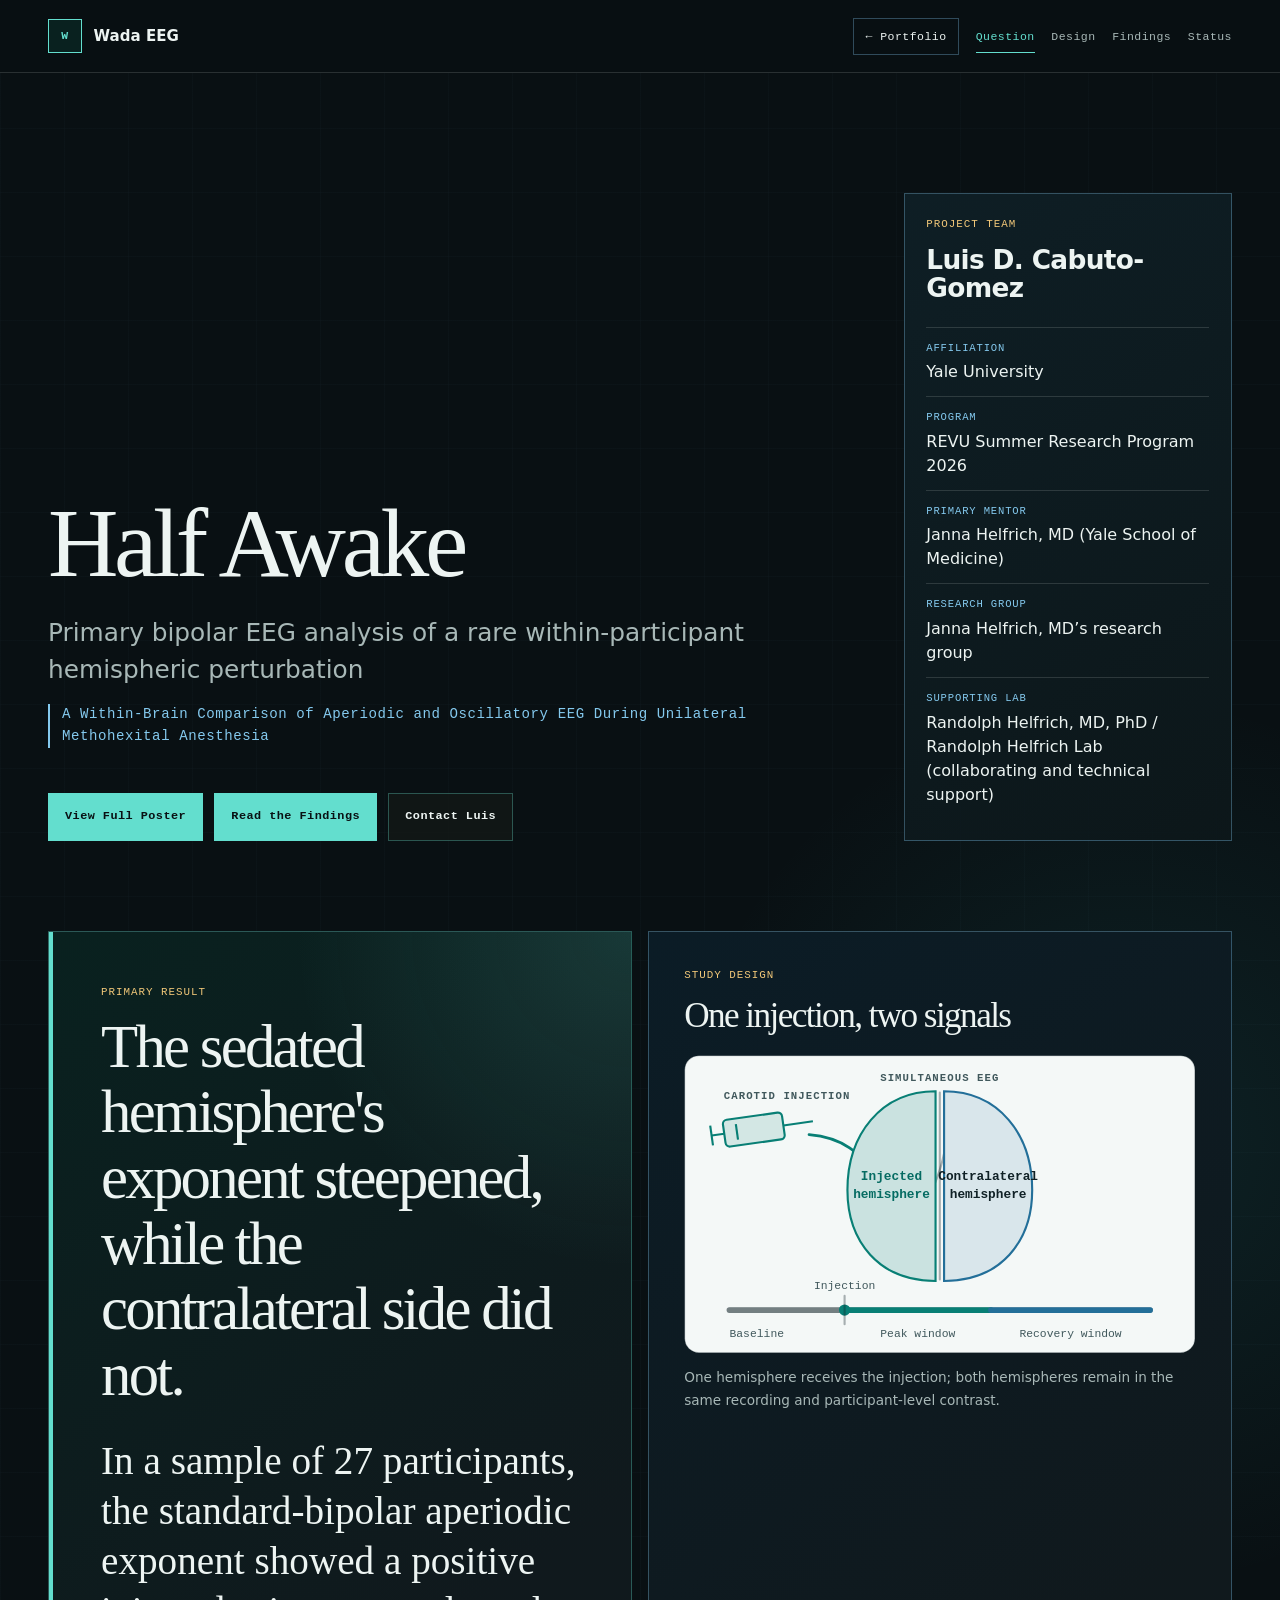
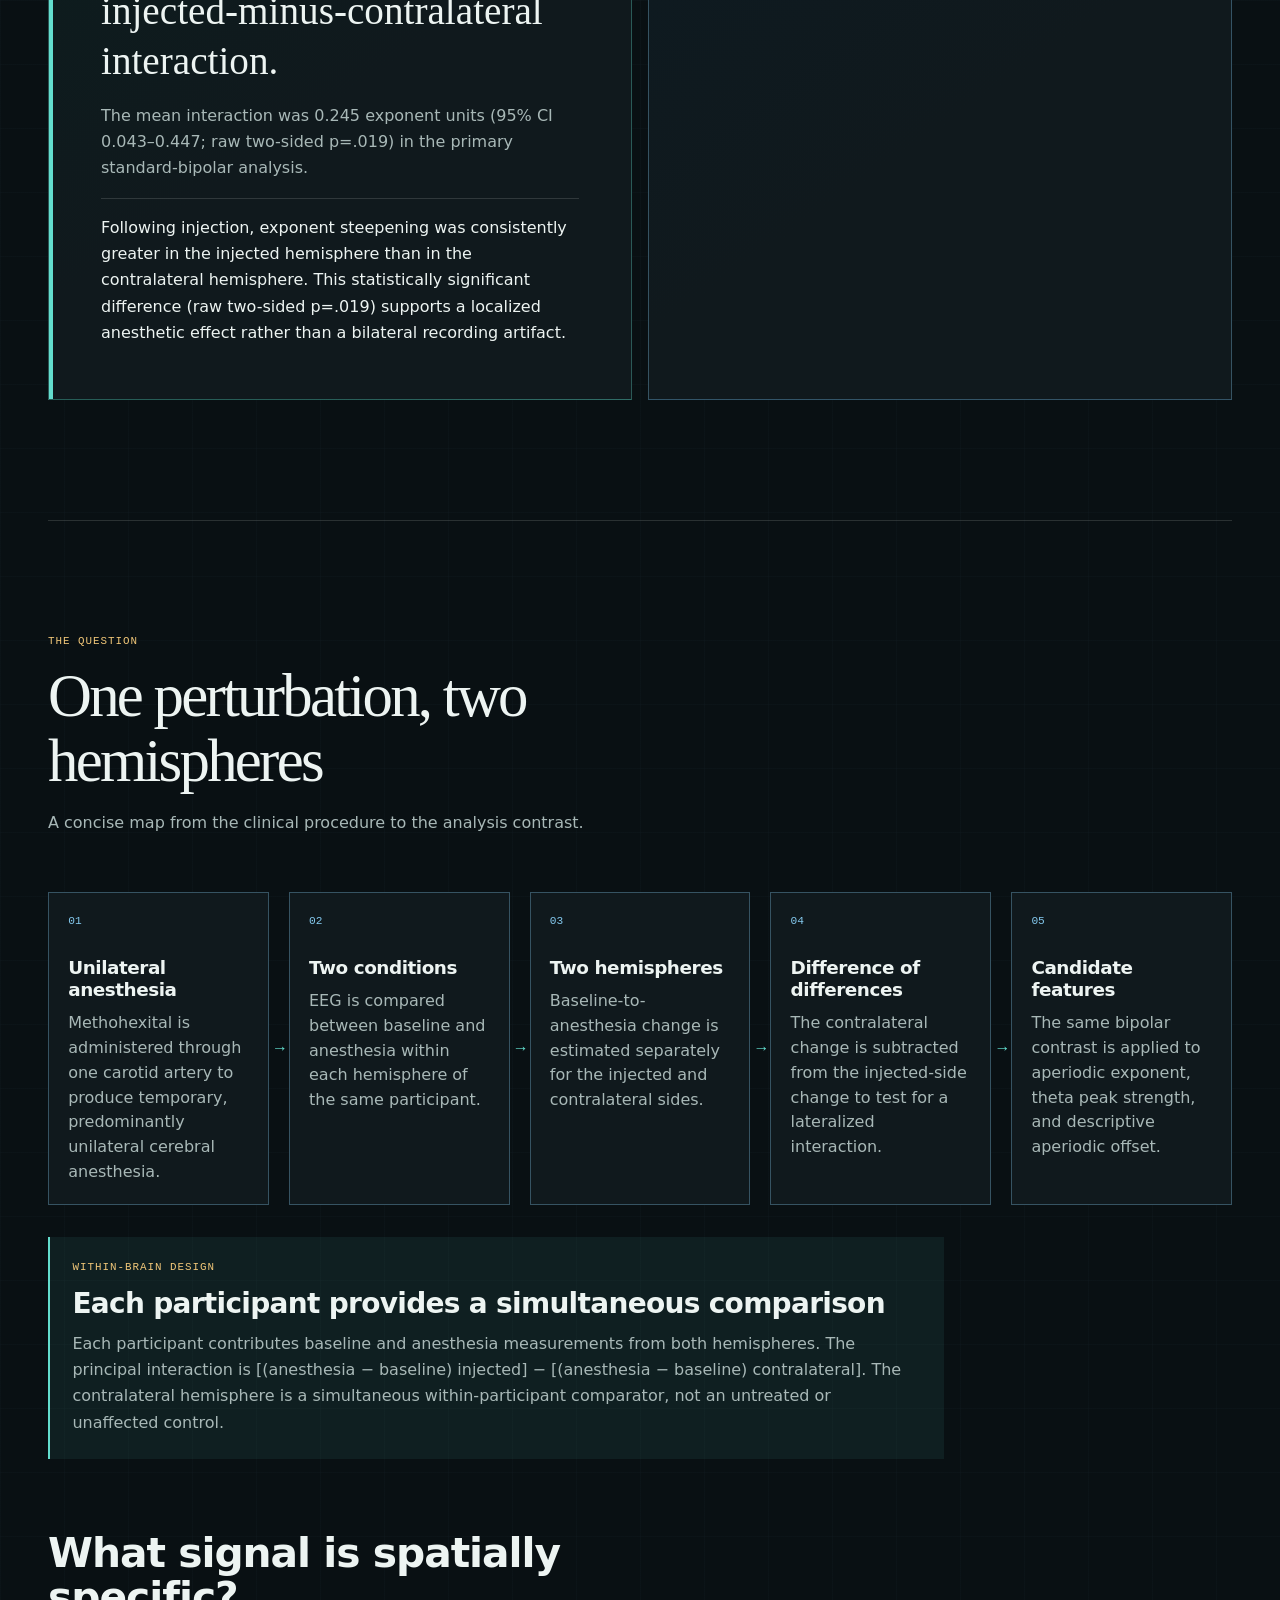
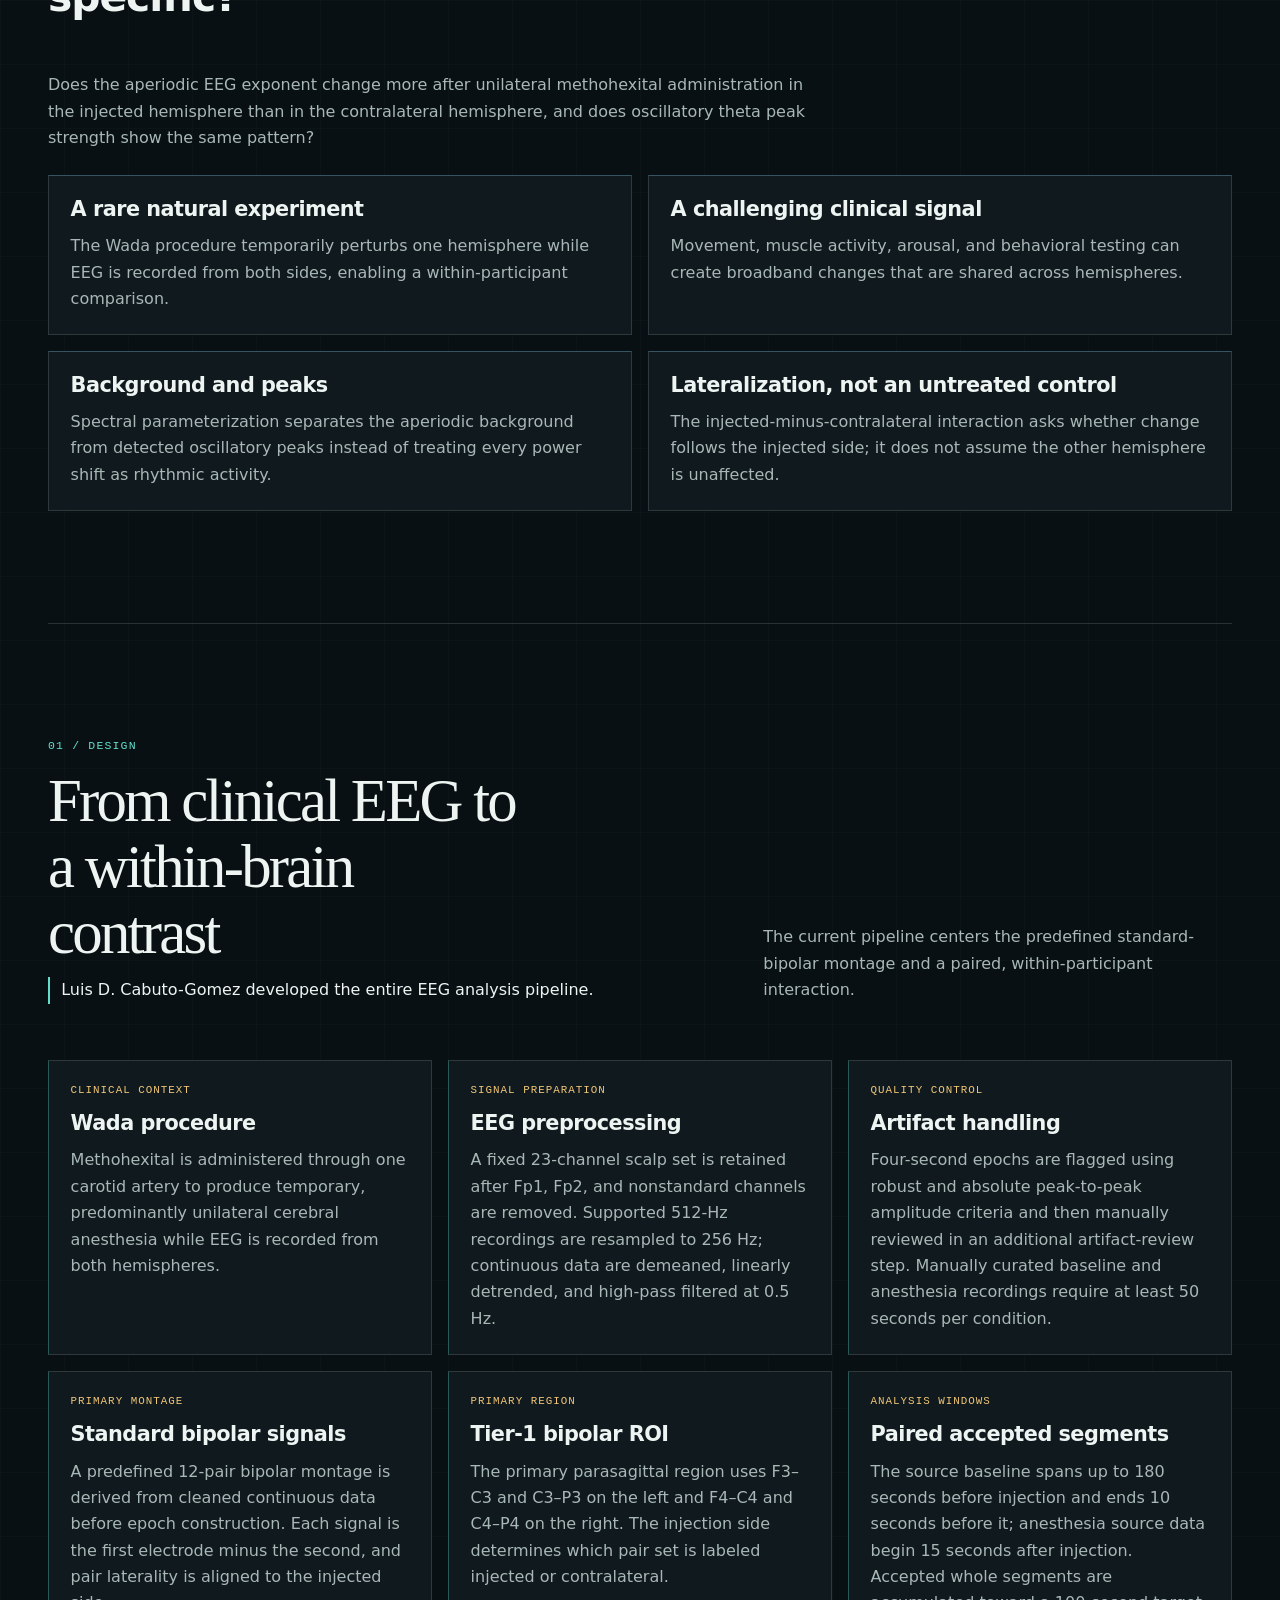
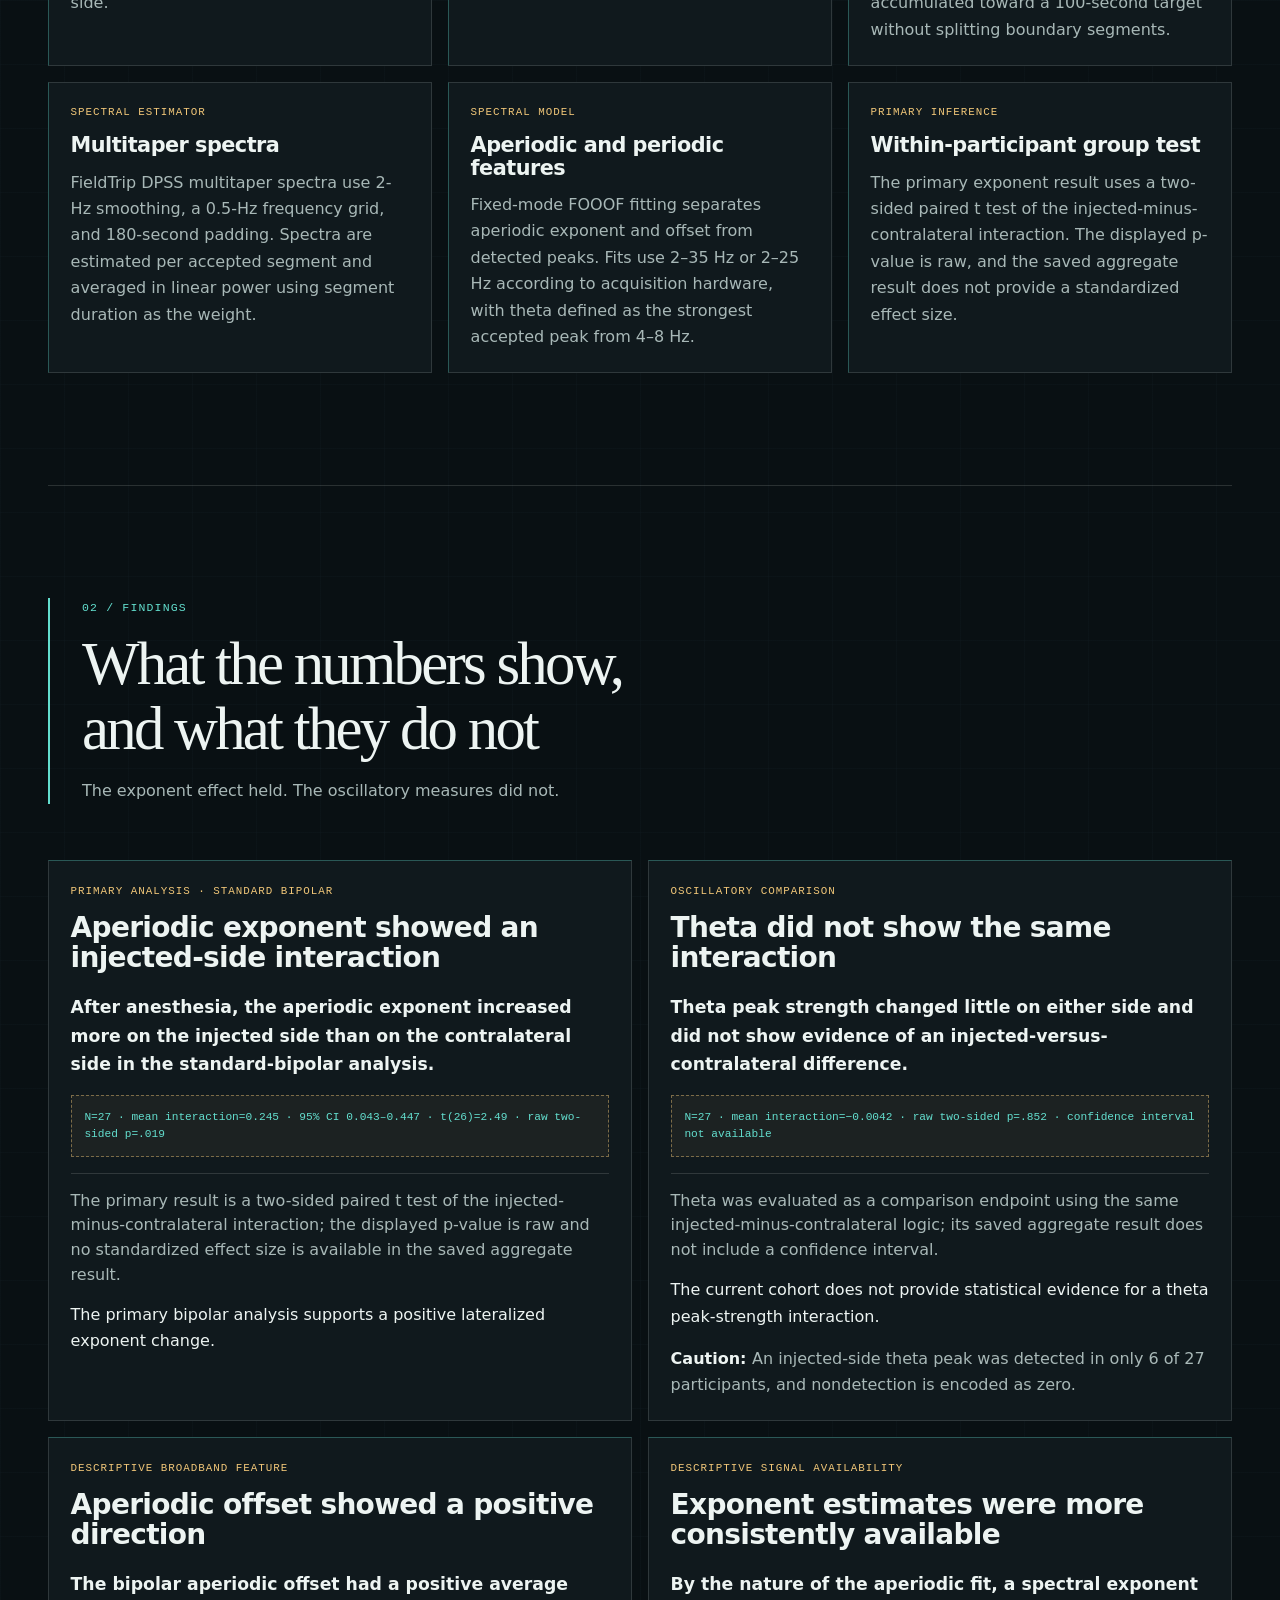
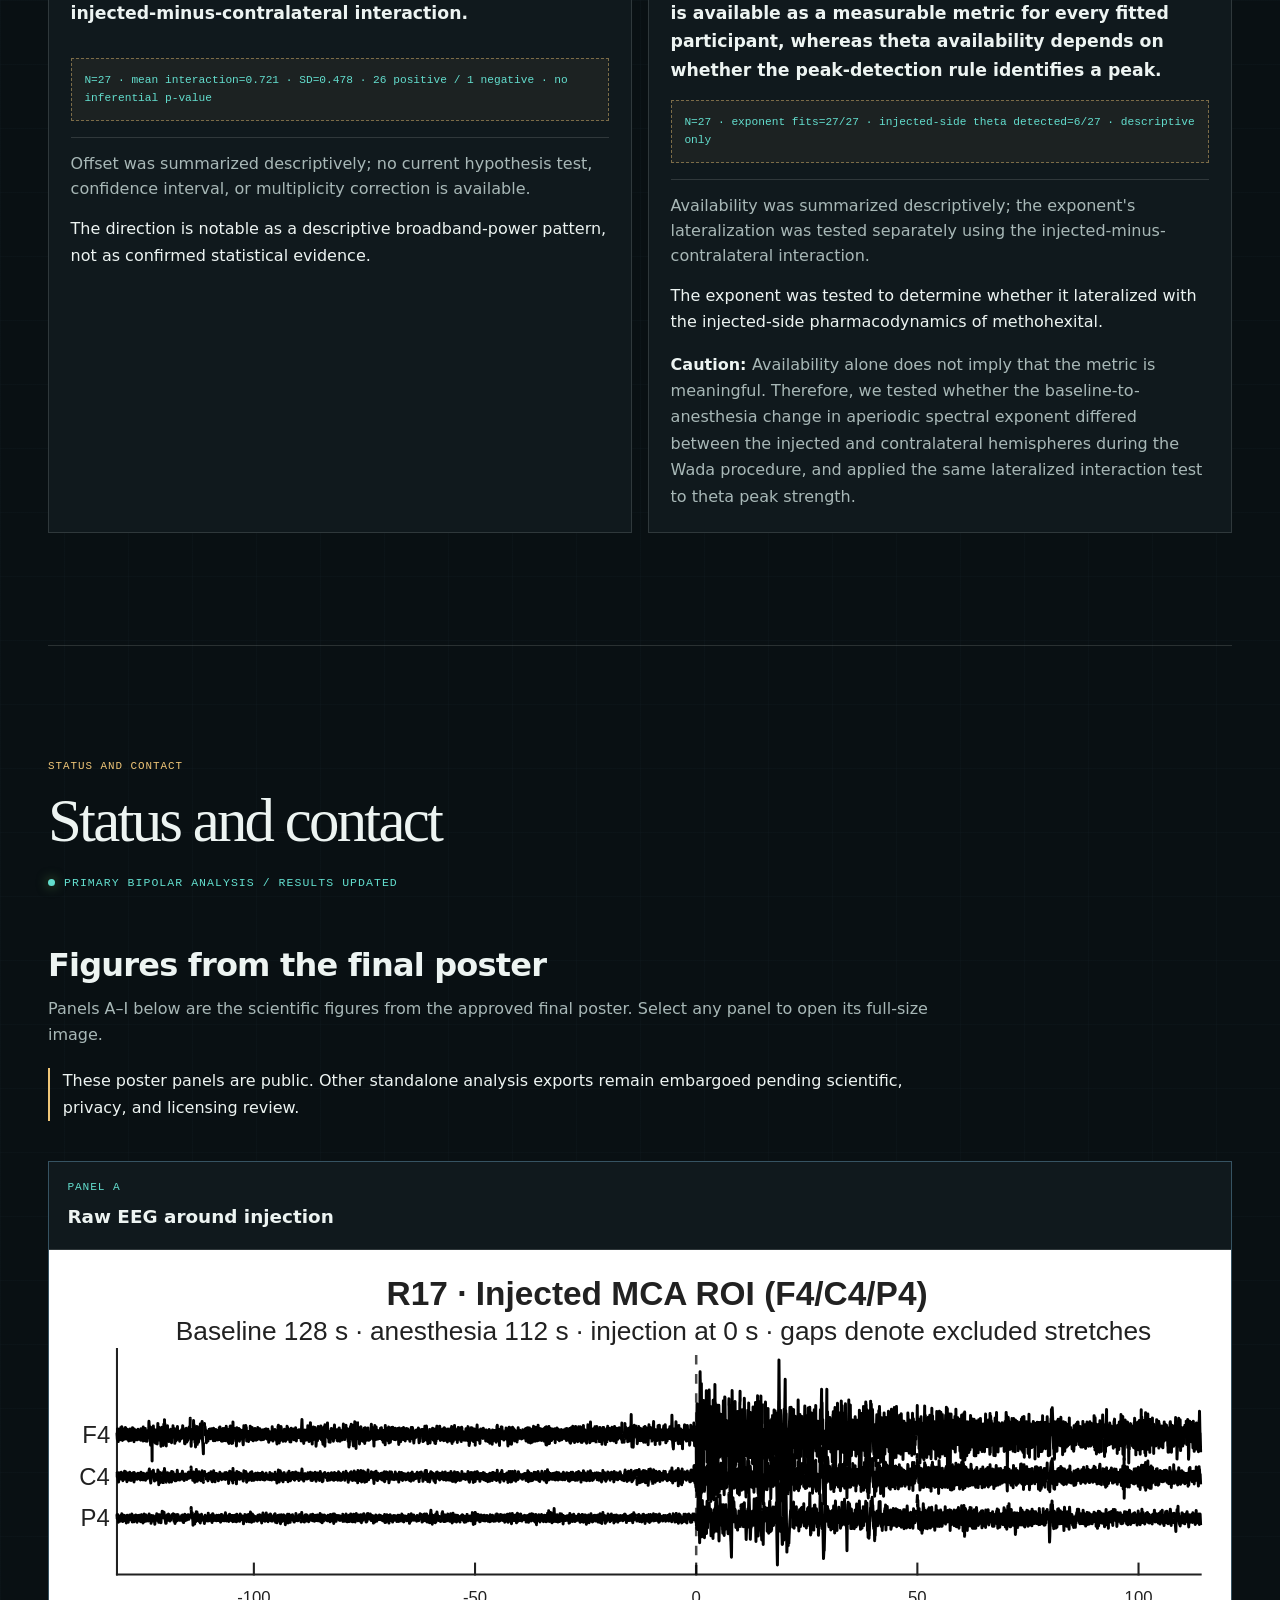
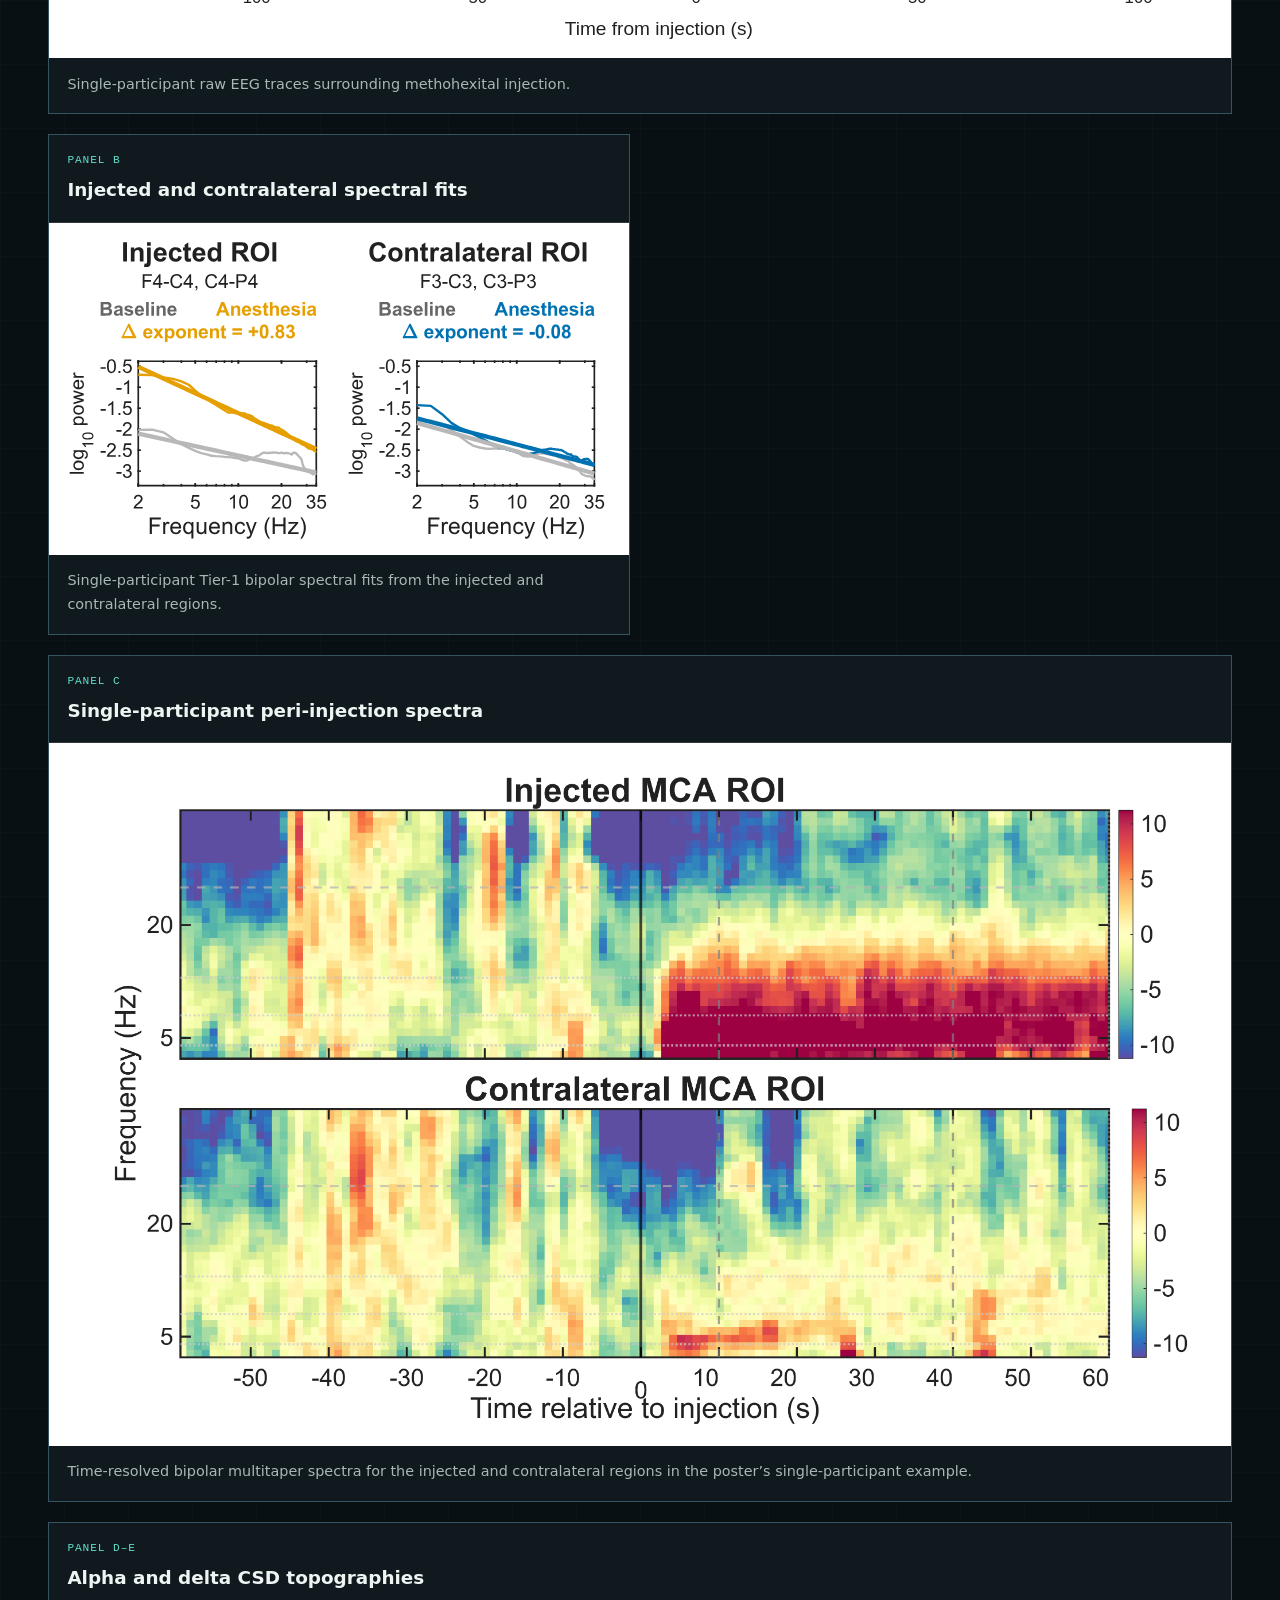
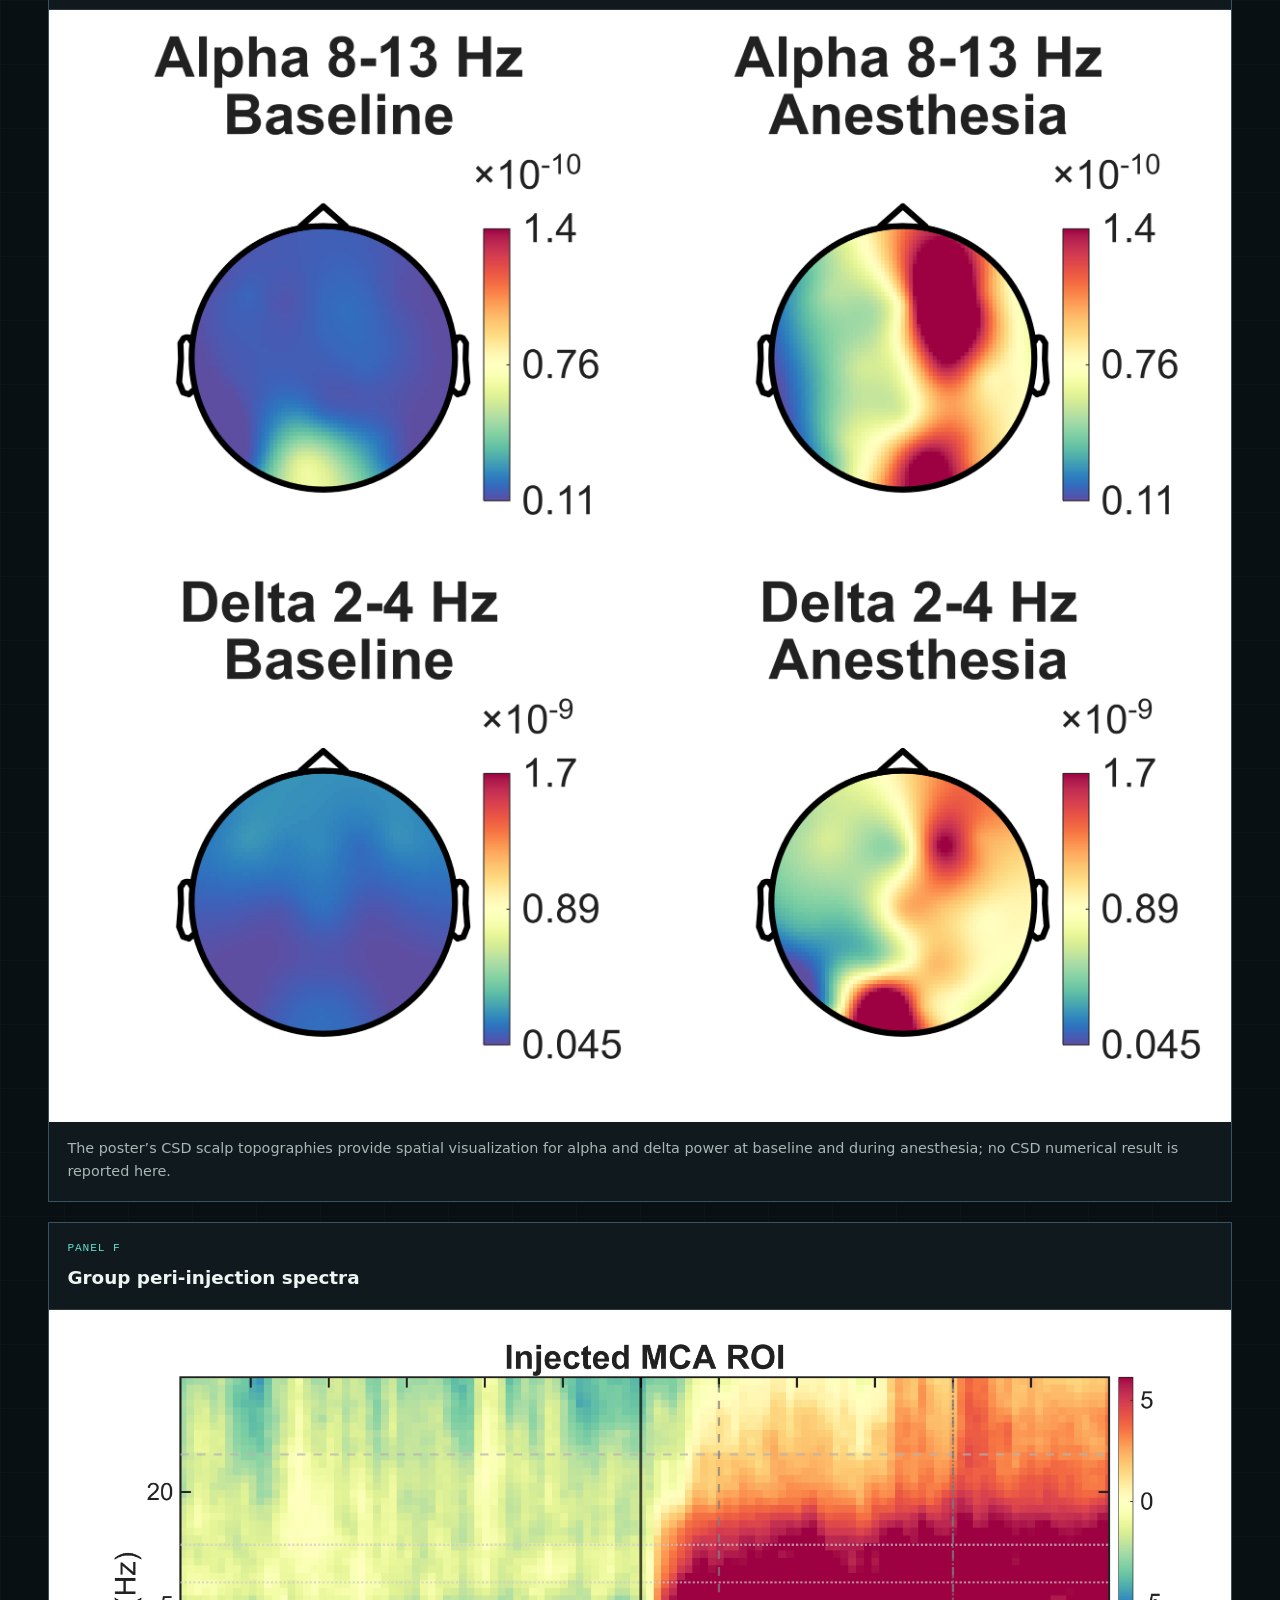
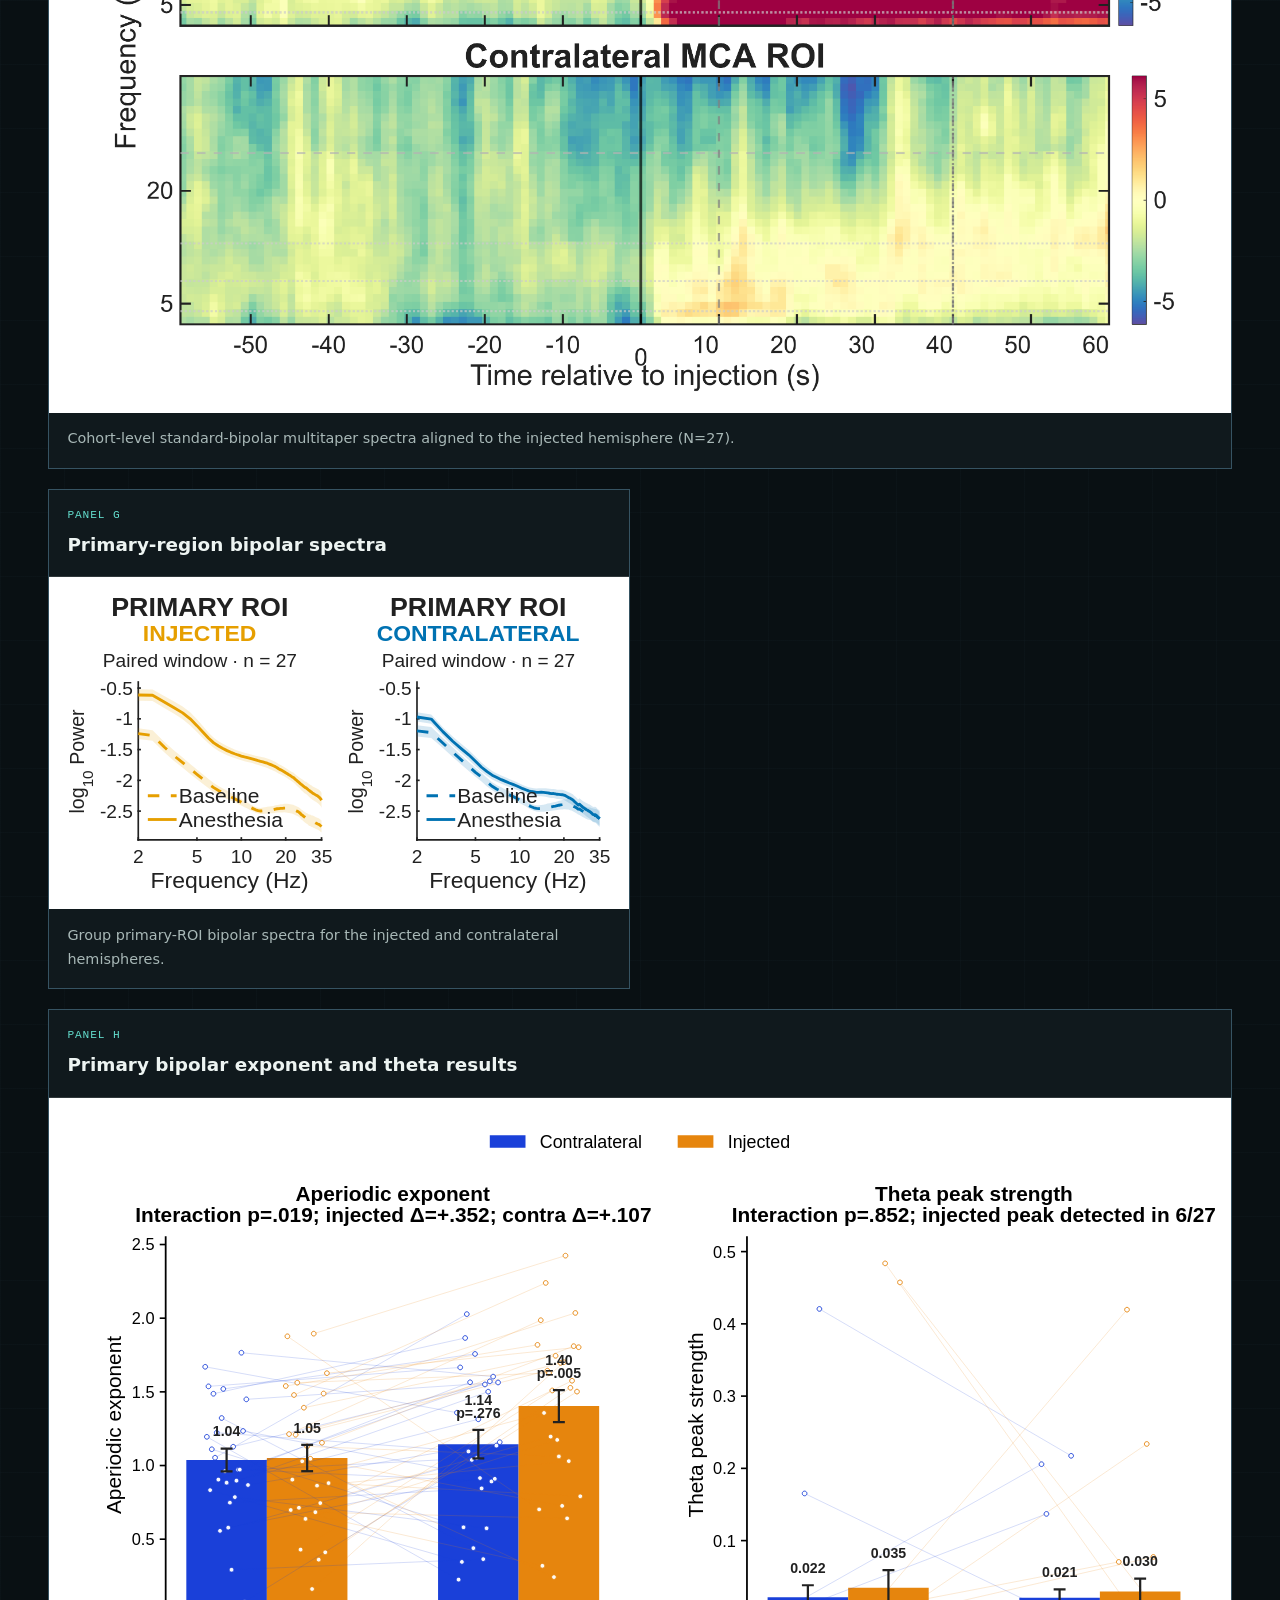
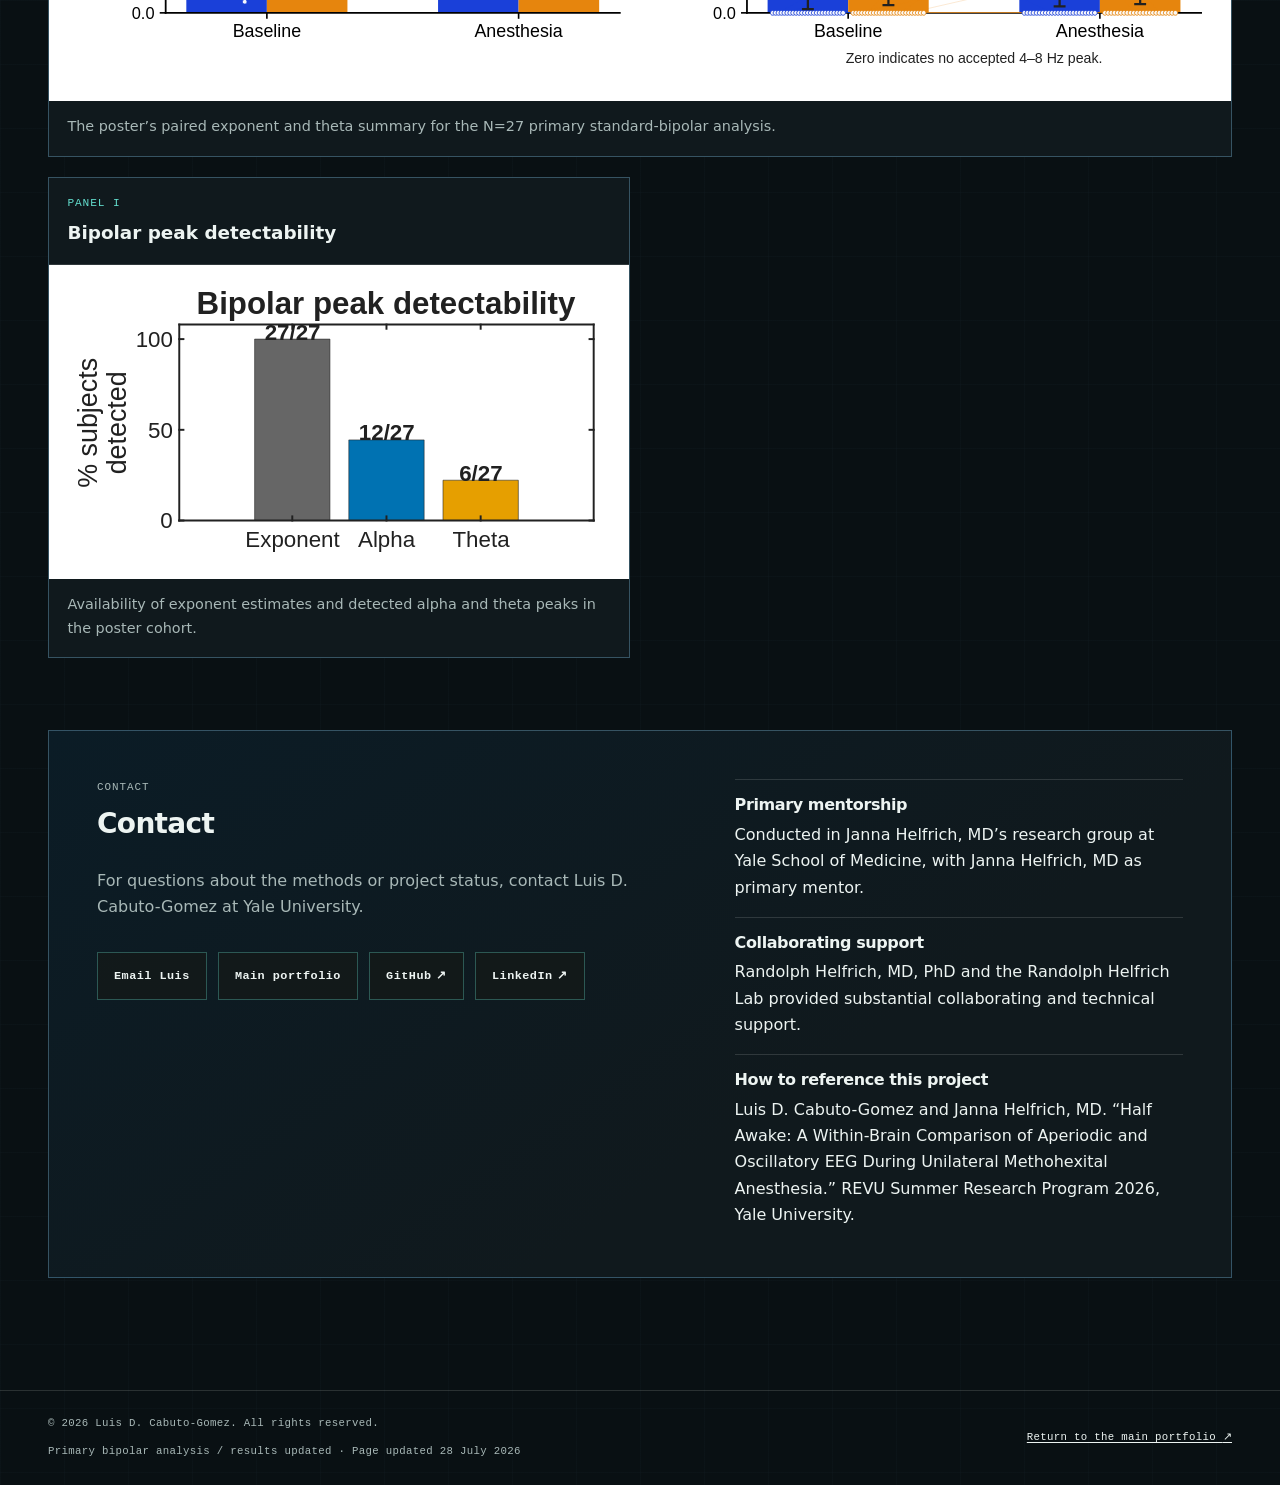
==== commit ad632d3e: "refine(wada): remove em dashes from public copy" ====
--- a/wada/index.html
+++ b/wada/index.html
@@ -105,7 +105,7 @@
           <h2 id="takeaway-title">The sedated hemisphere's exponent steepened, while the contralateral side did not.</h2>
           <p class="takeaway-statement">In a sample of 27 participants, the standard-bipolar aperiodic exponent showed a positive injected-minus-contralateral interaction.</p>
           <p class="takeaway-note">The mean interaction was 0.245 exponent units (95% CI 0.043–0.447; raw two-sided p=.019) in the primary standard-bipolar analysis.</p>
-          <p class="takeaway-calibration">Following injection, exponent steepening was consistently greater in the injected hemisphere than in the contralateral hemisphere—a statistically significant difference (raw two-sided p=.019) supporting a localized anesthetic effect rather than a bilateral recording artifact.</p>
+          <p class="takeaway-calibration">Following injection, exponent steepening was consistently greater in the injected hemisphere than in the contralateral hemisphere. This statistically significant difference (raw two-sided p=.019) supports a localized anesthetic effect rather than a bilateral recording artifact.</p>
         </div>
         <div class="schematic-shell" aria-labelledby="schematic-title">
           <p class="card-kicker">Study design</p>
@@ -179,7 +179,7 @@
           </div>
           <div>
             <dt>Primary mentor</dt>
-            <dd>Janna Helfrich, MD — Yale School of Medicine</dd>
+            <dd>Janna Helfrich, MD (Yale School of Medicine)</dd>
           </div>
           <div>
             <dt>Research group</dt>
@@ -187,7 +187,7 @@
           </div>
           <div>
             <dt>Supporting lab</dt>
-            <dd>Randolph Helfrich, MD, PhD / Randolph Helfrich Lab — collaborating and technical support</dd>
+            <dd>Randolph Helfrich, MD, PhD / Randolph Helfrich Lab (collaborating and technical support)</dd>
           </div>
         </dl>
       </aside>
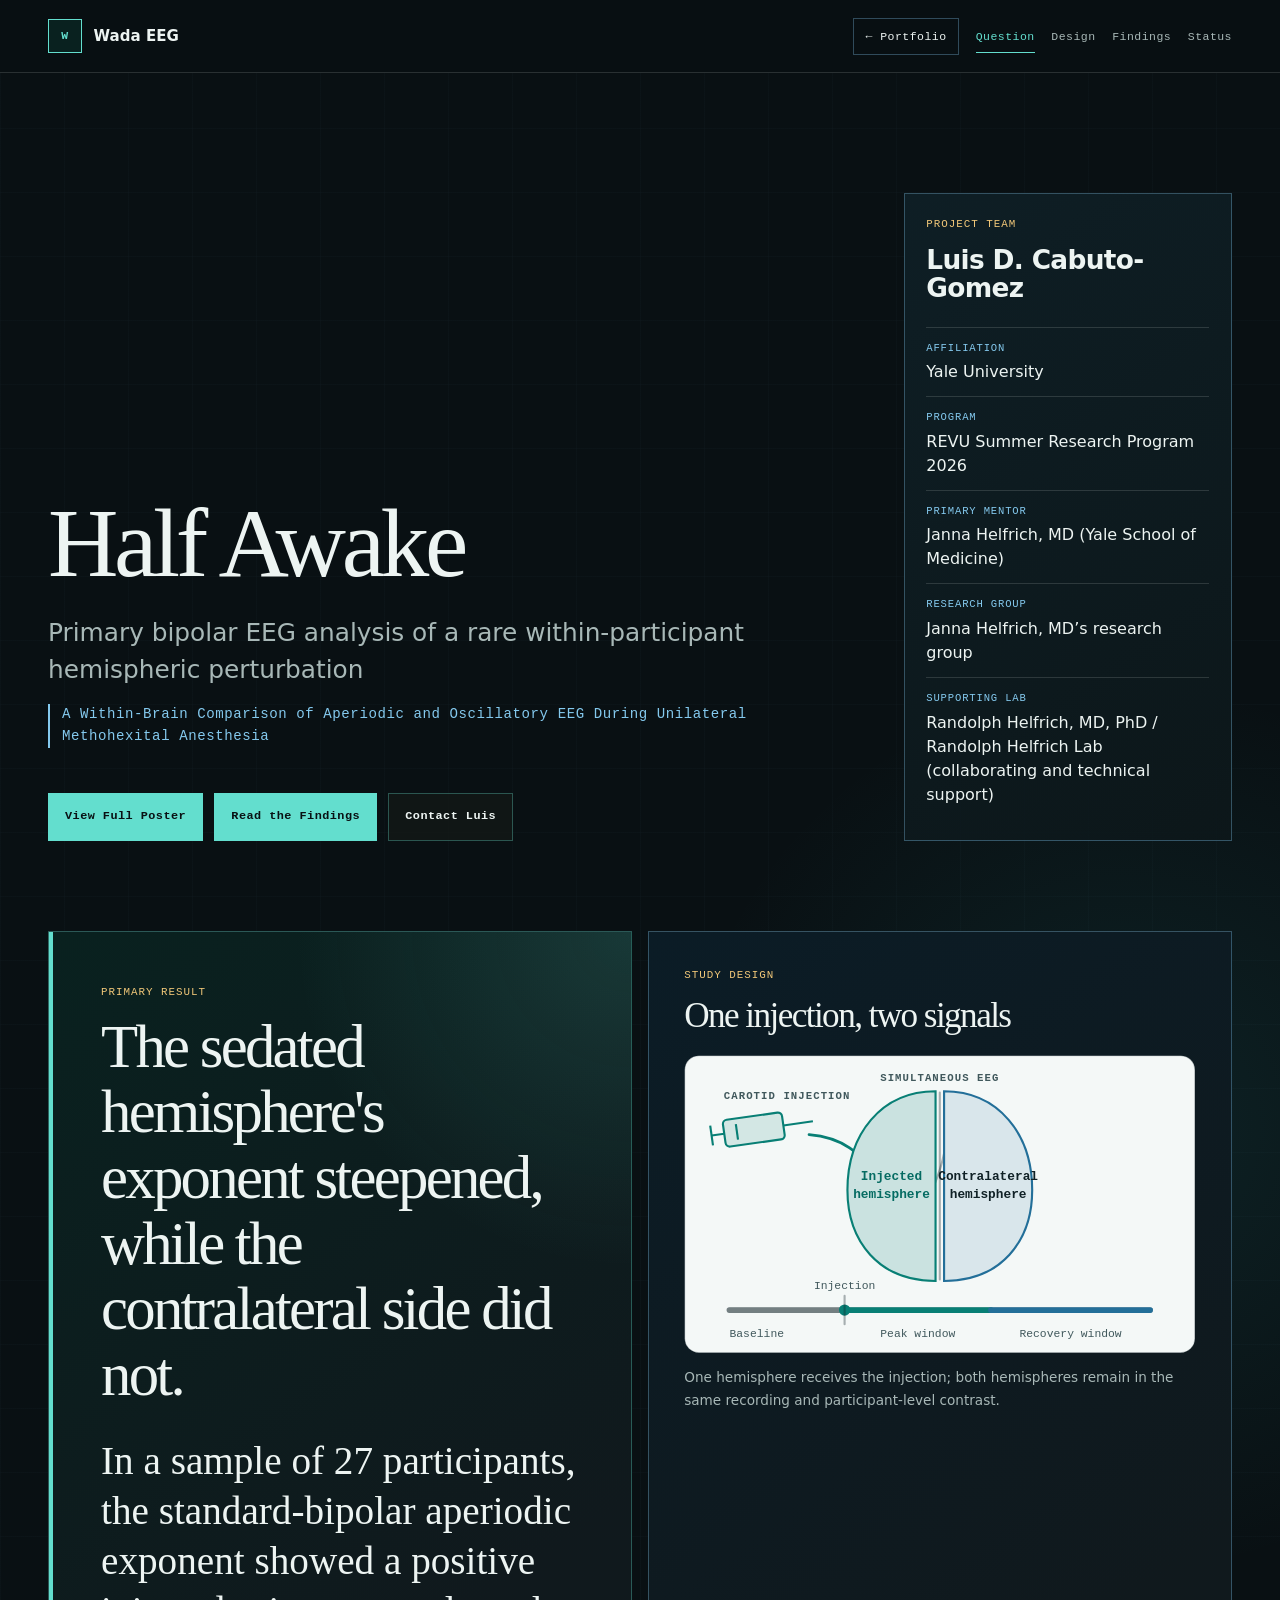
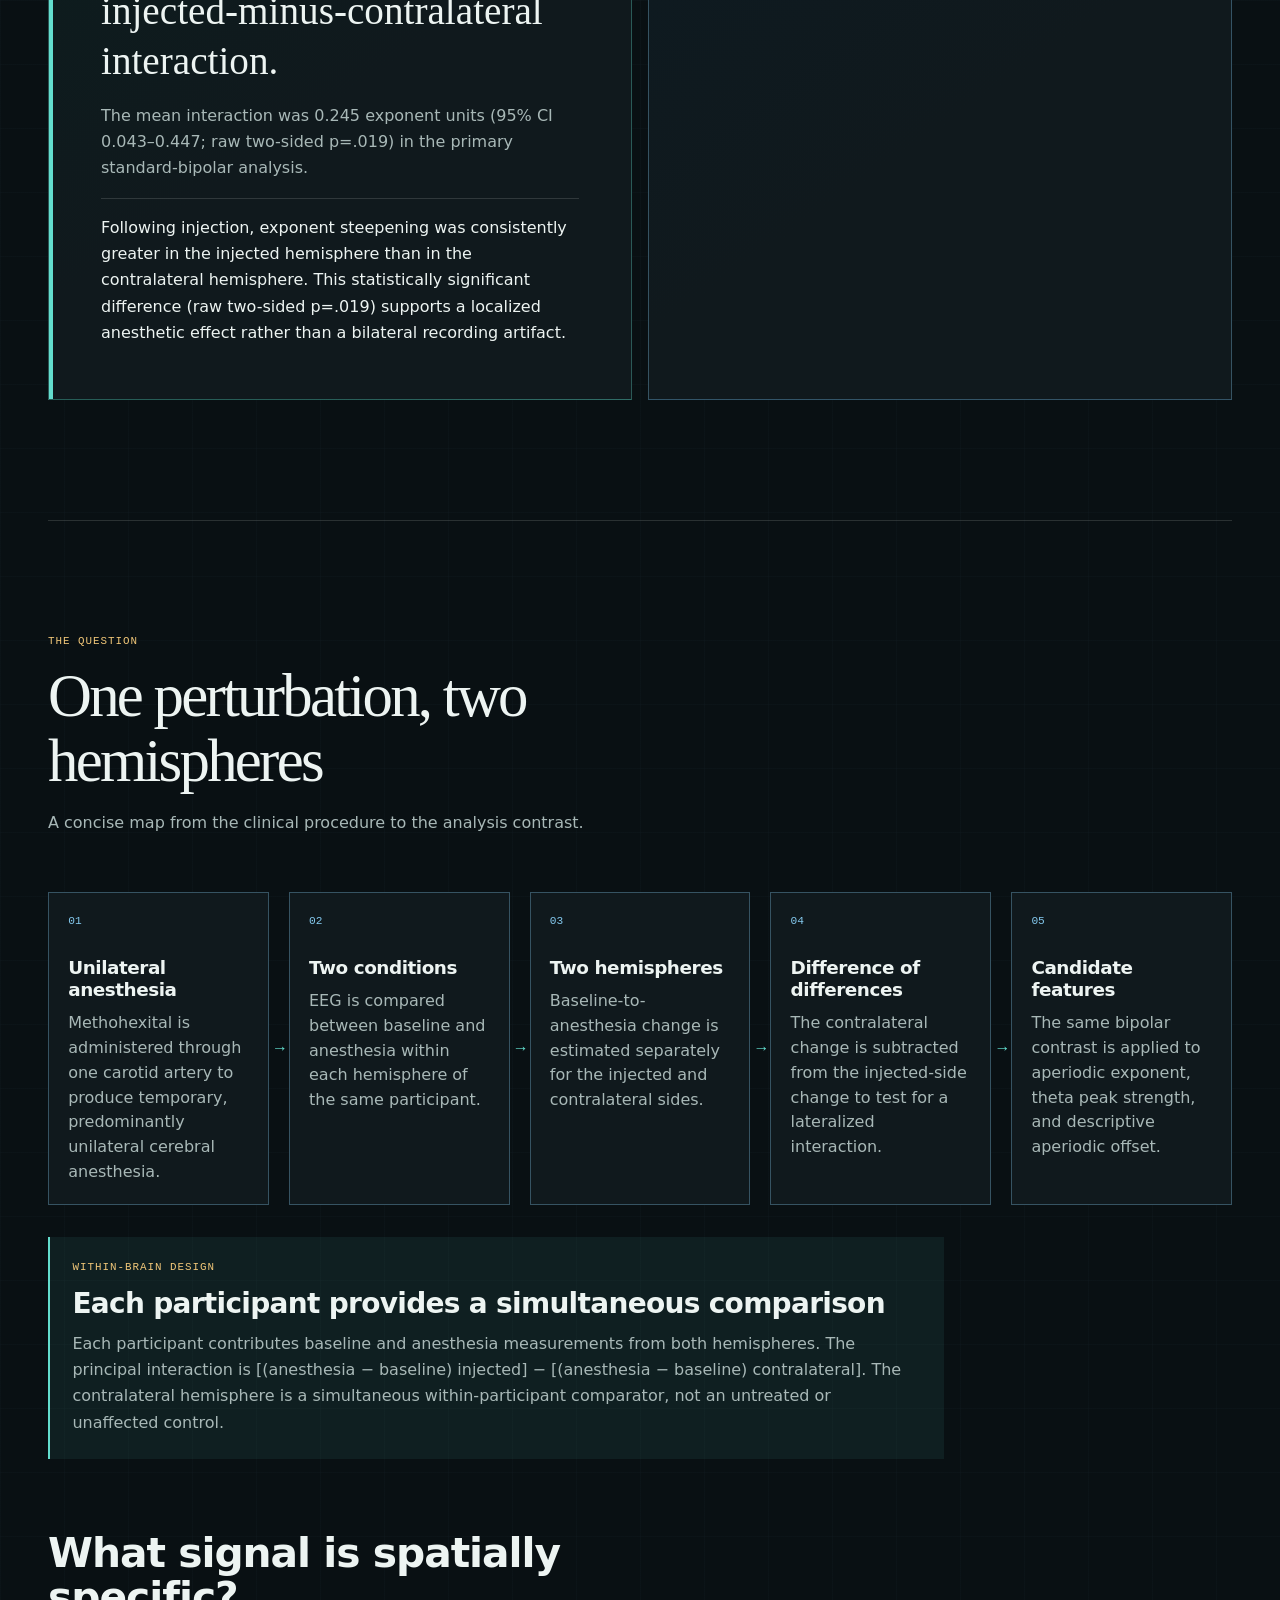
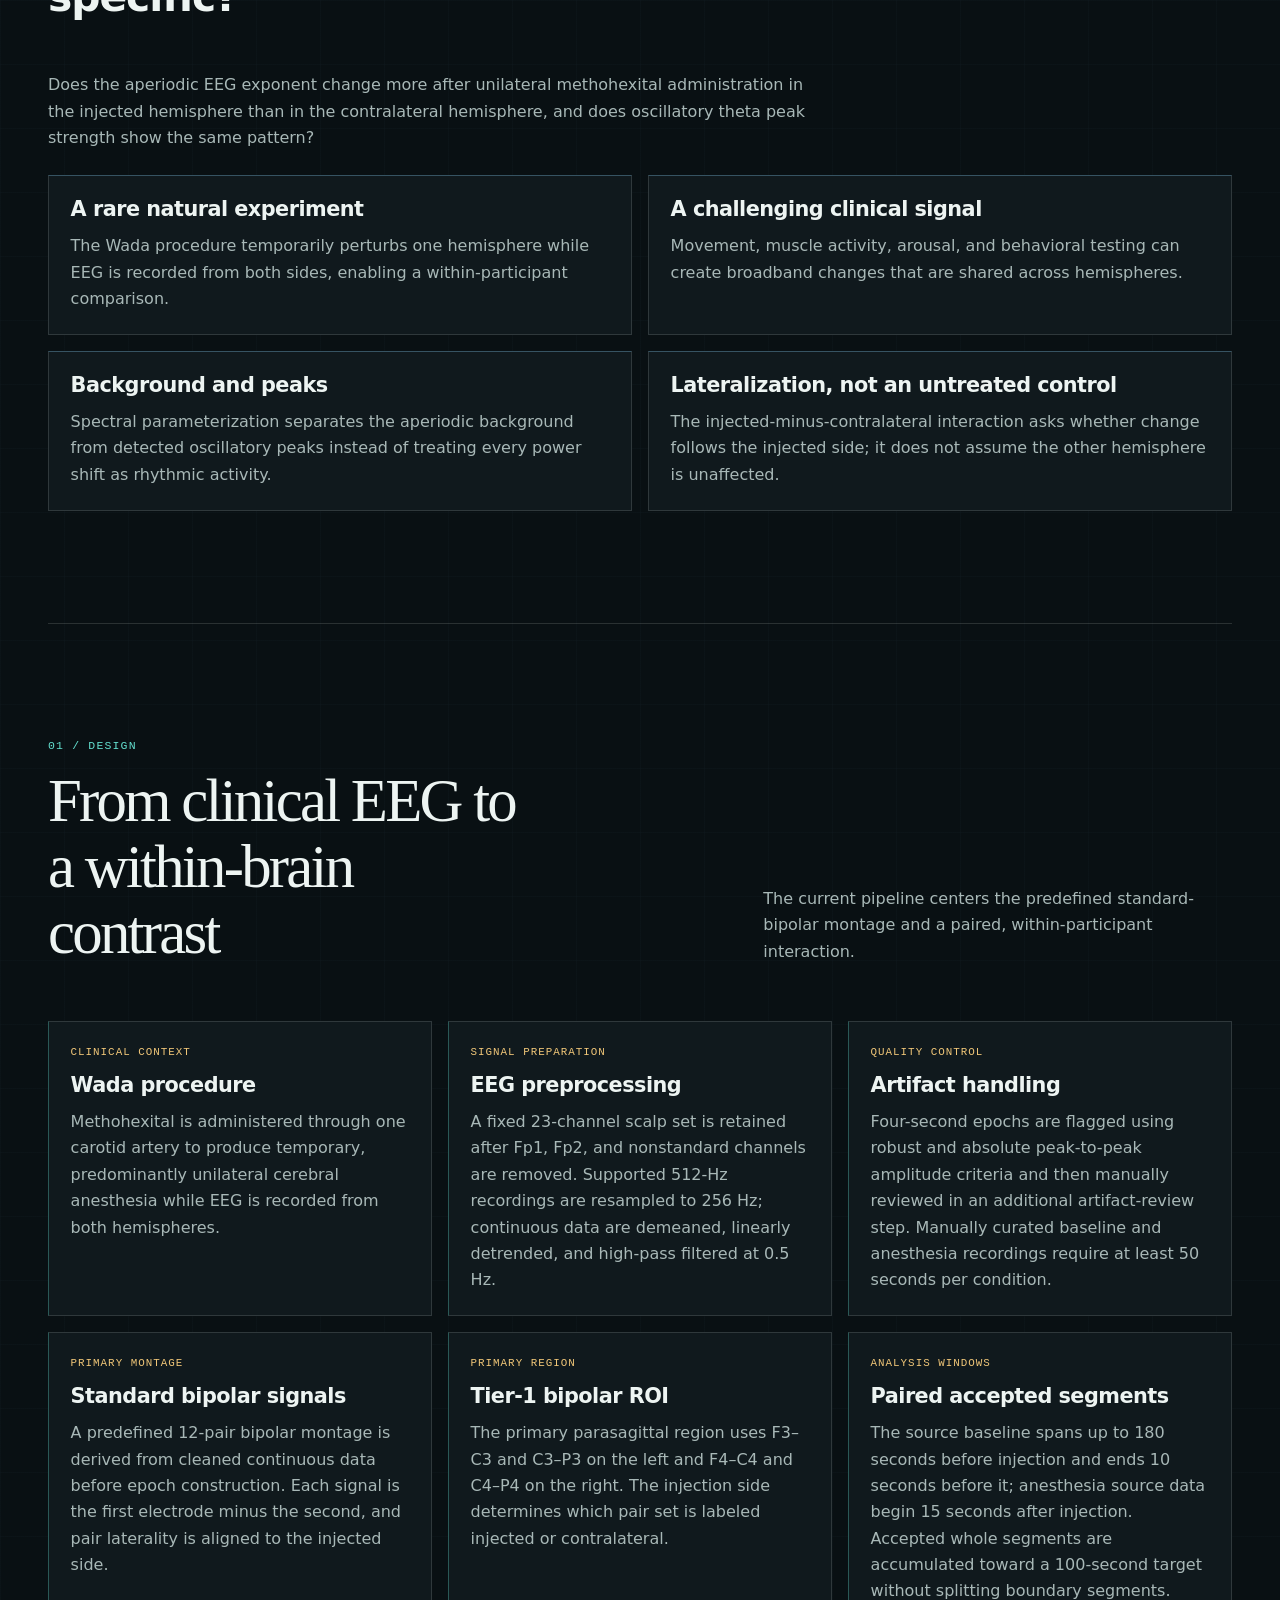
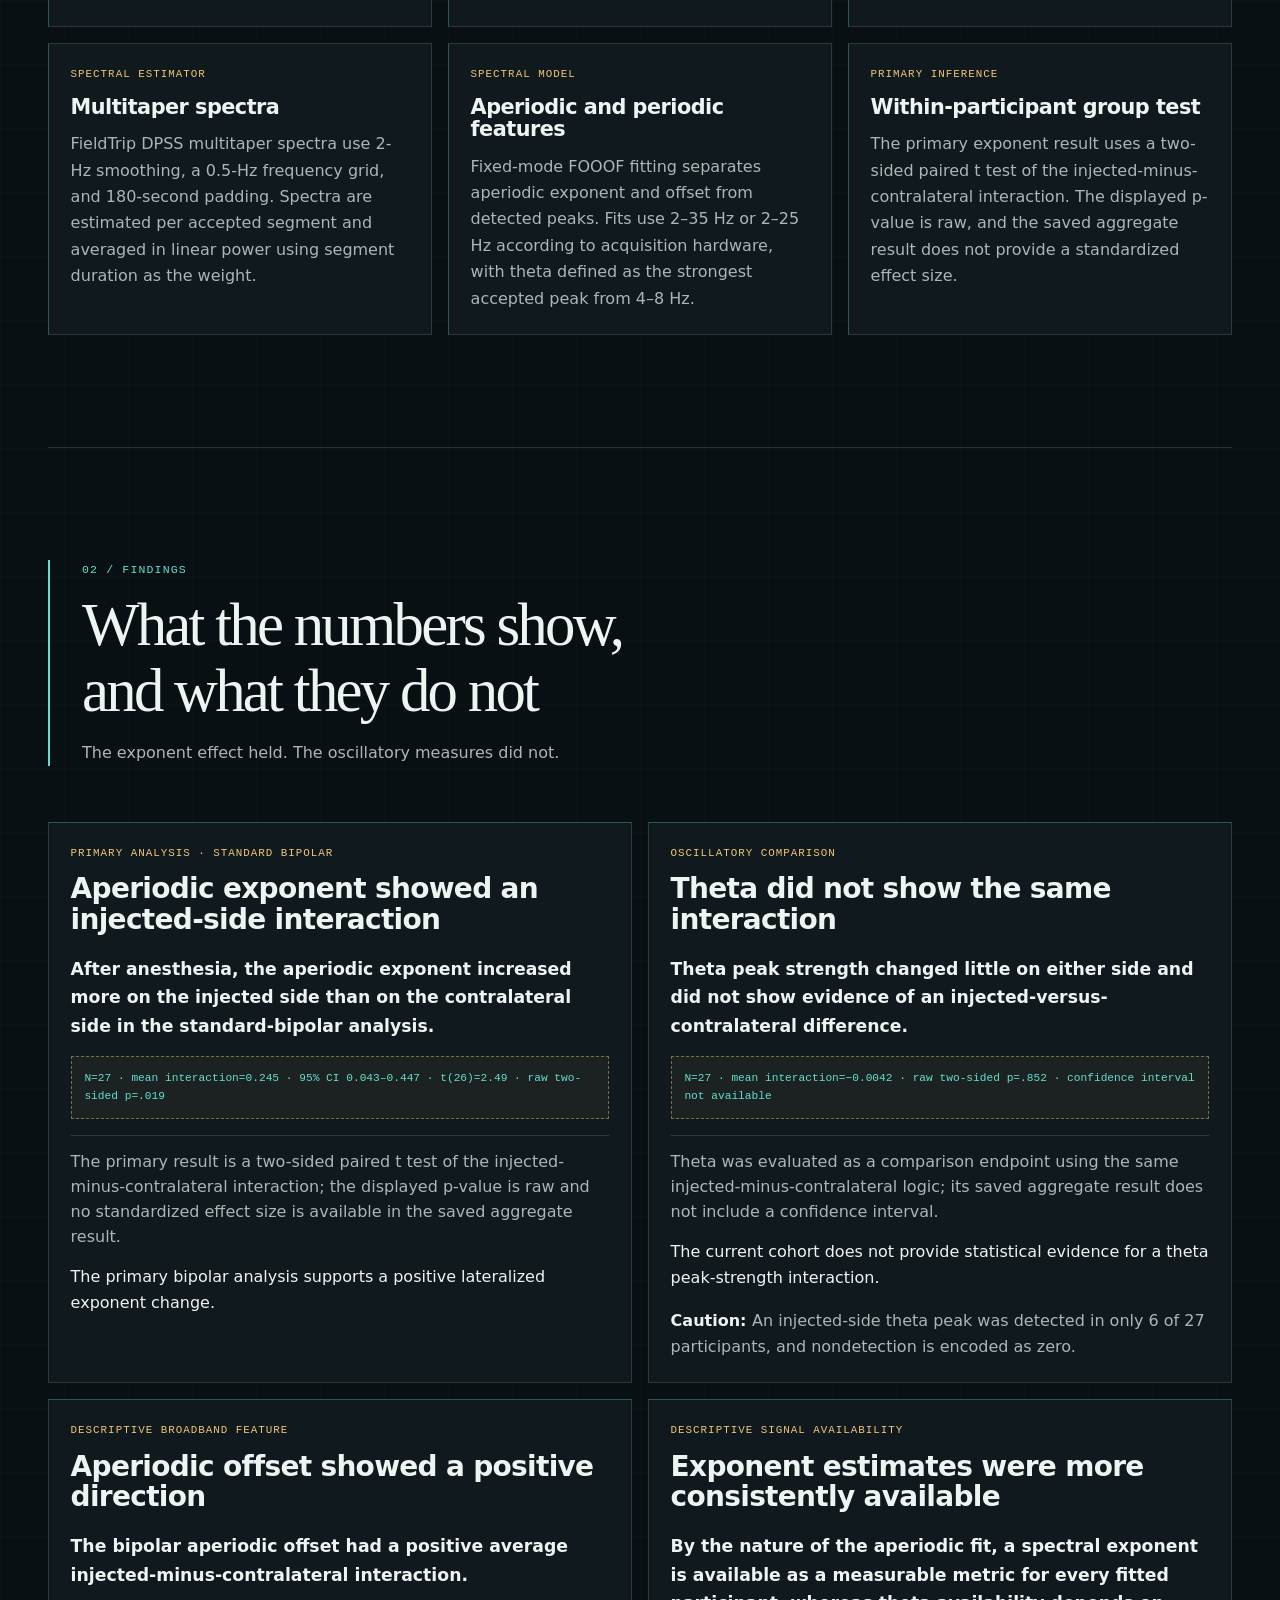
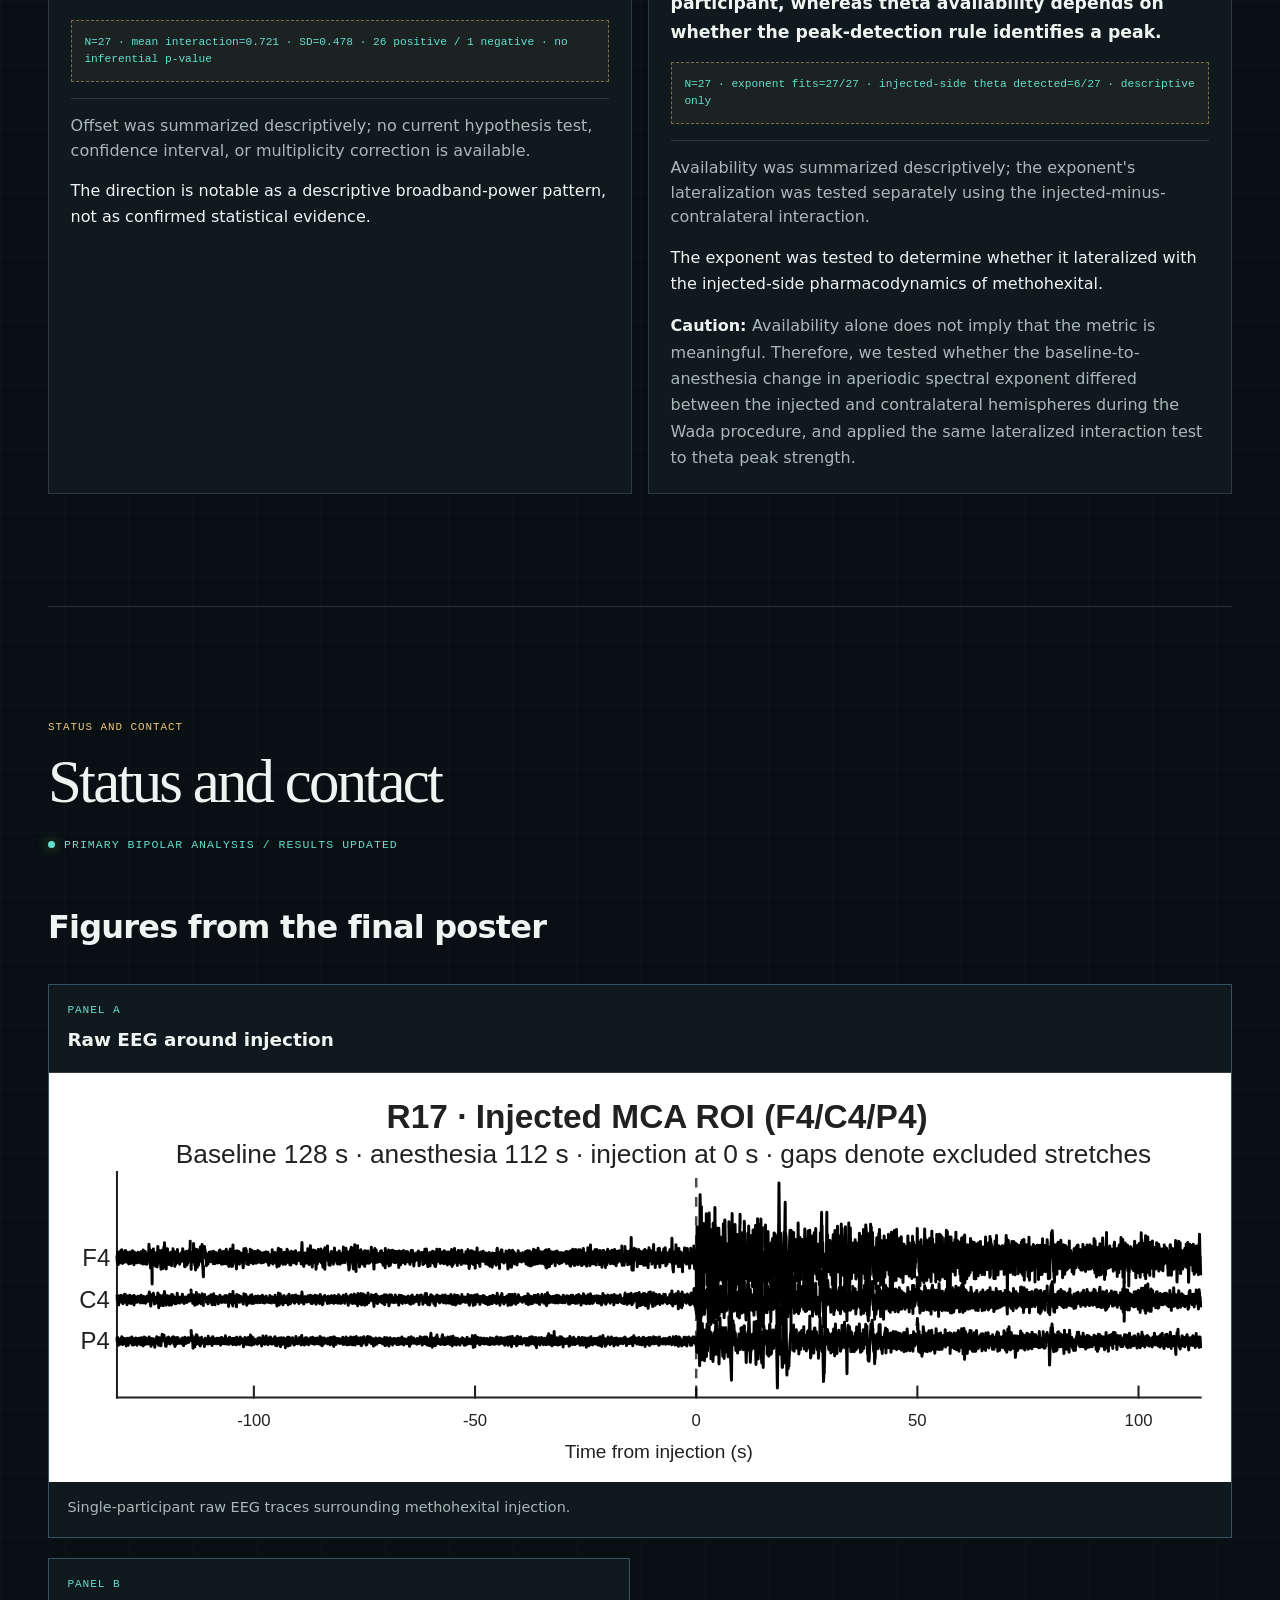
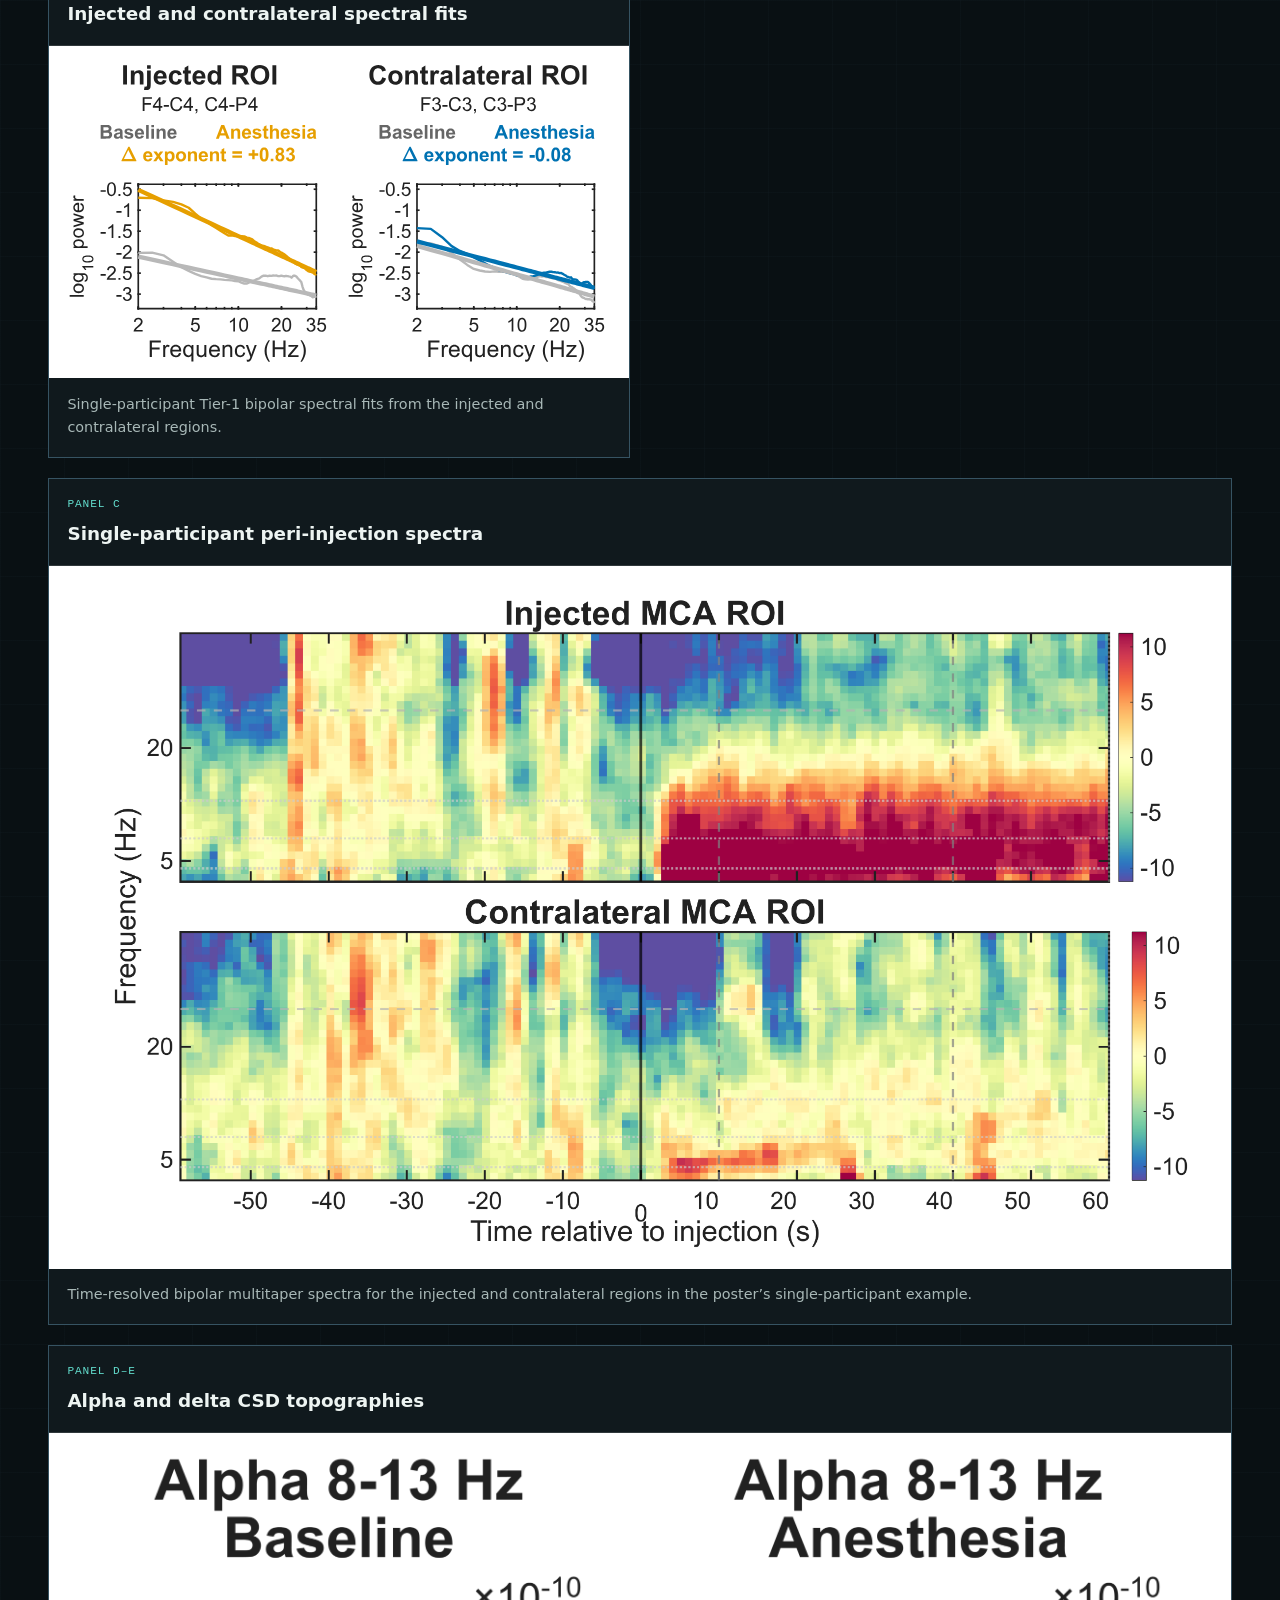
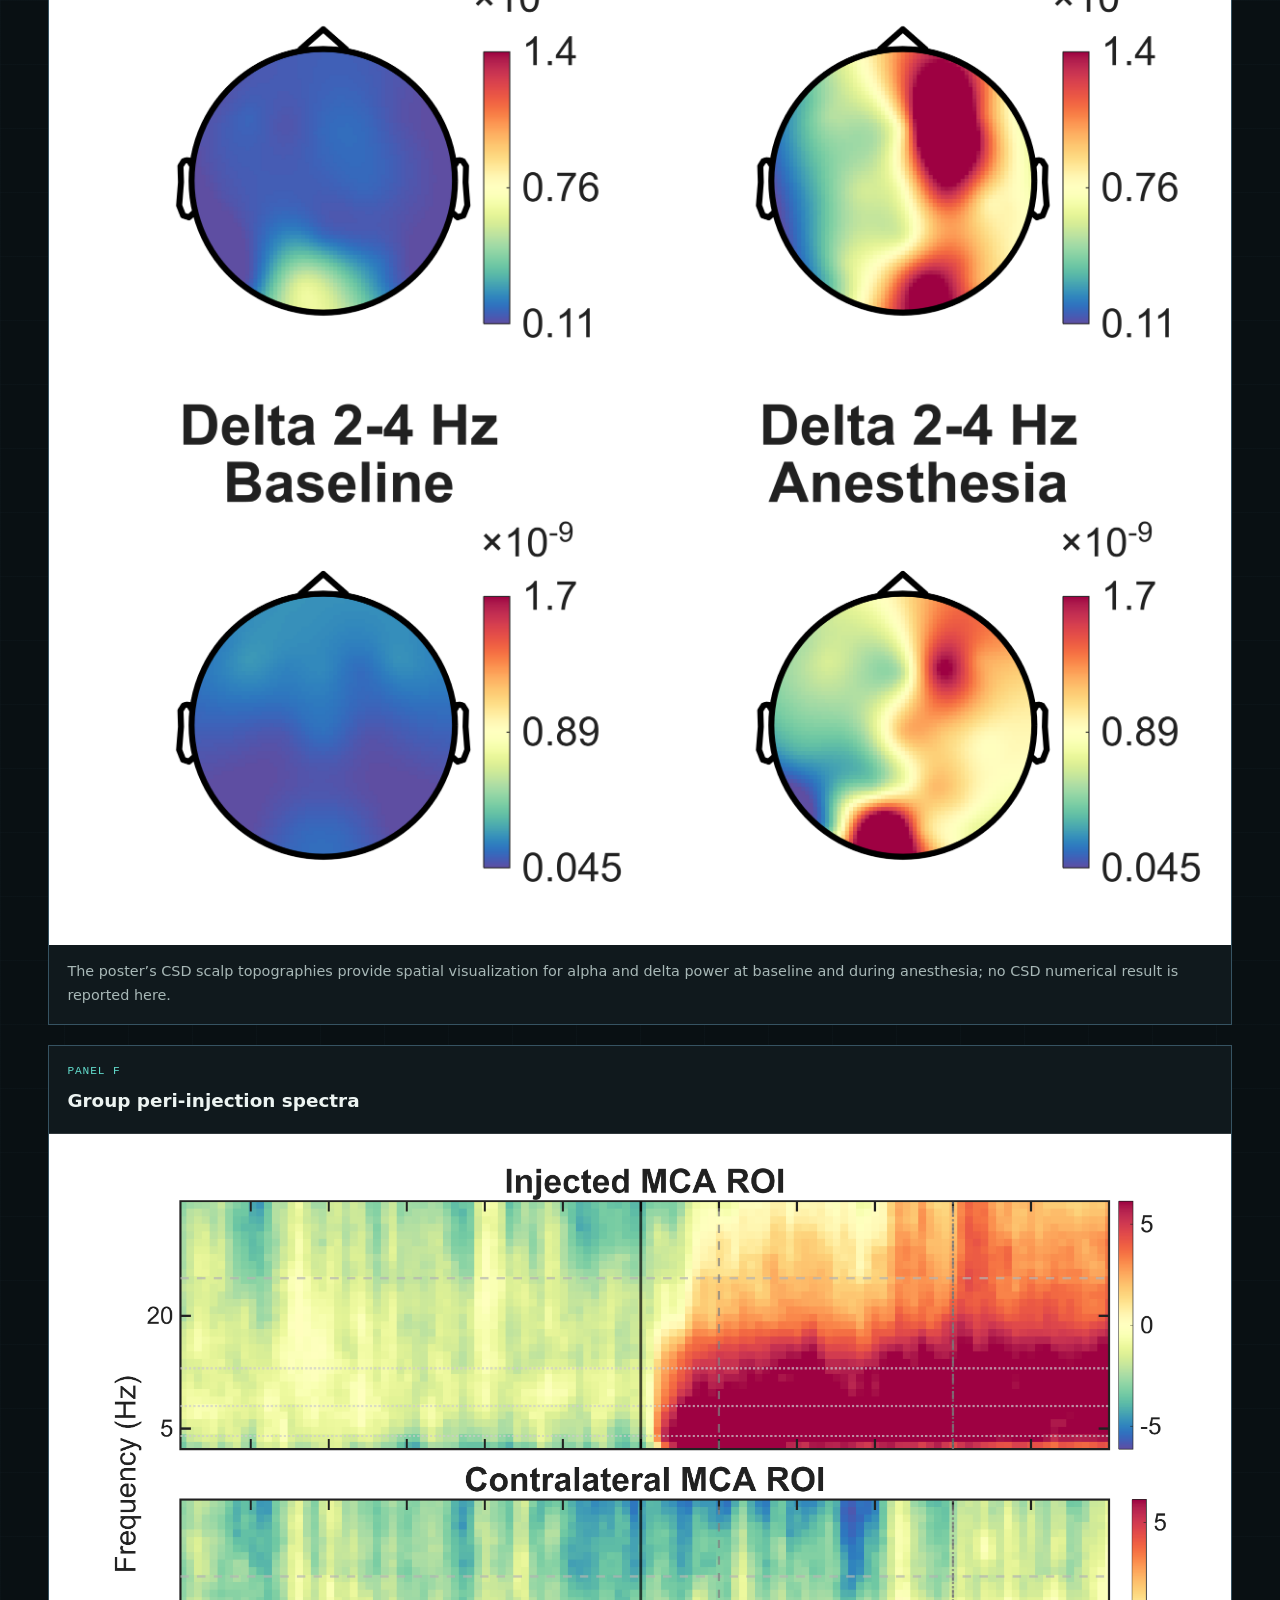
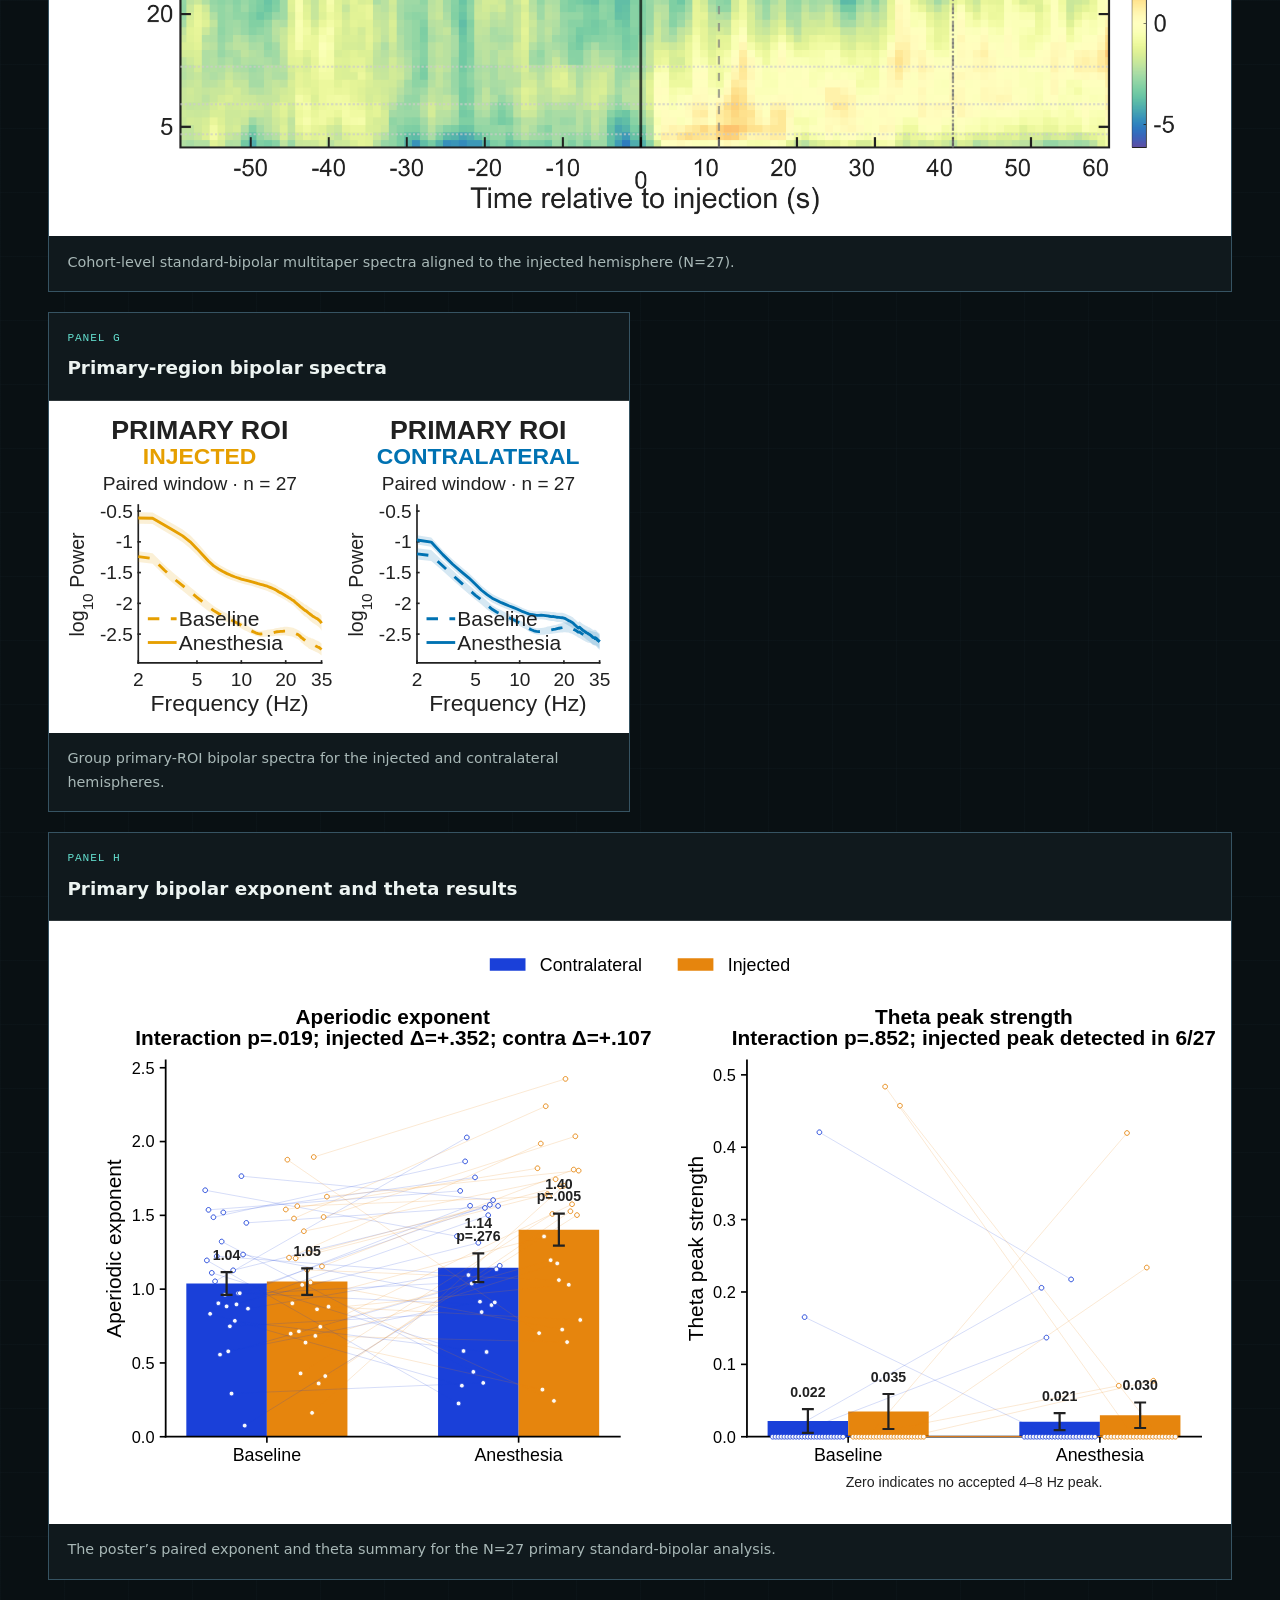
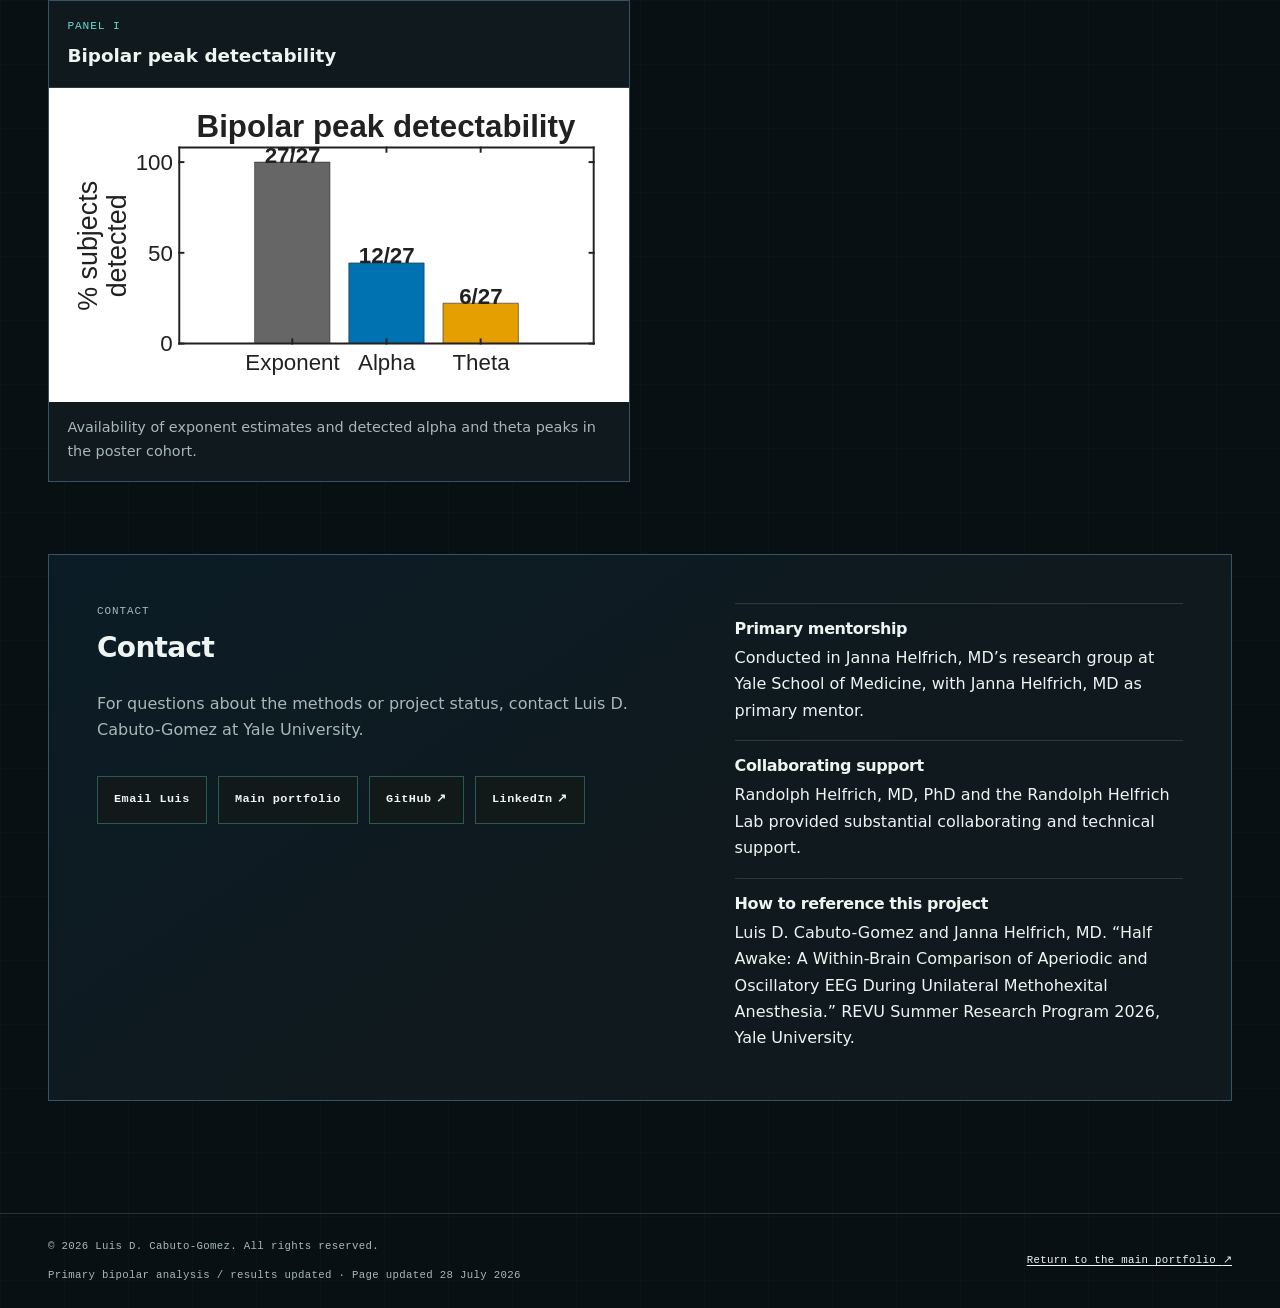
==== commit 1742a929: "refine(wada): remove gallery and role notes" ====
--- a/wada/index.html
+++ b/wada/index.html
@@ -260,7 +260,6 @@
         <div>
           <p class="section-index">01 / Design</p>
           <h2 id="methods-title">From clinical EEG to a within-brain contrast</h2>
-          <p class="role-attribution">Luis D. Cabuto-Gomez developed the entire EEG analysis pipeline.</p>
         </div>
         <p>The current pipeline centers the predefined standard-bipolar montage and a paired, within-participant interaction.</p>
       </div>
@@ -367,8 +366,6 @@
       <div class="poster-figures" aria-labelledby="figures-title">
         <header class="poster-figures-heading">
           <h3 id="figures-title">Figures from the final poster</h3>
-          <p>Panels A–I below are the scientific figures from the approved final poster. Select any panel to open its full-size image.</p>
-          <p class="figure-release-note">These poster panels are public. Other standalone analysis exports remain embargoed pending scientific, privacy, and licensing review.</p>
         </header>
         <div class="poster-figure-grid" id="figures">
           <figure class="poster-figure poster-figure-layout-wide" id="panel-a">
--- a/wada/wada.css
+++ b/wada/wada.css
@@ -403,15 +403,6 @@
   margin-bottom: 0;
 }
 
-.role-attribution {
-  max-width: 44rem;
-  padding-left: 0.7rem;
-  margin: 0.75rem 0 0;
-  border-left: 2px solid var(--green);
-  color: var(--text);
-  font-size: 1rem;
-}
-
 .poster-figures {
   margin-bottom: clamp(2.5rem, 7vw, 4.5rem);
 }
@@ -422,20 +413,8 @@
 }
 
 .poster-figures-heading h3 {
-  margin-bottom: 0.8rem;
+  margin-bottom: 0;
   font-size: clamp(1.45rem, 4vw, 2rem);
-}
-
-.poster-figures-heading > p {
-  margin: 0 0 0.8rem;
-  color: var(--muted);
-}
-
-.poster-figures-heading .figure-release-note {
-  padding-left: 0.8rem;
-  margin-top: 1.25rem;
-  border-left: 2px solid var(--amber);
-  color: var(--text);
 }
 
 .poster-figure-grid {
